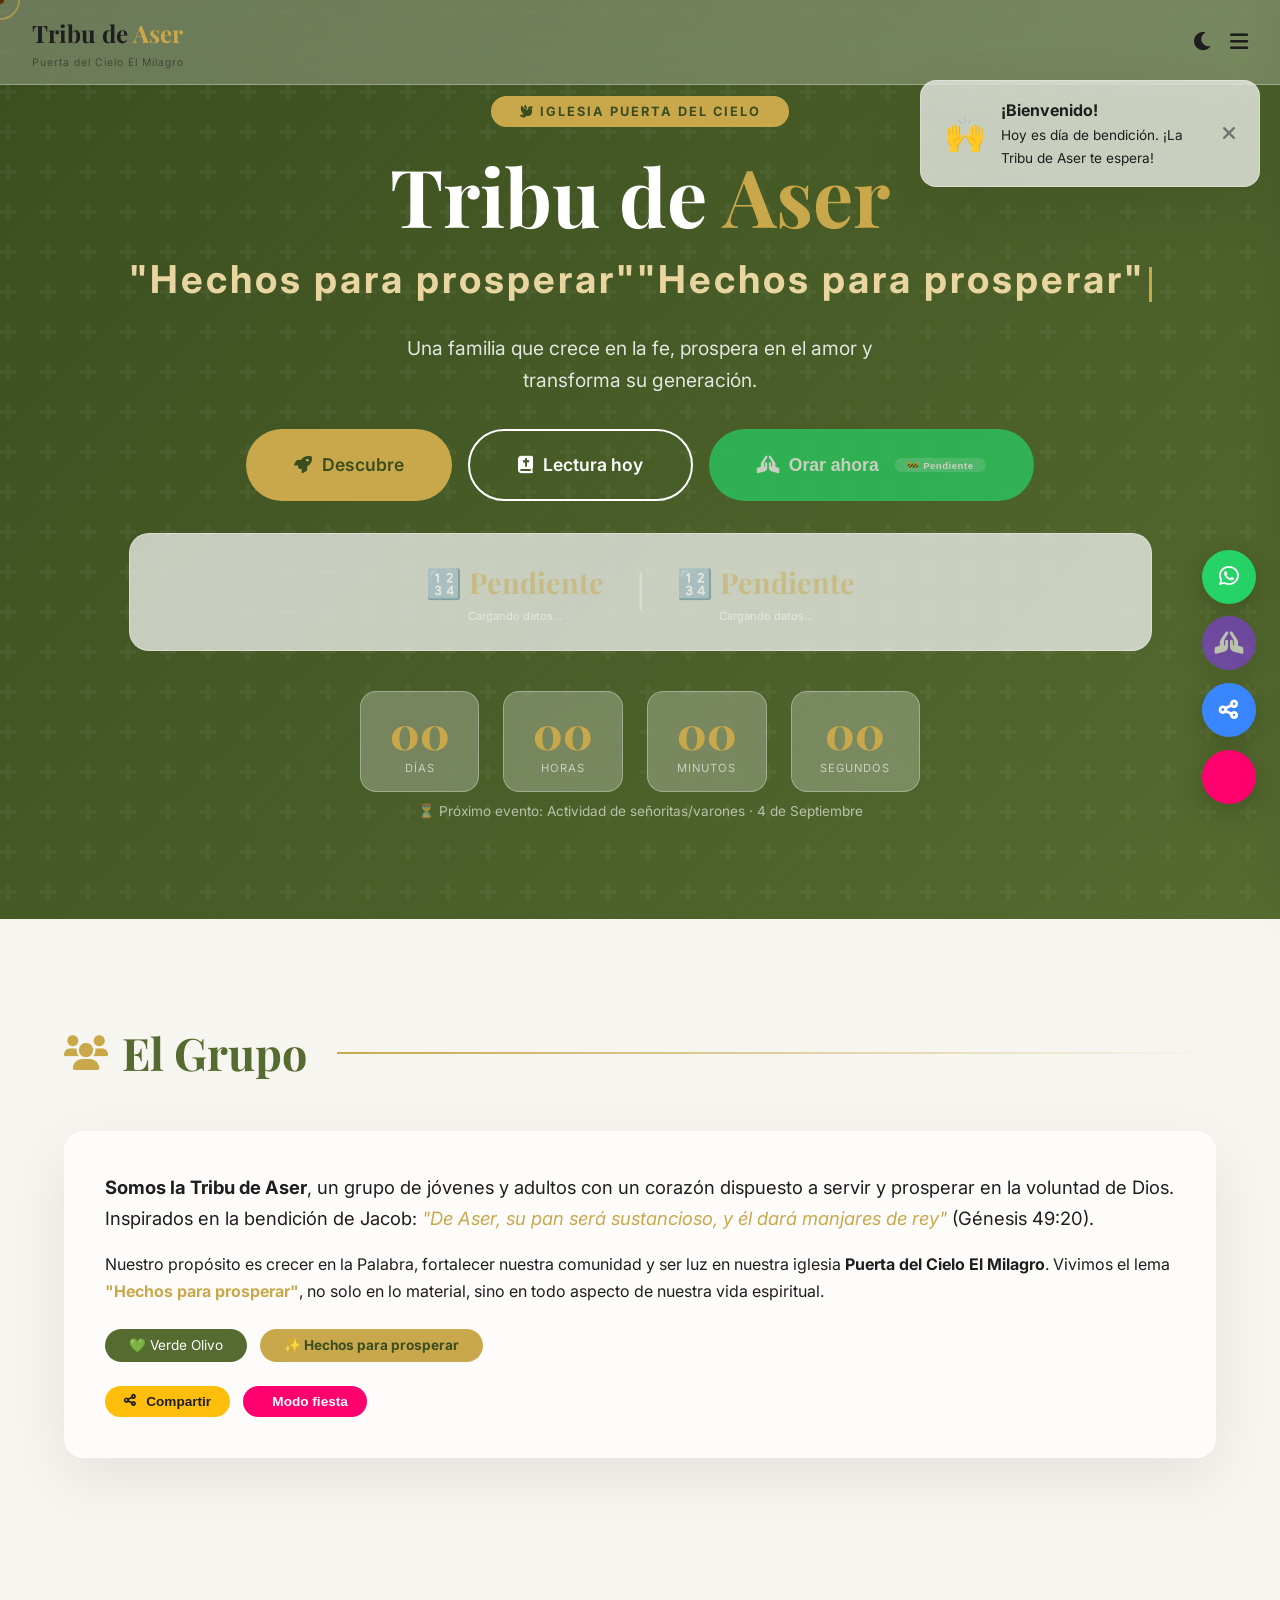
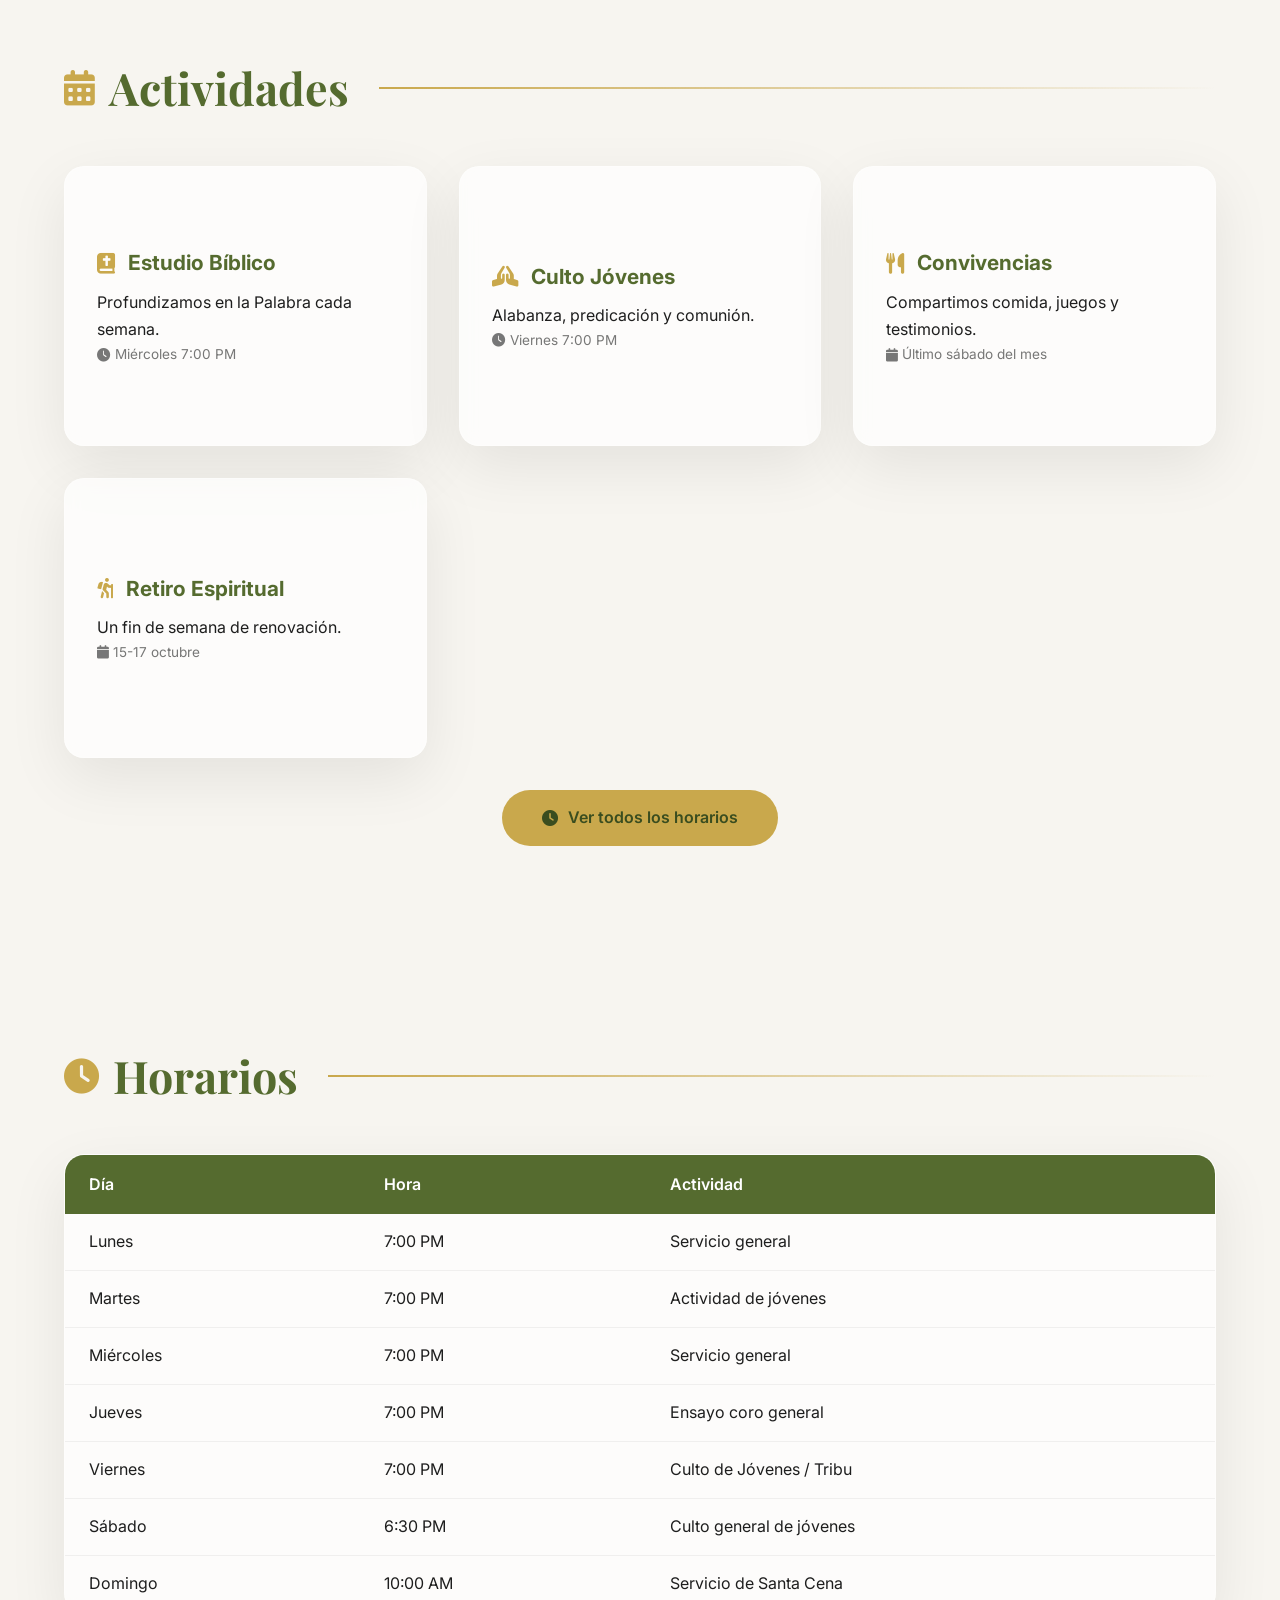
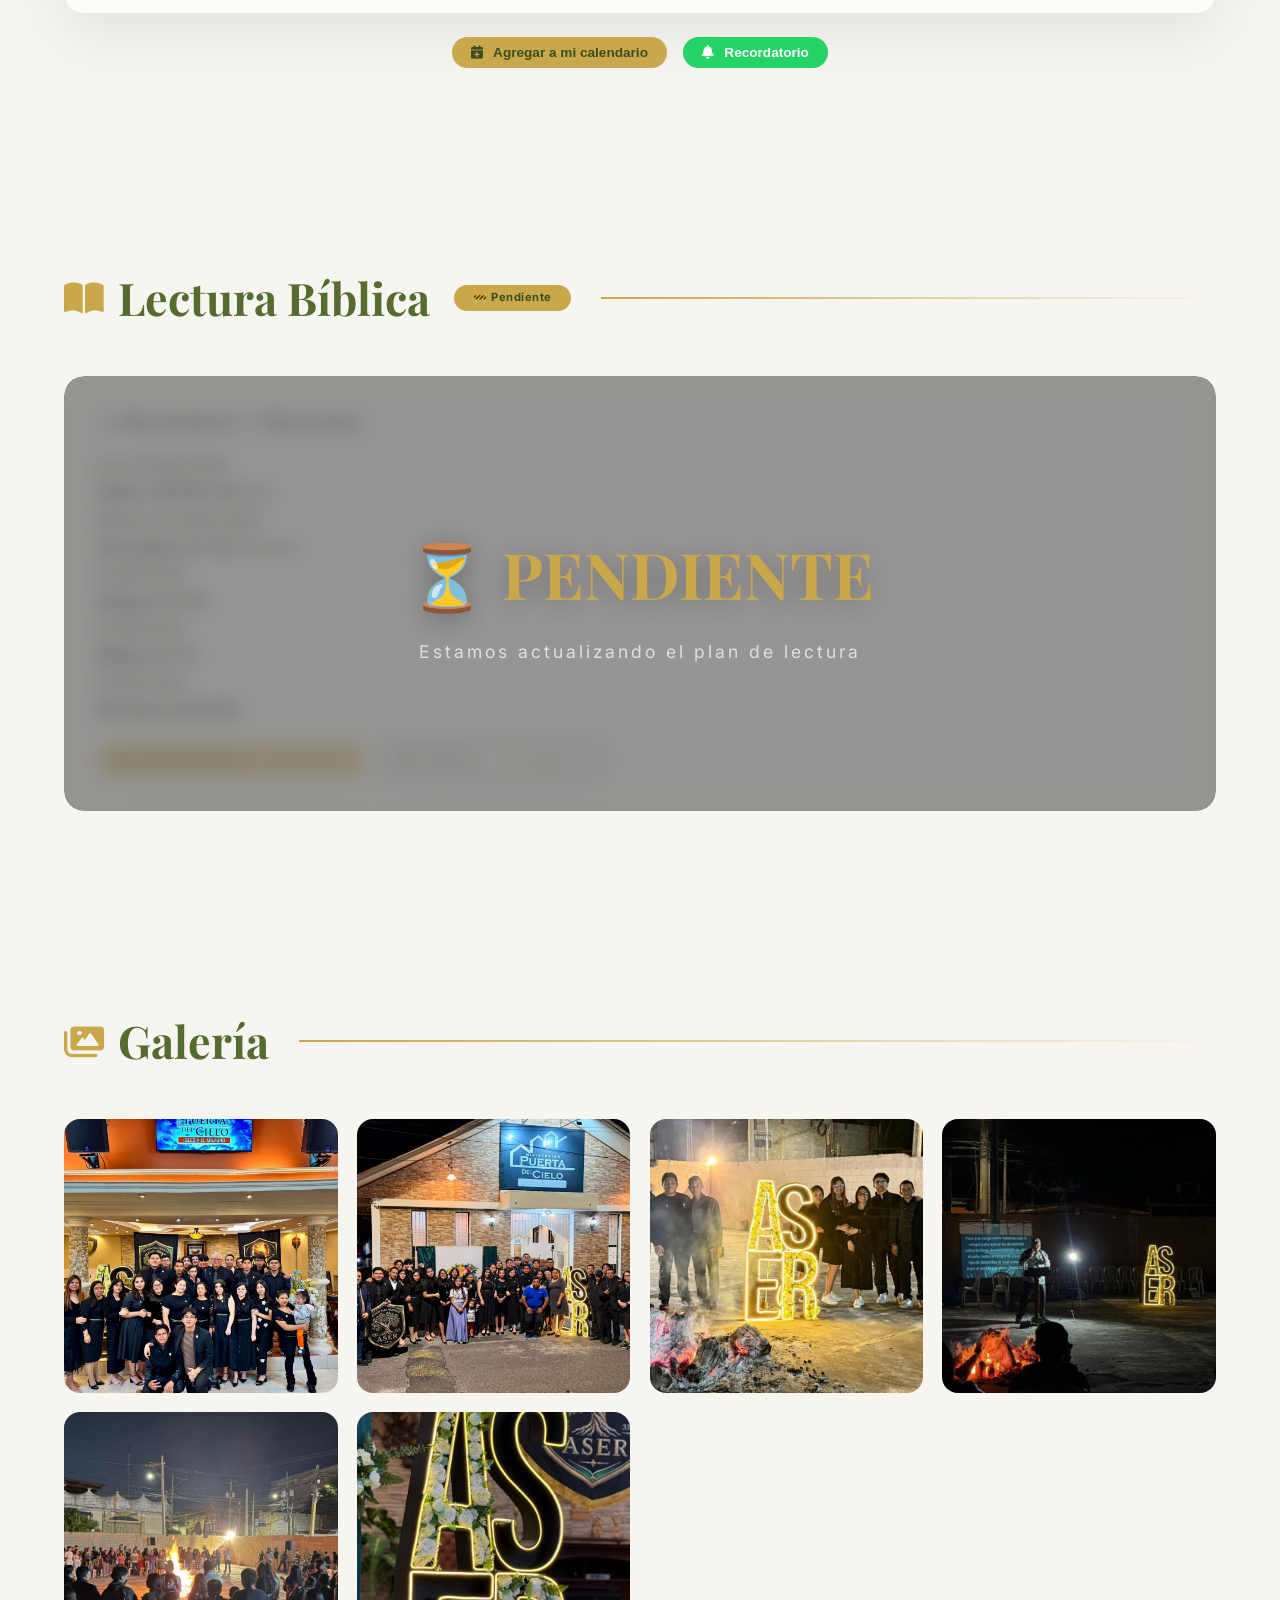
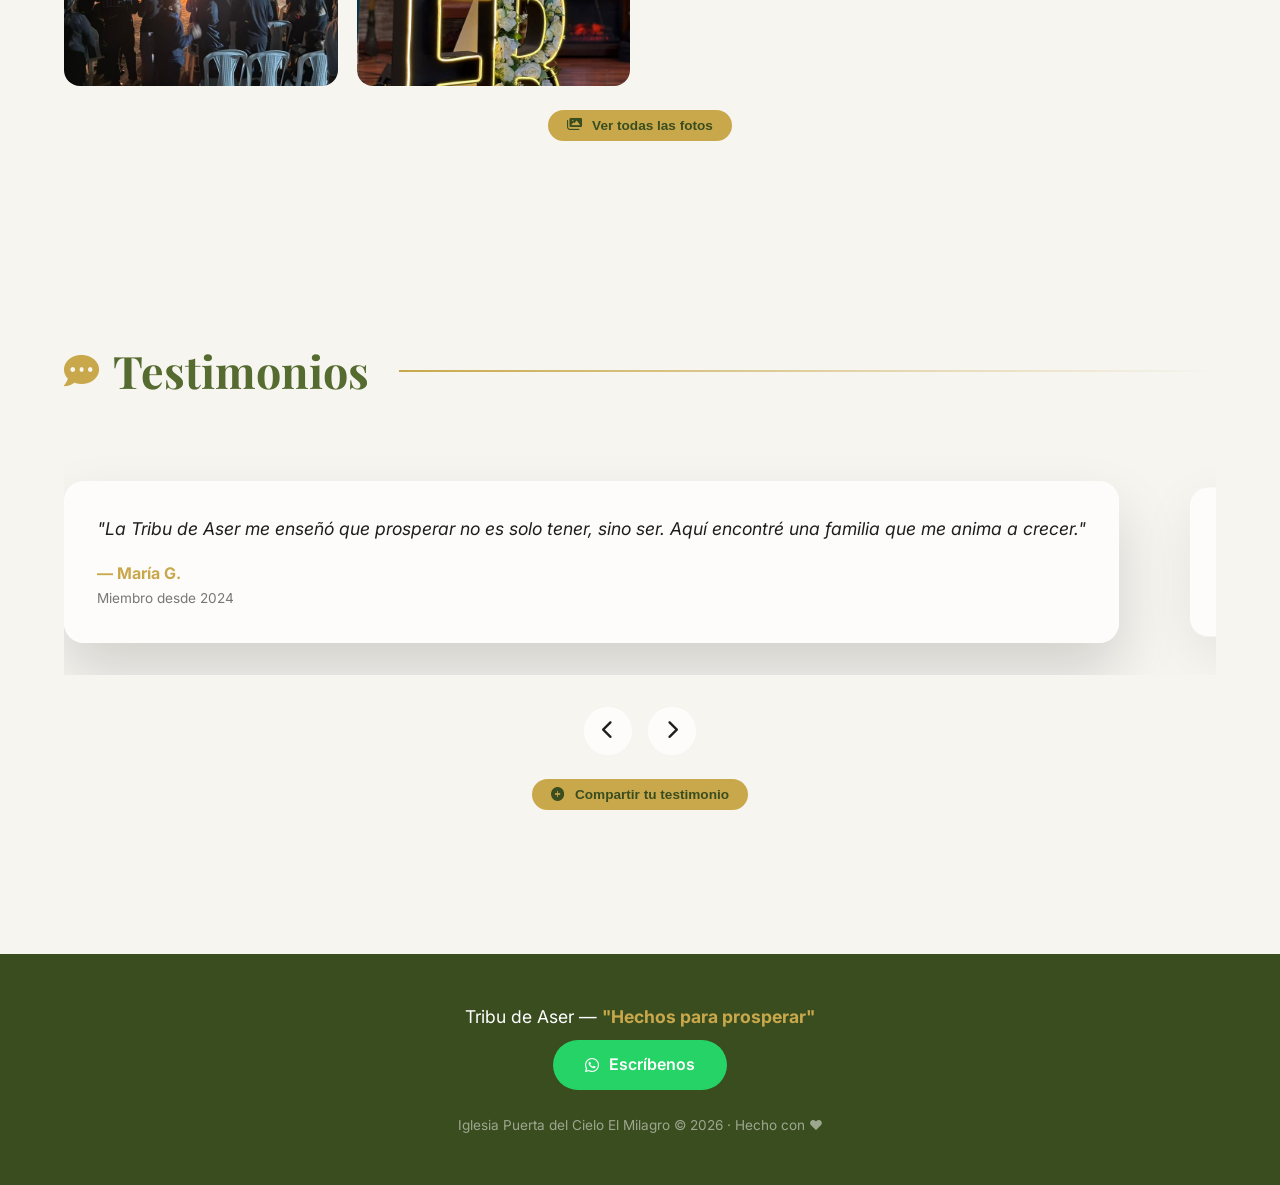
==== index.html @ caa930c4 "Add files via upload" ====
<!DOCTYPE html>
<html lang="es" data-theme="light">
<head>
    <meta charset="UTF-8" />
    <meta name="viewport" content="width=device-width, initial-scale=1.0" />
    <title>Tribu de Aser · Hechos para prosperar</title>
    <link href="https://fonts.googleapis.com/css2?family=Playfair+Display:ital,wght@0,700;1,700&family=Inter:wght@300;400;600;700;800&display=swap" rel="stylesheet" />
    <link rel="stylesheet" href="https://cdnjs.cloudflare.com/ajax/libs/font-awesome/6.0.0-beta3/css/all.min.css" />
    <style>
        /* ===== RESET & VARIABLES ===== */
        * {
            margin: 0;
            padding: 0;
            box-sizing: border-box;
        }

        :root {
            --verde: #556B2F;
            --verde-oscuro: #3a4d1f;
            --verde-claro: #7A9C4A;
            --dorado: #C9A84C;
            --dorado-claro: #e8d5a0;
            --fondo: #f7f5f0;
            --texto: #1e1e1e;
            --blanco: #ffffff;
            --card-bg: rgba(255, 255, 255, 0.7);
            --shadow: 0 20px 60px rgba(0, 0, 0, 0.08);
            --glass: rgba(255, 255, 255, 0.25);
            --border-glass: rgba(255, 255, 255, 0.3);
            --radius: 20px;
            --transition: 0.4s cubic-bezier(0.22, 1, 0.36, 1);
        }

        [data-theme="dark"] {
            --fondo: #0d0d0d;
            --texto: #eaeaea;
            --blanco: #1a1a1a;
            --card-bg: rgba(26, 26, 26, 0.85);
            --shadow: 0 20px 60px rgba(0, 0, 0, 0.6);
            --glass: rgba(255, 255, 255, 0.03);
            --border-glass: rgba(255, 255, 255, 0.06);
        }

        .fiesta {
            --verde: #FF006E;
            --verde-oscuro: #8338EC;
            --verde-claro: #3A86FF;
            --dorado: #FFBE0B;
            --dorado-claro: #FB5607;
            --fondo: #0a0a0a;
            --card-bg: rgba(255, 255, 255, 0.1);
            --glass: rgba(255, 255, 255, 0.05);
            --border-glass: rgba(255, 255, 255, 0.15);
        }
        .fiesta .hero {
            background: linear-gradient(135deg, #FF006E, #8338EC, #3A86FF, #FFBE0B);
            animation: fiestaBg 2s ease infinite alternate;
        }
        @keyframes fiestaBg {
            0% {
                background-position: 0% 50%;
            }
            100% {
                background-position: 100% 50%;
            }
        }

        html {
            scroll-behavior: smooth;
        }

        body {
            font-family: 'Inter', sans-serif;
            background: var(--fondo);
            color: var(--texto);
            line-height: 1.7;
            transition: background 0.4s, color 0.4s;
            overflow-x: hidden;
            cursor: none;
        }

        .cursor-dot {
            position: fixed;
            width: 8px;
            height: 8px;
            background: var(--dorado);
            border-radius: 50%;
            pointer-events: none;
            z-index: 9999;
            transition: transform 0.15s, width 0.3s, height 0.3s;
            transform: translate(-50%, -50%);
            mix-blend-mode: difference;
        }
        .cursor-ring {
            position: fixed;
            width: 40px;
            height: 40px;
            border: 2px solid var(--dorado);
            border-radius: 50%;
            pointer-events: none;
            z-index: 9998;
            transition: transform 0.25s, width 0.4s, height 0.4s, border-color 0.3s;
            transform: translate(-50%, -50%);
            opacity: 0.6;
        }
        .cursor-ring.hover {
            width: 70px;
            height: 70px;
            border-color: var(--dorado-claro);
            opacity: 0.3;
        }
        @media (max-width: 768px) {
            .cursor-dot,
            .cursor-ring {
                display: none;
            }
            body {
                cursor: auto;
            }
        }

        ::-webkit-scrollbar {
            width: 8px;
        }
        ::-webkit-scrollbar-track {
            background: var(--fondo);
        }
        ::-webkit-scrollbar-thumb {
            background: var(--dorado);
            border-radius: 10px;
        }

        #progress-bar {
            position: fixed;
            top: 0;
            left: 0;
            height: 3px;
            background: linear-gradient(to right, var(--dorado), var(--verde-claro));
            z-index: 10000;
            width: 0%;
            transition: width 0.1s;
        }

        #preloader {
            position: fixed;
            inset: 0;
            background: var(--verde-oscuro);
            display: flex;
            flex-direction: column;
            align-items: center;
            justify-content: center;
            z-index: 99999;
            transition: opacity 0.8s ease, visibility 0.8s ease;
            gap: 20px;
        }
        #preloader.hidden {
            opacity: 0;
            visibility: hidden;
            pointer-events: none;
        }
        .loader-ring {
            width: 60px;
            height: 60px;
            border-radius: 50%;
            border: 4px solid var(--dorado);
            border-top-color: transparent;
            animation: spin 0.9s linear infinite;
        }
        .loader-text {
            color: white;
            font-weight: 300;
            letter-spacing: 4px;
            font-size: 0.9rem;
            opacity: 0.7;
        }
        @keyframes spin {
            to {
                transform: rotate(360deg);
            }
        }

        #particles-interactive {
            position: fixed;
            top: 0;
            left: 0;
            width: 100%;
            height: 100%;
            pointer-events: none;
            z-index: 0;
        }

        header {
            position: fixed;
            top: 0;
            left: 0;
            width: 100%;
            padding: 0.8rem 2rem;
            display: flex;
            justify-content: space-between;
            align-items: center;
            z-index: 1000;
            background: var(--glass);
            backdrop-filter: blur(20px);
            -webkit-backdrop-filter: blur(20px);
            border-bottom: 1px solid var(--border-glass);
            transition: background 0.3s, backdrop-filter 0.3s;
        }
        header.scrolled {
            background: var(--card-bg);
            backdrop-filter: blur(30px);
        }
        header .logo {
            display: flex;
            align-items: center;
            gap: 10px;
        }
        header .logo h1 {
            font-family: 'Playfair Display', serif;
            font-size: 1.5rem;
            font-weight: 700;
        }
        header .logo h1 span {
            color: var(--dorado);
        }
        header .logo small {
            font-size: 0.65rem;
            opacity: 0.7;
            display: block;
            font-weight: 300;
            letter-spacing: 1px;
        }

        .header-actions {
            display: flex;
            align-items: center;
            gap: 1rem;
        }
        .header-actions button {
            background: none;
            border: none;
            font-size: 1.3rem;
            cursor: pointer;
            color: var(--texto);
            transition: 0.3s;
        }
        .header-actions button:hover {
            color: var(--dorado);
            transform: scale(1.1);
        }

        .menu-btn {
            font-size: 1.6rem;
            background: none;
            border: none;
            color: var(--texto);
            cursor: pointer;
            transition: 0.3s;
        }
        .menu-btn:hover {
            color: var(--dorado);
        }

        .offcanvas {
            position: fixed;
            top: 0;
            right: -380px;
            width: 340px;
            height: 100vh;
            background: var(--blanco);
            box-shadow: -20px 0 60px rgba(0, 0, 0, 0.15);
            padding: 2.5rem 2rem;
            transition: right 0.5s cubic-bezier(0.22, 1, 0.36, 1);
            z-index: 2000;
            display: flex;
            flex-direction: column;
            gap: 2rem;
        }
        .offcanvas.open {
            right: 0;
        }
        .offcanvas .close-btn {
            align-self: flex-end;
            background: none;
            border: none;
            font-size: 1.8rem;
            cursor: pointer;
            color: var(--texto);
            transition: 0.3s;
        }
        .offcanvas .close-btn:hover {
            transform: rotate(90deg);
            color: var(--dorado);
        }
        .offcanvas nav {
            display: flex;
            flex-direction: column;
            gap: 1.2rem;
        }
        .offcanvas nav a {
            font-size: 1.3rem;
            font-weight: 600;
            text-decoration: none;
            color: var(--texto);
            transition: 0.3s;
            padding: 0.4rem 0;
            border-bottom: 2px solid transparent;
        }
        .offcanvas nav a:hover {
            color: var(--dorado);
            transform: translateX(10px);
            border-bottom-color: var(--dorado);
        }
        .offcanvas .social-off {
            margin-top: auto;
            display: flex;
            gap: 1.2rem;
            font-size: 1.6rem;
        }
        .offcanvas .social-off a {
            color: var(--texto);
            transition: 0.3s;
        }
        .offcanvas .social-off a:hover {
            color: var(--dorado);
            transform: translateY(-4px);
        }
        .offcanvas .lema-off {
            font-family: 'Playfair Display', serif;
            font-size: 1.2rem;
            color: var(--dorado);
            font-style: italic;
        }

        .overlay {
            position: fixed;
            inset: 0;
            background: rgba(0, 0, 0, 0.5);
            backdrop-filter: blur(6px);
            z-index: 1500;
            opacity: 0;
            visibility: hidden;
            transition: 0.4s;
        }
        .overlay.active {
            opacity: 1;
            visibility: visible;
        }

        .hero {
            position: relative;
            min-height: 100vh;
            display: flex;
            align-items: center;
            justify-content: center;
            text-align: center;
            background: linear-gradient(135deg, var(--verde-oscuro) 0%, var(--verde) 100%);
            color: white;
            padding: 6rem 2rem 4rem;
            overflow: hidden;
            isolation: isolate;
        }
        .hero::before {
            content: '';
            position: absolute;
            inset: 0;
            background: url("data:image/svg+xml,%3Csvg width='80' height='80' viewBox='0 0 80 80' xmlns='http://www.w3.org/2000/svg'%3E%3Cg fill='none' fill-rule='evenodd'%3E%3Cg fill='%23ffffff' fill-opacity='0.04'%3E%3Cpath d='M50 50v-6h-4v6h-6v4h6v6h4v-6h6v-4h-6zm0-40V4h-4v6h-6v4h6v6h4v-6h6v-4h-6zM10 50v-6H6v6H0v4h6v6h4v-6h6v-4H10zM10 10V4H6v6H0v4h6v6h4v-6h6v-4H10z'/%3E%3C/g%3E%3C/g%3E%3C/svg%3E");
            z-index: 0;
            transform: translateY(0);
            transition: transform 0.1s;
        }
        .hero-content {
            position: relative;
            z-index: 2;
        }
        .hero-content .badge {
            display: inline-block;
            background: var(--dorado);
            color: var(--verde-oscuro);
            padding: 0.3rem 1.8rem;
            border-radius: 30px;
            font-weight: 700;
            font-size: 0.8rem;
            letter-spacing: 2px;
            text-transform: uppercase;
            margin-bottom: 1.5rem;
            animation: fadeDown 0.8s ease-out;
        }
        .hero-content h2 {
            font-family: 'Playfair Display', serif;
            font-size: 5rem;
            font-weight: 700;
            line-height: 1.1;
            animation: fadeUp 1s ease-out;
        }
        .hero-content h2 span {
            color: var(--dorado);
        }
        .hero-content .lema {
            font-size: 2.4rem;
            font-weight: 700;
            color: var(--dorado-claro);
            margin: 0.5rem 0 1.2rem;
            letter-spacing: 3px;
            min-height: 3.5rem;
        }
        .hero-content .typing-cursor {
            display: inline-block;
            width: 3px;
            height: 2.2rem;
            background: var(--dorado);
            margin-left: 4px;
            vertical-align: text-bottom;
            animation: blink 0.8s infinite;
        }
        @keyframes blink {
            0%,
            100% {
                opacity: 1;
            }
            50% {
                opacity: 0;
            }
        }
        .hero-content p {
            font-size: 1.2rem;
            max-width: 540px;
            margin: 0 auto 2rem;
            opacity: 0.85;
            animation: fadeUp 1.2s ease-out;
        }
        .hero-content .btn-group {
            display: flex;
            gap: 1rem;
            justify-content: center;
            flex-wrap: wrap;
            animation: fadeUp 1.4s ease-out;
        }

        .btn {
            padding: 0.9rem 2.5rem;
            border-radius: 50px;
            text-decoration: none;
            font-weight: 600;
            transition: var(--transition);
            display: inline-flex;
            align-items: center;
            gap: 10px;
            border: none;
            cursor: pointer;
            position: relative;
            overflow: hidden;
        }
        .btn::after {
            content: '';
            position: absolute;
            inset: 0;
            background: rgba(255, 255, 255, 0.15);
            transform: translateX(-100%);
            transition: 0.4s;
        }
        .btn:hover::after {
            transform: translateX(0);
        }
        .btn-primary {
            background: var(--dorado);
            color: var(--verde-oscuro);
        }
        .btn-primary:hover {
            transform: translateY(-4px) scale(1.02);
            box-shadow: 0 16px 40px rgba(201, 168, 76, 0.4);
        }
        .btn-outline {
            background: transparent;
            color: white;
            border: 2px solid white;
        }
        .btn-outline:hover {
            background: white;
            color: var(--verde-oscuro);
            transform: translateY(-4px) scale(1.02);
        }
        .btn-success {
            background: #25D366;
            color: white;
        }
        .btn-success:hover {
            transform: translateY(-4px) scale(1.02);
            box-shadow: 0 16px 40px rgba(37, 211, 102, 0.4);
        }
        .btn-warning {
            background: #FFBE0B;
            color: #1e1e1e;
        }
        .btn-warning:hover {
            transform: translateY(-4px) scale(1.02);
            box-shadow: 0 16px 40px rgba(255, 190, 11, 0.4);
        }
        .btn-pink {
            background: #FF006E;
            color: white;
        }
        .btn-pink:hover {
            transform: translateY(-4px) scale(1.02);
            box-shadow: 0 16px 40px rgba(255, 0, 110, 0.4);
        }
        .btn-glass {
            background: var(--glass);
            backdrop-filter: blur(8px);
            color: white;
            border: 1px solid var(--border-glass);
        }
        .btn-glass:hover {
            background: rgba(255, 255, 255, 0.2);
            transform: translateY(-4px) scale(1.02);
        }
        .btn-sm {
            padding: 0.5rem 1.2rem;
            font-size: 0.85rem;
        }
        .btn-lg {
            padding: 1.2rem 3rem;
            font-size: 1.1rem;
        }
        .btn-block {
            width: 100%;
            justify-content: center;
        }

        .counter-wrap {
            display: flex;
            justify-content: center;
            gap: 1.5rem;
            flex-wrap: wrap;
            margin-top: 2.5rem;
            animation: fadeUp 1.6s ease-out;
        }
        .counter-item {
            text-align: center;
            background: var(--glass);
            backdrop-filter: blur(12px);
            padding: 0.8rem 1.8rem;
            border-radius: 16px;
            min-width: 80px;
            border: 1px solid var(--border-glass);
        }
        .counter-item .num {
            font-size: 2.8rem;
            font-weight: 800;
            color: var(--dorado);
            font-family: 'Playfair Display', serif;
            line-height: 1.2;
        }
        .counter-item .label {
            font-size: 0.7rem;
            opacity: 0.6;
            text-transform: uppercase;
            letter-spacing: 1px;
        }

        @keyframes fadeUp {
            0% {
                opacity: 0;
                transform: translateY(40px);
            }
            100% {
                opacity: 1;
                transform: translateY(0);
            }
        }
        @keyframes fadeDown {
            0% {
                opacity: 0;
                transform: translateY(-30px);
            }
            100% {
                opacity: 1;
                transform: translateY(0);
            }
        }

        .container {
            max-width: 1200px;
            margin: 0 auto;
            padding: 2rem 1.5rem;
        }

        section {
            padding: 4rem 0;
            position: relative;
        }

        .section-title {
            font-family: 'Playfair Display', serif;
            font-size: 2.8rem;
            font-weight: 700;
            color: var(--verde);
            margin-bottom: 2.5rem;
            display: flex;
            align-items: center;
            gap: 14px;
            flex-wrap: wrap;
        }
        .section-title i {
            color: var(--dorado);
            font-size: 2.2rem;
        }
        .section-title::after {
            content: '';
            flex: 1;
            height: 2px;
            background: linear-gradient(to right, var(--dorado), transparent);
            margin-left: 1rem;
        }
        .section-title .badge-pendiente {
            background: var(--dorado);
            color: var(--verde-oscuro);
            padding: 0.2rem 1.2rem;
            border-radius: 30px;
            font-size: 0.7rem;
            font-weight: 700;
            margin-left: 10px;
            display: inline-block;
            font-family: 'Inter', sans-serif;
            letter-spacing: 0.5px;
        }

        .reveal {
            opacity: 0;
            transform: translateY(60px) scale(0.97);
            transition: opacity 0.9s ease, transform 0.9s ease;
        }
        .reveal.visible {
            opacity: 1;
            transform: translateY(0) scale(1);
        }

        .card-grid {
            display: grid;
            grid-template-columns: repeat(auto-fit, minmax(270px, 1fr));
            gap: 2rem;
        }
        .flip-card {
            perspective: 1000px;
            height: 280px;
        }
        .flip-card-inner {
            position: relative;
            width: 100%;
            height: 100%;
            transition: transform 0.8s cubic-bezier(0.22, 1, 0.36, 1);
            transform-style: preserve-3d;
        }
        .flip-card:hover .flip-card-inner {
            transform: rotateY(180deg);
        }
        .flip-card-front,
        .flip-card-back {
            position: absolute;
            inset: 0;
            border-radius: var(--radius);
            backface-visibility: hidden;
            padding: 2rem;
            display: flex;
            flex-direction: column;
            justify-content: center;
            background: var(--card-bg);
            backdrop-filter: blur(8px);
            border: 1px solid var(--border-glass);
            box-shadow: var(--shadow);
        }
        .flip-card-back {
            transform: rotateY(180deg);
            background: var(--verde);
            color: white;
        }
        .flip-card-back .tag {
            background: var(--dorado);
            color: var(--verde-oscuro);
            padding: 0.3rem 1.2rem;
            border-radius: 30px;
            font-size: 0.8rem;
            font-weight: 700;
            display: inline-block;
            margin-top: 0.8rem;
        }
        .flip-card-front h3 {
            color: var(--verde);
            font-size: 1.3rem;
            margin-bottom: 0.5rem;
        }
        .flip-card-front h3 i {
            color: var(--dorado);
            margin-right: 8px;
        }

        .table-wrap {
            background: var(--card-bg);
            backdrop-filter: blur(8px);
            border-radius: var(--radius);
            overflow: hidden;
            box-shadow: var(--shadow);
            border: 1px solid var(--border-glass);
        }
        .table-wrap table {
            width: 100%;
            border-collapse: collapse;
        }
        .table-wrap th {
            background: var(--verde);
            color: white;
            padding: 1rem 1.5rem;
            text-align: left;
            font-weight: 600;
        }
        .table-wrap td {
            padding: 0.9rem 1.5rem;
            border-bottom: 1px solid rgba(0, 0, 0, 0.05);
        }
        .table-wrap tr:last-child td {
            border-bottom: none;
        }
        .table-wrap tr:hover td {
            background: rgba(201, 168, 76, 0.08);
        }

        /* ===== LECTURA CON OVERLAY PENDIENTE ===== */
        .lectura-wrapper {
            position: relative;
            border-radius: var(--radius);
            overflow: hidden;
        }
        .lectura-wrapper .lectura-card {
            background: var(--card-bg);
            backdrop-filter: blur(8px);
            padding: 2rem;
            box-shadow: var(--shadow);
            border: 1px solid var(--border-glass);
            filter: blur(6px);
            opacity: 0.5;
            pointer-events: none;
            user-select: none;
        }
        .lectura-wrapper .overlay-pendiente {
            position: absolute;
            inset: 0;
            display: flex;
            flex-direction: column;
            align-items: center;
            justify-content: center;
            background: rgba(0, 0, 0, 0.4);
            backdrop-filter: blur(8px);
            border-radius: var(--radius);
            z-index: 10;
        }
        .lectura-wrapper .overlay-pendiente .pendiente-text {
            font-family: 'Playfair Display', serif;
            font-size: 4rem;
            font-weight: 700;
            color: var(--dorado);
            text-shadow: 0 4px 30px rgba(0, 0, 0, 0.3);
            animation: pulse 2s ease-in-out infinite;
        }
        .lectura-wrapper .overlay-pendiente .pendiente-sub {
            font-size: 1.1rem;
            color: white;
            opacity: 0.7;
            margin-top: 0.5rem;
            letter-spacing: 3px;
        }
        @keyframes pulse {
            0%,
            100% {
                transform: scale(1);
                opacity: 1;
            }
            50% {
                transform: scale(1.05);
                opacity: 0.8;
            }
        }

        .galeria-grid {
            display: grid;
            grid-template-columns: repeat(auto-fit, minmax(230px, 1fr));
            gap: 1.2rem;
        }
        .galeria-grid .g-item {
            border-radius: 16px;
            overflow: hidden;
            position: relative;
            aspect-ratio: 1 / 1;
            background: var(--verde-claro);
            transition: var(--transition);
            cursor: pointer;
        }
        .galeria-grid .g-item img {
            width: 100%;
            height: 100%;
            object-fit: cover;
            transition: 0.6s;
        }
        .galeria-grid .g-item:hover img {
            transform: scale(1.12);
        }
        .galeria-grid .g-item .overlay-img {
            position: absolute;
            inset: 0;
            background: linear-gradient(to top, rgba(0, 0, 0, 0.7) 0%, transparent 60%);
            opacity: 0;
            transition: 0.4s;
            display: flex;
            align-items: flex-end;
            padding: 1.5rem;
            color: white;
            font-weight: 600;
            font-size: 1.1rem;
        }
        .galeria-grid .g-item:hover .overlay-img {
            opacity: 1;
        }
        .galeria-grid .g-item .overlay-img i {
            margin-right: 8px;
        }

        .modal-galeria {
            position: fixed;
            inset: 0;
            background: rgba(0, 0, 0, 0.9);
            backdrop-filter: blur(20px);
            z-index: 5000;
            display: flex;
            align-items: center;
            justify-content: center;
            opacity: 0;
            visibility: hidden;
            transition: 0.4s;
            padding: 2rem;
        }
        .modal-galeria.active {
            opacity: 1;
            visibility: visible;
        }
        .modal-galeria img {
            max-width: 90%;
            max-height: 85vh;
            border-radius: 16px;
            box-shadow: 0 40px 80px rgba(0, 0, 0, 0.6);
            transform: scale(0.9);
            transition: 0.4s;
        }
        .modal-galeria.active img {
            transform: scale(1);
        }
        .modal-galeria .close-modal {
            position: absolute;
            top: 2rem;
            right: 2rem;
            font-size: 2.5rem;
            color: white;
            cursor: pointer;
            transition: 0.3s;
            background: none;
            border: none;
        }
        .modal-galeria .close-modal:hover {
            transform: rotate(90deg);
            color: var(--dorado);
        }

        .testimonios-wrapper {
            perspective: 1200px;
            overflow: hidden;
            padding: 2rem 0;
        }
        .testimonios-track {
            display: flex;
            gap: 2rem;
            transition: transform 0.8s cubic-bezier(0.22, 1, 0.36, 1);
            will-change: transform;
        }
        .testimonio-card {
            min-width: 320px;
            background: var(--card-bg);
            backdrop-filter: blur(8px);
            border-radius: var(--radius);
            padding: 2rem;
            box-shadow: var(--shadow);
            border: 1px solid var(--border-glass);
            transform: rotateY(0deg) scale(0.92);
            transition: var(--transition);
            flex-shrink: 0;
        }
        .testimonio-card.active {
            transform: rotateY(0deg) scale(1);
            box-shadow: 0 30px 60px rgba(0, 0, 0, 0.15);
        }
        .testimonio-card .quote {
            font-size: 1.1rem;
            font-style: italic;
            color: var(--texto);
        }
        .testimonio-card .author {
            margin-top: 1rem;
            font-weight: 700;
            color: var(--dorado);
        }
        .testimonio-card .role {
            font-size: 0.85rem;
            opacity: 0.6;
        }
        .testimonios-controls {
            display: flex;
            justify-content: center;
            gap: 1rem;
            margin-top: 2rem;
        }
        .testimonios-controls button {
            background: var(--card-bg);
            border: 1px solid var(--border-glass);
            border-radius: 50%;
            width: 48px;
            height: 48px;
            font-size: 1.2rem;
            cursor: pointer;
            transition: var(--transition);
            color: var(--texto);
        }
        .testimonios-controls button:hover {
            background: var(--dorado);
            color: var(--verde-oscuro);
            transform: scale(1.1);
        }

        .floating-buttons {
            position: fixed;
            right: 1.5rem;
            bottom: 6rem;
            display: flex;
            flex-direction: column;
            gap: 0.8rem;
            z-index: 900;
        }
        .floating-buttons .fb-btn {
            width: 54px;
            height: 54px;
            border-radius: 50%;
            border: none;
            font-size: 1.4rem;
            cursor: pointer;
            transition: var(--transition);
            box-shadow: 0 8px 30px rgba(0, 0, 0, 0.2);
            display: flex;
            align-items: center;
            justify-content: center;
            color: white;
            position: relative;
        }
        .floating-buttons .fb-btn:hover {
            transform: scale(1.12) translateX(-4px);
        }
        .floating-buttons .fb-btn .tooltip {
            position: absolute;
            right: 64px;
            background: var(--blanco);
            color: var(--texto);
            padding: 0.3rem 1rem;
            border-radius: 8px;
            font-size: 0.75rem;
            font-weight: 600;
            white-space: nowrap;
            opacity: 0;
            visibility: hidden;
            transition: 0.3s;
            box-shadow: var(--shadow);
        }
        .floating-buttons .fb-btn:hover .tooltip {
            opacity: 1;
            visibility: visible;
        }
        .fb-wa {
            background: #25D366;
        }
        .fb-orar {
            background: #8338EC;
            opacity: 0.6;
            cursor: not-allowed;
        }
        .fb-share {
            background: #3A86FF;
        }
        .fb-fiesta {
            background: #FF006E;
        }

        .btn-top {
            position: fixed;
            bottom: 1.5rem;
            right: 1.5rem;
            width: 54px;
            height: 54px;
            border-radius: 50%;
            background: var(--dorado);
            color: var(--verde-oscuro);
            border: none;
            font-size: 1.4rem;
            cursor: pointer;
            z-index: 900;
            box-shadow: 0 8px 30px rgba(201, 168, 76, 0.3);
            transition: var(--transition);
            opacity: 0;
            visibility: hidden;
            transform: translateY(20px);
        }
        .btn-top.visible {
            opacity: 1;
            visibility: visible;
            transform: translateY(0);
        }
        .btn-top:hover {
            transform: translateY(-6px) scale(1.05);
            box-shadow: 0 12px 40px rgba(201, 168, 76, 0.4);
        }

        .notification {
            position: fixed;
            top: 80px;
            right: 20px;
            background: var(--card-bg);
            backdrop-filter: blur(16px);
            border: 1px solid var(--border-glass);
            border-radius: 16px;
            padding: 1rem 1.5rem;
            box-shadow: var(--shadow);
            z-index: 5000;
            transform: translateX(120%);
            transition: transform 0.6s cubic-bezier(0.22, 1, 0.36, 1);
            max-width: 340px;
            display: flex;
            align-items: center;
            gap: 1rem;
        }
        .notification.show {
            transform: translateX(0);
        }
        .notification .notif-icon {
            font-size: 2rem;
        }
        .notification .notif-close {
            background: none;
            border: none;
            font-size: 1.2rem;
            cursor: pointer;
            color: var(--texto);
            opacity: 0.5;
            transition: 0.3s;
        }
        .notification .notif-close:hover {
            opacity: 1;
        }

        .member-counter {
            display: flex;
            align-items: center;
            justify-content: center;
            gap: 2rem;
            padding: 1.5rem;
            background: var(--card-bg);
            border-radius: var(--radius);
            border: 1px solid var(--border-glass);
            margin-top: 1.5rem;
        }
        .member-counter .number {
            font-family: 'Playfair Display', serif;
            font-size: 3.5rem;
            font-weight: 700;
            color: var(--dorado);
        }
        .member-counter .label {
            font-size: 1rem;
            opacity: 0.7;
        }
        .member-counter .number.pendiente {
            font-size: 1.8rem;
            opacity: 0.5;
        }
        .member-counter .label.pendiente {
            font-size: 0.7rem;
            opacity: 0.5;
        }

        /* ===== FOOTER SIMPLIFICADO ===== */
        footer {
            background: var(--verde-oscuro);
            color: white;
            text-align: center;
            padding: 3rem 1.5rem;
            margin-top: 3rem;
        }
        footer .footer-wa {
            display: inline-flex;
            align-items: center;
            gap: 10px;
            background: #25D366;
            color: white;
            padding: 0.7rem 2rem;
            border-radius: 50px;
            text-decoration: none;
            font-weight: 600;
            transition: var(--transition);
            margin-top: 0.5rem;
        }
        footer .footer-wa:hover {
            transform: translateY(-4px) scale(1.05);
            box-shadow: 0 12px 30px rgba(37, 211, 102, 0.4);
        }
        footer small {
            display: block;
            margin-top: 1.5rem;
            opacity: 0.5;
            font-size: 0.85rem;
        }

        .badge-pendiente-btn {
            background: rgba(255, 255, 255, 0.2);
            padding: 0.1rem 0.8rem;
            border-radius: 30px;
            font-size: 0.6rem;
            font-weight: 700;
            margin-left: 6px;
            display: inline-block;
            letter-spacing: 0.5px;
        }

        @media (max-width: 768px) {
            .hero-content h2 {
                font-size: 2.8rem;
            }
            .hero-content .lema {
                font-size: 1.6rem;
            }
            .section-title {
                font-size: 2rem;
            }
            .section-title::after {
                display: none;
            }
            .section-title .badge-pendiente {
                font-size: 0.6rem;
                padding: 0.1rem 0.8rem;
                margin-left: 6px;
            }
            header {
                padding: 0.6rem 1rem;
            }
            .offcanvas {
                width: 300px;
                right: -300px;
            }
            .counter-item .num {
                font-size: 2rem;
            }
            .galeria-grid {
                grid-template-columns: repeat(auto-fit, minmax(150px, 1fr));
            }
            .testimonio-card {
                min-width: 260px;
            }
            .floating-buttons {
                right: 0.8rem;
                bottom: 5rem;
            }
            .floating-buttons .fb-btn {
                width: 44px;
                height: 44px;
                font-size: 1.1rem;
            }
            .btn-top {
                bottom: 1rem;
                right: 1rem;
                width: 48px;
                height: 48px;
                font-size: 1.2rem;
            }
            .modal-galeria img {
                max-width: 95%;
            }
            .member-counter .number {
                font-size: 2.5rem;
            }
            .member-counter .number.pendiente {
                font-size: 1.4rem;
            }
            .notification {
                top: 70px;
                right: 10px;
                left: 10px;
                max-width: none;
                font-size: 0.9rem;
            }
            .btn-lg {
                padding: 0.8rem 1.5rem;
                font-size: 0.9rem;
            }
            .btn .badge-pendiente-btn {
                font-size: 0.5rem;
                padding: 0.05rem 0.5rem;
            }
            .lectura-wrapper .overlay-pendiente .pendiente-text {
                font-size: 2.5rem;
            }
            .lectura-wrapper .overlay-pendiente .pendiente-sub {
                font-size: 0.9rem;
            }
        }
    </style>
</head>
<body>

    <!-- ===== PRELOADER ===== -->
    <div id="preloader">
        <div class="loader-ring"></div>
        <div class="loader-text">Cargando bendición...</div>
    </div>

    <!-- ===== PROGRESS BAR ===== -->
    <div id="progress-bar"></div>

    <!-- ===== NOTIFICACIÓN ===== -->
    <div class="notification" id="notification">
        <div class="notif-icon">🙌</div>
        <div>
            <strong>¡Bienvenido!</strong>
            <p style="font-size:0.85rem; margin:0;">Hoy es día de bendición. ¡La Tribu de Aser te espera!</p>
        </div>
        <button class="notif-close" id="notifClose"><i class="fas fa-times"></i></button>
    </div>

    <!-- ===== CURSOR ===== -->
    <div class="cursor-dot" id="cursorDot"></div>
    <div class="cursor-ring" id="cursorRing"></div>

    <!-- ===== PARTICULAS ===== -->
    <canvas id="particles-interactive"></canvas>

    <!-- ===== OVERLAY ===== -->
    <div class="overlay" id="overlay"></div>

    <!-- ===== OFF-CANVAS ===== -->
    <div class="offcanvas" id="offcanvas">
        <button class="close-btn" id="closeMenu"><i class="fas fa-times"></i></button>
        <nav>
            <a href="#grupo"><i class="fas fa-users"></i> El Grupo</a>
            <a href="#actividades"><i class="fas fa-calendar-alt"></i> Actividades</a>
            <a href="#horarios"><i class="fas fa-clock"></i> Horarios</a>
            <a href="#lectura"><i class="fas fa-book-open"></i> Lectura</a>
            <a href="#galeria"><i class="fas fa-images"></i> Galería</a>
            <a href="#testimonios"><i class="fas fa-comment-dots"></i> Testimonios</a>
            <!-- CONTACTO ELIMINADO -->
        </nav>
        <div class="lema-off">"Hechos para prosperar"</div>
        <div class="social-off">
            <a href="#"><i class="fab fa-whatsapp"></i></a>
            <!-- SOLO WHATSAPP EN OFF-CANVAS -->
        </div>
    </div>

    <!-- ===== HEADER ===== -->
    <header>
        <div class="logo">
            <div>
                <h1>Tribu de <span>Aser</span></h1>
                <small>Puerta del Cielo El Milagro</small>
            </div>
        </div>
        <div class="header-actions">
            <button id="themeToggle" aria-label="Cambiar tema"><i class="fas fa-moon"></i></button>
            <button class="menu-btn" id="openMenu"><i class="fas fa-bars"></i></button>
        </div>
    </header>

    <!-- ===== HERO ===== -->
    <section class="hero" id="inicio">
        <div class="hero-content">
            <div class="badge"><i class="fas fa-dove"></i> Iglesia Puerta del Cielo</div>
            <h2>Tribu de <span>Aser</span></h2>
            <div class="lema" id="typingText">"Hechos para prosperar"<span class="typing-cursor"></span></div>
            <p>Una familia que crece en la fe, prospera en el amor y transforma su generación.</p>
            <div class="btn-group">
                <a href="#actividades" class="btn btn-primary btn-lg"><i class="fas fa-rocket"></i> Descubre</a>
                <a href="#lectura" class="btn btn-outline btn-lg"><i class="fas fa-bible"></i> Lectura hoy</a>
                <button class="btn btn-success btn-lg" id="btnOrar" style="opacity:0.7; cursor:not-allowed;">
                    <i class="fas fa-hands-praying"></i> Orar ahora
                    <span class="badge-pendiente-btn">🚧 Pendiente</span>
                </button>
            </div>

            <div class="member-counter" style="margin-top:2rem;">
                <div>
                    <div class="number pendiente" id="memberCount">🔢 Pendiente</div>
                    <div class="label pendiente">Cargando datos...</div>
                </div>
                <div style="font-size:2rem; opacity:0.3;">|</div>
                <div>
                    <div class="number pendiente" id="prayerCount">🔢 Pendiente</div>
                    <div class="label pendiente">Cargando datos...</div>
                </div>
            </div>

            <div class="counter-wrap">
                <div class="counter-item"><div class="num" id="dias">00</div><div class="label">Días</div></div>
                <div class="counter-item"><div class="num" id="horas">00</div><div class="label">Horas</div></div>
                <div class="counter-item"><div class="num" id="minutos">00</div><div class="label">Minutos</div></div>
                <div class="counter-item"><div class="num" id="segundos">00</div><div class="label">Segundos</div></div>
            </div>
            <p style="font-size:0.85rem; opacity:0.6; margin-top:0.5rem;">⏳ Próximo evento: Actividad de señoritas/varones · 4 de Septiembre</p>
        </div>
    </section>

    <!-- ===== EL GRUPO ===== -->
    <div class="container" id="grupo">
        <section class="reveal">
            <h2 class="section-title"><i class="fas fa-users"></i> El Grupo</h2>
            <div style="background:var(--card-bg); backdrop-filter:blur(8px); border-radius:var(--radius); padding:2.5rem; box-shadow:var(--shadow); border:1px solid var(--border-glass);">
                <p style="font-size:1.15rem;"><strong>Somos la Tribu de Aser</strong>, un grupo de jóvenes y adultos con un corazón dispuesto a servir y prosperar en la voluntad de Dios. Inspirados en la bendición de Jacob: <em style="color:var(--dorado);">"De Aser, su pan será sustancioso, y él dará manjares de rey"</em> (Génesis 49:20).</p>
                <p style="margin-top:1rem;">Nuestro propósito es crecer en la Palabra, fortalecer nuestra comunidad y ser luz en nuestra iglesia <strong>Puerta del Cielo El Milagro</strong>. Vivimos el lema <strong style="color:var(--dorado);">"Hechos para prosperar"</strong>, no solo en lo material, sino en todo aspecto de nuestra vida espiritual.</p>
                <div style="margin-top:1.5rem; display:flex; gap:0.8rem; flex-wrap:wrap;">
                    <span style="background:var(--verde); color:white; padding:0.3rem 1.5rem; border-radius:30px; font-size:0.85rem;">💚 Verde Olivo</span>
                    <span style="background:var(--dorado); color:var(--verde-oscuro); padding:0.3rem 1.5rem; border-radius:30px; font-size:0.85rem; font-weight:700;">✨ Hechos para prosperar</span>
                </div>
                <div style="margin-top:1.5rem; display:flex; gap:0.8rem; flex-wrap:wrap;">
                    <button class="btn btn-warning btn-sm" id="btnCompartir"><i class="fas fa-share-alt"></i> Compartir</button>
                    <button class="btn btn-pink btn-sm" id="btnFiesta"><i class="fas fa-party-horn"></i> Modo fiesta</button>
                </div>
            </div>
        </section>
    </div>

    <!-- ===== ACTIVIDADES ===== -->
    <div class="container" id="actividades">
        <section class="reveal">
            <h2 class="section-title"><i class="fas fa-calendar-alt"></i> Actividades</h2>
            <div class="card-grid">
                <div class="flip-card">
                    <div class="flip-card-inner">
                        <div class="flip-card-front">
                            <h3><i class="fas fa-bible"></i> Estudio Bíblico</h3>
                            <p>Profundizamos en la Palabra cada semana.</p>
                            <span style="font-size:0.85rem; opacity:0.6;"><i class="fas fa-clock"></i> Miércoles 7:00 PM</span>
                        </div>
                        <div class="flip-card-back">
                            <h3>📖 Efesios</h3>
                            <p>Actualmente estudiando el libro de Efesios. ¡Únete!</p>
                            <span class="tag"><i class="fas fa-users"></i> +12 miembros</span>
                        </div>
                    </div>
                </div>

                <div class="flip-card">
                    <div class="flip-card-inner">
                        <div class="flip-card-front">
                            <h3><i class="fas fa-hands-praying"></i> Culto Jóvenes</h3>
                            <p>Alabanza, predicación y comunión.</p>
                            <span style="font-size:0.85rem; opacity:0.6;"><i class="fas fa-clock"></i> Viernes 7:00 PM</span>
                        </div>
                        <div class="flip-card-back">
                            <h3>🎵 Alabanza</h3>
                            <p>Un espacio para encontrarnos con Dios.</p>
                            <span class="tag"><i class="fas fa-music"></i> Banda en vivo</span>
                        </div>
                    </div>
                </div>

                <div class="flip-card">
                    <div class="flip-card-inner">
                        <div class="flip-card-front">
                            <h3><i class="fas fa-utensils"></i> Convivencias</h3>
                            <p>Compartimos comida, juegos y testimonios.</p>
                            <span style="font-size:0.85rem; opacity:0.6;"><i class="fas fa-calendar"></i> Último sábado del mes</span>
                        </div>
                        <div class="flip-card-back">
                            <h3>🍽️ Compartir</h3>
                            <p>Fortalecemos la amistad y la comunidad.</p>
                            <span class="tag"><i class="fas fa-heart"></i> Todos son bienvenidos</span>
                        </div>
                    </div>
                </div>

                <div class="flip-card">
                    <div class="flip-card-inner">
                        <div class="flip-card-front">
                            <h3><i class="fas fa-hiking"></i> Retiro Espiritual</h3>
                            <p>Un fin de semana de renovación.</p>
                            <span style="font-size:0.85rem; opacity:0.6;"><i class="fas fa-calendar"></i> 15-17 octubre</span>
                        </div>
                        <div class="flip-card-back">
                            <h3>⛰️ Renovación</h3>
                            <p>Ayuno, oración y crecimiento espiritual.</p>
                            <span class="tag"><i class="fas fa-fire"></i> ¡No faltes!</span>
                        </div>
                    </div>
                </div>
            </div>
            <div style="text-align:center; margin-top:2rem;">
                <a href="#horarios" class="btn btn-primary"><i class="fas fa-clock"></i> Ver todos los horarios</a>
            </div>
        </section>
    </div>

    <!-- ===== HORARIOS ===== -->
    <div class="container" id="horarios">
        <section class="reveal">
            <h2 class="section-title"><i class="fas fa-clock"></i> Horarios</h2>
            <div class="table-wrap">
                <table>
                    <thead><tr><th>Día</th><th>Hora</th><th>Actividad</th></tr></thead>
                    <tbody>
                        <tr><td>Lunes</td><td>7:00 PM</td><td>Servicio general</td></tr>
                        <tr><td>Martes</td><td>7:00 PM</td><td>Actividad de jóvenes</td></tr>
                        <tr><td>Miércoles</td><td>7:00 PM</td><td>Servicio general</td></tr>
                        <tr><td>Jueves</td><td>7:00 PM</td><td>Ensayo coro general</td></tr>
                        <tr><td>Viernes</td><td>7:00 PM</td><td>Culto de Jóvenes / Tribu</td></tr>
                        <tr><td>Sábado</td><td>6:30 PM</td><td>Culto general de jóvenes</td></tr>
                        <tr><td>Domingo</td><td>10:00 AM</td><td>Servicio de Santa Cena</td></tr>
                    </tbody>
                </table>
            </div>
            <div style="margin-top:1.5rem; display:flex; gap:1rem; flex-wrap:wrap; justify-content:center;">
                <button class="btn btn-primary btn-sm" id="btnAgregarCalendario"><i class="fas fa-calendar-plus"></i> Agregar a mi calendario</button>
                <button class="btn btn-success btn-sm" id="btnRecordatorio"><i class="fas fa-bell"></i> Recordatorio</button>
            </div>
        </section>
    </div>

    <!-- ===== LECTURA BÍBLICA CON OVERLAY PENDIENTE ===== -->
    <div class="container" id="lectura">
        <section class="reveal">
            <h2 class="section-title">
                <i class="fas fa-book-open"></i> Lectura Bíblica
                <span class="badge-pendiente">🚧 Pendiente</span>
            </h2>
            <div class="lectura-wrapper">
                <div class="lectura-card">
                    <p style="margin-bottom:1rem;"><strong>📖 Plan de lectura — Tribu de Aser</strong></p>
                    <div class="lectura-item">
                        <span><span class="dia">Hoy (11/08/2026)</span><br> <strong>Salmo 119:105-112</strong></span>
                        <span class="estado">Hoy</span>
                    </div>
                    <div class="lectura-item">
                        <span><span class="dia">Mañana (12/08/2026)</span><br> <strong>Proverbios 3:1-12</strong></span>
                        <span class="estado mañana">Próximo</span>
                    </div>
                    <div class="lectura-item">
                        <span><span class="dia">13/08/2026</span><br> <strong>Efesios 4:1-16</strong></span>
                    </div>
                    <div class="lectura-item">
                        <span><span class="dia">14/08/2026</span><br> <strong>Mateo 5:1-12</strong></span>
                    </div>
                    <div class="lectura-item">
                        <span><span class="dia">15/08/2026</span><br> <strong>Romanos 8:28-39</strong></span>
                    </div>
                    <div style="margin-top:1.2rem; display:flex; gap:0.8rem; flex-wrap:wrap;">
                        <button class="btn btn-primary btn-sm" style="opacity:0.6; cursor:not-allowed;">
                            <i class="fas fa-download"></i> Descargar plan 
                            <span class="badge-pendiente-btn">🚧 Pendiente</span>
                        </button>
                        <button class="btn btn-outline btn-sm" style="border-color:var(--texto); color:var(--texto); opacity:0.6; cursor:not-allowed;">
                            <i class="fas fa-print"></i> Imprimir 
                            <span class="badge-pendiente-btn">🚧 Pendiente</span>
                        </button>
                    </div>
                </div>
                <!-- OVERLAY PENDIENTE -->
                <div class="overlay-pendiente">
                    <div class="pendiente-text">⏳ PENDIENTE</div>
                    <div class="pendiente-sub">Estamos actualizando el plan de lectura</div>
                </div>
            </div>
        </section>
    </div>

    <!-- ===== GALERÍA ===== -->
    <div class="container" id="galeria">
        <section class="reveal">
            <h2 class="section-title"><i class="fas fa-images"></i> Galería</h2>
            <div class="galeria-grid" id="galeriaGrid">
                <div class="g-item" data-caption="ASER"><img src="ASER1.jpeg" alt="ASER" /><div class="overlay-img"><i class="fas fa-expand"></i>ASER</div></div>
                <div class="g-item" data-caption="ASER"><img src="ASER2.jpeg" alt="ASER" /><div class="overlay-img"><i class="fas fa-expand"></i>Aser</div></div>
                <div class="g-item" data-caption="ASER Familiar"><img src="ASER3.jpeg" alt="ASER" /><div class="overlay-img"><i class="fas fa-expand"></i>Aser</div></div>
                <div class="g-item" data-caption="ASER"><img src="ASER4.jpeg" alt="ASER" /><div class="overlay-img"><i class="fas fa-expand"></i>ASER</div></div>
                <div class="g-item" data-caption="ASER"><img src="ASER5.jpeg" alt="ASER" /><div class="overlay-img"><i class="fas fa-expand"></i> ASER</div></div>
                <div class="g-item" data-caption="ASER"><img src="ASER6.jpeg" alt="ASER" /><div class="overlay-img"><i class="fas fa-expand"></i> ASER</div></div>
            </div>
            <div style="margin-top:1.5rem; text-align:center;">
                <button class="btn btn-primary btn-sm" id="btnVerTodo"><i class="fas fa-images"></i> Ver todas las fotos</button>
            </div>
        </section>
    </div>

    <!-- ===== MODAL GALERÍA ===== -->
    <div class="modal-galeria" id="modalGaleria">
        <button class="close-modal" id="closeModal"><i class="fas fa-times"></i></button>
        <img id="modalImg" src="" alt="Imagen ampliada" />
    </div>

    <!-- ===== TESTIMONIOS ===== -->
    <div class="container" id="testimonios">
        <section class="reveal">
            <h2 class="section-title"><i class="fas fa-comment-dots"></i> Testimonios</h2>
            <div class="testimonios-wrapper">
                <div class="testimonios-track" id="testimoniosTrack">
                    <div class="testimonio-card active">
                        <div class="quote">"La Tribu de Aser me enseñó que prosperar no es solo tener, sino ser. Aquí encontré una familia que me anima a crecer."</div>
                        <div class="author">— María G.</div>
                        <div class="role">Miembro desde 2024</div>
                    </div>
                    <div class="testimonio-card">
                        <div class="quote">"Nunca había experimentado un grupo tan unido. El estudio bíblico y las oraciones han transformado mi vida."</div>
                        <div class="author">— Carlos R.</div>
                        <div class="role">Líder de alabanza</div>
                    </div>
                    <div class="testimonio-card">
                        <div class="quote">"Llegué buscando un lugar y encontré un propósito. La Tribu de Aser es mi hogar espiritual."</div>
                        <div class="author">— Laura M.</div>
                        <div class="role">Coordinadora de eventos</div>
                    </div>
                    <div class="testimonio-card">
                        <div class="quote">"Cada actividad nos llena de energía y fe. Somos una tribu que realmente prospera en el amor de Dios."</div>
                        <div class="author">— David P.</div>
                        <div class="role">Pastor juvenil</div>
                    </div>
                </div>
            </div>
            <div class="testimonios-controls">
                <button id="testPrev"><i class="fas fa-chevron-left"></i></button>
                <button id="testNext"><i class="fas fa-chevron-right"></i></button>
            </div>
            <div style="text-align:center; margin-top:1.5rem;">
                <button class="btn btn-primary btn-sm" id="btnTestimonio"><i class="fas fa-plus-circle"></i> Compartir tu testimonio</button>
            </div>
        </section>
    </div>

    <!-- ===== BOTONES FLOTANTES ===== -->
    <div class="floating-buttons">
        <button class="fb-btn fb-wa" id="fbWa">
            <i class="fab fa-whatsapp"></i>
            <span class="tooltip">WhatsApp</span>
        </button>
        <button class="fb-btn fb-orar" id="fbOrar" style="opacity:0.6; cursor:not-allowed;">
            <i class="fas fa-hands-praying"></i>
            <span class="tooltip">🚧 Pendiente</span>
        </button>
        <button class="fb-btn fb-share" id="fbShare">
            <i class="fas fa-share-alt"></i>
            <span class="tooltip">Compartir</span>
        </button>
        <button class="fb-btn fb-fiesta" id="fbFiesta">
            <i class="fas fa-party-horn"></i>
            <span class="tooltip">Modo fiesta</span>
        </button>
    </div>

    <!-- ===== BOTÓN SUBIR ===== -->
    <button class="btn-top" id="btnTop"><i class="fas fa-arrow-up"></i></button>

    <!-- ===== FOOTER SIMPLIFICADO ===== -->
    <footer>
        <p style="font-size:1.1rem;">Tribu de Aser — <strong style="color:var(--dorado);">"Hechos para prosperar"</strong></p>
        <a href="https://wa.me/50259231912" class="footer-wa" target="_blank">
            <i class="fab fa-whatsapp"></i> Escríbenos
        </a>
        <small>Iglesia Puerta del Cielo El Milagro &copy; 2026 · Hecho con ❤️</small>
    </footer>

    <!-- ===== SCRIPTS ===== -->
    <script>
        // ===== PRELOADER =====
        document.addEventListener('DOMContentLoaded', function() {
            setTimeout(function() {
                document.getElementById('preloader').classList.add('hidden');
            }, 1500);

            setTimeout(function() {
                document.getElementById('notification').classList.add('show');
            }, 2500);
        });

        // ===== NOTIFICACIÓN =====
        document.getElementById('notifClose').addEventListener('click', function() {
            document.getElementById('notification').classList.remove('show');
        });

        // ===== PARTICULAS =====
        (function interactiveParticles() {
            const canvas = document.getElementById('particles-interactive');
            const ctx = canvas.getContext('2d');
            let w, h;
            const particles = [];
            const count = 70;
            let mouseX = -9999,
                mouseY = -9999;

            function resize() {
                w = window.innerWidth;
                h = window.innerHeight;
                canvas.width = w;
                canvas.height = h;
            }
            resize();
            window.addEventListener('resize', resize);

            document.addEventListener('mousemove', function(e) {
                mouseX = e.clientX;
                mouseY = e.clientY;
            });

            class Particle {
                constructor() {
                    this.x = Math.random() * w;
                    this.y = Math.random() * h;
                    this.size = Math.random() * 2.5 + 1;
                    this.speedX = (Math.random() - 0.5) * 0.6;
                    this.speedY = (Math.random() - 0.5) * 0.6;
                    this.opacity = Math.random() * 0.5 + 0.15;
                    const colors = ['#556B2F', '#7A9C4A', '#C9A84C', '#e8d5a0'];
                    this.color = colors[Math.floor(Math.random() * colors.length)];
                }
                update() {
                    const dx = mouseX - this.x;
                    const dy = mouseY - this.y;
                    const dist = Math.sqrt(dx * dx + dy * dy);
                    if (dist < 200 && dist > 10) {
                        const force = 0.02;
                        this.speedX += dx / dist * force;
                        this.speedY += dy / dist * force;
                    }
                    const maxSpeed = 1.2;
                    const spd = Math.sqrt(this.speedX * this.speedX + this.speedY * this.speedY);
                    if (spd > maxSpeed) {
                        this.speedX = (this.speedX / spd) * maxSpeed;
                        this.speedY = (this.speedY / spd) * maxSpeed;
                    }
                    this.x += this.speedX;
                    this.y += this.speedY;
                    if (this.x < 0 || this.x > w) this.speedX *= -1;
                    if (this.y < 0 || this.y > h) this.speedY *= -1;
                }
                draw() {
                    ctx.beginPath();
                    ctx.arc(this.x, this.y, this.size, 0, Math.PI * 2);
                    ctx.fillStyle = this.color;
                    ctx.globalAlpha = this.opacity;
                    ctx.fill();
                    ctx.globalAlpha = 1;
                }
            }

            for (let i = 0; i < count; i++) {
                particles.push(new Particle());
            }

            function animate() {
                ctx.clearRect(0, 0, w, h);
                particles.forEach(p => {
                    p.update();
                    p.draw();
                });
                for (let i = 0; i < particles.length; i++) {
                    for (let j = i + 1; j < particles.length; j++) {
                        const dx = particles[i].x - particles[j].x;
                        const dy = particles[i].y - particles[j].y;
                        const dist = Math.sqrt(dx * dx + dy * dy);
                        if (dist < 150) {
                            ctx.beginPath();
                            ctx.moveTo(particles[i].x, particles[i].y);
                            ctx.lineTo(particles[j].x, particles[j].y);
                            ctx.strokeStyle = '#C9A84C';
                            ctx.globalAlpha = 0.08 * (1 - dist / 150);
                            ctx.lineWidth = 0.5;
                            ctx.stroke();
                            ctx.globalAlpha = 1;
                        }
                    }
                }
                requestAnimationFrame(animate);
            }
            animate();
        })();

        // ===== TYPING =====
        (function typing() {
            const text = '"Hechos para prosperar"';
            const el = document.getElementById('typingText');
            let index = 0;
            const cursor = el.querySelector('.typing-cursor');

            function type() {
                if (index < text.length) {
                    const char = text.charAt(index);
                    const span = document.createElement('span');
                    span.textContent = char;
                    el.insertBefore(span, cursor);
                    index++;
                    setTimeout(type, 60 + Math.random() * 40);
                } else {
                    cursor.style.animation = 'blink 0.8s infinite';
                }
            }
            setTimeout(type, 1000);
        })();

        // ===== CURSOR =====
        (function customCursor() {
            const dot = document.getElementById('cursorDot');
            const ring = document.getElementById('cursorRing');
            let mouseX = 0,
                mouseY = 0;
            let ringX = 0,
                ringY = 0;

            document.addEventListener('mousemove', function(e) {
                mouseX = e.clientX;
                mouseY = e.clientY;
                dot.style.left = mouseX + 'px';
                dot.style.top = mouseY + 'px';
            });

            function animateRing() {
                ringX += (mouseX - ringX) * 0.12;
                ringY += (mouseY - ringY) * 0.12;
                ring.style.left = ringX + 'px';
                ring.style.top = ringY + 'px';
                requestAnimationFrame(animateRing);
            }
            animateRing();

            const interactives = document.querySelectorAll('a, button, .btn, .flip-card, .g-item, .lectura-item');
            interactives.forEach(el => {
                el.addEventListener('mouseenter', () => ring.classList.add('hover'));
                el.addEventListener('mouseleave', () => ring.classList.remove('hover'));
            });
        })();

        // ===== PROGRESS BAR =====
        window.addEventListener('scroll', function() {
            const scrollTop = window.scrollY;
            const docHeight = document.documentElement.scrollHeight - window.innerHeight;
            const progress = (scrollTop / docHeight) * 100;
            document.getElementById('progress-bar').style.width = progress + '%';

            const header = document.querySelector('header');
            if (scrollTop > 100) {
                header.classList.add('scrolled');
            } else {
                header.classList.remove('scrolled');
            }

            const btnTop = document.getElementById('btnTop');
            if (scrollTop > 500) {
                btnTop.classList.add('visible');
            } else {
                btnTop.classList.remove('visible');
            }
        });

        // ===== BOTÓN SUBIR =====
        document.getElementById('btnTop').addEventListener('click', function() {
            window.scrollTo({ top: 0, behavior: 'smooth' });
        });

        // ===== OFF-CANVAS =====
        const openBtn = document.getElementById('openMenu');
        const closeBtn = document.getElementById('closeMenu');
        const offcanvas = document.getElementById('offcanvas');
        const overlay = document.getElementById('overlay');

        function openMenu() {
            offcanvas.classList.add('open');
            overlay.classList.add('active');
            document.body.style.overflow = 'hidden';
        }

        function closeMenu() {
            offcanvas.classList.remove('open');
            overlay.classList.remove('active');
            document.body.style.overflow = '';
        }
        openBtn.addEventListener('click', openMenu);
        closeBtn.addEventListener('click', closeMenu);
        overlay.addEventListener('click', closeMenu);
        document.querySelectorAll('.offcanvas nav a').forEach(link => {
            link.addEventListener('click', closeMenu);
        });

        // ===== DARK MODE =====
        const themeToggle = document.getElementById('themeToggle');
        const html = document.documentElement;
        themeToggle.addEventListener('click', () => {
            const current = html.getAttribute('data-theme');
            const next = current === 'dark' ? 'light' : 'dark';
            html.setAttribute('data-theme', next);
            themeToggle.innerHTML = next === 'dark' ? '<i class="fas fa-sun"></i>' : '<i class="fas fa-moon"></i>';
        });

        // ===== CONTADOR =====
        function updateCountdown() {
            const target = new Date('2026-09-04T18:30:00').getTime();
            const now = new Date().getTime();
            const diff = Math.max(0, target - now);
            const d = Math.floor(diff / (1000 * 60 * 60 * 24));
            const h = Math.floor((diff % (1000 * 60 * 60 * 24)) / (1000 * 60 * 60));
            const m = Math.floor((diff % (1000 * 60 * 60)) / (1000 * 60));
            const s = Math.floor((diff % (1000 * 60)) / 1000);
            document.getElementById('dias').textContent = String(d).padStart(2, '0');
            document.getElementById('horas').textContent = String(h).padStart(2, '0');
            document.getElementById('minutos').textContent = String(m).padStart(2, '0');
            document.getElementById('segundos').textContent = String(s).padStart(2, '0');
        }
        updateCountdown();
        setInterval(updateCountdown, 1000);

        // ===== REVEAL =====
        const revealEls = document.querySelectorAll('.reveal');
        const observer = new IntersectionObserver((entries) => {
            entries.forEach(entry => {
                if (entry.isIntersecting) {
                    entry.target.classList.add('visible');
                }
            });
        }, { threshold: 0.12, rootMargin: '0px 0px -40px 0px' });
        revealEls.forEach(el => observer.observe(el));

        // ===== GALERÍA MODAL =====
        const modal = document.getElementById('modalGaleria');
        const modalImg = document.getElementById('modalImg');
        const closeModal = document.getElementById('closeModal');

        document.querySelectorAll('.g-item').forEach(item => {
            item.addEventListener('click', function() {
                const img = this.querySelector('img');
                modalImg.src = img.src;
                modalImg.alt = img.alt;
                modal.classList.add('active');
                document.body.style.overflow = 'hidden';
            });
        });

        closeModal.addEventListener('click', function() {
            modal.classList.remove('active');
            document.body.style.overflow = '';
        });
        modal.addEventListener('click', function(e) {
            if (e.target === this) {
                modal.classList.remove('active');
                document.body.style.overflow = '';
            }
        });

        // ===== TESTIMONIOS =====
        (function testimonialCarousel() {
            const track = document.getElementById('testimoniosTrack');
            const cards = track.querySelectorAll('.testimonio-card');
            let currentIndex = 0;
            const total = cards.length;

            function updateCarousel(index) {
                const offset = -index * (cards[0].offsetWidth + 32);
                track.style.transform = `translateX(${offset}px)`;
                cards.forEach((card, i) => {
                    card.classList.toggle('active', i === index);
                });
            }

            document.getElementById('testNext').addEventListener('click', function() {
                currentIndex = (currentIndex + 1) % total;
                updateCarousel(currentIndex);
            });

            document.getElementById('testPrev').addEventListener('click', function() {
                currentIndex = (currentIndex - 1 + total) % total;
                updateCarousel(currentIndex);
            });

            let autoPlay = setInterval(() => {
                currentIndex = (currentIndex + 1) % total;
                updateCarousel(currentIndex);
            }, 5000);

            document.querySelector('.testimonios-controls').addEventListener('mouseenter', () => {
                clearInterval(autoPlay);
            });
            document.querySelector('.testimonios-controls').addEventListener('mouseleave', () => {
                autoPlay = setInterval(() => {
                    currentIndex = (currentIndex + 1) % total;
                    updateCarousel(currentIndex);
                }, 5000);
            });

            window.addEventListener('resize', () => {
                updateCarousel(currentIndex);
            });
            updateCarousel(0);
        })();

        // ===== BOTONES ESPECIALES =====

        // Botón Orar (deshabilitado - pendiente)
        document.getElementById('btnOrar').addEventListener('click', function(e) {
            e.preventDefault();
            alert('🚧 Esta función está en desarrollo. Pronto podrás enviar tus peticiones de oración. ¡Gracias por tu paciencia! 🙏');
        });

        document.getElementById('fbOrar').addEventListener('click', function() {
            alert('🚧 Esta función está en desarrollo. Pronto podrás enviar tus peticiones de oración. ¡Gracias por tu paciencia! 🙏');
        });

        // WhatsApp
        document.getElementById('fbWa').addEventListener('click', function() {
            window.open('https://wa.me/50259231912', '_blank');
        });

        // Asistencia
        document.getElementById('btnAsistencia').addEventListener('click', function() {
            alert('✅ ¡Asistencia registrada! Dios te bendiga.');
        });

        document.getElementById('btnAsistenciaActividad').addEventListener('click', function() {
            alert('✅ ¡Asistencia registrada! Nos vemos en la actividad.');
        });

        // Compartir
        document.getElementById('btnCompartir').addEventListener('click', function() {
            if (navigator.share) {
                navigator.share({
                    title: 'Tribu de Aser - Hechos para prosperar',
                    text: 'Visita la página de la Tribu de Aser 🙌',
                    url: window.location.href
                }).catch(() => {});
            } else {
                navigator.clipboard.writeText(window.location.href);
                alert('📋 Enlace copiado al portapapeles');
            }
        });

        document.getElementById('fbShare').addEventListener('click', function() {
            if (navigator.share) {
                navigator.share({
                    title: 'Tribu de Aser - Hechos para prosperar',
                    text: 'Visita la página de la Tribu de Aser 🙌',
                    url: window.location.href
                }).catch(() => {});
            } else {
                navigator.clipboard.writeText(window.location.href);
                alert('📋 Enlace copiado al portapapeles');
            }
        });

        // Modo fiesta
        let fiestaActive = false;
        document.getElementById('btnFiesta').addEventListener('click', function() {
            document.documentElement.classList.toggle('fiesta');
            fiestaActive = !fiestaActive;
            this.innerHTML = fiestaActive ? '<i class="fas fa-stop"></i> Modo normal' :
                '<i class="fas fa-party-horn"></i> Modo fiesta';
            if (fiestaActive) {
                alert('🎉 ¡MODO FIESTA ACTIVADO! Colores locos y bendiciones.');
            } else {
                alert('✨ Modo normal restaurado.');
            }
        });

        document.getElementById('fbFiesta').addEventListener('click', function() {
            document.documentElement.classList.toggle('fiesta');
            fiestaActive = !fiestaActive;
            if (fiestaActive) {
                alert('🎉 ¡MODO FIESTA ACTIVADO!');
            }
        });

        // Recordatorio
        document.getElementById('btnRecordatorio').addEventListener('click', function() {
            alert('🔔 Te recordaremos 1 hora antes de las actividades. (Próximamente)');
        });

        // Agregar a calendario
        document.getElementById('btnAgregarCalendario').addEventListener('click', function() {
            const event = {
                title: 'Tribu de Aser - Culto',
                start: '2026-08-14T19:00:00',
                end: '2026-08-14T21:00:00'
            };
            const url =
                `https://www.google.com/calendar/render?action=TEMPLATE&text=${encodeURIComponent(event.title)}&dates=${event.start.replace(/[-:]/g, '')}/${event.end.replace(/[-:]/g, '')}`;
            window.open(url, '_blank');
        });

        // Ver todas las fotos
        document.getElementById('btnVerTodo').addEventListener('click', function() {
            document.querySelector('.galeria-grid').scrollIntoView({ behavior: 'smooth' });
            document.querySelector('.galeria-grid').style.animation = 'none';
            setTimeout(() => {
                document.querySelector('.galeria-grid').style.animation = '';
            }, 10);
        });

        // Compartir testimonio
        document.getElementById('btnTestimonio').addEventListener('click', function() {
            const msg = encodeURIComponent(
                'Quiero compartir mi testimonio con la Tribu de Aser 🙌\n\nMi nombre: \nMi testimonio: \n\n"Hechos para prosperar"');
            window.open(`https://wa.me/50259231912?text=${msg}`, '_blank');
        });

        // QR
        document.getElementById('btnQR').addEventListener('click', function() {
            alert(
                '📱 Escanea este código QR para acceder a la página:\n\n(Próximamente generarás un QR real. Por ahora, visita: ' +
                window.location.href + ')');
        });

        // ===== EFECTO DE PARTÍCULAS AL HACER CLIC =====
        document.addEventListener('click', function(e) {
            const colors = ['#C9A84C', '#e8d5a0', '#556B2F', '#7A9C4A', '#FFBE0B', '#FF006E', '#8338EC'];
            for (let i = 0; i < 12; i++) {
                const particle = document.createElement('div');
                particle.style.cssText = `
                            position: fixed;
                            left: ${e.clientX}px;
                            top: ${e.clientY}px;
                            width: ${Math.random() * 8 + 4}px;
                            height: ${Math.random() * 8 + 4}px;
                            background: ${colors[Math.floor(Math.random() * colors.length)]};
                            border-radius: 50%;
                            pointer-events: none;
                            z-index: 9999;
                            transform: translate(-50%, -50%);
                            animation: particleBurst ${Math.random() * 0.6 + 0.4}s ease-out forwards;
                            --tx: ${(Math.random() - 0.5) * 200}px;
                            --ty: ${(Math.random() - 0.5) * 200 - 50}px;
                        `;
                document.body.appendChild(particle);
                setTimeout(() => particle.remove(), 1000);
            }
        });

        const styleSheet = document.createElement("style");
        styleSheet.textContent = `
                    @keyframes particleBurst {
                        0% { opacity: 1; transform: translate(-50%, -50%) scale(1); }
                        100% { opacity: 0; transform: translate(calc(-50% + var(--tx)), calc(-50% + var(--ty))) scale(0); }
                    }
                `;
        document.head.appendChild(styleSheet);
    </script>

</body>
</html>
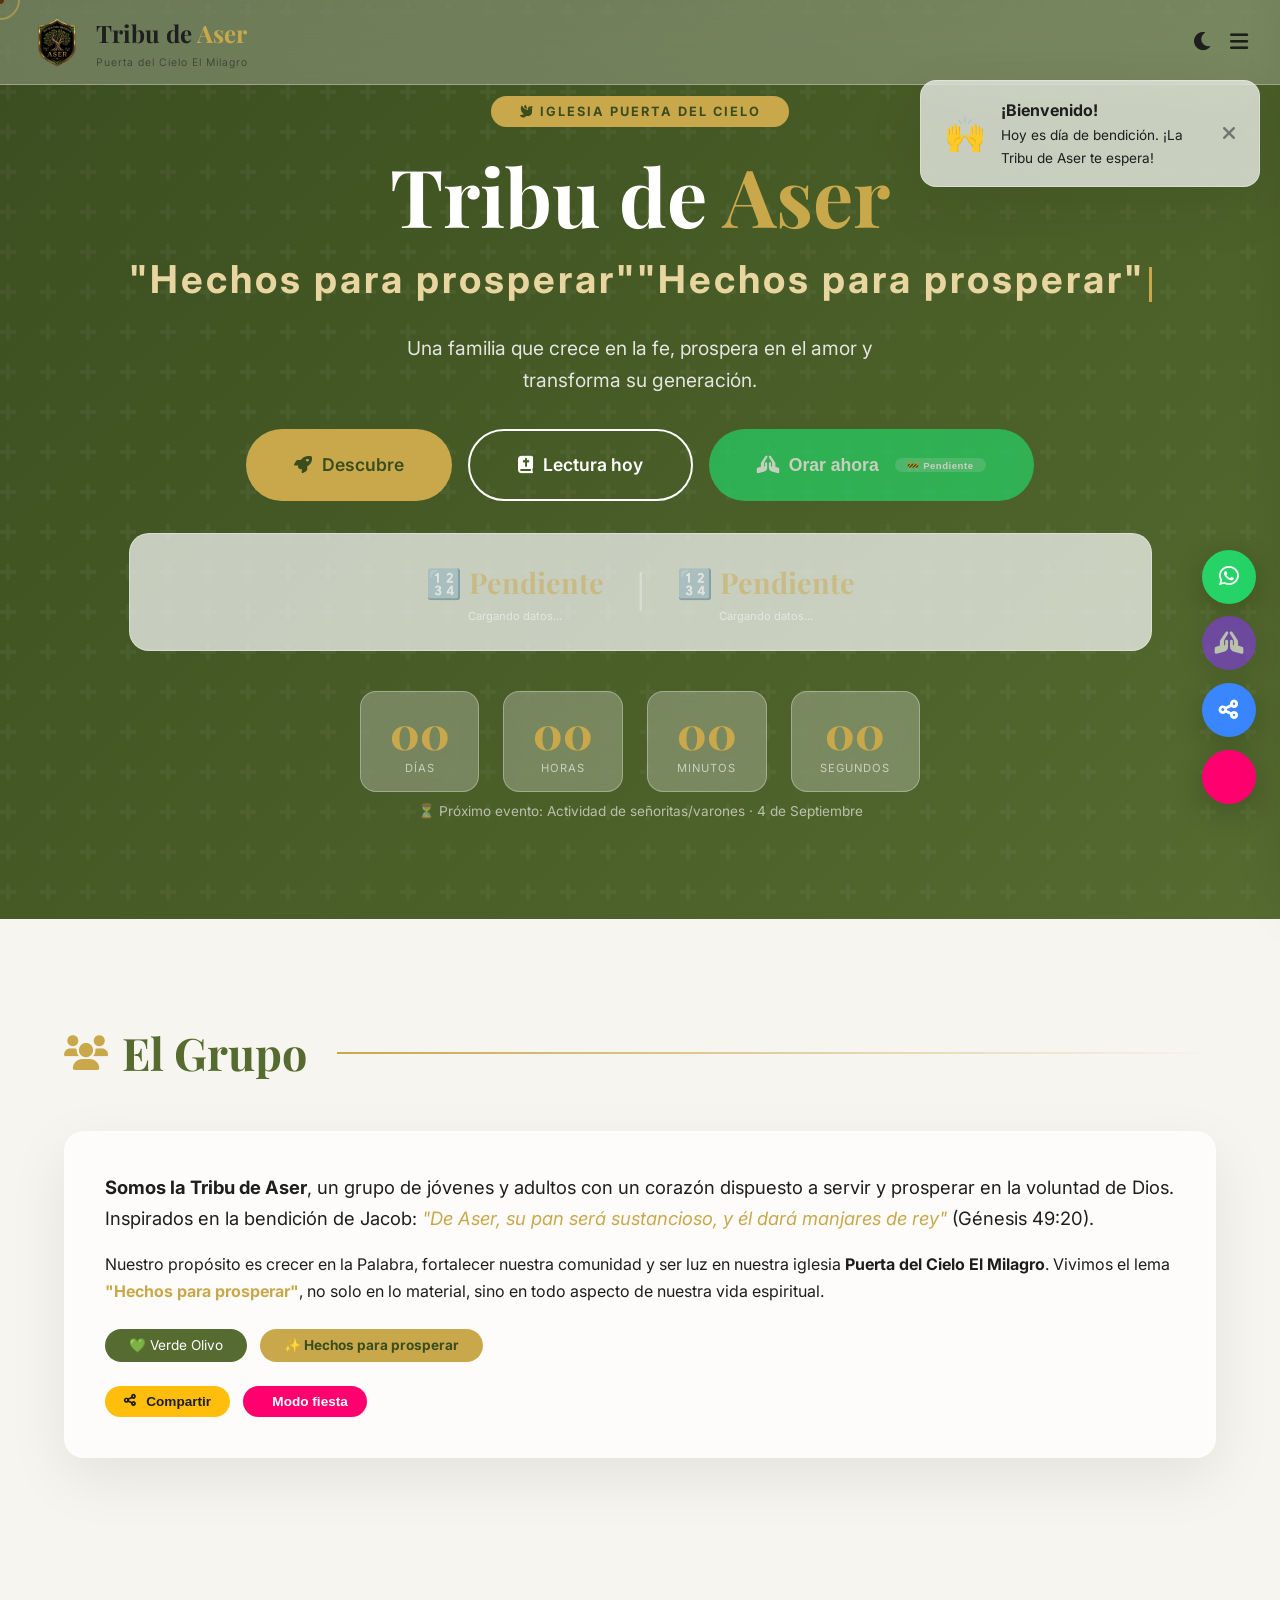
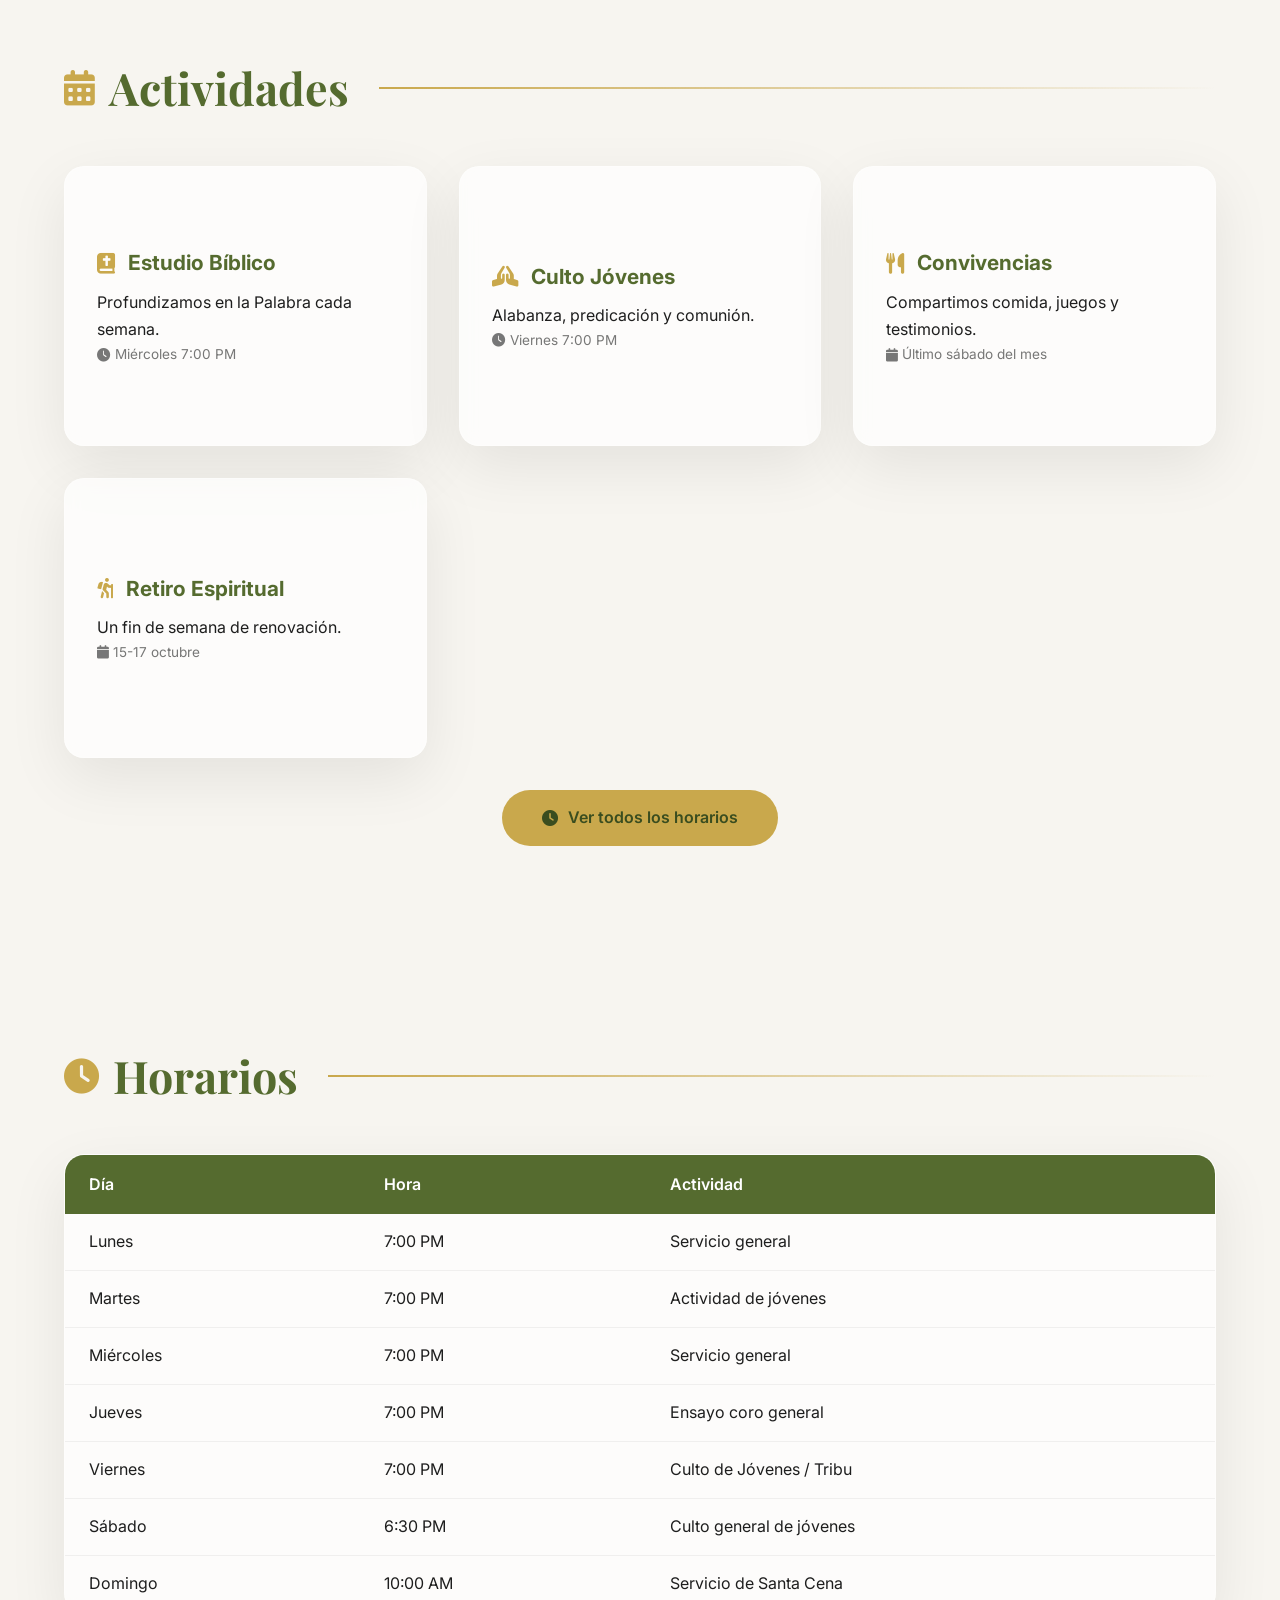
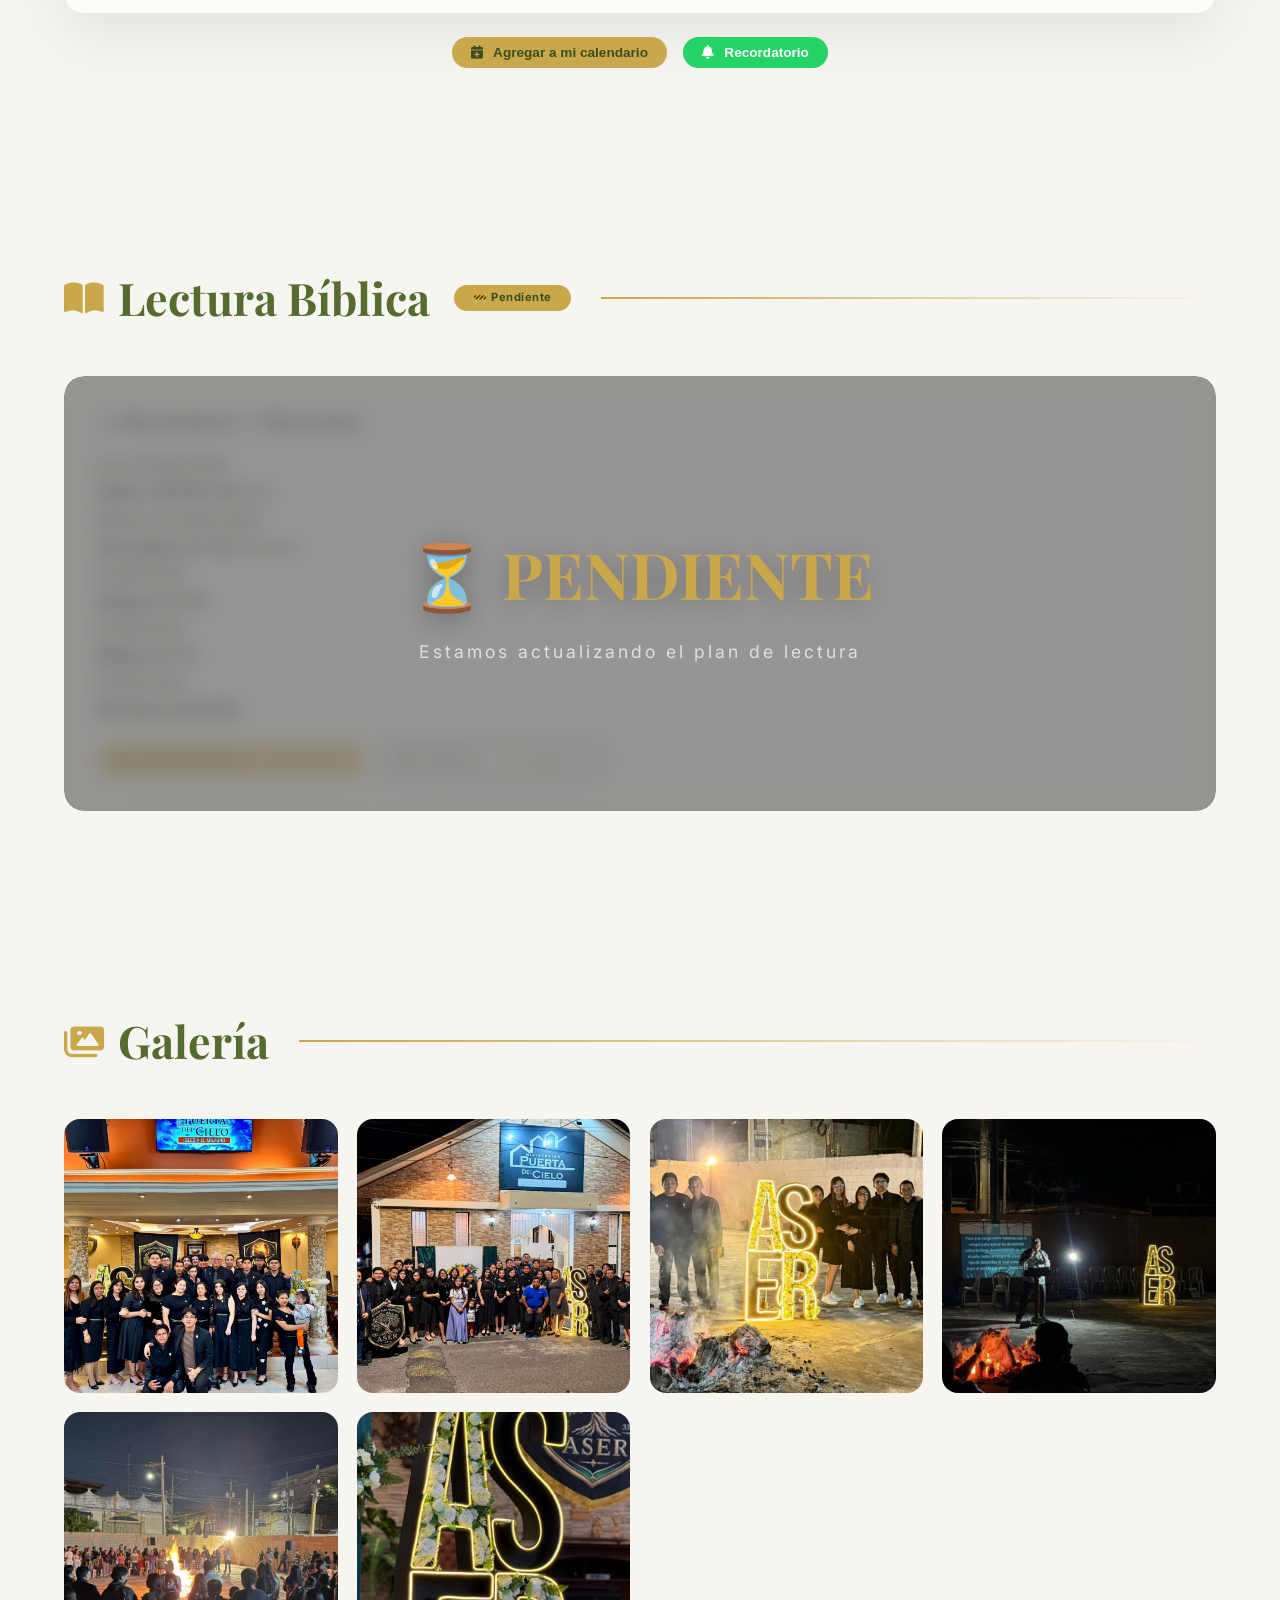
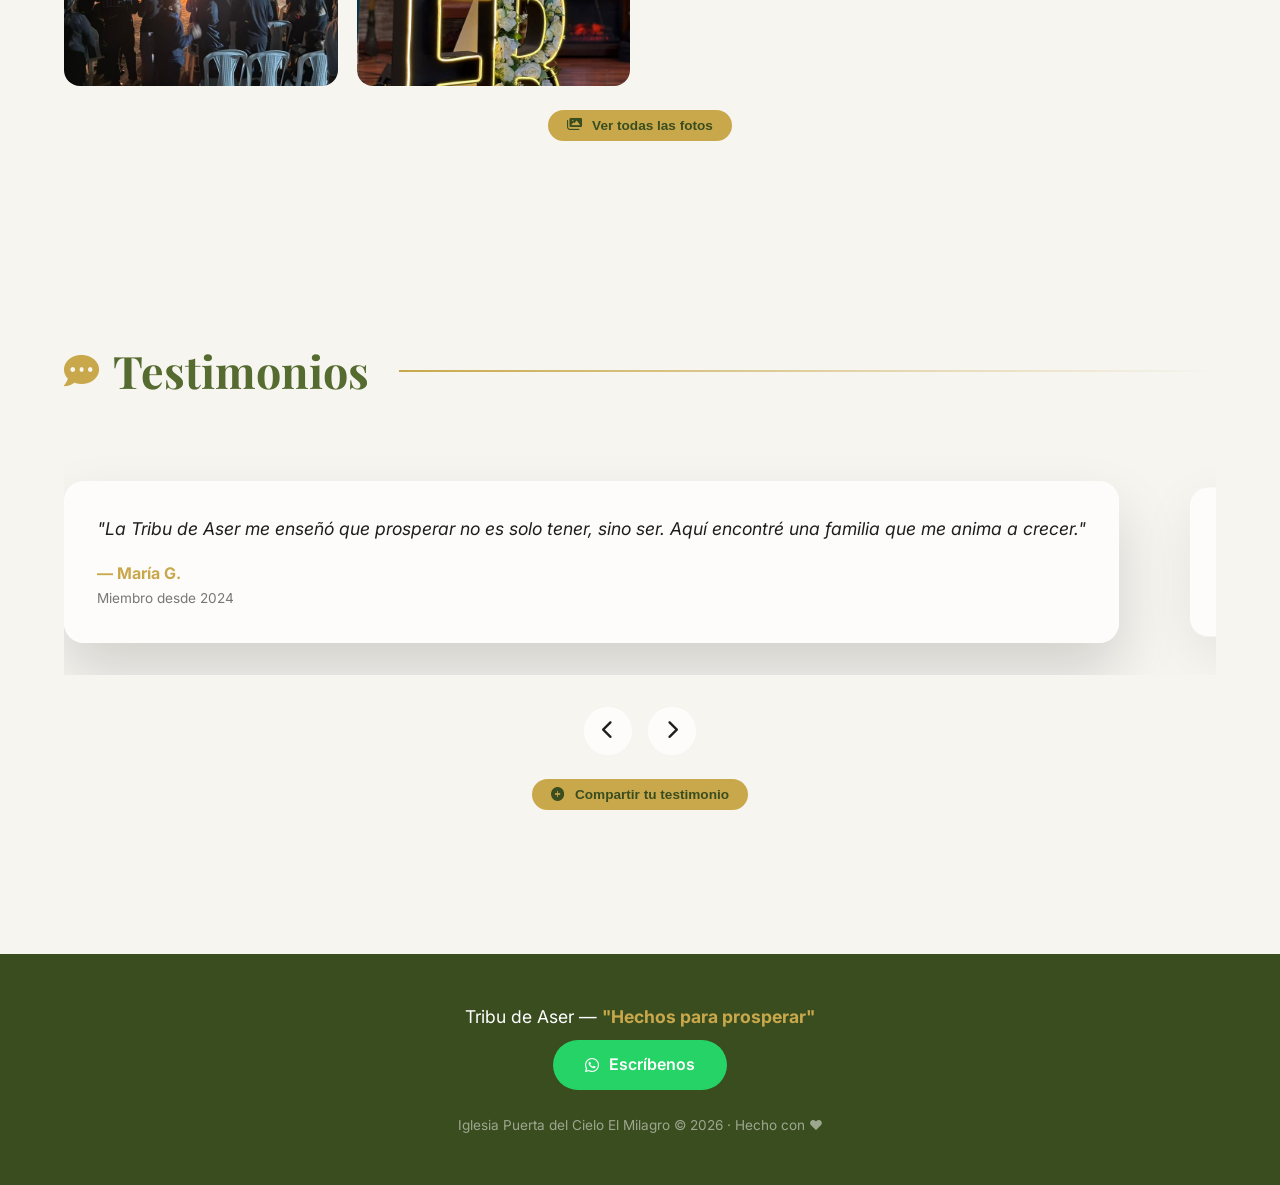
==== commit 18dfadbd: "Update logo ASER" ====
--- a/index.html
+++ b/index.html
@@ -1265,18 +1265,22 @@
     </div>
 
     <!-- ===== HEADER ===== -->
-    <header>
-        <div class="logo">
+<header>
+    <div class="logo">
+        <div style="display:flex; align-items:center; gap:14px;">
+            <!-- LOGO -->
+            <img src="LogoAser.PNG" alt="Logo Tribu de Aser" style="height:50px; width:auto; object-fit:contain;" />
             <div>
                 <h1>Tribu de <span>Aser</span></h1>
                 <small>Puerta del Cielo El Milagro</small>
             </div>
         </div>
-        <div class="header-actions">
-            <button id="themeToggle" aria-label="Cambiar tema"><i class="fas fa-moon"></i></button>
-            <button class="menu-btn" id="openMenu"><i class="fas fa-bars"></i></button>
-        </div>
-    </header>
+    </div>
+    <div class="header-actions">
+        <button id="themeToggle"><i class="fas fa-moon"></i></button>
+        <button class="menu-btn" id="openMenu"><i class="fas fa-bars"></i></button>
+    </div>
+</header>
 
     <!-- ===== HERO ===== -->
     <section class="hero" id="inicio">
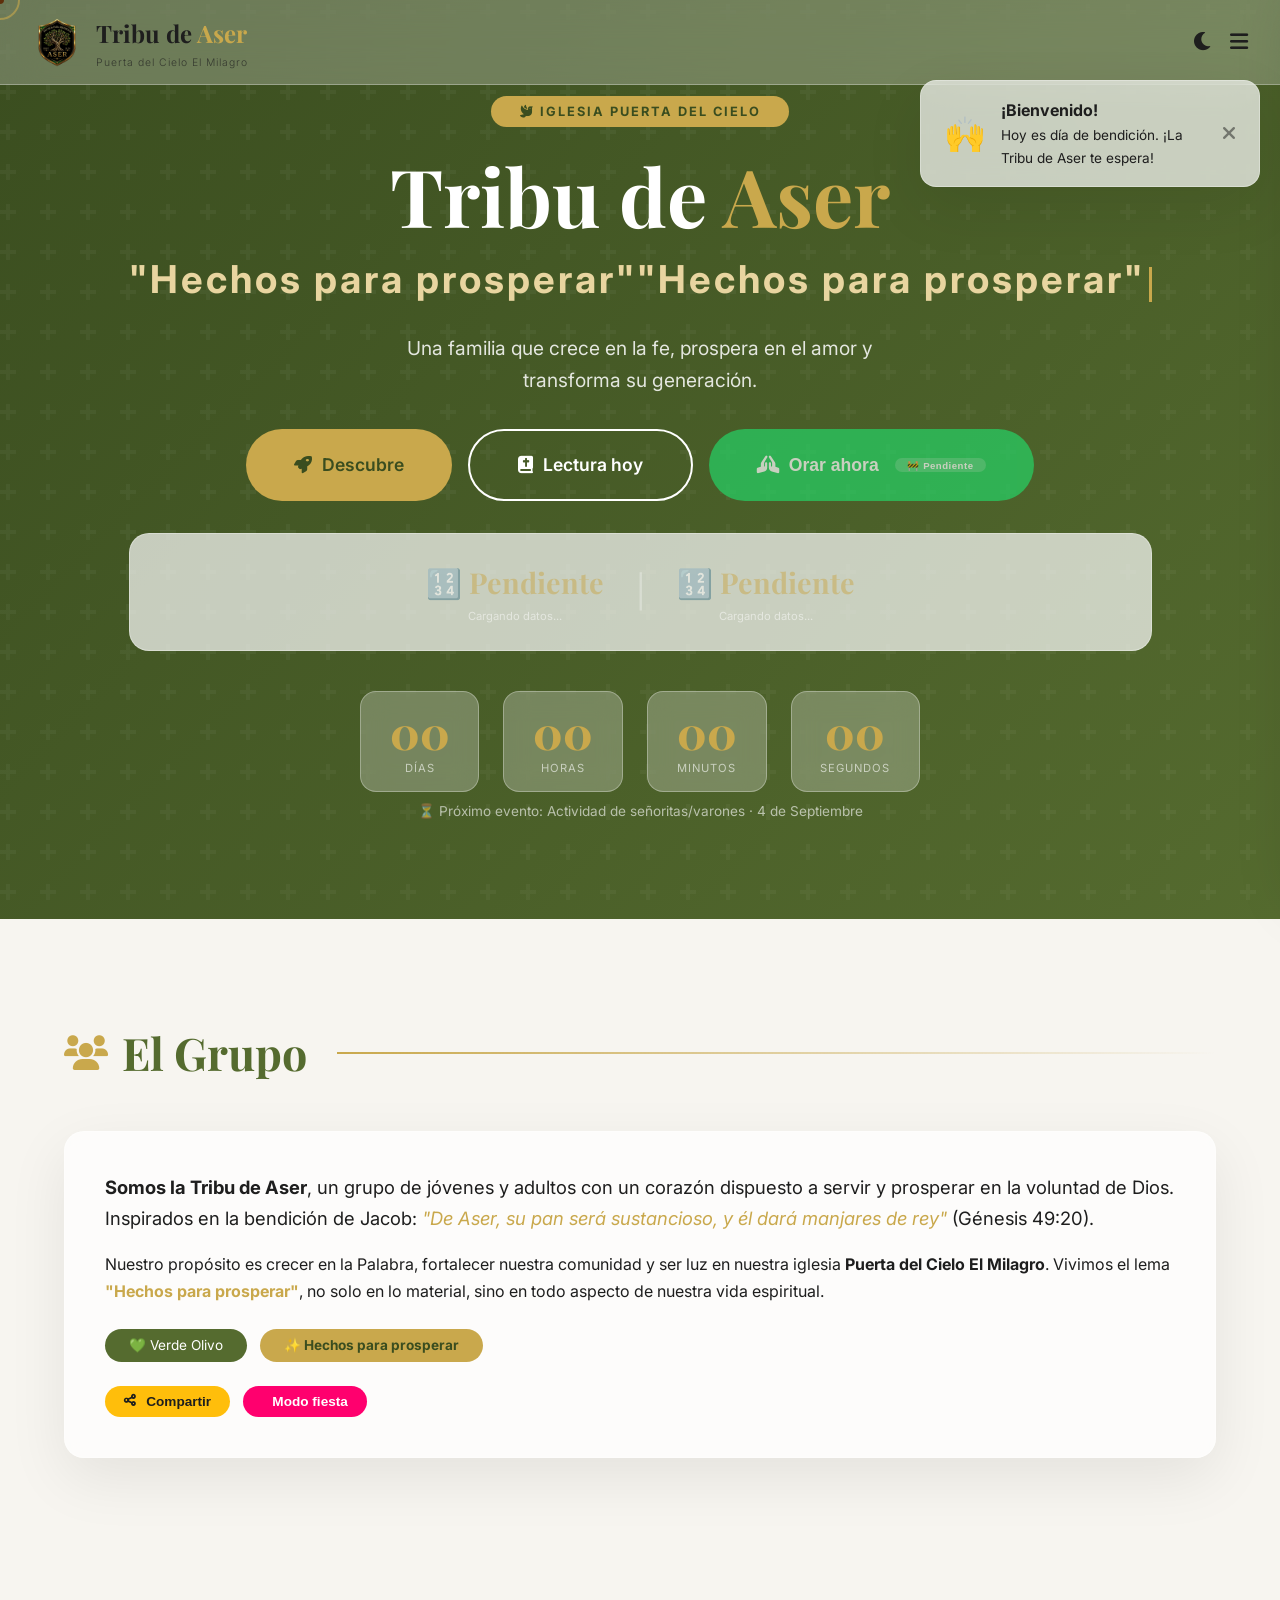
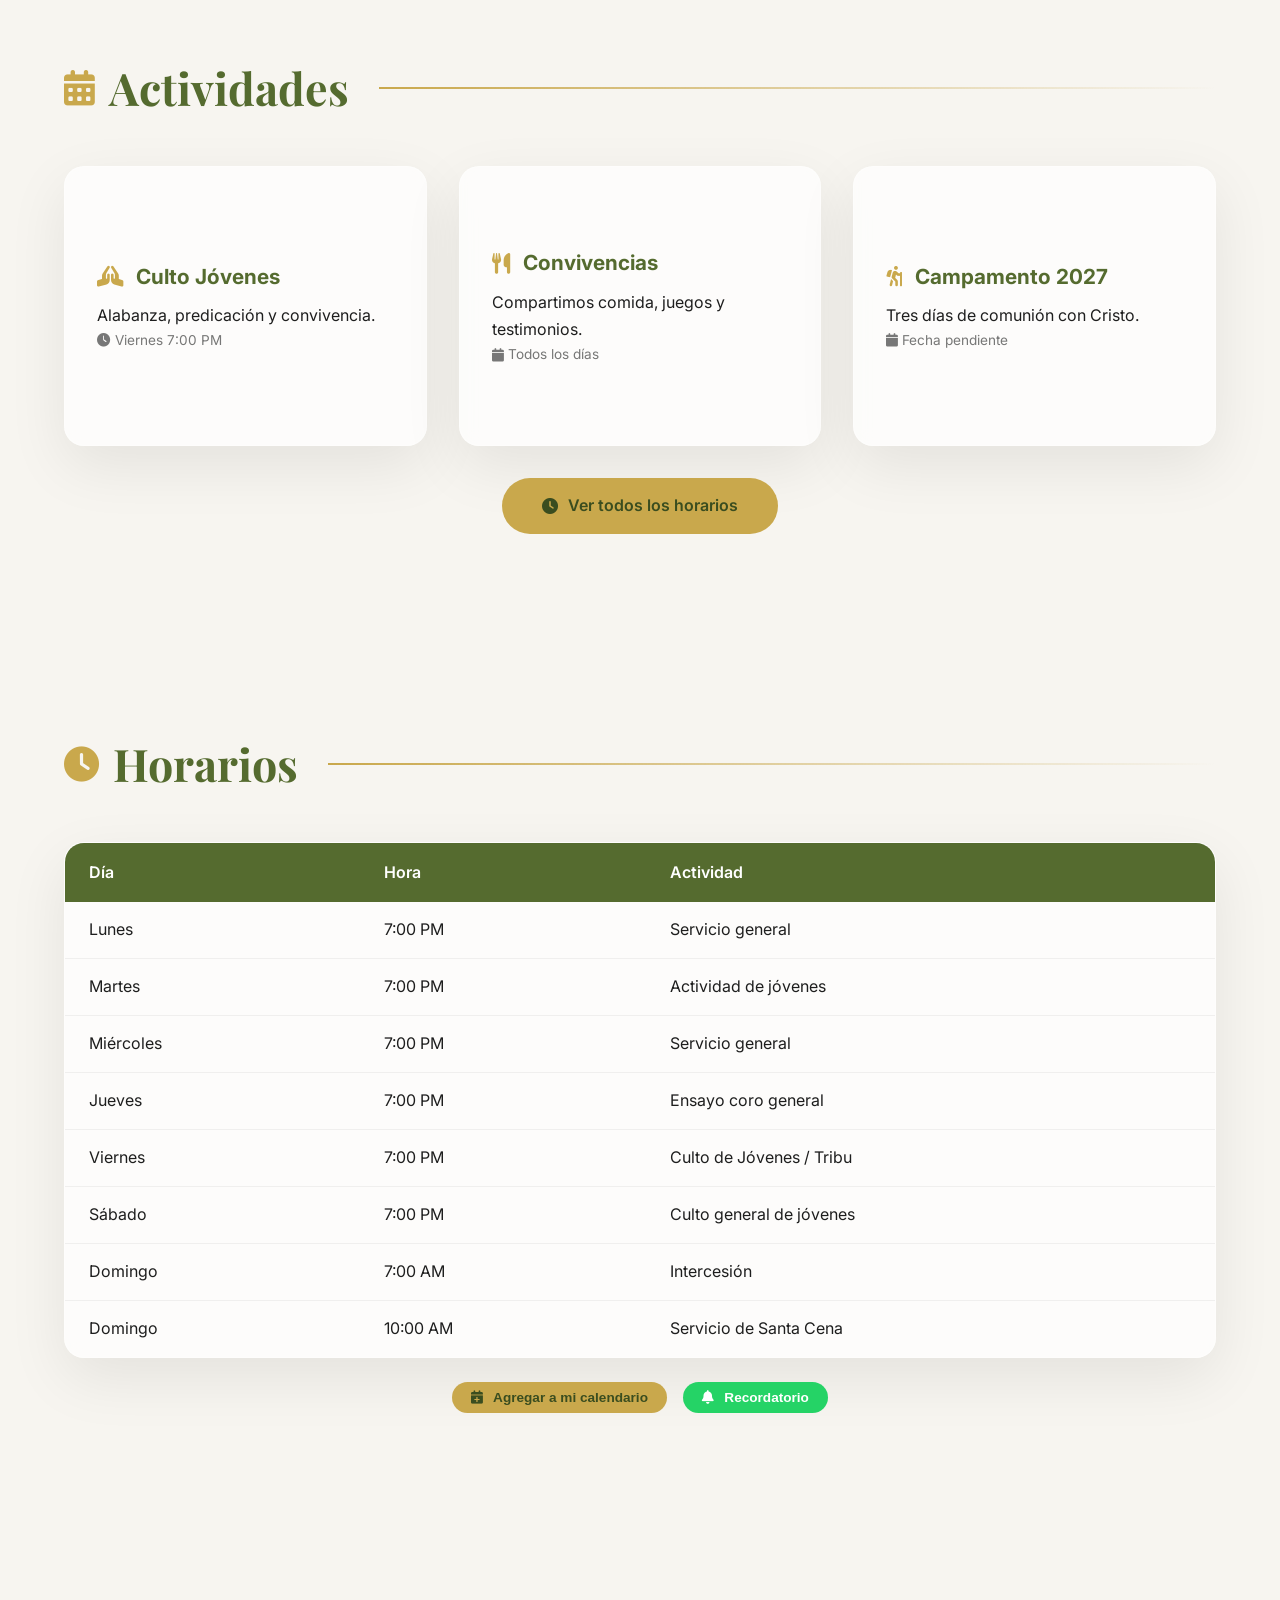
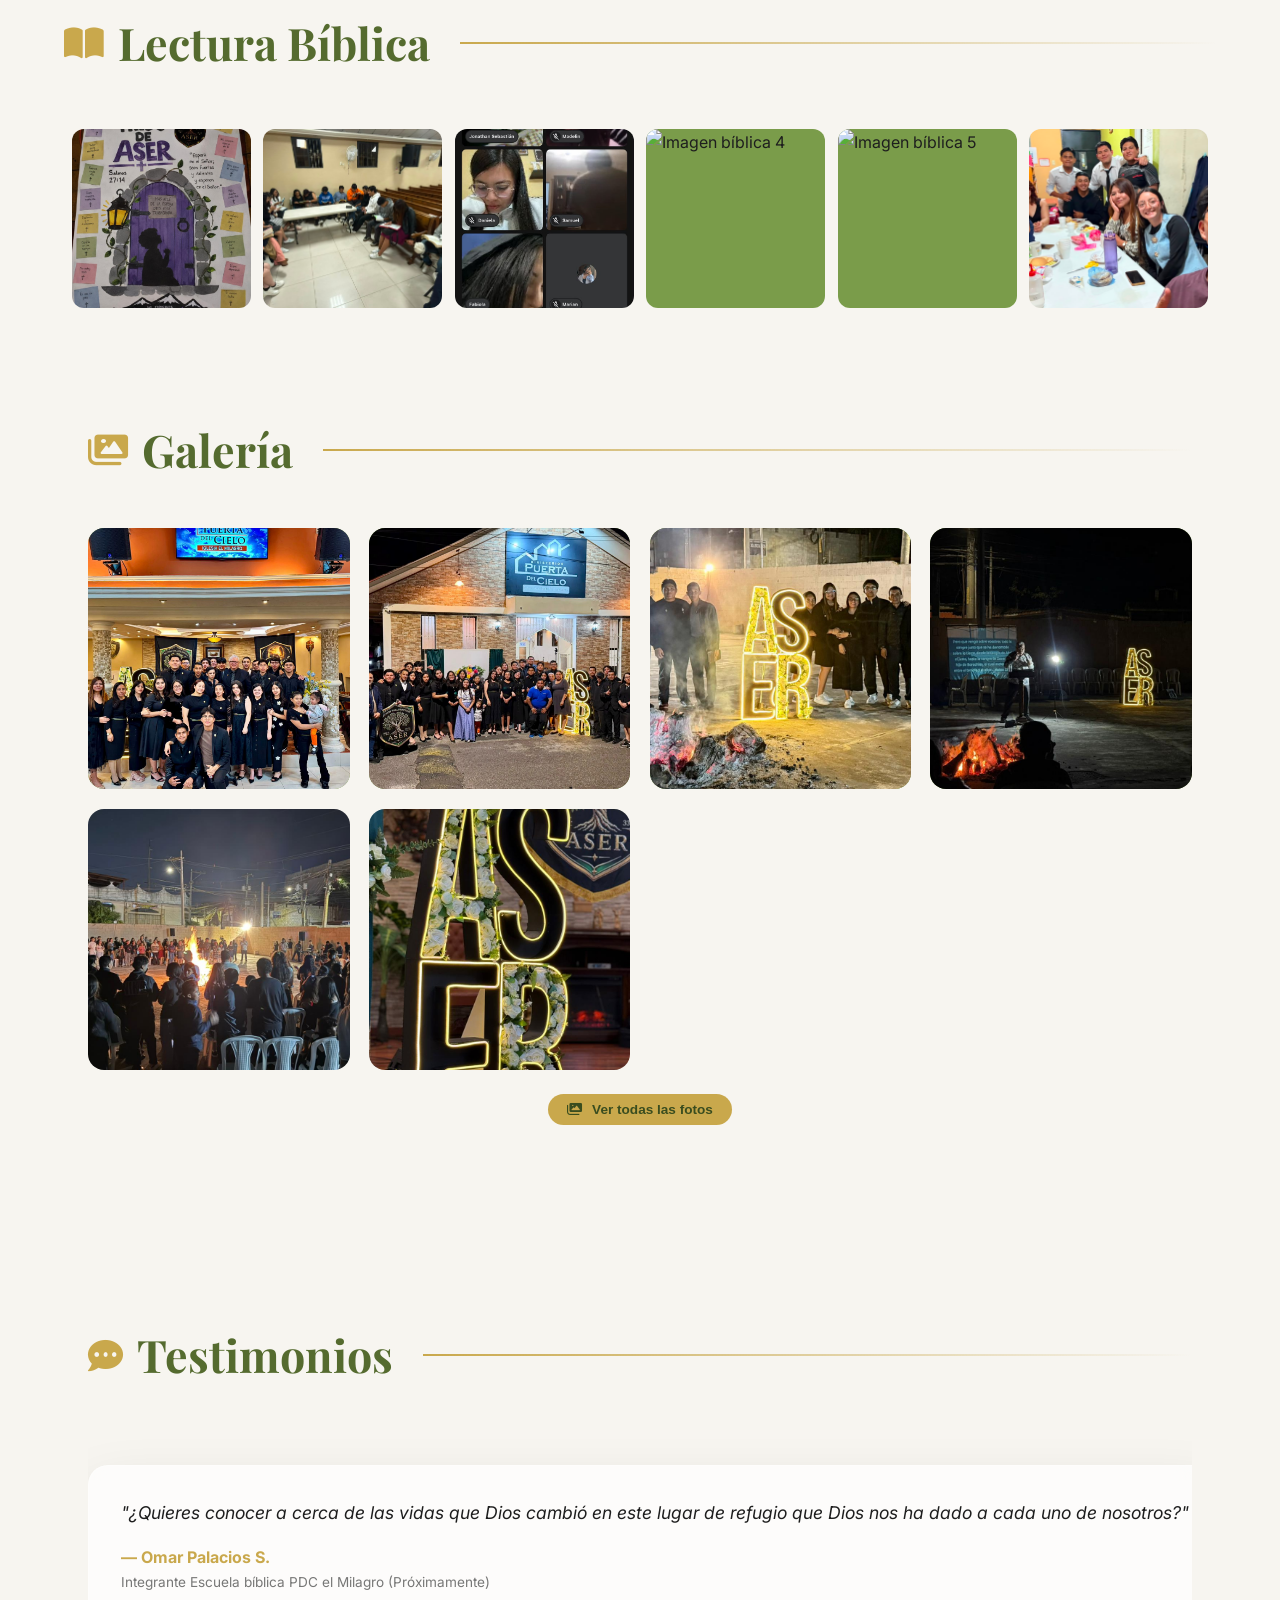
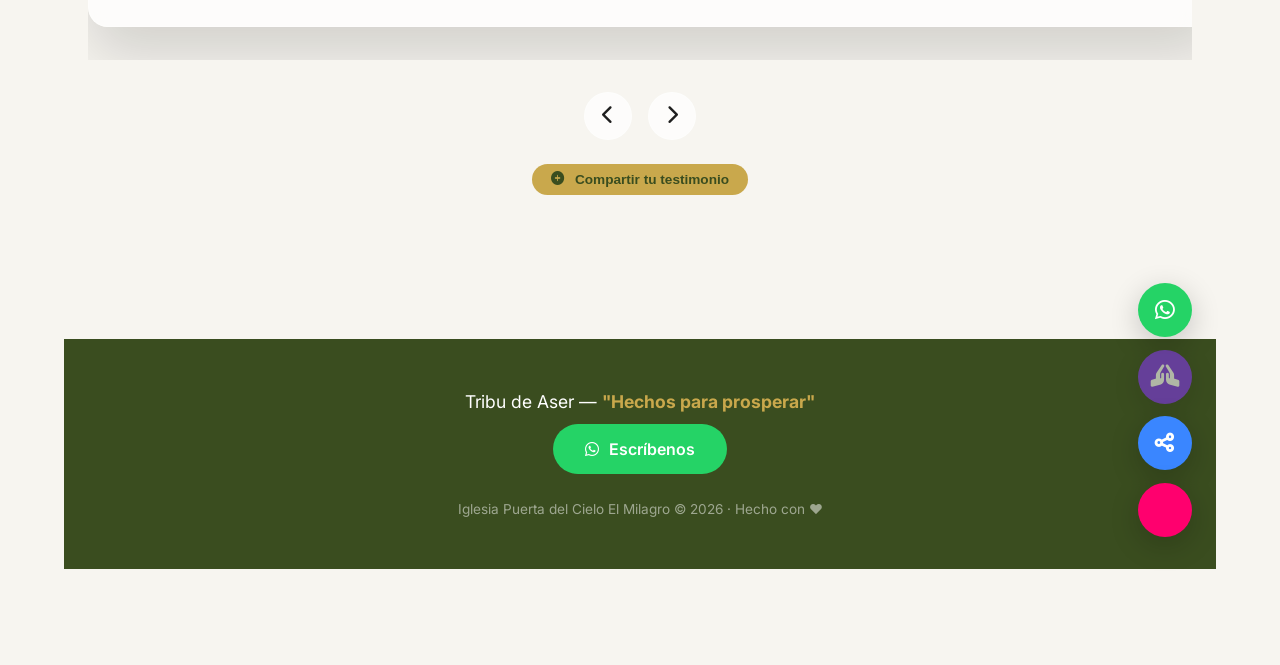
==== commit d69dda61: "Add files via upload" ====
--- a/index.html
+++ b/index.html
@@ -1347,29 +1347,14 @@
                 <div class="flip-card">
                     <div class="flip-card-inner">
                         <div class="flip-card-front">
-                            <h3><i class="fas fa-bible"></i> Estudio Bíblico</h3>
-                            <p>Profundizamos en la Palabra cada semana.</p>
-                            <span style="font-size:0.85rem; opacity:0.6;"><i class="fas fa-clock"></i> Miércoles 7:00 PM</span>
-                        </div>
-                        <div class="flip-card-back">
-                            <h3>📖 Efesios</h3>
-                            <p>Actualmente estudiando el libro de Efesios. ¡Únete!</p>
-                            <span class="tag"><i class="fas fa-users"></i> +12 miembros</span>
-                        </div>
-                    </div>
-                </div>
-
-                <div class="flip-card">
-                    <div class="flip-card-inner">
-                        <div class="flip-card-front">
                             <h3><i class="fas fa-hands-praying"></i> Culto Jóvenes</h3>
-                            <p>Alabanza, predicación y comunión.</p>
+                            <p>Alabanza, predicación y convivencia.</p>
                             <span style="font-size:0.85rem; opacity:0.6;"><i class="fas fa-clock"></i> Viernes 7:00 PM</span>
                         </div>
                         <div class="flip-card-back">
                             <h3>🎵 Alabanza</h3>
                             <p>Un espacio para encontrarnos con Dios.</p>
-                            <span class="tag"><i class="fas fa-music"></i> Banda en vivo</span>
+                            <span class="tag"><i class="fas fa-music"></i> Un espacio para entrar en la presencia de Dios</span>
                         </div>
                     </div>
                 </div>
@@ -1379,7 +1364,7 @@
                         <div class="flip-card-front">
                             <h3><i class="fas fa-utensils"></i> Convivencias</h3>
                             <p>Compartimos comida, juegos y testimonios.</p>
-                            <span style="font-size:0.85rem; opacity:0.6;"><i class="fas fa-calendar"></i> Último sábado del mes</span>
+                            <span style="font-size:0.85rem; opacity:0.6;"><i class="fas fa-calendar"></i> Todos los días</span>
                         </div>
                         <div class="flip-card-back">
                             <h3>🍽️ Compartir</h3>
@@ -1392,13 +1377,13 @@
                 <div class="flip-card">
                     <div class="flip-card-inner">
                         <div class="flip-card-front">
-                            <h3><i class="fas fa-hiking"></i> Retiro Espiritual</h3>
-                            <p>Un fin de semana de renovación.</p>
-                            <span style="font-size:0.85rem; opacity:0.6;"><i class="fas fa-calendar"></i> 15-17 octubre</span>
+                            <h3><i class="fas fa-hiking"></i> Campamento 2027</h3>
+                            <p>Tres días de comunión con Cristo.</p>
+                            <span style="font-size:0.85rem; opacity:0.6;"><i class="fas fa-calendar"></i> Fecha pendiente</span>
                         </div>
                         <div class="flip-card-back">
                             <h3>⛰️ Renovación</h3>
-                            <p>Ayuno, oración y crecimiento espiritual.</p>
+                            <p>Actividades, convivencia y recreación.</p>
                             <span class="tag"><i class="fas fa-fire"></i> ¡No faltes!</span>
                         </div>
                     </div>
@@ -1423,7 +1408,8 @@
                         <tr><td>Miércoles</td><td>7:00 PM</td><td>Servicio general</td></tr>
                         <tr><td>Jueves</td><td>7:00 PM</td><td>Ensayo coro general</td></tr>
                         <tr><td>Viernes</td><td>7:00 PM</td><td>Culto de Jóvenes / Tribu</td></tr>
-                        <tr><td>Sábado</td><td>6:30 PM</td><td>Culto general de jóvenes</td></tr>
+                        <tr><td>Sábado</td><td>7:00 PM</td><td>Culto general de jóvenes</td></tr>
+                        <tr><td>Domingo</td><td>7:00 AM</td><td>Intercesión</td></tr>
                         <tr><td>Domingo</td><td>10:00 AM</td><td>Servicio de Santa Cena</td></tr>
                     </tbody>
                 </table>
@@ -1434,54 +1420,50 @@
             </div>
         </section>
     </div>
-
-    <!-- ===== LECTURA BÍBLICA CON OVERLAY PENDIENTE ===== -->
-    <div class="container" id="lectura">
-        <section class="reveal">
-            <h2 class="section-title">
-                <i class="fas fa-book-open"></i> Lectura Bíblica
-                <span class="badge-pendiente">🚧 Pendiente</span>
-            </h2>
-            <div class="lectura-wrapper">
-                <div class="lectura-card">
-                    <p style="margin-bottom:1rem;"><strong>📖 Plan de lectura — Tribu de Aser</strong></p>
-                    <div class="lectura-item">
-                        <span><span class="dia">Hoy (11/08/2026)</span><br> <strong>Salmo 119:105-112</strong></span>
-                        <span class="estado">Hoy</span>
+<!-- ===== LECTURA BÍBLICA CON OVERLAY PENDIENTE ===== -->
+<div class="container" id="lectura">
+    <section class="reveal">
+        <h2 class="section-title">
+            <i class="fas fa-book-open"></i> Lectura Bíblica
+        </h2>
+        <div class="lectura-wrapper">
+            <!-- ===== GALERÍA DE IMÁGENES ===== -->
+            <div class="lectura-card" style="padding:0.5rem; background:transparent; backdrop-filter:none; border:none; box-shadow:none; filter:none; opacity:1;">
+                <div class="galeria-grid" style="grid-template-columns: repeat(auto-fit, minmax(150px, 1fr)); gap:0.8rem;">
+                    
+                    <!-- IMAGEN 1 -->
+                    <div class="g-item" style="aspect-ratio:1/1; border-radius:12px; overflow:hidden;">
+                        <img src="LecturaASER1.jpeg" alt="Imagen bíblica 1" style="width:100%; height:100%; object-fit:cover;" />
                     </div>
-                    <div class="lectura-item">
-                        <span><span class="dia">Mañana (12/08/2026)</span><br> <strong>Proverbios 3:1-12</strong></span>
-                        <span class="estado mañana">Próximo</span>
+                    
+                    <!-- IMAGEN 2 -->
+                    <div class="g-item" style="aspect-ratio:1/1; border-radius:12px; overflow:hidden;">
+                        <img src="LecturaASER2.jpeg" alt="Imagen bíblica 2" style="width:100%; height:100%; object-fit:cover;" />
                     </div>
-                    <div class="lectura-item">
-                        <span><span class="dia">13/08/2026</span><br> <strong>Efesios 4:1-16</strong></span>
+                    
+                    <!-- IMAGEN 3 -->
+                    <div class="g-item" style="aspect-ratio:1/1; border-radius:12px; overflow:hidden;">
+                        <img src="LecturaASER3.jpeg" alt="Imagen bíblica 3" style="width:100%; height:100%; object-fit:cover;" />
                     </div>
-                    <div class="lectura-item">
-                        <span><span class="dia">14/08/2026</span><br> <strong>Mateo 5:1-12</strong></span>
+                    
+                    <!-- IMAGEN 4 -->
+                    <div class="g-item" style="aspect-ratio:1/1; border-radius:12px; overflow:hidden;">
+                        <img src="LecturaASER4.jpeg" alt="Imagen bíblica 4" style="width:100%; height:100%; object-fit:cover;" />
                     </div>
-                    <div class="lectura-item">
-                        <span><span class="dia">15/08/2026</span><br> <strong>Romanos 8:28-39</strong></span>
+                    
+                    <!-- IMAGEN 5 -->
+                    <div class="g-item" style="aspect-ratio:1/1; border-radius:12px; overflow:hidden;">
+                        <img src="LecturaASER5.jpeg" alt="Imagen bíblica 5" style="width:100%; height:100%; object-fit:cover;" />
                     </div>
-                    <div style="margin-top:1.2rem; display:flex; gap:0.8rem; flex-wrap:wrap;">
-                        <button class="btn btn-primary btn-sm" style="opacity:0.6; cursor:not-allowed;">
-                            <i class="fas fa-download"></i> Descargar plan 
-                            <span class="badge-pendiente-btn">🚧 Pendiente</span>
-                        </button>
-                        <button class="btn btn-outline btn-sm" style="border-color:var(--texto); color:var(--texto); opacity:0.6; cursor:not-allowed;">
-                            <i class="fas fa-print"></i> Imprimir 
-                            <span class="badge-pendiente-btn">🚧 Pendiente</span>
-                        </button>
+                    
+                    <!-- IMAGEN 6 -->
+                    <div class="g-item" style="aspect-ratio:1/1; border-radius:12px; overflow:hidden;">
+                        <img src="LecturaASER6.jpeg" alt="Imagen bíblica 6" style="width:100%; height:100%; object-fit:cover;" />
                     </div>
-                </div>
-                <!-- OVERLAY PENDIENTE -->
-                <div class="overlay-pendiente">
-                    <div class="pendiente-text">⏳ PENDIENTE</div>
-                    <div class="pendiente-sub">Estamos actualizando el plan de lectura</div>
+                    
                 </div>
             </div>
-        </section>
-    </div>
-
+</div>
     <!-- ===== GALERÍA ===== -->
     <div class="container" id="galeria">
         <section class="reveal">
@@ -1506,43 +1488,35 @@
         <img id="modalImg" src="" alt="Imagen ampliada" />
     </div>
 
-    <!-- ===== TESTIMONIOS ===== -->
-    <div class="container" id="testimonios">
-        <section class="reveal">
-            <h2 class="section-title"><i class="fas fa-comment-dots"></i> Testimonios</h2>
-            <div class="testimonios-wrapper">
-                <div class="testimonios-track" id="testimoniosTrack">
-                    <div class="testimonio-card active">
-                        <div class="quote">"La Tribu de Aser me enseñó que prosperar no es solo tener, sino ser. Aquí encontré una familia que me anima a crecer."</div>
-                        <div class="author">— María G.</div>
-                        <div class="role">Miembro desde 2024</div>
+<!-- ===== TESTIMONIOS ===== -->
+<div class="container" id="testimonios">
+    <section class="reveal">
+        <h2 class="section-title"><i class="fas fa-comment-dots"></i> Testimonios</h2>
+        <div class="testimonios-wrapper">
+            <div class="testimonios-track" id="testimoniosTrack">
+
+                <!-- TESTIMONIO 1: OMAR (largo) -->
+                <div class="testimonio-card active">
+                    <div class="quote">
+                        "¿Quieres conocer a cerca de las vidas que Dios cambió en este lugar de refugio que Dios nos ha dado a cada uno de nosotros?"
                     </div>
-                    <div class="testimonio-card">
-                        <div class="quote">"Nunca había experimentado un grupo tan unido. El estudio bíblico y las oraciones han transformado mi vida."</div>
-                        <div class="author">— Carlos R.</div>
-                        <div class="role">Líder de alabanza</div>
-                    </div>
-                    <div class="testimonio-card">
-                        <div class="quote">"Llegué buscando un lugar y encontré un propósito. La Tribu de Aser es mi hogar espiritual."</div>
-                        <div class="author">— Laura M.</div>
-                        <div class="role">Coordinadora de eventos</div>
-                    </div>
-                    <div class="testimonio-card">
-                        <div class="quote">"Cada actividad nos llena de energía y fe. Somos una tribu que realmente prospera en el amor de Dios."</div>
-                        <div class="author">— David P.</div>
-                        <div class="role">Pastor juvenil</div>
-                    </div>
+                    <div class="author">— Omar Palacios S.</div>
+                    <div class="role">Integrante Escuela bíblica PDC el Milagro (Próximamente) </div>
                 </div>
+
             </div>
-            <div class="testimonios-controls">
-                <button id="testPrev"><i class="fas fa-chevron-left"></i></button>
-                <button id="testNext"><i class="fas fa-chevron-right"></i></button>
-            </div>
-            <div style="text-align:center; margin-top:1.5rem;">
-                <button class="btn btn-primary btn-sm" id="btnTestimonio"><i class="fas fa-plus-circle"></i> Compartir tu testimonio</button>
-            </div>
-        </section>
-    </div>
+        </div>
+
+        <div class="testimonios-controls">
+            <button id="testPrev"><i class="fas fa-chevron-left"></i></button>
+            <button id="testNext"><i class="fas fa-chevron-right"></i></button>
+        </div>
+
+        <div style="text-align:center; margin-top:1.5rem;">
+            <button class="btn btn-primary btn-sm" id="btnTestimonio"><i class="fas fa-plus-circle"></i> Compartir tu testimonio</button>
+        </div>
+    </section>
+</div>
 
     <!-- ===== BOTONES FLOTANTES ===== -->
     <div class="floating-buttons">
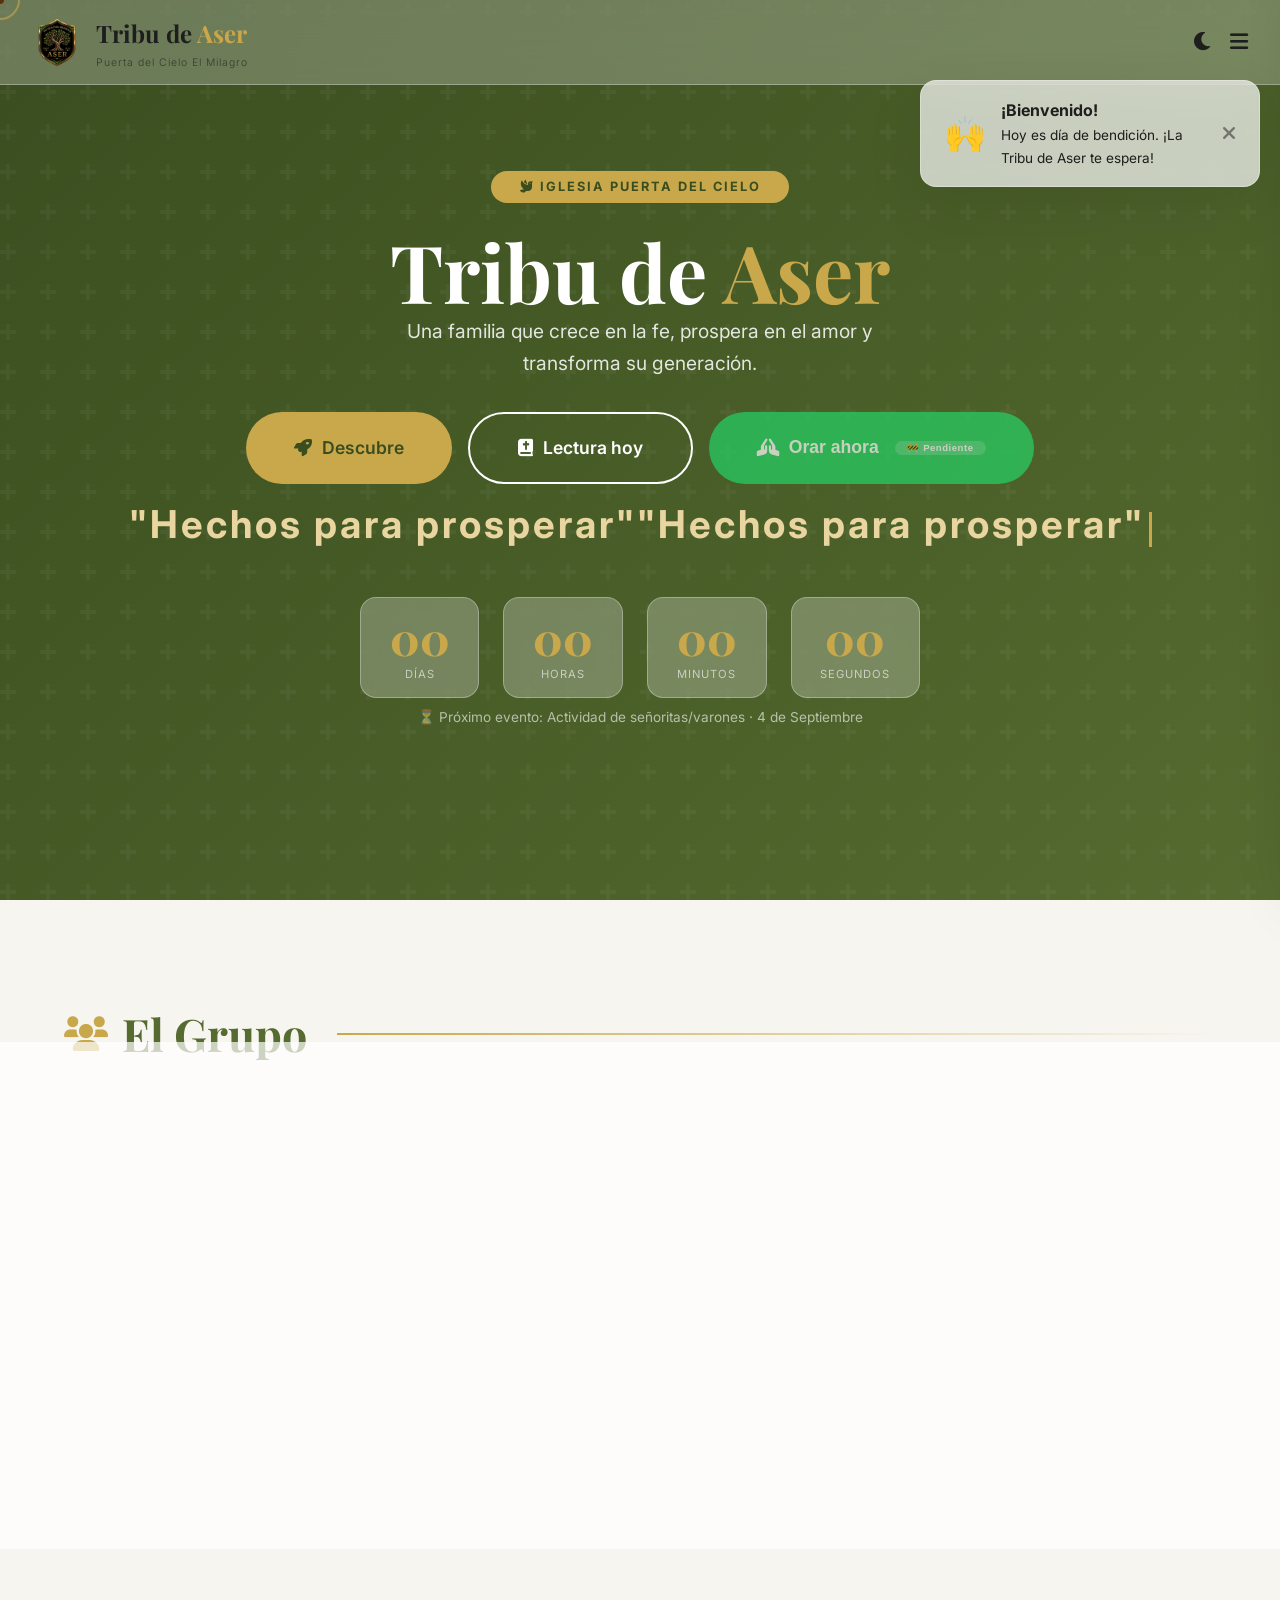
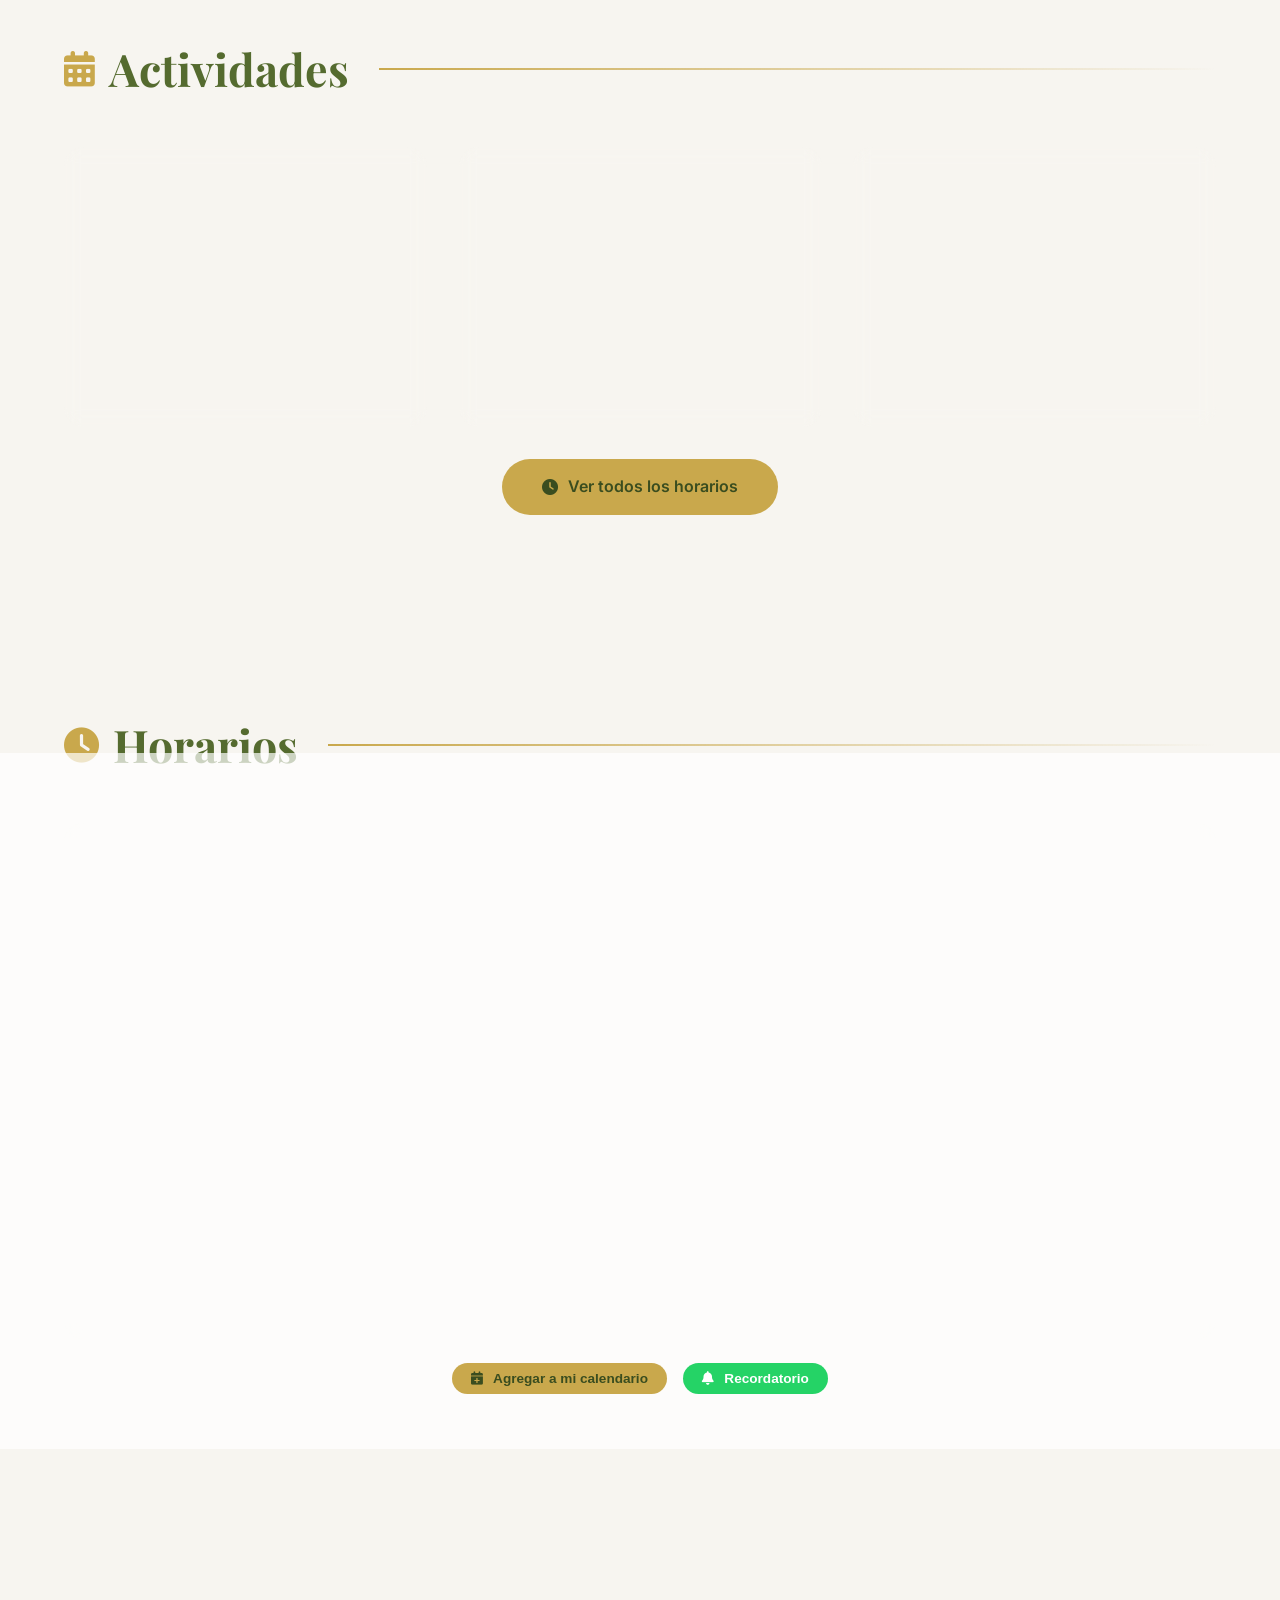
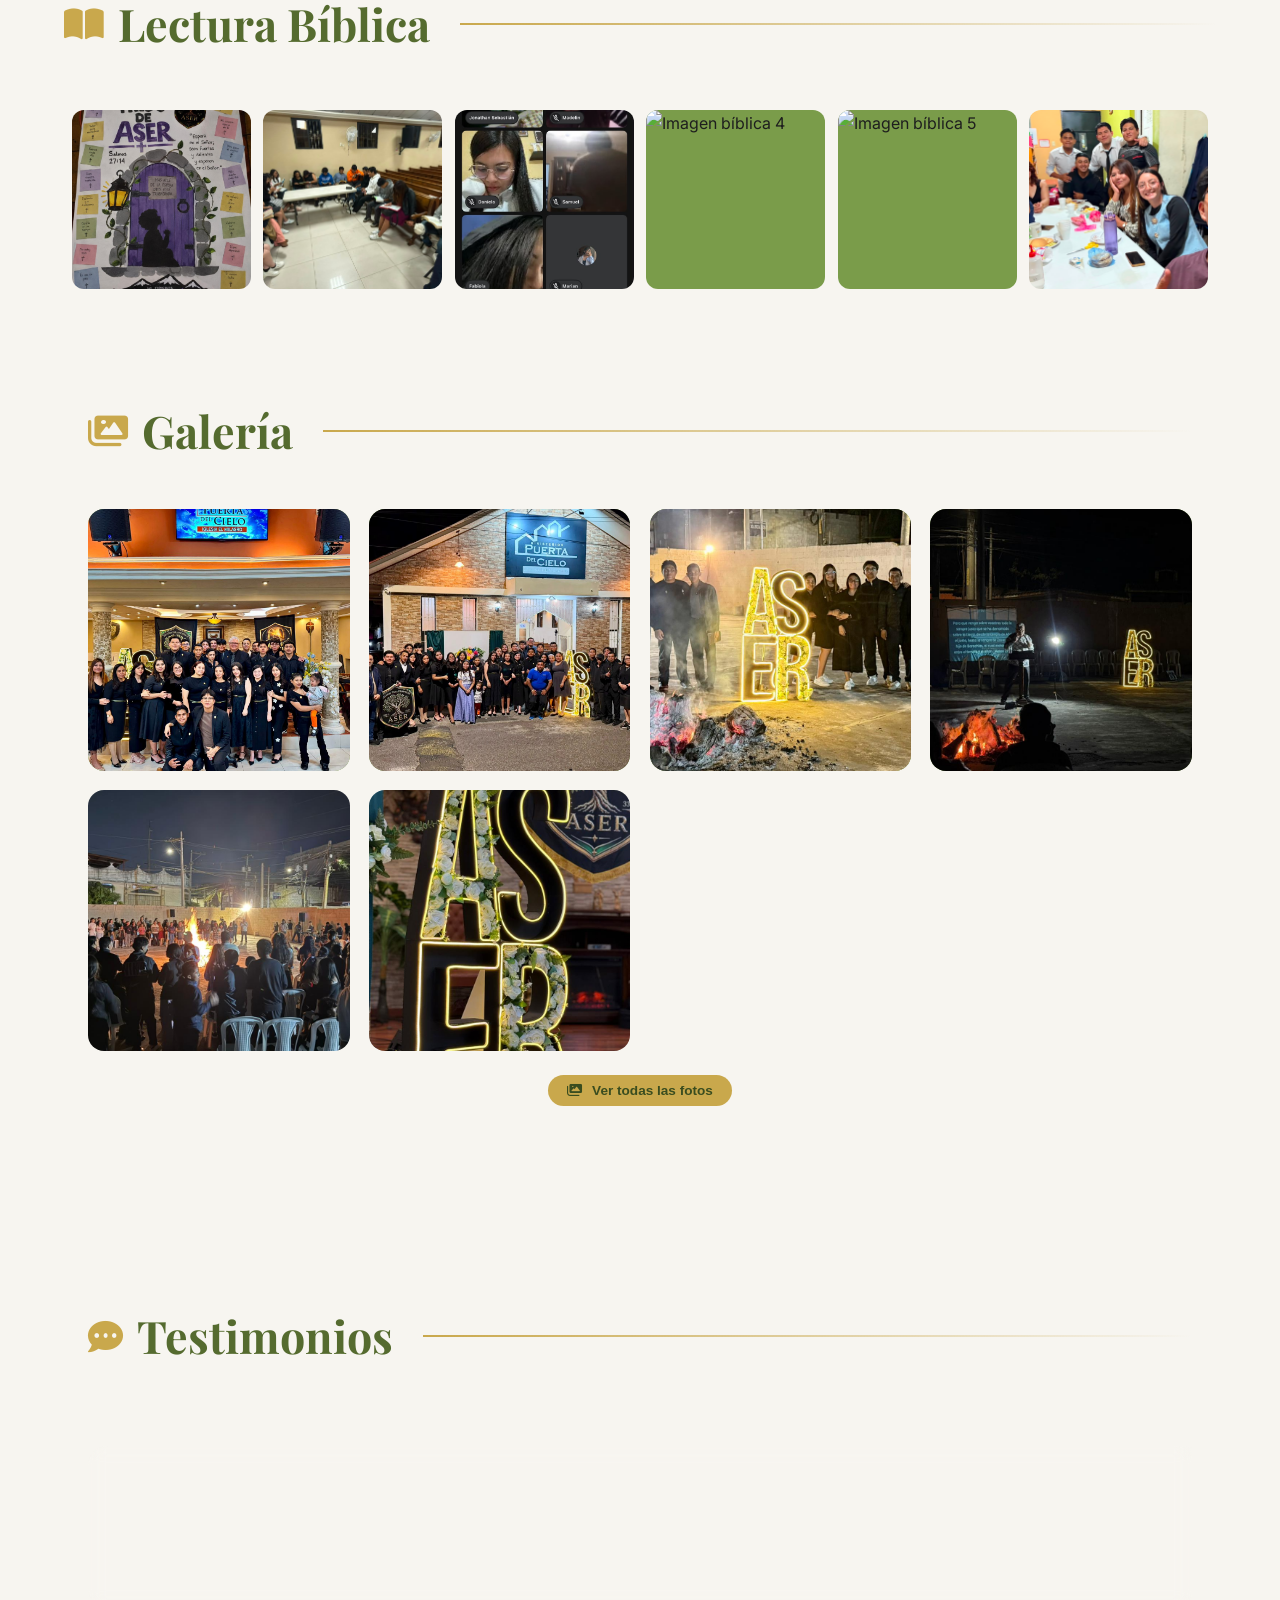
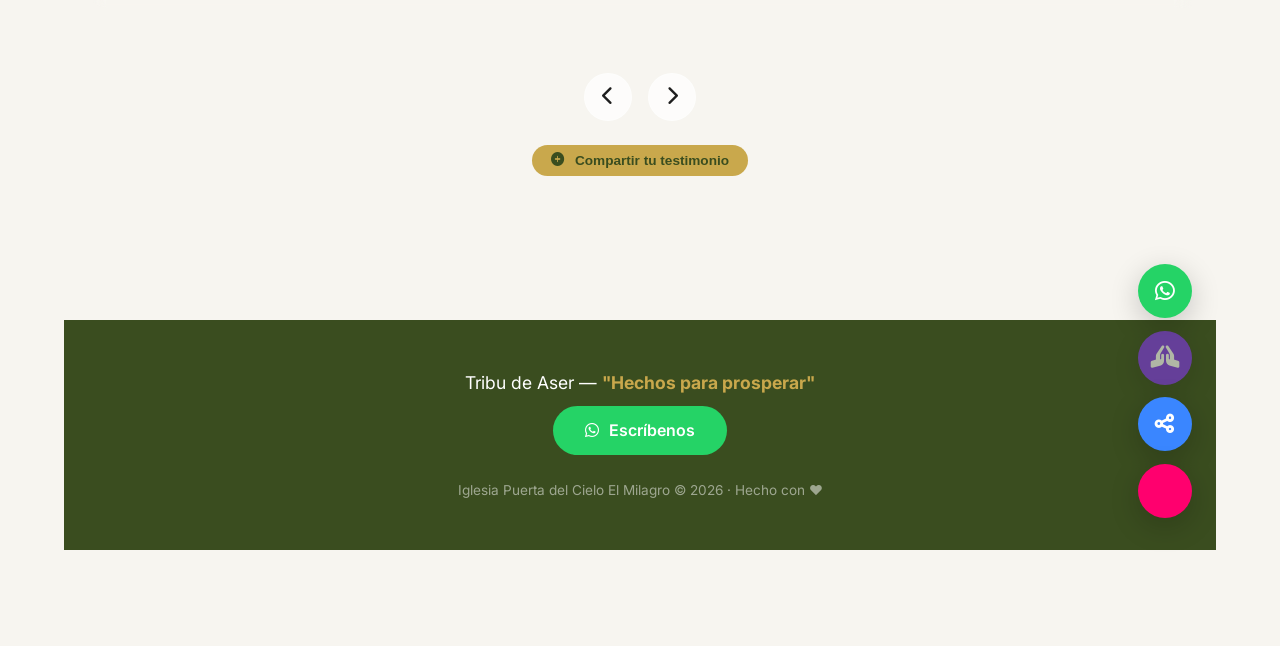
==== commit b4d646b7: "Add files via upload" ====
--- a/index.html
+++ b/index.html
@@ -1287,7 +1287,6 @@
         <div class="hero-content">
             <div class="badge"><i class="fas fa-dove"></i> Iglesia Puerta del Cielo</div>
             <h2>Tribu de <span>Aser</span></h2>
-            <div class="lema" id="typingText">"Hechos para prosperar"<span class="typing-cursor"></span></div>
             <p>Una familia que crece en la fe, prospera en el amor y transforma su generación.</p>
             <div class="btn-group">
                 <a href="#actividades" class="btn btn-primary btn-lg"><i class="fas fa-rocket"></i> Descubre</a>
@@ -1298,17 +1297,8 @@
                 </button>
             </div>
 
-            <div class="member-counter" style="margin-top:2rem;">
-                <div>
-                    <div class="number pendiente" id="memberCount">🔢 Pendiente</div>
-                    <div class="label pendiente">Cargando datos...</div>
-                </div>
-                <div style="font-size:2rem; opacity:0.3;">|</div>
-                <div>
-                    <div class="number pendiente" id="prayerCount">🔢 Pendiente</div>
-                    <div class="label pendiente">Cargando datos...</div>
-                </div>
-            </div>
+<div class="lema" id="typingText">"Hechos para prosperar"<span class="typing-cursor"></span></div>
+
 
             <div class="counter-wrap">
                 <div class="counter-item"><div class="num" id="dias">00</div><div class="label">Días</div></div>
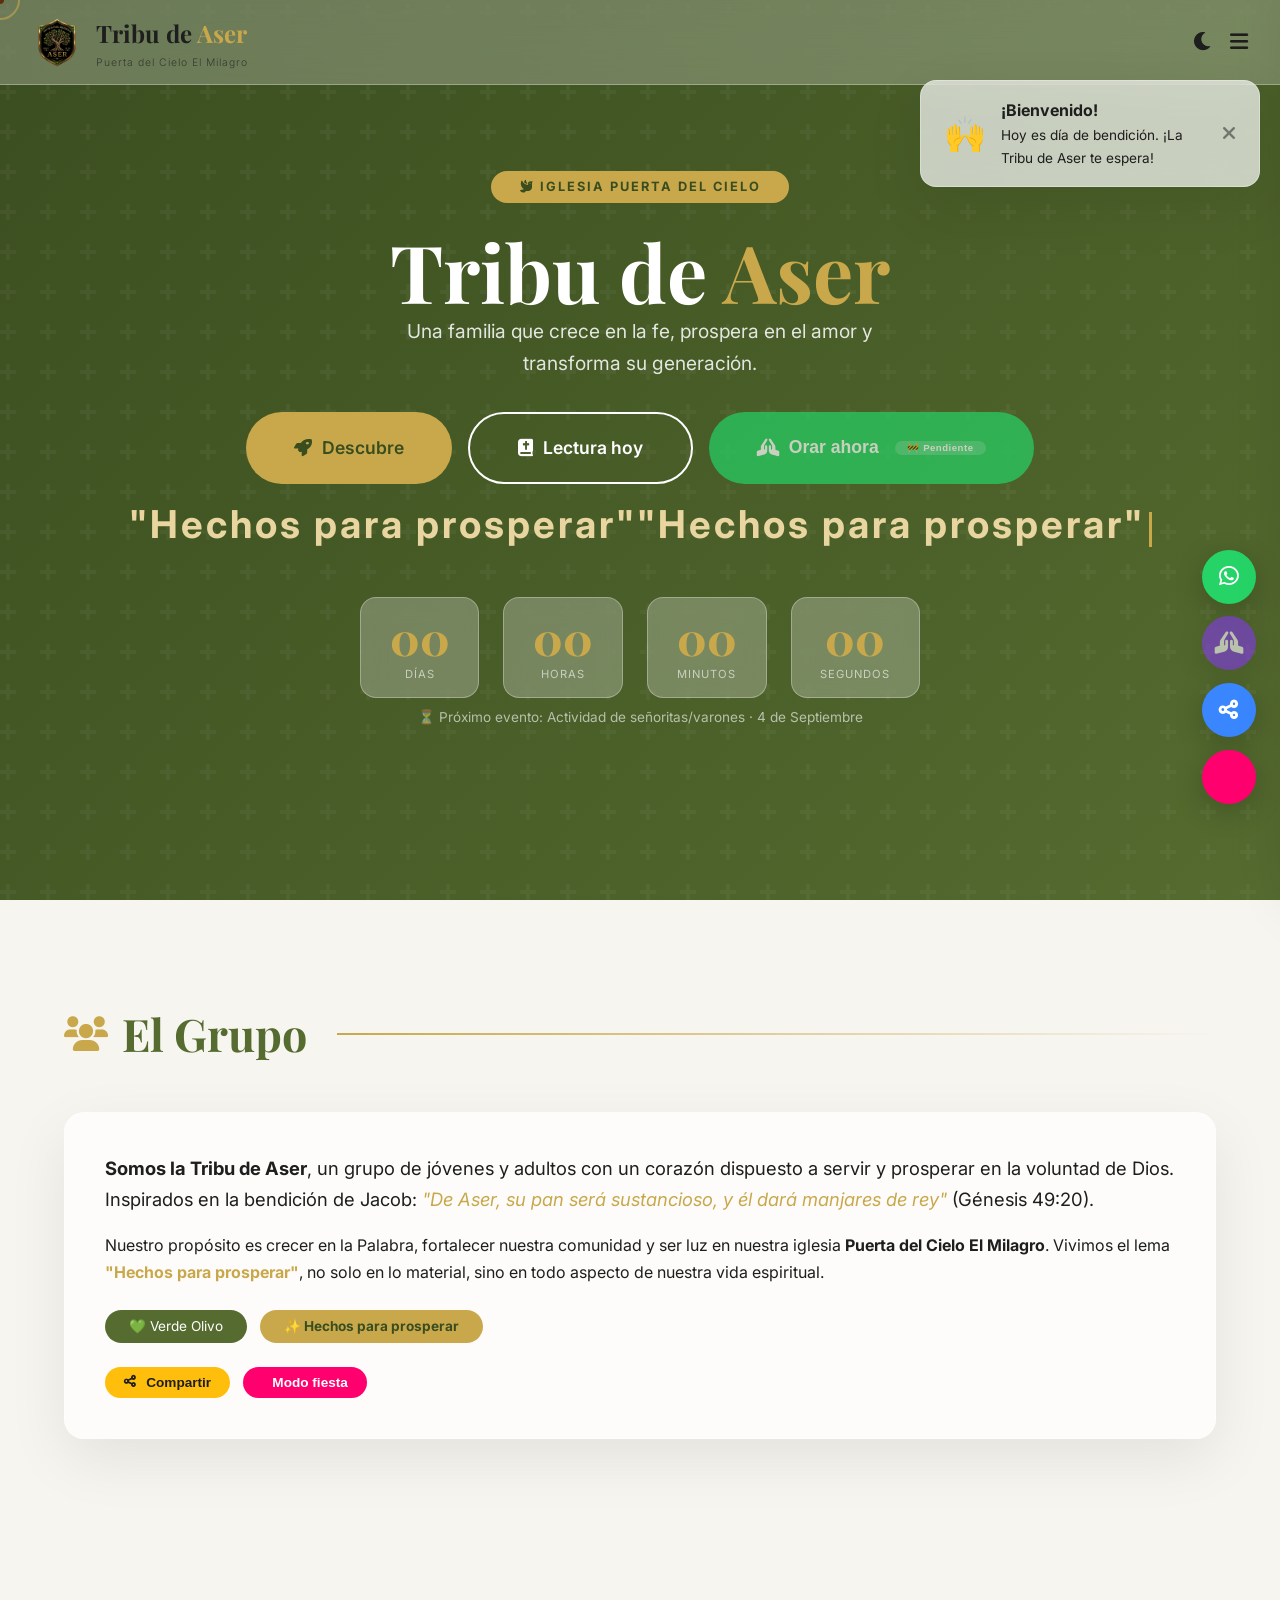
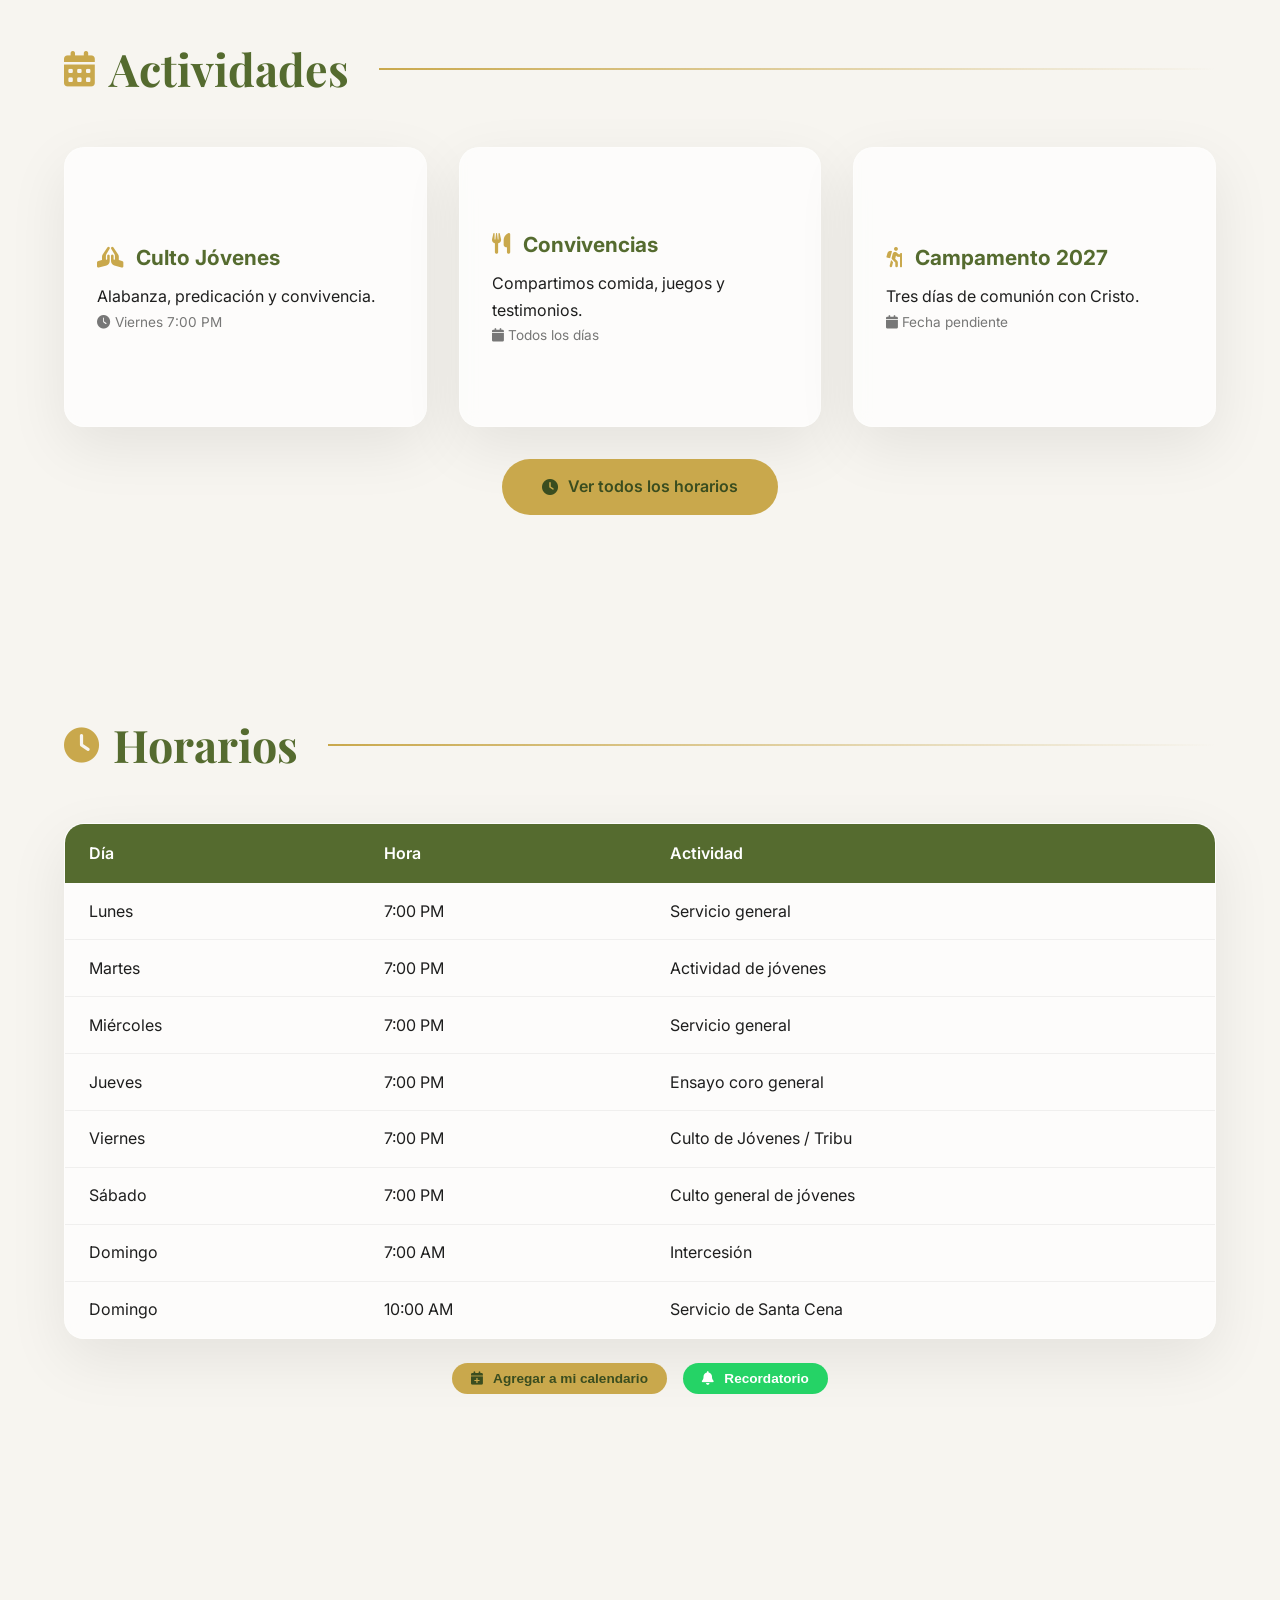
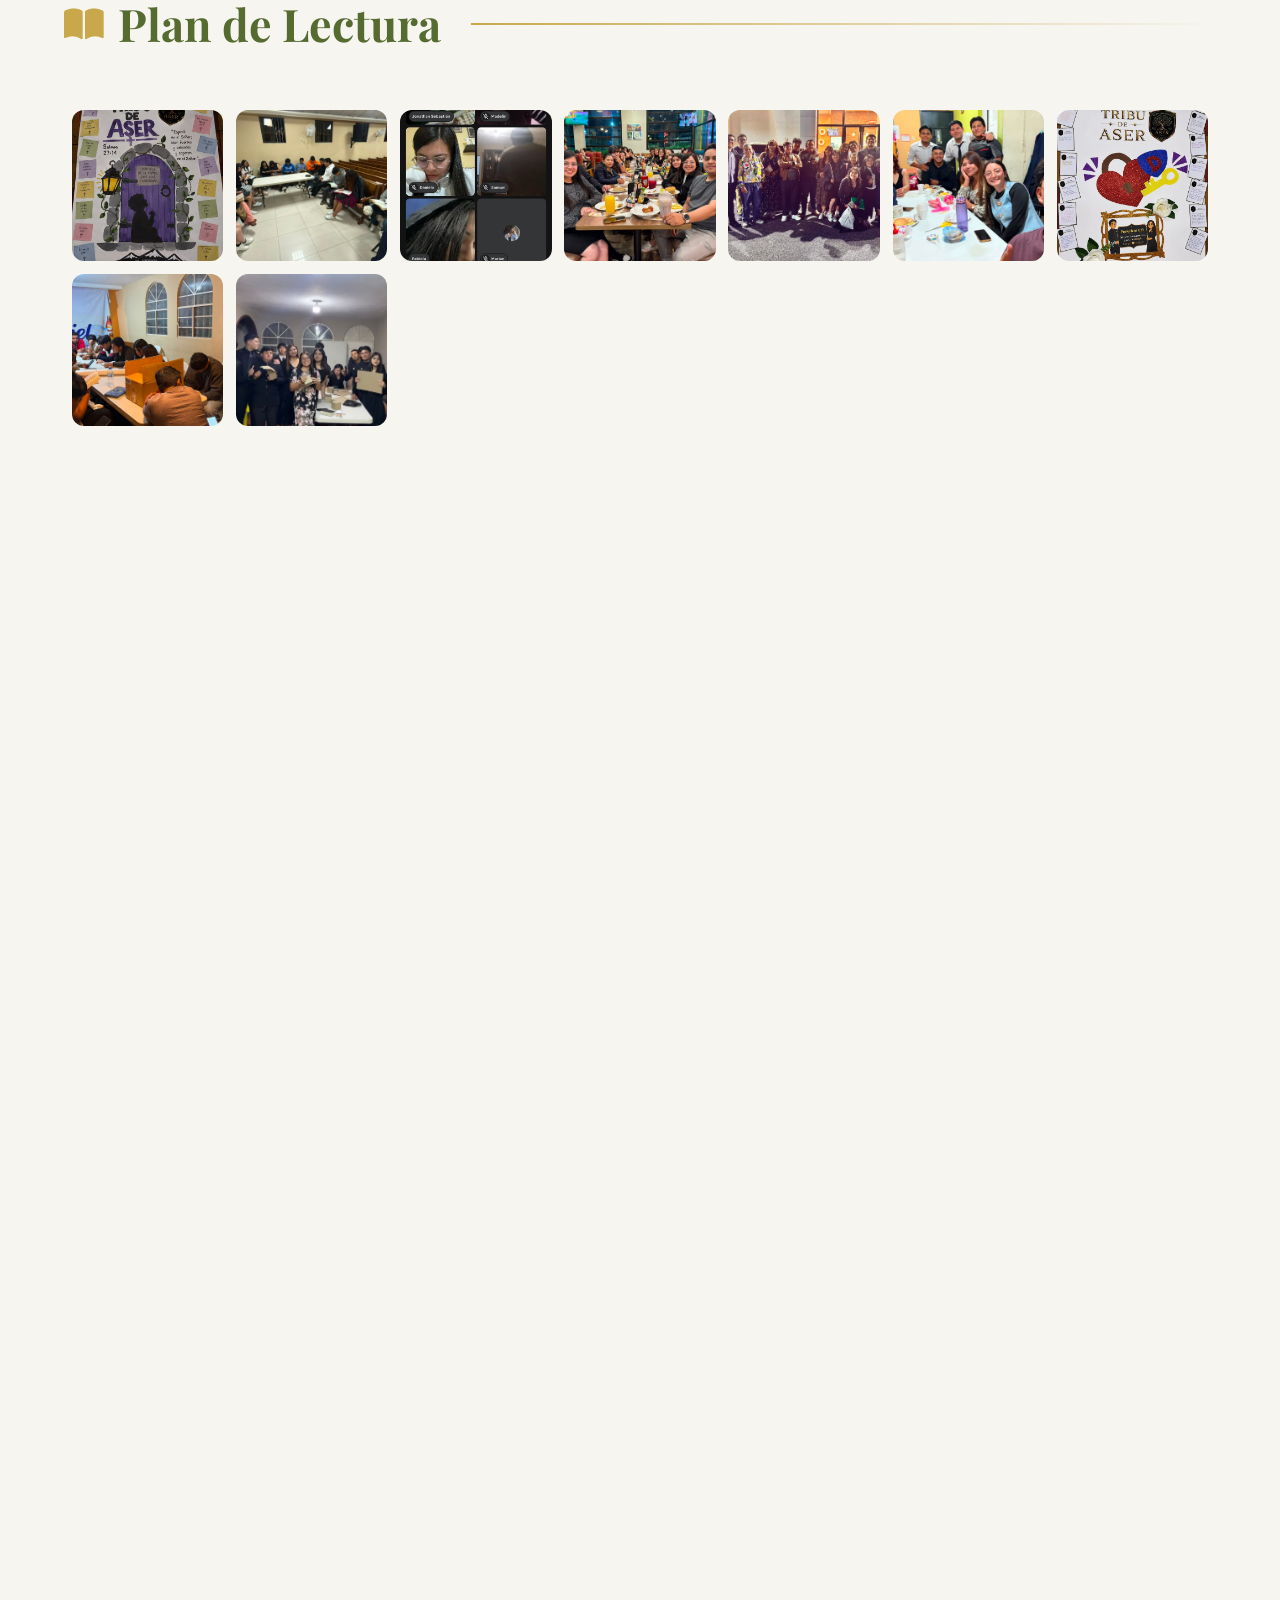
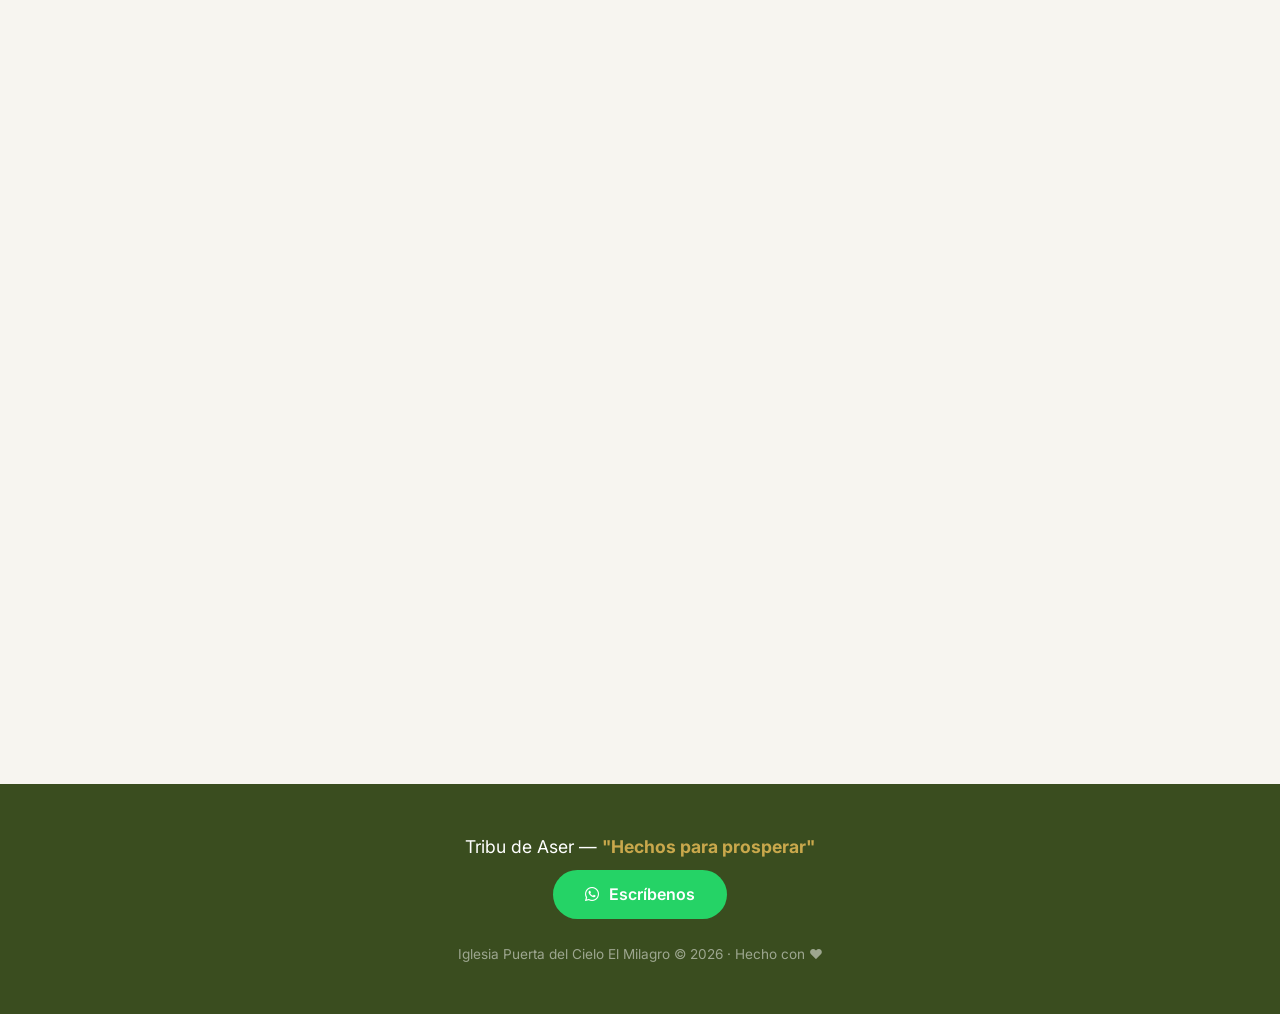
==== commit 79dd1a46: "Add files via upload" ====
--- a/index.html
+++ b/index.html
@@ -57,12 +57,8 @@
             animation: fiestaBg 2s ease infinite alternate;
         }
         @keyframes fiestaBg {
-            0% {
-                background-position: 0% 50%;
-            }
-            100% {
-                background-position: 100% 50%;
-            }
+            0% { background-position: 0% 50%; }
+            100% { background-position: 100% 50%; }
         }
 
         html {
@@ -110,25 +106,15 @@
             opacity: 0.3;
         }
         @media (max-width: 768px) {
-            .cursor-dot,
-            .cursor-ring {
+            .cursor-dot, .cursor-ring {
                 display: none;
             }
-            body {
-                cursor: auto;
-            }
-        }
-
-        ::-webkit-scrollbar {
-            width: 8px;
-        }
-        ::-webkit-scrollbar-track {
-            background: var(--fondo);
-        }
-        ::-webkit-scrollbar-thumb {
-            background: var(--dorado);
-            border-radius: 10px;
-        }
+            body { cursor: auto; }
+        }
+
+        ::-webkit-scrollbar { width: 8px; }
+        ::-webkit-scrollbar-track { background: var(--fondo); }
+        ::-webkit-scrollbar-thumb { background: var(--dorado); border-radius: 10px; }
 
         #progress-bar {
             position: fixed;
@@ -174,9 +160,7 @@
             opacity: 0.7;
         }
         @keyframes spin {
-            to {
-                transform: rotate(360deg);
-            }
+            to { transform: rotate(360deg); }
         }
 
         #particles-interactive {
@@ -214,6 +198,11 @@
             align-items: center;
             gap: 10px;
         }
+        header .logo img {
+            height: 50px;
+            width: auto;
+            object-fit: contain;
+        }
         header .logo h1 {
             font-family: 'Playfair Display', serif;
             font-size: 1.5rem;
@@ -275,9 +264,7 @@
             flex-direction: column;
             gap: 2rem;
         }
-        .offcanvas.open {
-            right: 0;
-        }
+        .offcanvas.open { right: 0; }
         .offcanvas .close-btn {
             align-self: flex-end;
             background: none;
@@ -413,13 +400,8 @@
             animation: blink 0.8s infinite;
         }
         @keyframes blink {
-            0%,
-            100% {
-                opacity: 1;
-            }
-            50% {
-                opacity: 0;
-            }
+            0%, 100% { opacity: 1; }
+            50% { opacity: 0; }
         }
         .hero-content p {
             font-size: 1.2rem;
@@ -558,24 +540,12 @@
         }
 
         @keyframes fadeUp {
-            0% {
-                opacity: 0;
-                transform: translateY(40px);
-            }
-            100% {
-                opacity: 1;
-                transform: translateY(0);
-            }
+            0% { opacity: 0; transform: translateY(40px); }
+            100% { opacity: 1; transform: translateY(0); }
         }
         @keyframes fadeDown {
-            0% {
-                opacity: 0;
-                transform: translateY(-30px);
-            }
-            100% {
-                opacity: 1;
-                transform: translateY(0);
-            }
+            0% { opacity: 0; transform: translateY(-30px); }
+            100% { opacity: 1; transform: translateY(0); }
         }
 
         .container {
@@ -653,8 +623,7 @@
         .flip-card:hover .flip-card-inner {
             transform: rotateY(180deg);
         }
-        .flip-card-front,
-        .flip-card-back {
+        .flip-card-front, .flip-card-back {
             position: absolute;
             inset: 0;
             border-radius: var(--radius);
@@ -768,15 +737,8 @@
             letter-spacing: 3px;
         }
         @keyframes pulse {
-            0%,
-            100% {
-                transform: scale(1);
-                opacity: 1;
-            }
-            50% {
-                transform: scale(1.05);
-                opacity: 0.8;
-            }
+            0%, 100% { transform: scale(1); opacity: 1; }
+            50% { transform: scale(1.05); opacity: 0.8; }
         }
 
         .galeria-grid {
@@ -867,47 +829,91 @@
             color: var(--dorado);
         }
 
+        /* ===== TESTIMONIOS CORREGIDOS ===== */
         .testimonios-wrapper {
             perspective: 1200px;
             overflow: hidden;
             padding: 2rem 0;
-        }
+            position: relative;
+        }
+
         .testimonios-track {
             display: flex;
             gap: 2rem;
             transition: transform 0.8s cubic-bezier(0.22, 1, 0.36, 1);
             will-change: transform;
-        }
+            align-items: stretch;
+        }
+
         .testimonio-card {
             min-width: 320px;
+            max-width: 420px;
+            min-height: 320px;
+            max-height: 420px;
             background: var(--card-bg);
             backdrop-filter: blur(8px);
             border-radius: var(--radius);
-            padding: 2rem;
+            padding: 2rem 1.8rem;
             box-shadow: var(--shadow);
             border: 1px solid var(--border-glass);
             transform: rotateY(0deg) scale(0.92);
             transition: var(--transition);
             flex-shrink: 0;
-        }
+            display: flex;
+            flex-direction: column;
+            flex: 1;
+            overflow: hidden;
+        }
+
         .testimonio-card.active {
             transform: rotateY(0deg) scale(1);
             box-shadow: 0 30px 60px rgba(0, 0, 0, 0.15);
         }
+
         .testimonio-card .quote {
-            font-size: 1.1rem;
+            font-size: 0.9rem;
+            line-height: 1.7;
+            flex: 1;
+            overflow-y: auto;
+            max-height: 200px;
+            min-height: 80px;
+            padding-right: 12px;
+            scrollbar-width: thin;
+            color: var(--texto);
             font-style: italic;
-            color: var(--texto);
-        }
+            text-align: left;
+            word-wrap: break-word;
+        }
+
+        .testimonio-card .quote::-webkit-scrollbar {
+            width: 5px;
+        }
+        .testimonio-card .quote::-webkit-scrollbar-track {
+            background: rgba(0, 0, 0, 0.05);
+            border-radius: 10px;
+        }
+        .testimonio-card .quote::-webkit-scrollbar-thumb {
+            background: var(--dorado);
+            border-radius: 10px;
+        }
+
         .testimonio-card .author {
             margin-top: 1rem;
             font-weight: 700;
             color: var(--dorado);
-        }
+            font-size: 1rem;
+            flex-shrink: 0;
+            padding-top: 0.8rem;
+            border-top: 2px solid rgba(201, 168, 76, 0.2);
+        }
+
         .testimonio-card .role {
-            font-size: 0.85rem;
+            font-size: 0.8rem;
             opacity: 0.6;
-        }
+            flex-shrink: 0;
+            margin-top: 2px;
+        }
+
         .testimonios-controls {
             display: flex;
             justify-content: center;
@@ -977,20 +983,14 @@
             opacity: 1;
             visibility: visible;
         }
-        .fb-wa {
-            background: #25D366;
-        }
+        .fb-wa { background: #25D366; }
         .fb-orar {
             background: #8338EC;
             opacity: 0.6;
             cursor: not-allowed;
         }
-        .fb-share {
-            background: #3A86FF;
-        }
-        .fb-fiesta {
-            background: #FF006E;
-        }
+        .fb-share { background: #3A86FF; }
+        .fb-fiesta { background: #FF006E; }
 
         .btn-top {
             position: fixed;
@@ -1088,7 +1088,6 @@
             opacity: 0.5;
         }
 
-        /* ===== FOOTER SIMPLIFICADO ===== */
         footer {
             background: var(--verde-oscuro);
             color: white;
@@ -1132,64 +1131,53 @@
         }
 
         @media (max-width: 768px) {
-            .hero-content h2 {
-                font-size: 2.8rem;
-            }
-            .hero-content .lema {
-                font-size: 1.6rem;
-            }
-            .section-title {
-                font-size: 2rem;
-            }
-            .section-title::after {
-                display: none;
-            }
+            .hero-content h2 { font-size: 2.8rem; }
+            .hero-content .lema { font-size: 1.6rem; }
+            .section-title { font-size: 2rem; }
+            .section-title::after { display: none; }
             .section-title .badge-pendiente {
                 font-size: 0.6rem;
                 padding: 0.1rem 0.8rem;
                 margin-left: 6px;
             }
-            header {
-                padding: 0.6rem 1rem;
-            }
-            .offcanvas {
-                width: 300px;
-                right: -300px;
-            }
-            .counter-item .num {
-                font-size: 2rem;
-            }
-            .galeria-grid {
-                grid-template-columns: repeat(auto-fit, minmax(150px, 1fr));
-            }
+            header { padding: 0.6rem 1rem; }
+            header .logo img { height: 38px; }
+            header .logo h1 { font-size: 1.2rem; }
+            header .logo small { font-size: 0.55rem; }
+            .offcanvas { width: 300px; right: -300px; }
+            .counter-item .num { font-size: 2rem; }
+            .galeria-grid { grid-template-columns: repeat(auto-fit, minmax(150px, 1fr)); }
+            
+            /* Testimonios responsive */
+            .testimonios-track { gap: 1rem; }
             .testimonio-card {
                 min-width: 260px;
-            }
-            .floating-buttons {
-                right: 0.8rem;
-                bottom: 5rem;
-            }
-            .floating-buttons .fb-btn {
-                width: 44px;
-                height: 44px;
-                font-size: 1.1rem;
-            }
-            .btn-top {
-                bottom: 1rem;
-                right: 1rem;
-                width: 48px;
-                height: 48px;
-                font-size: 1.2rem;
-            }
-            .modal-galeria img {
-                max-width: 95%;
-            }
-            .member-counter .number {
-                font-size: 2.5rem;
-            }
-            .member-counter .number.pendiente {
-                font-size: 1.4rem;
-            }
+                max-width: 300px;
+                min-height: 280px;
+                max-height: 380px;
+                padding: 1.5rem 1.2rem;
+            }
+            .testimonio-card .quote {
+                font-size: 0.85rem;
+                line-height: 1.6;
+                max-height: 160px;
+                min-height: 60px;
+                padding-right: 8px;
+            }
+            .testimonio-card .author { font-size: 0.9rem; padding-top: 0.6rem; }
+            .testimonio-card .role { font-size: 0.7rem; }
+            .testimonios-controls button {
+                width: 40px;
+                height: 40px;
+                font-size: 1rem;
+            }
+            
+            .floating-buttons { right: 0.8rem; bottom: 5rem; }
+            .floating-buttons .fb-btn { width: 44px; height: 44px; font-size: 1.1rem; }
+            .btn-top { bottom: 1rem; right: 1rem; width: 48px; height: 48px; font-size: 1.2rem; }
+            .modal-galeria img { max-width: 95%; }
+            .member-counter .number { font-size: 2.5rem; }
+            .member-counter .number.pendiente { font-size: 1.4rem; }
             .notification {
                 top: 70px;
                 right: 10px;
@@ -1197,19 +1185,22 @@
                 max-width: none;
                 font-size: 0.9rem;
             }
-            .btn-lg {
-                padding: 0.8rem 1.5rem;
+            .btn-lg { padding: 0.8rem 1.5rem; font-size: 0.9rem; }
+            .btn .badge-pendiente-btn { font-size: 0.5rem; padding: 0.05rem 0.5rem; }
+            .lectura-wrapper .overlay-pendiente .pendiente-text { font-size: 2.5rem; }
+            .lectura-wrapper .overlay-pendiente .pendiente-sub { font-size: 0.9rem; }
+        }
+
+        @media (min-width: 769px) and (max-width: 1024px) {
+            .testimonio-card {
+                min-width: 280px;
+                max-width: 360px;
+                min-height: 300px;
+                max-height: 400px;
+            }
+            .testimonio-card .quote {
                 font-size: 0.9rem;
-            }
-            .btn .badge-pendiente-btn {
-                font-size: 0.5rem;
-                padding: 0.05rem 0.5rem;
-            }
-            .lectura-wrapper .overlay-pendiente .pendiente-text {
-                font-size: 2.5rem;
-            }
-            .lectura-wrapper .overlay-pendiente .pendiente-sub {
-                font-size: 0.9rem;
+                max-height: 180px;
             }
         }
     </style>
@@ -1255,32 +1246,29 @@
             <a href="#lectura"><i class="fas fa-book-open"></i> Lectura</a>
             <a href="#galeria"><i class="fas fa-images"></i> Galería</a>
             <a href="#testimonios"><i class="fas fa-comment-dots"></i> Testimonios</a>
-            <!-- CONTACTO ELIMINADO -->
         </nav>
         <div class="lema-off">"Hechos para prosperar"</div>
         <div class="social-off">
             <a href="#"><i class="fab fa-whatsapp"></i></a>
-            <!-- SOLO WHATSAPP EN OFF-CANVAS -->
         </div>
     </div>
 
     <!-- ===== HEADER ===== -->
-<header>
-    <div class="logo">
-        <div style="display:flex; align-items:center; gap:14px;">
-            <!-- LOGO -->
-            <img src="LogoAser.PNG" alt="Logo Tribu de Aser" style="height:50px; width:auto; object-fit:contain;" />
-            <div>
-                <h1>Tribu de <span>Aser</span></h1>
-                <small>Puerta del Cielo El Milagro</small>
+    <header>
+        <div class="logo">
+            <div style="display:flex; align-items:center; gap:14px;">
+                <img src="LogoAser.PNG" alt="Logo Tribu de Aser" style="height:50px; width:auto; object-fit:contain;" />
+                <div>
+                    <h1>Tribu de <span>Aser</span></h1>
+                    <small>Puerta del Cielo El Milagro</small>
+                </div>
             </div>
         </div>
-    </div>
-    <div class="header-actions">
-        <button id="themeToggle"><i class="fas fa-moon"></i></button>
-        <button class="menu-btn" id="openMenu"><i class="fas fa-bars"></i></button>
-    </div>
-</header>
+        <div class="header-actions">
+            <button id="themeToggle"><i class="fas fa-moon"></i></button>
+            <button class="menu-btn" id="openMenu"><i class="fas fa-bars"></i></button>
+        </div>
+    </header>
 
     <!-- ===== HERO ===== -->
     <section class="hero" id="inicio">
@@ -1297,8 +1285,7 @@
                 </button>
             </div>
 
-<div class="lema" id="typingText">"Hechos para prosperar"<span class="typing-cursor"></span></div>
-
+            <div class="lema" id="typingText">"Hechos para prosperar"<span class="typing-cursor"></span></div>
 
             <div class="counter-wrap">
                 <div class="counter-item"><div class="num" id="dias">00</div><div class="label">Días</div></div>
@@ -1410,50 +1397,59 @@
             </div>
         </section>
     </div>
-<!-- ===== LECTURA BÍBLICA CON OVERLAY PENDIENTE ===== -->
+
+<!-- ===== LECTURA BÍBLICA ===== -->
 <div class="container" id="lectura">
     <section class="reveal">
         <h2 class="section-title">
-            <i class="fas fa-book-open"></i> Lectura Bíblica
+            <i class="fas fa-book-open"></i> Plan de Lectura
         </h2>
         <div class="lectura-wrapper">
-            <!-- ===== GALERÍA DE IMÁGENES ===== -->
             <div class="lectura-card" style="padding:0.5rem; background:transparent; backdrop-filter:none; border:none; box-shadow:none; filter:none; opacity:1;">
                 <div class="galeria-grid" style="grid-template-columns: repeat(auto-fit, minmax(150px, 1fr)); gap:0.8rem;">
                     
-                    <!-- IMAGEN 1 -->
                     <div class="g-item" style="aspect-ratio:1/1; border-radius:12px; overflow:hidden;">
                         <img src="LecturaASER1.jpeg" alt="Imagen bíblica 1" style="width:100%; height:100%; object-fit:cover;" />
                     </div>
                     
-                    <!-- IMAGEN 2 -->
                     <div class="g-item" style="aspect-ratio:1/1; border-radius:12px; overflow:hidden;">
                         <img src="LecturaASER2.jpeg" alt="Imagen bíblica 2" style="width:100%; height:100%; object-fit:cover;" />
                     </div>
                     
-                    <!-- IMAGEN 3 -->
                     <div class="g-item" style="aspect-ratio:1/1; border-radius:12px; overflow:hidden;">
                         <img src="LecturaASER3.jpeg" alt="Imagen bíblica 3" style="width:100%; height:100%; object-fit:cover;" />
                     </div>
                     
-                    <!-- IMAGEN 4 -->
                     <div class="g-item" style="aspect-ratio:1/1; border-radius:12px; overflow:hidden;">
                         <img src="LecturaASER4.jpeg" alt="Imagen bíblica 4" style="width:100%; height:100%; object-fit:cover;" />
                     </div>
                     
-                    <!-- IMAGEN 5 -->
                     <div class="g-item" style="aspect-ratio:1/1; border-radius:12px; overflow:hidden;">
                         <img src="LecturaASER5.jpeg" alt="Imagen bíblica 5" style="width:100%; height:100%; object-fit:cover;" />
                     </div>
                     
-                    <!-- IMAGEN 6 -->
                     <div class="g-item" style="aspect-ratio:1/1; border-radius:12px; overflow:hidden;">
                         <img src="LecturaASER6.jpeg" alt="Imagen bíblica 6" style="width:100%; height:100%; object-fit:cover;" />
+                    </div>
+
+                    <div class="g-item" style="aspect-ratio:1/1; border-radius:12px; overflow:hidden;">
+                        <img src="LecturaASER7.jpeg" alt="Imagen bíblica 7" style="width:100%; height:100%; object-fit:cover;" />
+                    </div>
+
+                    <div class="g-item" style="aspect-ratio:1/1; border-radius:12px; overflow:hidden;">
+                        <img src="LecturaASER8.jpeg" alt="Imagen bíblica 8" style="width:100%; height:100%; object-fit:cover;" />
+                    </div>
+
+                    <div class="g-item" style="aspect-ratio:1/1; border-radius:12px; overflow:hidden;">
+                        <img src="LecturaASER9.jpeg" alt="Imagen bíblica 9" style="width:100%; height:100%; object-fit:cover;" />
                     </div>
                     
                 </div>
             </div>
+        </div>
+    </section>
 </div>
+
     <!-- ===== GALERÍA ===== -->
     <div class="container" id="galeria">
         <section class="reveal">
@@ -1478,35 +1474,259 @@
         <img id="modalImg" src="" alt="Imagen ampliada" />
     </div>
 
-<!-- ===== TESTIMONIOS ===== -->
-<div class="container" id="testimonios">
-    <section class="reveal">
-        <h2 class="section-title"><i class="fas fa-comment-dots"></i> Testimonios</h2>
-        <div class="testimonios-wrapper">
-            <div class="testimonios-track" id="testimoniosTrack">
-
-                <!-- TESTIMONIO 1: OMAR (largo) -->
-                <div class="testimonio-card active">
-                    <div class="quote">
-                        "¿Quieres conocer a cerca de las vidas que Dios cambió en este lugar de refugio que Dios nos ha dado a cada uno de nosotros?"
+    <!-- ===== TESTIMONIOS ===== -->
+    <div class="container" id="testimonios">
+        <section class="reveal">
+            <h2 class="section-title"><i class="fas fa-comment-dots"></i> Testimonios</h2>
+            <div class="testimonios-wrapper">
+                <div class="testimonios-track" id="testimoniosTrack">
+
+                    <div class="testimonio-card active">
+                        <div class="quote">
+                            “Cuando conocí a Dios fue por medio de una escuelita de vacaciones, y desde ahí Dios puso sus ojos en mí y comenzó a obrar en mi vida. Poco a poco, Dios se fue revelando y enseñándome más. Aproximadamente dos años después de estar en la iglesia, ya más sometido en el ministerio, comenzaron a levantarse pruebas en mi vida, y el diablo empezó a meter pensamientos en mi mente, los cuales hicieron que mi voluntad de seguir en los caminos de Dios se apagara. Pero Dios permitió que me fuera para mostrarme verdaderamente lo que era estar en el mundo sin Él. Poco a poco llegué a sentir lo mismo de antes: una extrema soledad por situaciones familiares y enfrentar la muerte. Después de un tiempo, Dios vino a mi vida nuevamente para recordarme que Él me había sacado de ese mundo y que podía hacerlo nuevamente. Fue un largo proceso, pero Dios lo hizo. Ahora le sirvo otra vez porque me demostró que con Él nada me falta, y Él es la vida eterna.”
+                        </div>
+                        <div class="author">— Omar Palacios S.</div>
+                        <div class="role">Integrante Escuela bíblica PDC el Milagro</div>
                     </div>
-                    <div class="author">— Omar Palacios S.</div>
-                    <div class="role">Integrante Escuela bíblica PDC el Milagro (Próximamente) </div>
+
+                    <div class="testimonio-card">
+                        <div class="quote">
+                            “De lo vil y menospreciado me rescató el Señor. Desde pequeño crecí en una iglesia cristiana evangélica y fui instruido en las cosas del Señor. Con el tiempo llegaron muchas situaciones y problemas a mi vida que dejaron vacíos en mi corazón. En vez de permitir que el Señor llenara ese vacío, yo buscaba amigos para distraerme y no pensar en esas cosas. Cuando estuve en la High School (básicos), empecé a juntarme con malas amistades. Primero eran risas y chistes, pero terminó siendo drogas y alcohol. A mí me gustaba mucho la escuela y la ciencia, y aprendí a cultivar marihuana. Ya cultivando, me empezaron a involucrar para sembrar para una pandilla. Empecé a distribuir en todos lados, en diferentes ciudades. Caí en el vicio, en la drogadicción, y me aparté de los caminos del Señor por no saber llenar el vacío que tenía en el corazón. Pasaron los años, entre la fama, la gloria, el dinero y la popularidad. Dios me hablaba constantemente; mis padres oraban por mi vida, pidiendo que el Señor tuviera misericordia. Dios me llamaba y me hablaba por medio de diferentes personas, pero yo no quise hacer caso. Un 24 de diciembre, mientras llovía y las carreteras estaban mojadas, me entró un espíritu de muerte: quería terminar con mi vida. Iba a más de 100 millas por hora cuando pasé sobre un charco de agua y perdí el control del volante. Empecé a dar vueltas sin parar. En medio de esas vueltas solo dije: “Señor, ten misericordia de mí.” Me estrellé y ese día sufrí una contusión y caí en coma. El Señor me había preservado la vida. Después de tantos llamados, Él volvió a llamarme con cuerdas de amor. Yo sabía que era hora de regresar a casa. Al poco tiempo Dios me dio el privilegio de regresar a Guatemala después de 13 años y enamorarme nuevamente del Señor. De lo vil y menospreciado nos ha sacado Dios. Le doy gracias a Dios por la misericordia que tuvo de mí: tengo cicatrices por todos lados, no tengo un diente… pero tengo vida, y vida en abundancia. Dios me llamó y ahora le sirvo con todo mi corazón y con profundo agradecimiento. Nunca pensé que el Señor me tomaría en cuenta. Su misericordia, su amor incondicional y ese hermoso sacrificio en la cruz del Calvario perdonaron todo mi pecado. Si siete veces cae el justo, siete veces lo levantará el Señor. Si hubiéremos pecado, abogado tenemos para con el Padre: a Jesucristo el justo. No importa cuántas veces falles; si estás alejado, no importa todo eso: el Señor te ama con amor eterno y te invita a regresar a casa."
+                        </div>
+                        <div class="author">— Samuel Macario G.</div>
+                        <div class="role">Integrante Escuela bíblica PDC el Milagro</div>
+                    </div>
+
+                    <div class="testimonio-card">
+                        <div class="quote">
+                            "Te quiero contar mi historia, y empieza así:
+
+A los 12 años, a esa edad, yo ya me empecé a juntar con personas que tenían vicios. Yo empecé probando un cigarro. Pasé un mes fumando a diario; la verdad, no me gustó. Al mes me encontré con una persona de estas con las que nos reuníamos. Venía fumando y le digo:
+
+—¿Qué fumas?
+
+Y me dice:
+
+—Marihuana.
+
+Yo, en mi curiosidad, le digo:
+
+—Dame.
+
+Y me dio. Me empezó a decir cómo debía fumar y, desde ese entonces, a mí me gustó fumar marihuana.
+
+Al pasar los días, empecé a tomar. Recuerdo que la primera vez que me puse bolo me tomé tres cervezas. Como no estaba acostumbrado a tener alcohol en mi cuerpo, con esas tres fueron más que suficientes para que yo perdiera el control. Y desde ese entonces, mi vida cambió y se empezó a llenar de vicios y vicios.
+
+Empecé a consumir cocaína y el famoso crack. Todas las tardes nos reuníamos en diferentes casas abandonadas para hacer relajo.
+
+Pasaron los años. Llegué a la edad de 19 años y yo traté de rehabilitarme buscando de Dios. Duré un período de un año sobrio, libre de todo, y al pasar ese tiempo volví a caer.
+
+Recuerdo que yo, sabiendo que hacía cosas malas, le dije a Dios en mis oraciones:
+
+“Señor, si al llegar a la edad de 20 años yo sigo pecando y no haciendo tu obra, recógeme, llévame contigo, porque yo ya no quiero pecar”.
+
+Pero como Dios es misericordioso, al llegar a los 20 años caí preso. No me morí. Dios me fue a guardar a ese lugar para hacer conciencia en mí y para que yo regresara a sus caminos.
+
+Recuerdo ese día, miércoles 25 de octubre del año 2017. El reloj marcaba las 5 de la tarde. Yo andaba con un grupo en zona 10 tomando. Recuerdo que salimos del lugar y dijimos:
+
+—¿Para dónde agarramos?
+
+—Vamos a zona 1 —dijeron.
+
+—Pidamos un carro que nos lleve.
+
+—No, dijeron, vámonos caminando.
+
+Y ahí veníamos, en todo el camino molestando, hasta que uno dijo:
+
+—¿Y si nos vamos asaltando a las personas?
+
+Y así veníamos. En un asalto que hicimos, no nos percatamos de que teníamos a unos policías atrás. Cuando nos dimos cuenta, ya era demasiado tarde. Yo estaba bien bolo, que ni tiempo me dio de reaccionar y tratar de huir.
+
+Cuando los policías me enchacharon, estábamos solos y poco a poco se empezaron a aglomerar las personas. Yo empecé a oír que la gente empezó a decir:
+
+—¡Hay que quemarlos! ¡Quemémoslos!
+
+Y en ese ratito vinieron a mi mente muchos recuerdos. Aquellos pensamientos: “Aquí me voy a quedar. Aquí me voy a morir”.
+
+Y aquel cargo de conciencia de por qué lo había hecho.
+
+En eso, entonces, escucho a uno de los policías, que era el comisario, que dijo:
+
+—Métanlos a la patrulla y llévenlos a Torre de Tribunales de una vez para que no tengamos problemas.
+
+Nos llevaron a zona 1. Me empezaron a tomar datos y nos ficharon. Esperamos turno para que el juez nos atendiera.
+
+Llegó el momento. Subimos y nos leyó el motivo de nuestra detención. En una oportunidad que tuve, intenté sobornarlo y me dijo:
+
+—Yo te dejaría ir, mijo, sin cobrarte nada, pero tenés parte pendiente y por ellos, que pusieron la denuncia, no puedo hacerlo.
+
+Subimos nuevamente a audiencia y ahí nos dijeron que íbamos para zona 18, al preventivo, que estaríamos ahí por tres meses y medio de investigación.
+
+Llegamos a ese lugar. Esperamos a que nos metieran a nuestro sector. Yo iba con aquel miedo, aquel temor de que me hicieran daño. Y dentro de mi mente le pedía perdón a Dios y, al mismo tiempo, le pedía que no me fuera a pasar nada.
+
+Llegué a mi sector. Me dicen:
+
+—¿Venís golpeado?
+
+Yo les digo:
+
+—Gracias a Dios, no.
+
+Y me dicen:
+
+—Pues aquí sí te vamos a golpear.
+
+Y gracias a Dios solo estaban bromeando, jajaja. ¡Qué alivio sentí!
+
+Cuando vi que no me preguntaron: “¿Vas a arreglar o vas a hacer talacha?”, les dije:
+
+—Voy a arreglar.
+
+Entonces:
+
+—Pasate para allá.
+
+Y ahí estaba. “Cuando paguen por vos, te llevamos con los demás”.
+
+Y así fue. Se pagó y ya estaba adentro con todos los demás.
+
+Yo entré en un estado de depresión. Me estaba enfermando. Me hice de amigos ahí adentro y uno me dice:
+
+—Dejá de pensar en las personas de allá afuera. Ellos llevan su vida normal. Allá afuera ellos están bien. Están tristes por vos, sí, pero están bien. Preocupate por vos, que estás aquí adentro. Si te ponés malo, ¿quién por vos aquí?
+
+Y así fue. Me acostumbré a la vida de ahí y fueron pasando los días.
+
+Ya se acercaba Navidad y me dicen:
+
+—Aquí se pone alegre esto.
+
+Yo no creía, hasta que llegó el 24. Eso era una fiesta. Estaba todo el lugar adornado. El dueño del sector mandó hacer carne asada para darnos de cenar y así la pasamos. Había música que hasta las 5 de la mañana fue quitada. Todos amanecimos ahí, vaya que vaya de molestar.
+
+Era mi primera Navidad y la pasé bolo y drogado. Y así fue el 31: igual, otra gran fiesta.
+
+Y así fue pasando el tiempo. Empecé a subir a audiencia y, conforme mi caso avanzaba, me sentenciaron a 7 años de prisión inconmutables.
+
+Pasaron los días y viví los momentos más feos de la cárcel: los famosos motines.
+
+Era un día de visita. Yo estaba entrando a mi sector cuando oí que pasaron gritando:
+
+—¡Vivos, porque reventó esto! ¡Hay motín!
+
+Me pongo los tenis y me acerco a la puerta. Empiezo a oír los disparos por aquí, por allá. Empiezo a oír que los presos a los que habían herido empiezan a gritar pidiendo ayuda.
+
+Duró como unas cuatro horas ese motín. Llegan los policías y empieza el intercambio de disparos hasta que lograron retomar el control.
+
+Es duro ver este tipo de cosas.
+
+A los días, me mandó a llamar mi licenciado y me dijo:
+
+—Es la última vez que te veo. ¿Qué querés que haga por vos?
+
+Yo le dije:
+
+—Pida mi traslado para Pavón.
+
+Y así fue.
+
+Yo oía que mucha gente decía, y me decían:
+
+“Allá en la granja la vida es mejor”.
+
+Y un 17 de julio del 2019 llegó mi traslado.
+
+Acababa de pasar la hora del desayuno. Era como a las 9:30. Llega un colaborador y me iba a llamar:
+
+—¡Garfield! Salí de donde estás.
+
+Y le digo:
+
+—¿Qué onda?
+
+Y me dijo:
+
+—Vos te llamás Ronaldo Martínez, ¿verdad?
+
+Yo le digo:
+
+—Sí.
+
+—Agarrá tus cosas. Vas de traslado.
+
+Yo estaba nervioso, pero a la misma vez con miedo otra vez, de nuevo a otro lugar.
+
+Me sacaron del preventivo y me llevaron a Pavón.
+
+Llegamos a este lugar. Estábamos en la dirección y, como a las 2 de la mañana, nos llevaron a nuestro sector. A mí me llevaron a las 4B.
+
+Entré. Me llevaron a presentarme con el dueño del sector. Solo dijo:
+
+—Llévalo allá atrás, que suba a la tarima. Deciles que le den un espacio ahí donde dormir.
+
+Llegué. Estaban unos despiertos todavía. Me acosté y me dijeron:
+
+—¿De dónde venís?
+
+Les digo:
+
+—Del preventivo.
+
+Me dicen:
+
+—¿Fumás?
+
+Y yo:
+
+—Sí.
+
+Y nos empezamos a drogar ahí.
+
+Al día siguiente me sacan a conocer. Ahí fui a recorrer todo. Ya me encontré con las personas que yo conocía. Ya llamé a mi familia y me logré comunicar con ellos.
+
+Pasaron los días. Viví varios motines ahí en ese penal, peleas, requisas, pero siempre Dios guardándome.
+
+Pasó el tiempo y, por buena conducta, obtuve la reducción de pena y salí a los 3 años y 8 meses.
+
+Recuerdo que fue un 25 de junio del 2021 que recobré mi libertad. A las 7 de la noche nos sacaron.
+
+Mi mente se había llenado de odio y rencor. Mis pensamientos eran salir y hacer lo malo, morir haciendo lo malo.
+
+Pero ese día que salí, al cruzar el primer portón y ver el cielo desde afuera, mi vida dio un giro de 360 grados. Todos esos pensamientos se me quitaron.
+
+Al día siguiente vi a mis hermanos. Fue una alegría poder verlos. Luego llegué a San Marcos con mis padres. Allá estuve un tiempo. Luego regresé al Milagro.
+
+Empecé a congregarme en la iglesia y mi vida ha sido diferente.
+
+El buscar de Dios me hizo ser diferente. Se fueron los vicios. Las cadenas que me tenían atado fueron rotas y yo fui libre del enemigo.
+
+Y hoy, a la fecha, puedo decir y confesar que he ganado la batalla, que ya no soy más un esclavo de Satanás."
+
+                        </div>
+                        <div class="author">— Ronaldo Martinez.</div>
+                        <div class="role">Diacono iglesia Puerta del Cielo El Milagro</div>
+                    </div>
+
+                    <div class="testimonio-card">
+                        <div class="quote">
+                            “Tuve un proceso muy difícil, crecí en un hogar cristiano pero en pandemia me aleje, tuve problemas en mi hogar, por problemas entre mis padres fue muy difícil el ver como mi familia se alejaba de Dios y todo cambia fue un golpe muy duro, mi corazón se lleno de reclamos hacia Dios, tenía un corazón muy duro y rencor en él, estaba amargada, regrese a los brazos de Dios gracias a una escuelita de vacaciones, después de años, hasta día de hoy Dios sigue moldeando mi corazón y trabajando en mi vida, gracias a él estoy bien y por su gracia es que hoy estoy sirviéndole con todo el corazón, es muy difícil vivir el proceso, no entendemos el propósito que él tiene para nuestra vida, cuando nos entregamos él hace cosas maravillosas en nuestra vida y entendí que no hay cosa mejor que estar con él. DIOS TE BENDIGA.”
+                        </div>
+                        <div class="author">— Melany Hernández</div>
+                        <div class="role">Integrante Sociedad de Jóvenes Jehová Jireh Puerta del Cielo el Milagro</div>
+                    </div>
+
                 </div>
-
             </div>
-        </div>
-
-        <div class="testimonios-controls">
-            <button id="testPrev"><i class="fas fa-chevron-left"></i></button>
-            <button id="testNext"><i class="fas fa-chevron-right"></i></button>
-        </div>
-
-        <div style="text-align:center; margin-top:1.5rem;">
-            <button class="btn btn-primary btn-sm" id="btnTestimonio"><i class="fas fa-plus-circle"></i> Compartir tu testimonio</button>
-        </div>
-    </section>
-</div>
+
+            <div class="testimonios-controls">
+                <button id="testPrev"><i class="fas fa-chevron-left"></i></button>
+                <button id="testNext"><i class="fas fa-chevron-right"></i></button>
+            </div>
+
+            <div style="text-align:center; margin-top:1.5rem;">
+                <button class="btn btn-primary btn-sm" id="btnTestimonio"><i class="fas fa-plus-circle"></i> Compartir tu testimonio</button>
+            </div>
+        </section>
+    </div>
 
     <!-- ===== BOTONES FLOTANTES ===== -->
     <div class="floating-buttons">
@@ -1531,7 +1751,7 @@
     <!-- ===== BOTÓN SUBIR ===== -->
     <button class="btn-top" id="btnTop"><i class="fas fa-arrow-up"></i></button>
 
-    <!-- ===== FOOTER SIMPLIFICADO ===== -->
+    <!-- ===== FOOTER ===== -->
     <footer>
         <p style="font-size:1.1rem;">Tribu de Aser — <strong style="color:var(--dorado);">"Hechos para prosperar"</strong></p>
         <a href="https://wa.me/50259231912" class="footer-wa" target="_blank">
@@ -1553,7 +1773,6 @@
             }, 2500);
         });
 
-        // ===== NOTIFICACIÓN =====
         document.getElementById('notifClose').addEventListener('click', function() {
             document.getElementById('notification').classList.remove('show');
         });
@@ -1565,8 +1784,7 @@
             let w, h;
             const particles = [];
             const count = 70;
-            let mouseX = -9999,
-                mouseY = -9999;
+            let mouseX = -9999, mouseY = -9999;
 
             function resize() {
                 w = window.innerWidth;
@@ -1681,10 +1899,8 @@
         (function customCursor() {
             const dot = document.getElementById('cursorDot');
             const ring = document.getElementById('cursorRing');
-            let mouseX = 0,
-                mouseY = 0;
-            let ringX = 0,
-                ringY = 0;
+            let mouseX = 0, mouseY = 0;
+            let ringX = 0, ringY = 0;
 
             document.addEventListener('mousemove', function(e) {
                 mouseX = e.clientX;
@@ -1702,7 +1918,7 @@
             }
             animateRing();
 
-            const interactives = document.querySelectorAll('a, button, .btn, .flip-card, .g-item, .lectura-item');
+            const interactives = document.querySelectorAll('a, button, .btn, .flip-card, .g-item');
             interactives.forEach(el => {
                 el.addEventListener('mouseenter', () => ring.classList.add('hover'));
                 el.addEventListener('mouseleave', () => ring.classList.remove('hover'));
@@ -1731,7 +1947,6 @@
             }
         });
 
-        // ===== BOTÓN SUBIR =====
         document.getElementById('btnTop').addEventListener('click', function() {
             window.scrollTo({ top: 0, behavior: 'smooth' });
         });
@@ -1824,7 +2039,7 @@
             }
         });
 
-        // ===== TESTIMONIOS =====
+        // ===== TESTIMONIOS CARRUSEL =====
         (function testimonialCarousel() {
             const track = document.getElementById('testimoniosTrack');
             const cards = track.querySelectorAll('.testimonio-card');
@@ -1872,7 +2087,6 @@
 
         // ===== BOTONES ESPECIALES =====
 
-        // Botón Orar (deshabilitado - pendiente)
         document.getElementById('btnOrar').addEventListener('click', function(e) {
             e.preventDefault();
             alert('🚧 Esta función está en desarrollo. Pronto podrás enviar tus peticiones de oración. ¡Gracias por tu paciencia! 🙏');
@@ -1882,21 +2096,10 @@
             alert('🚧 Esta función está en desarrollo. Pronto podrás enviar tus peticiones de oración. ¡Gracias por tu paciencia! 🙏');
         });
 
-        // WhatsApp
         document.getElementById('fbWa').addEventListener('click', function() {
             window.open('https://wa.me/50259231912', '_blank');
         });
 
-        // Asistencia
-        document.getElementById('btnAsistencia').addEventListener('click', function() {
-            alert('✅ ¡Asistencia registrada! Dios te bendiga.');
-        });
-
-        document.getElementById('btnAsistenciaActividad').addEventListener('click', function() {
-            alert('✅ ¡Asistencia registrada! Nos vemos en la actividad.');
-        });
-
-        // Compartir
         document.getElementById('btnCompartir').addEventListener('click', function() {
             if (navigator.share) {
                 navigator.share({
@@ -1923,7 +2126,6 @@
             }
         });
 
-        // Modo fiesta
         let fiestaActive = false;
         document.getElementById('btnFiesta').addEventListener('click', function() {
             document.documentElement.classList.toggle('fiesta');
@@ -1945,44 +2147,27 @@
             }
         });
 
-        // Recordatorio
         document.getElementById('btnRecordatorio').addEventListener('click', function() {
             alert('🔔 Te recordaremos 1 hora antes de las actividades. (Próximamente)');
         });
 
-        // Agregar a calendario
         document.getElementById('btnAgregarCalendario').addEventListener('click', function() {
             const event = {
                 title: 'Tribu de Aser - Culto',
-                start: '2026-08-14T19:00:00',
-                end: '2026-08-14T21:00:00'
+                start: '2026-09-04T19:00:00',
+                end: '2026-09-04T21:00:00'
             };
-            const url =
-                `https://www.google.com/calendar/render?action=TEMPLATE&text=${encodeURIComponent(event.title)}&dates=${event.start.replace(/[-:]/g, '')}/${event.end.replace(/[-:]/g, '')}`;
+            const url = `https://www.google.com/calendar/render?action=TEMPLATE&text=${encodeURIComponent(event.title)}&dates=${event.start.replace(/[-:]/g, '')}/${event.end.replace(/[-:]/g, '')}`;
             window.open(url, '_blank');
         });
 
-        // Ver todas las fotos
         document.getElementById('btnVerTodo').addEventListener('click', function() {
             document.querySelector('.galeria-grid').scrollIntoView({ behavior: 'smooth' });
-            document.querySelector('.galeria-grid').style.animation = 'none';
-            setTimeout(() => {
-                document.querySelector('.galeria-grid').style.animation = '';
-            }, 10);
         });
 
-        // Compartir testimonio
         document.getElementById('btnTestimonio').addEventListener('click', function() {
-            const msg = encodeURIComponent(
-                'Quiero compartir mi testimonio con la Tribu de Aser 🙌\n\nMi nombre: \nMi testimonio: \n\n"Hechos para prosperar"');
+            const msg = encodeURIComponent('Quiero compartir mi testimonio con la Tribu de Aser 🙌\n\nMi nombre: \nMi testimonio: \n\n"Hechos para prosperar"');
             window.open(`https://wa.me/50259231912?text=${msg}`, '_blank');
-        });
-
-        // QR
-        document.getElementById('btnQR').addEventListener('click', function() {
-            alert(
-                '📱 Escanea este código QR para acceder a la página:\n\n(Próximamente generarás un QR real. Por ahora, visita: ' +
-                window.location.href + ')');
         });
 
         // ===== EFECTO DE PARTÍCULAS AL HACER CLIC =====
@@ -1991,20 +2176,20 @@
             for (let i = 0; i < 12; i++) {
                 const particle = document.createElement('div');
                 particle.style.cssText = `
-                            position: fixed;
-                            left: ${e.clientX}px;
-                            top: ${e.clientY}px;
-                            width: ${Math.random() * 8 + 4}px;
-                            height: ${Math.random() * 8 + 4}px;
-                            background: ${colors[Math.floor(Math.random() * colors.length)]};
-                            border-radius: 50%;
-                            pointer-events: none;
-                            z-index: 9999;
-                            transform: translate(-50%, -50%);
-                            animation: particleBurst ${Math.random() * 0.6 + 0.4}s ease-out forwards;
-                            --tx: ${(Math.random() - 0.5) * 200}px;
-                            --ty: ${(Math.random() - 0.5) * 200 - 50}px;
-                        `;
+                    position: fixed;
+                    left: ${e.clientX}px;
+                    top: ${e.clientY}px;
+                    width: ${Math.random() * 8 + 4}px;
+                    height: ${Math.random() * 8 + 4}px;
+                    background: ${colors[Math.floor(Math.random() * colors.length)]};
+                    border-radius: 50%;
+                    pointer-events: none;
+                    z-index: 9999;
+                    transform: translate(-50%, -50%);
+                    animation: particleBurst ${Math.random() * 0.6 + 0.4}s ease-out forwards;
+                    --tx: ${(Math.random() - 0.5) * 200}px;
+                    --ty: ${(Math.random() - 0.5) * 200 - 50}px;
+                `;
                 document.body.appendChild(particle);
                 setTimeout(() => particle.remove(), 1000);
             }
@@ -2012,11 +2197,11 @@
 
         const styleSheet = document.createElement("style");
         styleSheet.textContent = `
-                    @keyframes particleBurst {
-                        0% { opacity: 1; transform: translate(-50%, -50%) scale(1); }
-                        100% { opacity: 0; transform: translate(calc(-50% + var(--tx)), calc(-50% + var(--ty))) scale(0); }
-                    }
-                `;
+            @keyframes particleBurst {
+                0% { opacity: 1; transform: translate(-50%, -50%) scale(1); }
+                100% { opacity: 0; transform: translate(calc(-50% + var(--tx)), calc(-50% + var(--ty))) scale(0); }
+            }
+        `;
         document.head.appendChild(styleSheet);
     </script>
 
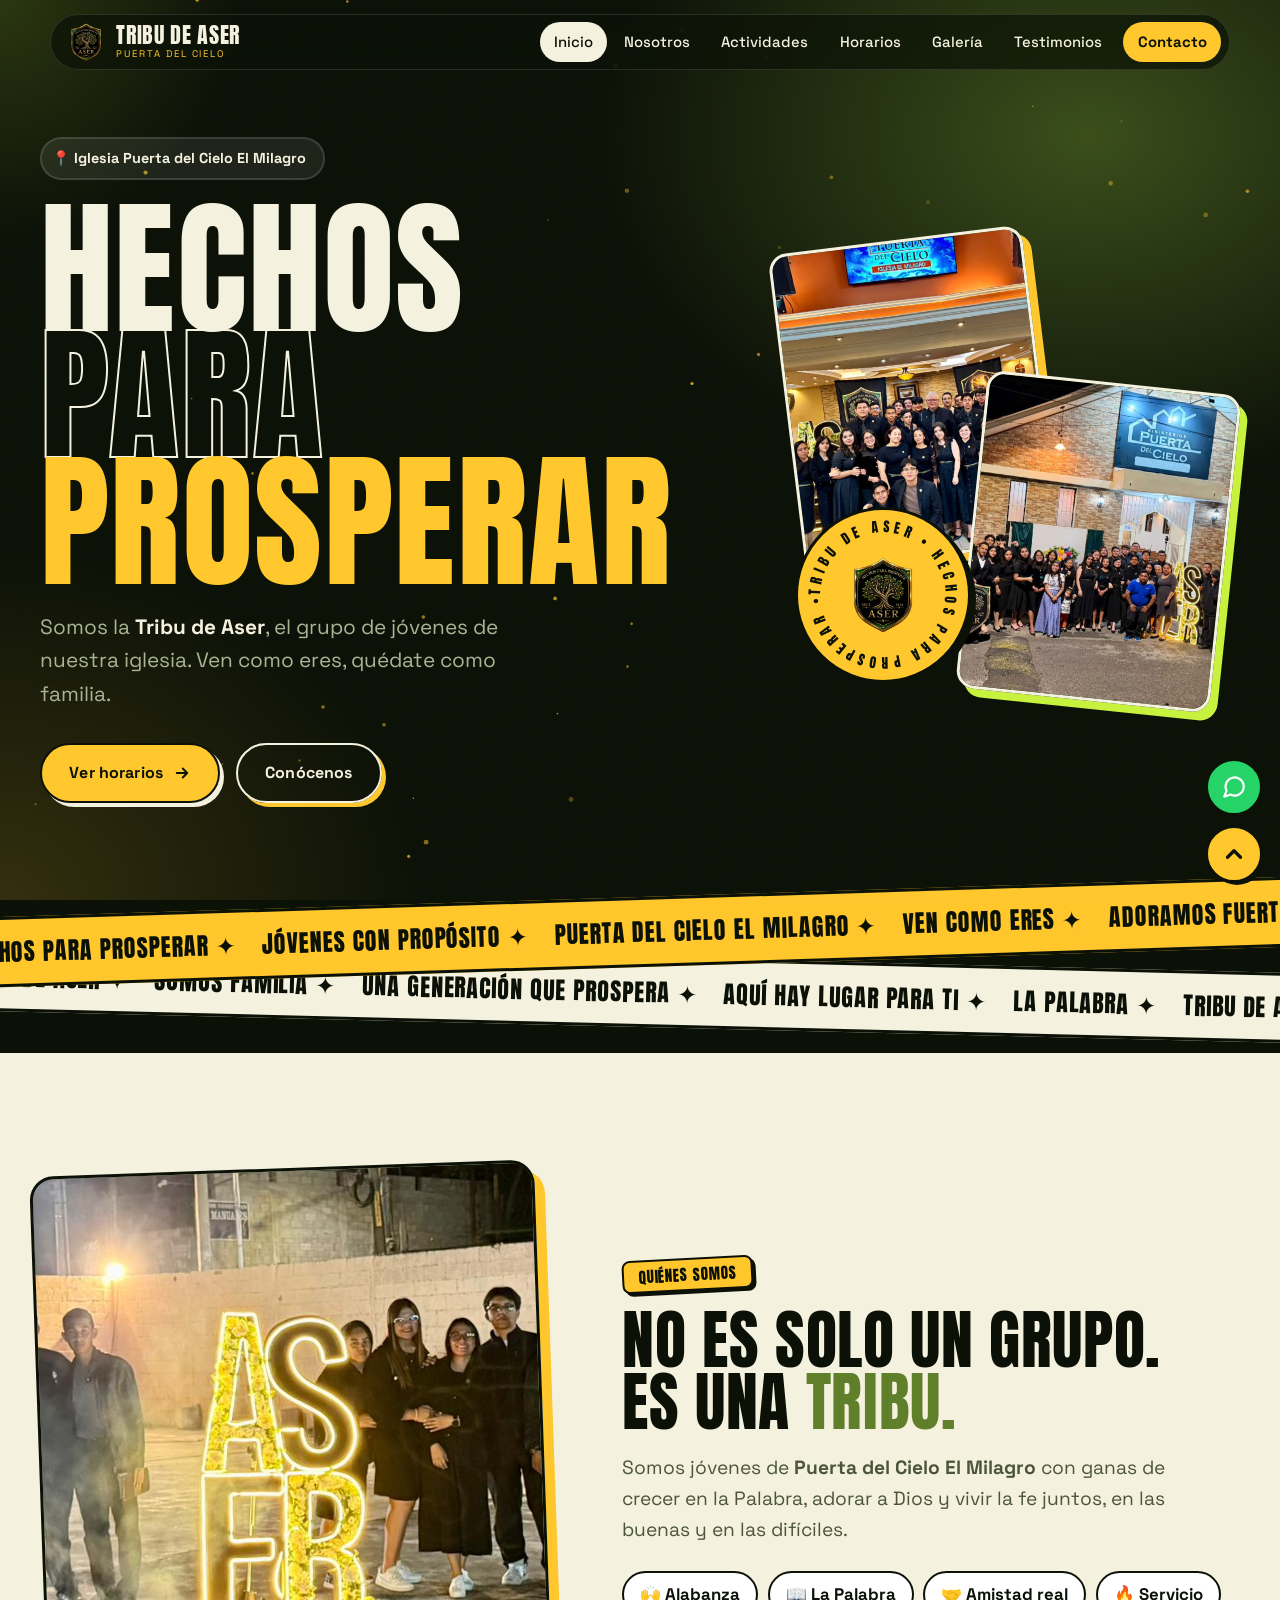
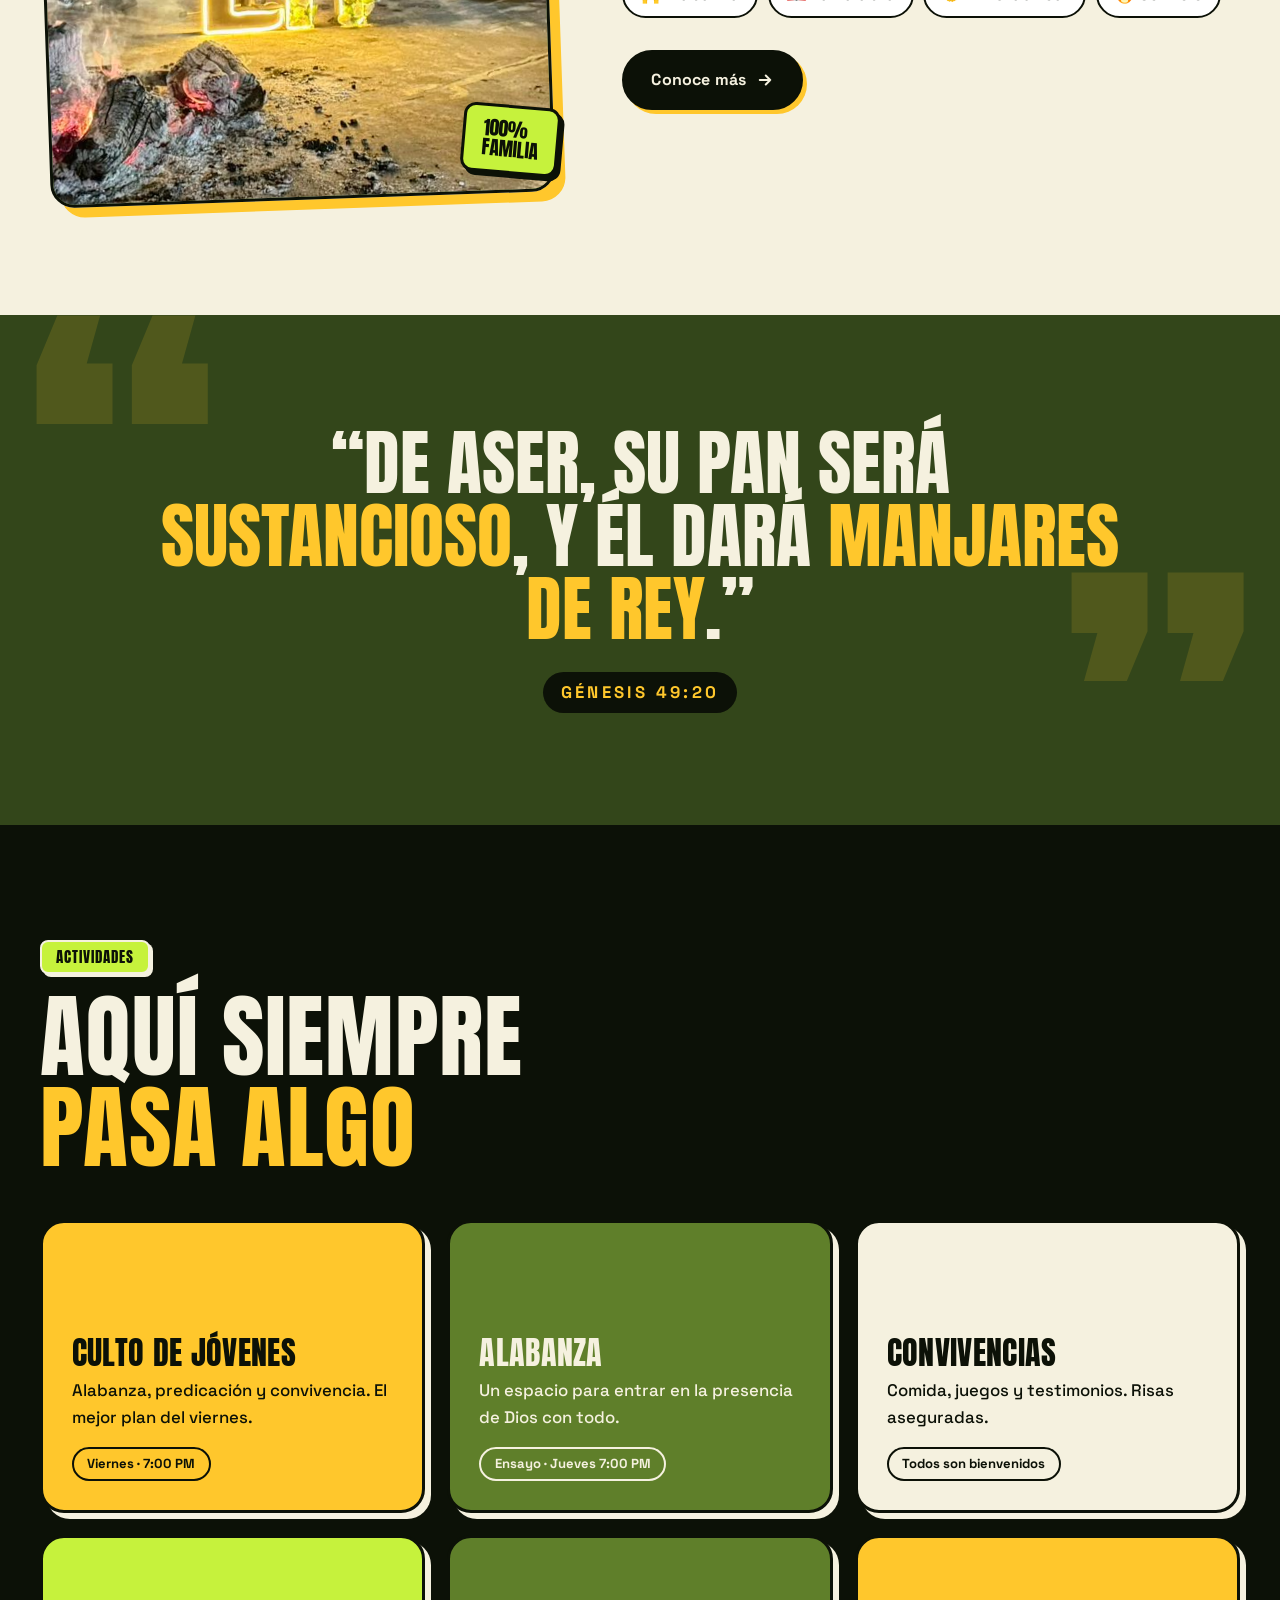
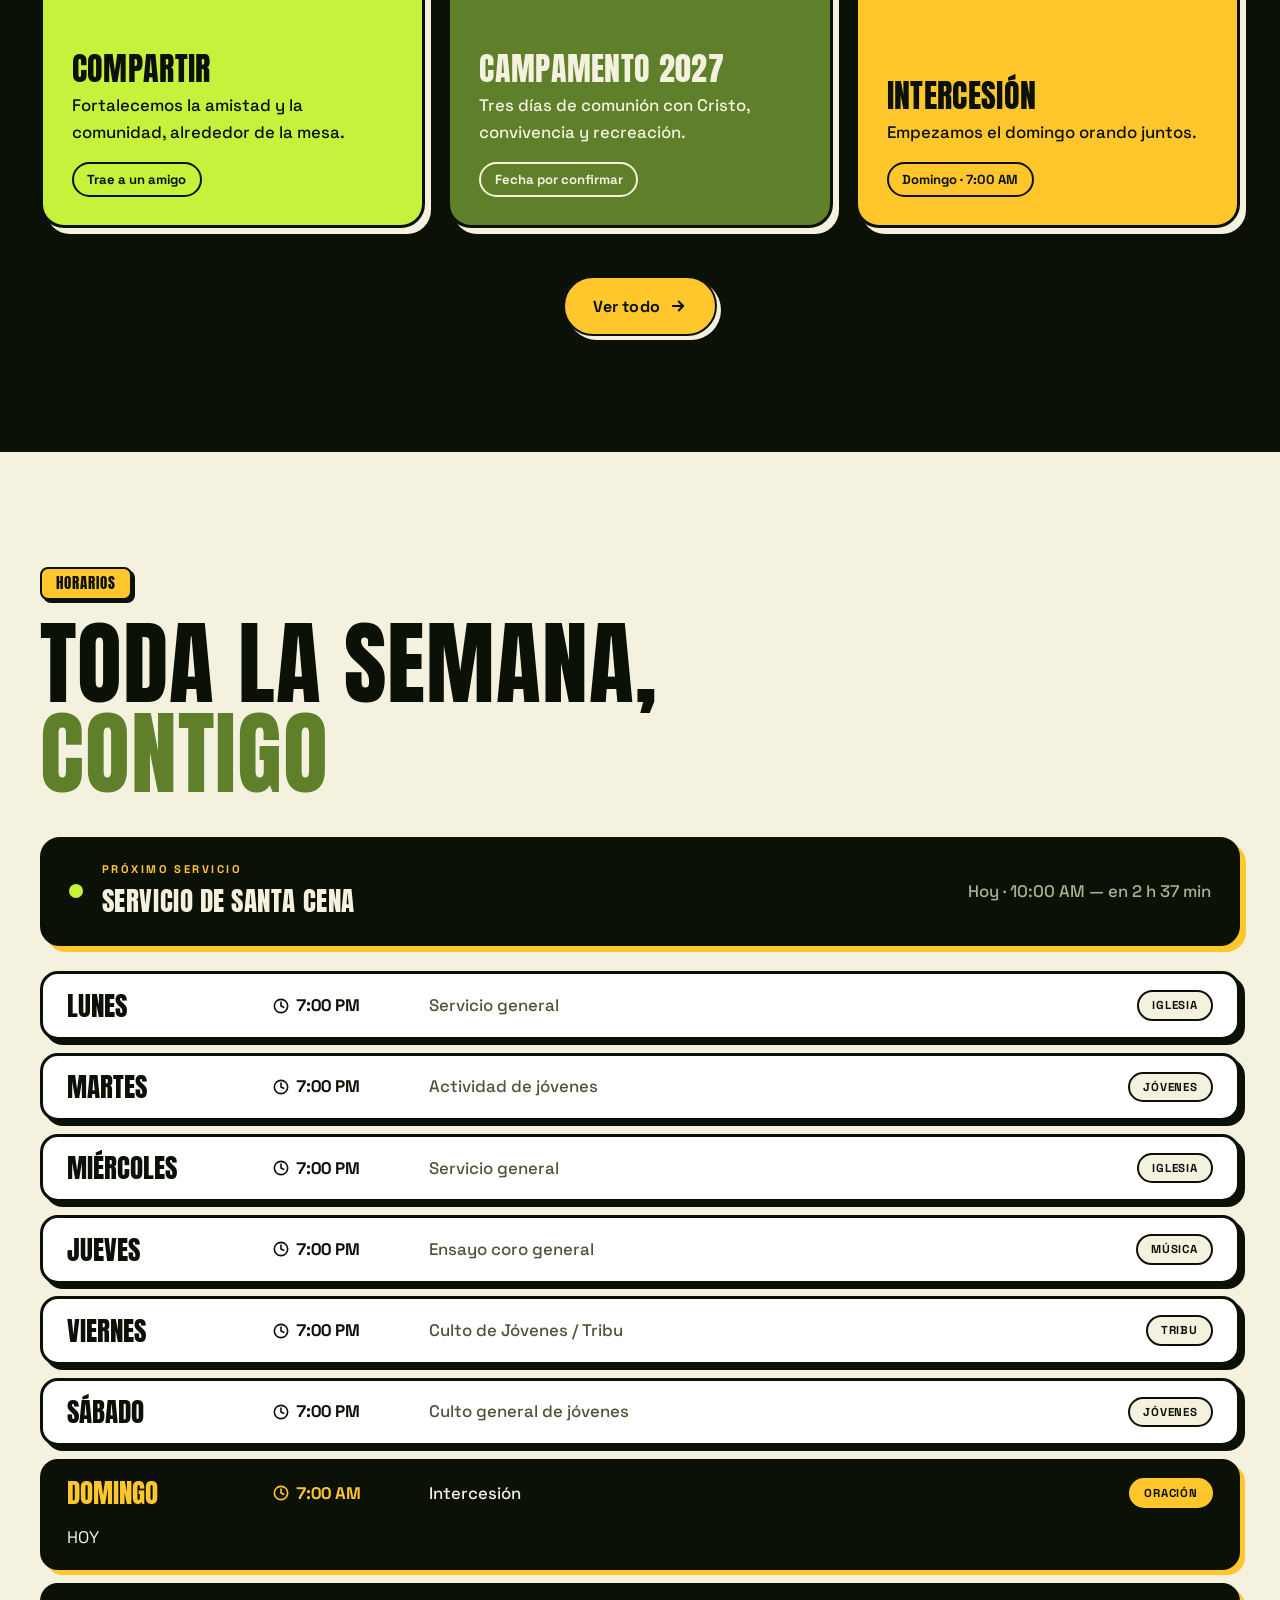
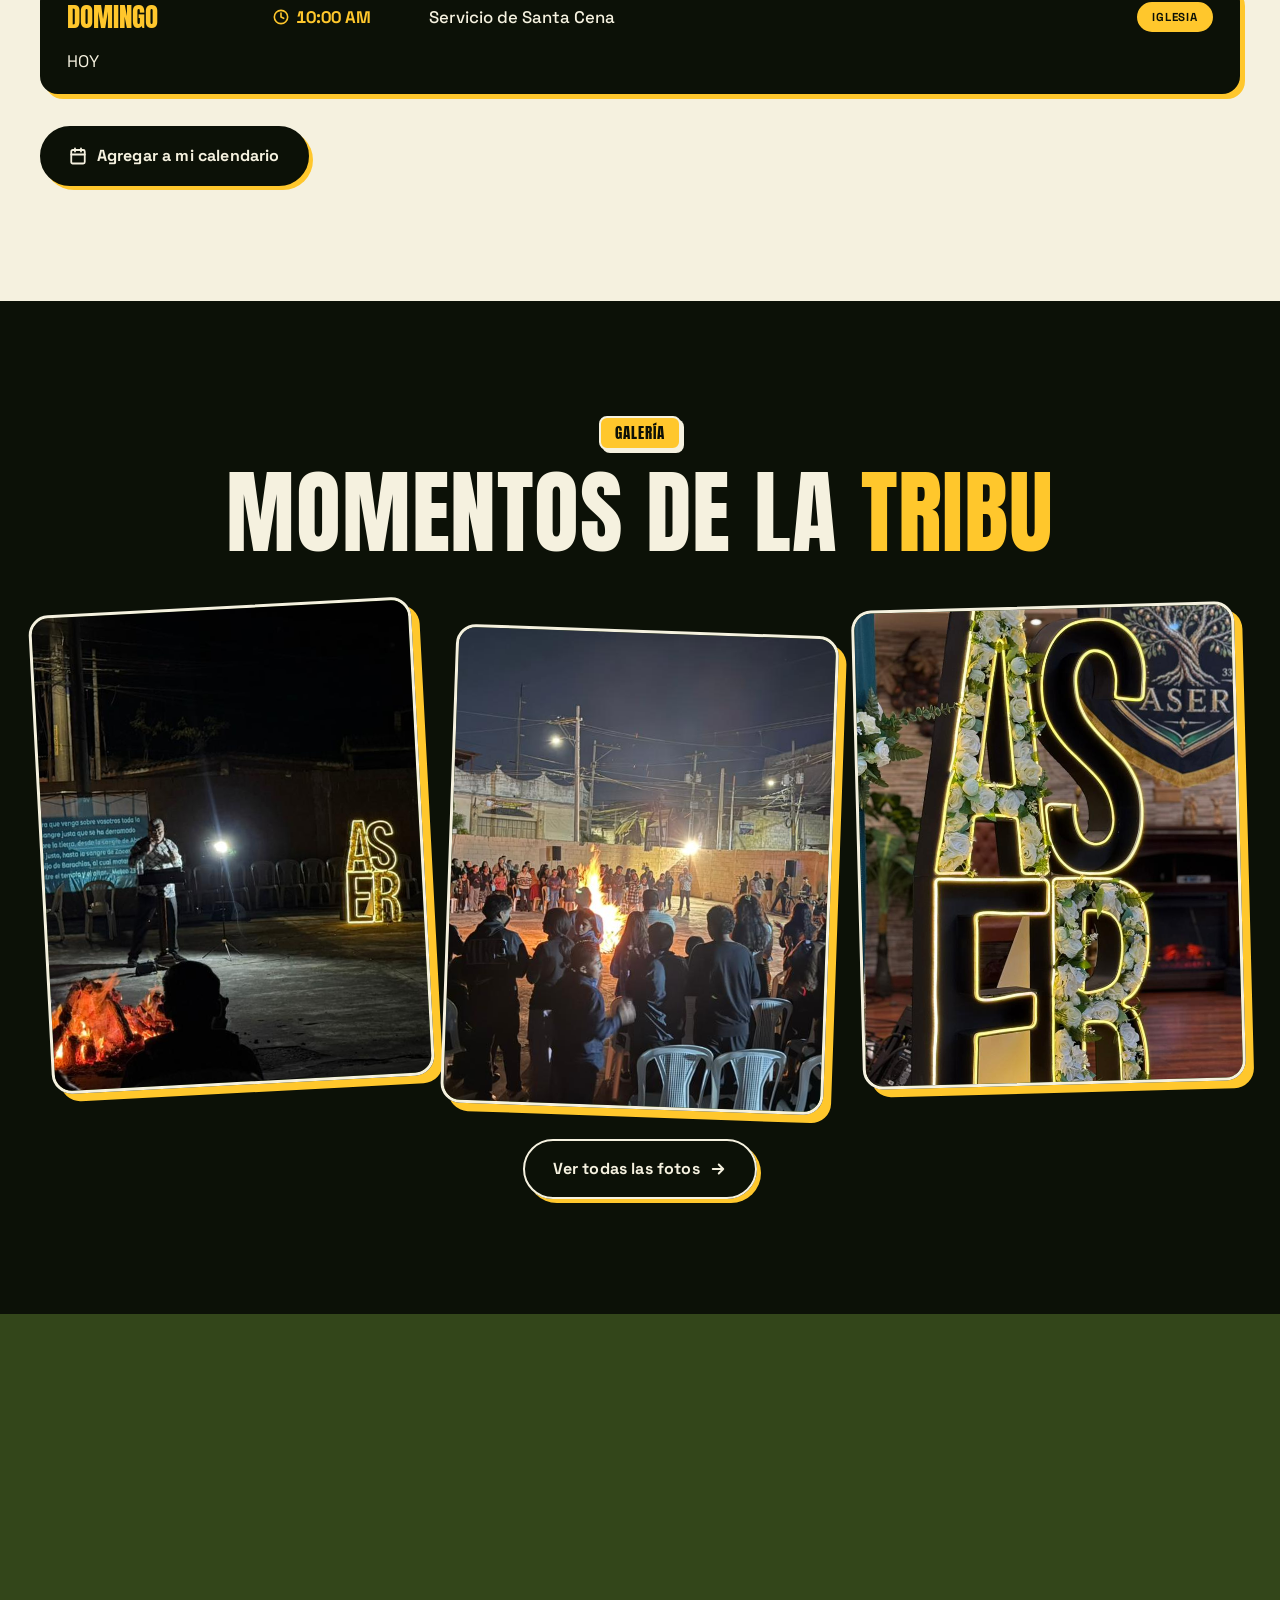
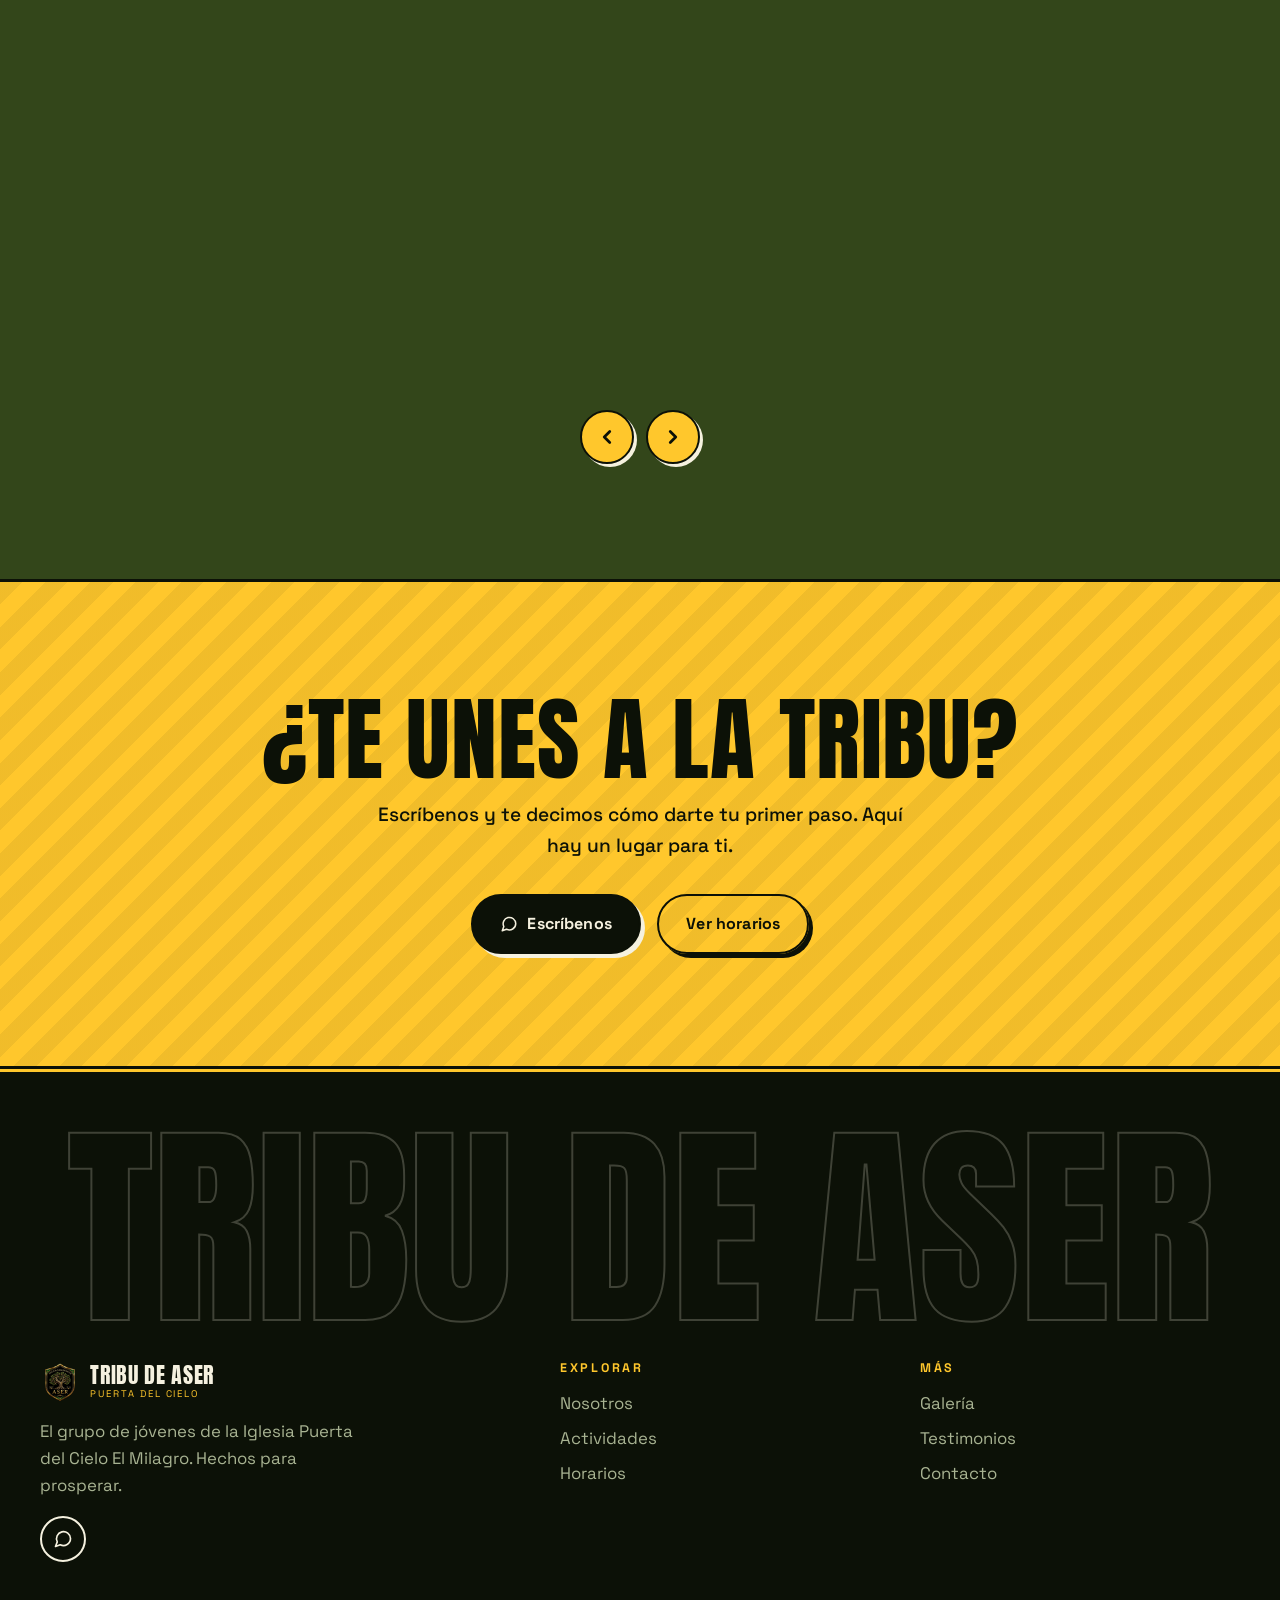
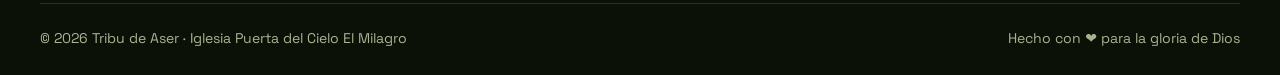
==== commit 10b5a9ea: "Add files via upload" ====
--- a/index.html
+++ b/index.html
@@ -1,2209 +1,206 @@
-<!DOCTYPE html>
-<html lang="es" data-theme="light">
-<head>
-    <meta charset="UTF-8" />
-    <meta name="viewport" content="width=device-width, initial-scale=1.0" />
-    <title>Tribu de Aser · Hechos para prosperar</title>
-    <link href="https://fonts.googleapis.com/css2?family=Playfair+Display:ital,wght@0,700;1,700&family=Inter:wght@300;400;600;700;800&display=swap" rel="stylesheet" />
-    <link rel="stylesheet" href="https://cdnjs.cloudflare.com/ajax/libs/font-awesome/6.0.0-beta3/css/all.min.css" />
-    <style>
-        /* ===== RESET & VARIABLES ===== */
-        * {
-            margin: 0;
-            padding: 0;
-            box-sizing: border-box;
-        }
-
-        :root {
-            --verde: #556B2F;
-            --verde-oscuro: #3a4d1f;
-            --verde-claro: #7A9C4A;
-            --dorado: #C9A84C;
-            --dorado-claro: #e8d5a0;
-            --fondo: #f7f5f0;
-            --texto: #1e1e1e;
-            --blanco: #ffffff;
-            --card-bg: rgba(255, 255, 255, 0.7);
-            --shadow: 0 20px 60px rgba(0, 0, 0, 0.08);
-            --glass: rgba(255, 255, 255, 0.25);
-            --border-glass: rgba(255, 255, 255, 0.3);
-            --radius: 20px;
-            --transition: 0.4s cubic-bezier(0.22, 1, 0.36, 1);
-        }
-
-        [data-theme="dark"] {
-            --fondo: #0d0d0d;
-            --texto: #eaeaea;
-            --blanco: #1a1a1a;
-            --card-bg: rgba(26, 26, 26, 0.85);
-            --shadow: 0 20px 60px rgba(0, 0, 0, 0.6);
-            --glass: rgba(255, 255, 255, 0.03);
-            --border-glass: rgba(255, 255, 255, 0.06);
-        }
-
-        .fiesta {
-            --verde: #FF006E;
-            --verde-oscuro: #8338EC;
-            --verde-claro: #3A86FF;
-            --dorado: #FFBE0B;
-            --dorado-claro: #FB5607;
-            --fondo: #0a0a0a;
-            --card-bg: rgba(255, 255, 255, 0.1);
-            --glass: rgba(255, 255, 255, 0.05);
-            --border-glass: rgba(255, 255, 255, 0.15);
-        }
-        .fiesta .hero {
-            background: linear-gradient(135deg, #FF006E, #8338EC, #3A86FF, #FFBE0B);
-            animation: fiestaBg 2s ease infinite alternate;
-        }
-        @keyframes fiestaBg {
-            0% { background-position: 0% 50%; }
-            100% { background-position: 100% 50%; }
-        }
-
-        html {
-            scroll-behavior: smooth;
-        }
-
-        body {
-            font-family: 'Inter', sans-serif;
-            background: var(--fondo);
-            color: var(--texto);
-            line-height: 1.7;
-            transition: background 0.4s, color 0.4s;
-            overflow-x: hidden;
-            cursor: none;
-        }
-
-        .cursor-dot {
-            position: fixed;
-            width: 8px;
-            height: 8px;
-            background: var(--dorado);
-            border-radius: 50%;
-            pointer-events: none;
-            z-index: 9999;
-            transition: transform 0.15s, width 0.3s, height 0.3s;
-            transform: translate(-50%, -50%);
-            mix-blend-mode: difference;
-        }
-        .cursor-ring {
-            position: fixed;
-            width: 40px;
-            height: 40px;
-            border: 2px solid var(--dorado);
-            border-radius: 50%;
-            pointer-events: none;
-            z-index: 9998;
-            transition: transform 0.25s, width 0.4s, height 0.4s, border-color 0.3s;
-            transform: translate(-50%, -50%);
-            opacity: 0.6;
-        }
-        .cursor-ring.hover {
-            width: 70px;
-            height: 70px;
-            border-color: var(--dorado-claro);
-            opacity: 0.3;
-        }
-        @media (max-width: 768px) {
-            .cursor-dot, .cursor-ring {
-                display: none;
-            }
-            body { cursor: auto; }
-        }
-
-        ::-webkit-scrollbar { width: 8px; }
-        ::-webkit-scrollbar-track { background: var(--fondo); }
-        ::-webkit-scrollbar-thumb { background: var(--dorado); border-radius: 10px; }
-
-        #progress-bar {
-            position: fixed;
-            top: 0;
-            left: 0;
-            height: 3px;
-            background: linear-gradient(to right, var(--dorado), var(--verde-claro));
-            z-index: 10000;
-            width: 0%;
-            transition: width 0.1s;
-        }
-
-        #preloader {
-            position: fixed;
-            inset: 0;
-            background: var(--verde-oscuro);
-            display: flex;
-            flex-direction: column;
-            align-items: center;
-            justify-content: center;
-            z-index: 99999;
-            transition: opacity 0.8s ease, visibility 0.8s ease;
-            gap: 20px;
-        }
-        #preloader.hidden {
-            opacity: 0;
-            visibility: hidden;
-            pointer-events: none;
-        }
-        .loader-ring {
-            width: 60px;
-            height: 60px;
-            border-radius: 50%;
-            border: 4px solid var(--dorado);
-            border-top-color: transparent;
-            animation: spin 0.9s linear infinite;
-        }
-        .loader-text {
-            color: white;
-            font-weight: 300;
-            letter-spacing: 4px;
-            font-size: 0.9rem;
-            opacity: 0.7;
-        }
-        @keyframes spin {
-            to { transform: rotate(360deg); }
-        }
-
-        #particles-interactive {
-            position: fixed;
-            top: 0;
-            left: 0;
-            width: 100%;
-            height: 100%;
-            pointer-events: none;
-            z-index: 0;
-        }
-
-        header {
-            position: fixed;
-            top: 0;
-            left: 0;
-            width: 100%;
-            padding: 0.8rem 2rem;
-            display: flex;
-            justify-content: space-between;
-            align-items: center;
-            z-index: 1000;
-            background: var(--glass);
-            backdrop-filter: blur(20px);
-            -webkit-backdrop-filter: blur(20px);
-            border-bottom: 1px solid var(--border-glass);
-            transition: background 0.3s, backdrop-filter 0.3s;
-        }
-        header.scrolled {
-            background: var(--card-bg);
-            backdrop-filter: blur(30px);
-        }
-        header .logo {
-            display: flex;
-            align-items: center;
-            gap: 10px;
-        }
-        header .logo img {
-            height: 50px;
-            width: auto;
-            object-fit: contain;
-        }
-        header .logo h1 {
-            font-family: 'Playfair Display', serif;
-            font-size: 1.5rem;
-            font-weight: 700;
-        }
-        header .logo h1 span {
-            color: var(--dorado);
-        }
-        header .logo small {
-            font-size: 0.65rem;
-            opacity: 0.7;
-            display: block;
-            font-weight: 300;
-            letter-spacing: 1px;
-        }
-
-        .header-actions {
-            display: flex;
-            align-items: center;
-            gap: 1rem;
-        }
-        .header-actions button {
-            background: none;
-            border: none;
-            font-size: 1.3rem;
-            cursor: pointer;
-            color: var(--texto);
-            transition: 0.3s;
-        }
-        .header-actions button:hover {
-            color: var(--dorado);
-            transform: scale(1.1);
-        }
-
-        .menu-btn {
-            font-size: 1.6rem;
-            background: none;
-            border: none;
-            color: var(--texto);
-            cursor: pointer;
-            transition: 0.3s;
-        }
-        .menu-btn:hover {
-            color: var(--dorado);
-        }
-
-        .offcanvas {
-            position: fixed;
-            top: 0;
-            right: -380px;
-            width: 340px;
-            height: 100vh;
-            background: var(--blanco);
-            box-shadow: -20px 0 60px rgba(0, 0, 0, 0.15);
-            padding: 2.5rem 2rem;
-            transition: right 0.5s cubic-bezier(0.22, 1, 0.36, 1);
-            z-index: 2000;
-            display: flex;
-            flex-direction: column;
-            gap: 2rem;
-        }
-        .offcanvas.open { right: 0; }
-        .offcanvas .close-btn {
-            align-self: flex-end;
-            background: none;
-            border: none;
-            font-size: 1.8rem;
-            cursor: pointer;
-            color: var(--texto);
-            transition: 0.3s;
-        }
-        .offcanvas .close-btn:hover {
-            transform: rotate(90deg);
-            color: var(--dorado);
-        }
-        .offcanvas nav {
-            display: flex;
-            flex-direction: column;
-            gap: 1.2rem;
-        }
-        .offcanvas nav a {
-            font-size: 1.3rem;
-            font-weight: 600;
-            text-decoration: none;
-            color: var(--texto);
-            transition: 0.3s;
-            padding: 0.4rem 0;
-            border-bottom: 2px solid transparent;
-        }
-        .offcanvas nav a:hover {
-            color: var(--dorado);
-            transform: translateX(10px);
-            border-bottom-color: var(--dorado);
-        }
-        .offcanvas .social-off {
-            margin-top: auto;
-            display: flex;
-            gap: 1.2rem;
-            font-size: 1.6rem;
-        }
-        .offcanvas .social-off a {
-            color: var(--texto);
-            transition: 0.3s;
-        }
-        .offcanvas .social-off a:hover {
-            color: var(--dorado);
-            transform: translateY(-4px);
-        }
-        .offcanvas .lema-off {
-            font-family: 'Playfair Display', serif;
-            font-size: 1.2rem;
-            color: var(--dorado);
-            font-style: italic;
-        }
-
-        .overlay {
-            position: fixed;
-            inset: 0;
-            background: rgba(0, 0, 0, 0.5);
-            backdrop-filter: blur(6px);
-            z-index: 1500;
-            opacity: 0;
-            visibility: hidden;
-            transition: 0.4s;
-        }
-        .overlay.active {
-            opacity: 1;
-            visibility: visible;
-        }
-
-        .hero {
-            position: relative;
-            min-height: 100vh;
-            display: flex;
-            align-items: center;
-            justify-content: center;
-            text-align: center;
-            background: linear-gradient(135deg, var(--verde-oscuro) 0%, var(--verde) 100%);
-            color: white;
-            padding: 6rem 2rem 4rem;
-            overflow: hidden;
-            isolation: isolate;
-        }
-        .hero::before {
-            content: '';
-            position: absolute;
-            inset: 0;
-            background: url("data:image/svg+xml,%3Csvg width='80' height='80' viewBox='0 0 80 80' xmlns='http://www.w3.org/2000/svg'%3E%3Cg fill='none' fill-rule='evenodd'%3E%3Cg fill='%23ffffff' fill-opacity='0.04'%3E%3Cpath d='M50 50v-6h-4v6h-6v4h6v6h4v-6h6v-4h-6zm0-40V4h-4v6h-6v4h6v6h4v-6h6v-4h-6zM10 50v-6H6v6H0v4h6v6h4v-6h6v-4H10zM10 10V4H6v6H0v4h6v6h4v-6h6v-4H10z'/%3E%3C/g%3E%3C/g%3E%3C/svg%3E");
-            z-index: 0;
-            transform: translateY(0);
-            transition: transform 0.1s;
-        }
-        .hero-content {
-            position: relative;
-            z-index: 2;
-        }
-        .hero-content .badge {
-            display: inline-block;
-            background: var(--dorado);
-            color: var(--verde-oscuro);
-            padding: 0.3rem 1.8rem;
-            border-radius: 30px;
-            font-weight: 700;
-            font-size: 0.8rem;
-            letter-spacing: 2px;
-            text-transform: uppercase;
-            margin-bottom: 1.5rem;
-            animation: fadeDown 0.8s ease-out;
-        }
-        .hero-content h2 {
-            font-family: 'Playfair Display', serif;
-            font-size: 5rem;
-            font-weight: 700;
-            line-height: 1.1;
-            animation: fadeUp 1s ease-out;
-        }
-        .hero-content h2 span {
-            color: var(--dorado);
-        }
-        .hero-content .lema {
-            font-size: 2.4rem;
-            font-weight: 700;
-            color: var(--dorado-claro);
-            margin: 0.5rem 0 1.2rem;
-            letter-spacing: 3px;
-            min-height: 3.5rem;
-        }
-        .hero-content .typing-cursor {
-            display: inline-block;
-            width: 3px;
-            height: 2.2rem;
-            background: var(--dorado);
-            margin-left: 4px;
-            vertical-align: text-bottom;
-            animation: blink 0.8s infinite;
-        }
-        @keyframes blink {
-            0%, 100% { opacity: 1; }
-            50% { opacity: 0; }
-        }
-        .hero-content p {
-            font-size: 1.2rem;
-            max-width: 540px;
-            margin: 0 auto 2rem;
-            opacity: 0.85;
-            animation: fadeUp 1.2s ease-out;
-        }
-        .hero-content .btn-group {
-            display: flex;
-            gap: 1rem;
-            justify-content: center;
-            flex-wrap: wrap;
-            animation: fadeUp 1.4s ease-out;
-        }
-
-        .btn {
-            padding: 0.9rem 2.5rem;
-            border-radius: 50px;
-            text-decoration: none;
-            font-weight: 600;
-            transition: var(--transition);
-            display: inline-flex;
-            align-items: center;
-            gap: 10px;
-            border: none;
-            cursor: pointer;
-            position: relative;
-            overflow: hidden;
-        }
-        .btn::after {
-            content: '';
-            position: absolute;
-            inset: 0;
-            background: rgba(255, 255, 255, 0.15);
-            transform: translateX(-100%);
-            transition: 0.4s;
-        }
-        .btn:hover::after {
-            transform: translateX(0);
-        }
-        .btn-primary {
-            background: var(--dorado);
-            color: var(--verde-oscuro);
-        }
-        .btn-primary:hover {
-            transform: translateY(-4px) scale(1.02);
-            box-shadow: 0 16px 40px rgba(201, 168, 76, 0.4);
-        }
-        .btn-outline {
-            background: transparent;
-            color: white;
-            border: 2px solid white;
-        }
-        .btn-outline:hover {
-            background: white;
-            color: var(--verde-oscuro);
-            transform: translateY(-4px) scale(1.02);
-        }
-        .btn-success {
-            background: #25D366;
-            color: white;
-        }
-        .btn-success:hover {
-            transform: translateY(-4px) scale(1.02);
-            box-shadow: 0 16px 40px rgba(37, 211, 102, 0.4);
-        }
-        .btn-warning {
-            background: #FFBE0B;
-            color: #1e1e1e;
-        }
-        .btn-warning:hover {
-            transform: translateY(-4px) scale(1.02);
-            box-shadow: 0 16px 40px rgba(255, 190, 11, 0.4);
-        }
-        .btn-pink {
-            background: #FF006E;
-            color: white;
-        }
-        .btn-pink:hover {
-            transform: translateY(-4px) scale(1.02);
-            box-shadow: 0 16px 40px rgba(255, 0, 110, 0.4);
-        }
-        .btn-glass {
-            background: var(--glass);
-            backdrop-filter: blur(8px);
-            color: white;
-            border: 1px solid var(--border-glass);
-        }
-        .btn-glass:hover {
-            background: rgba(255, 255, 255, 0.2);
-            transform: translateY(-4px) scale(1.02);
-        }
-        .btn-sm {
-            padding: 0.5rem 1.2rem;
-            font-size: 0.85rem;
-        }
-        .btn-lg {
-            padding: 1.2rem 3rem;
-            font-size: 1.1rem;
-        }
-        .btn-block {
-            width: 100%;
-            justify-content: center;
-        }
-
-        .counter-wrap {
-            display: flex;
-            justify-content: center;
-            gap: 1.5rem;
-            flex-wrap: wrap;
-            margin-top: 2.5rem;
-            animation: fadeUp 1.6s ease-out;
-        }
-        .counter-item {
-            text-align: center;
-            background: var(--glass);
-            backdrop-filter: blur(12px);
-            padding: 0.8rem 1.8rem;
-            border-radius: 16px;
-            min-width: 80px;
-            border: 1px solid var(--border-glass);
-        }
-        .counter-item .num {
-            font-size: 2.8rem;
-            font-weight: 800;
-            color: var(--dorado);
-            font-family: 'Playfair Display', serif;
-            line-height: 1.2;
-        }
-        .counter-item .label {
-            font-size: 0.7rem;
-            opacity: 0.6;
-            text-transform: uppercase;
-            letter-spacing: 1px;
-        }
-
-        @keyframes fadeUp {
-            0% { opacity: 0; transform: translateY(40px); }
-            100% { opacity: 1; transform: translateY(0); }
-        }
-        @keyframes fadeDown {
-            0% { opacity: 0; transform: translateY(-30px); }
-            100% { opacity: 1; transform: translateY(0); }
-        }
-
-        .container {
-            max-width: 1200px;
-            margin: 0 auto;
-            padding: 2rem 1.5rem;
-        }
-
-        section {
-            padding: 4rem 0;
-            position: relative;
-        }
-
-        .section-title {
-            font-family: 'Playfair Display', serif;
-            font-size: 2.8rem;
-            font-weight: 700;
-            color: var(--verde);
-            margin-bottom: 2.5rem;
-            display: flex;
-            align-items: center;
-            gap: 14px;
-            flex-wrap: wrap;
-        }
-        .section-title i {
-            color: var(--dorado);
-            font-size: 2.2rem;
-        }
-        .section-title::after {
-            content: '';
-            flex: 1;
-            height: 2px;
-            background: linear-gradient(to right, var(--dorado), transparent);
-            margin-left: 1rem;
-        }
-        .section-title .badge-pendiente {
-            background: var(--dorado);
-            color: var(--verde-oscuro);
-            padding: 0.2rem 1.2rem;
-            border-radius: 30px;
-            font-size: 0.7rem;
-            font-weight: 700;
-            margin-left: 10px;
-            display: inline-block;
-            font-family: 'Inter', sans-serif;
-            letter-spacing: 0.5px;
-        }
-
-        .reveal {
-            opacity: 0;
-            transform: translateY(60px) scale(0.97);
-            transition: opacity 0.9s ease, transform 0.9s ease;
-        }
-        .reveal.visible {
-            opacity: 1;
-            transform: translateY(0) scale(1);
-        }
-
-        .card-grid {
-            display: grid;
-            grid-template-columns: repeat(auto-fit, minmax(270px, 1fr));
-            gap: 2rem;
-        }
-        .flip-card {
-            perspective: 1000px;
-            height: 280px;
-        }
-        .flip-card-inner {
-            position: relative;
-            width: 100%;
-            height: 100%;
-            transition: transform 0.8s cubic-bezier(0.22, 1, 0.36, 1);
-            transform-style: preserve-3d;
-        }
-        .flip-card:hover .flip-card-inner {
-            transform: rotateY(180deg);
-        }
-        .flip-card-front, .flip-card-back {
-            position: absolute;
-            inset: 0;
-            border-radius: var(--radius);
-            backface-visibility: hidden;
-            padding: 2rem;
-            display: flex;
-            flex-direction: column;
-            justify-content: center;
-            background: var(--card-bg);
-            backdrop-filter: blur(8px);
-            border: 1px solid var(--border-glass);
-            box-shadow: var(--shadow);
-        }
-        .flip-card-back {
-            transform: rotateY(180deg);
-            background: var(--verde);
-            color: white;
-        }
-        .flip-card-back .tag {
-            background: var(--dorado);
-            color: var(--verde-oscuro);
-            padding: 0.3rem 1.2rem;
-            border-radius: 30px;
-            font-size: 0.8rem;
-            font-weight: 700;
-            display: inline-block;
-            margin-top: 0.8rem;
-        }
-        .flip-card-front h3 {
-            color: var(--verde);
-            font-size: 1.3rem;
-            margin-bottom: 0.5rem;
-        }
-        .flip-card-front h3 i {
-            color: var(--dorado);
-            margin-right: 8px;
-        }
-
-        .table-wrap {
-            background: var(--card-bg);
-            backdrop-filter: blur(8px);
-            border-radius: var(--radius);
-            overflow: hidden;
-            box-shadow: var(--shadow);
-            border: 1px solid var(--border-glass);
-        }
-        .table-wrap table {
-            width: 100%;
-            border-collapse: collapse;
-        }
-        .table-wrap th {
-            background: var(--verde);
-            color: white;
-            padding: 1rem 1.5rem;
-            text-align: left;
-            font-weight: 600;
-        }
-        .table-wrap td {
-            padding: 0.9rem 1.5rem;
-            border-bottom: 1px solid rgba(0, 0, 0, 0.05);
-        }
-        .table-wrap tr:last-child td {
-            border-bottom: none;
-        }
-        .table-wrap tr:hover td {
-            background: rgba(201, 168, 76, 0.08);
-        }
-
-        /* ===== LECTURA CON OVERLAY PENDIENTE ===== */
-        .lectura-wrapper {
-            position: relative;
-            border-radius: var(--radius);
-            overflow: hidden;
-        }
-        .lectura-wrapper .lectura-card {
-            background: var(--card-bg);
-            backdrop-filter: blur(8px);
-            padding: 2rem;
-            box-shadow: var(--shadow);
-            border: 1px solid var(--border-glass);
-            filter: blur(6px);
-            opacity: 0.5;
-            pointer-events: none;
-            user-select: none;
-        }
-        .lectura-wrapper .overlay-pendiente {
-            position: absolute;
-            inset: 0;
-            display: flex;
-            flex-direction: column;
-            align-items: center;
-            justify-content: center;
-            background: rgba(0, 0, 0, 0.4);
-            backdrop-filter: blur(8px);
-            border-radius: var(--radius);
-            z-index: 10;
-        }
-        .lectura-wrapper .overlay-pendiente .pendiente-text {
-            font-family: 'Playfair Display', serif;
-            font-size: 4rem;
-            font-weight: 700;
-            color: var(--dorado);
-            text-shadow: 0 4px 30px rgba(0, 0, 0, 0.3);
-            animation: pulse 2s ease-in-out infinite;
-        }
-        .lectura-wrapper .overlay-pendiente .pendiente-sub {
-            font-size: 1.1rem;
-            color: white;
-            opacity: 0.7;
-            margin-top: 0.5rem;
-            letter-spacing: 3px;
-        }
-        @keyframes pulse {
-            0%, 100% { transform: scale(1); opacity: 1; }
-            50% { transform: scale(1.05); opacity: 0.8; }
-        }
-
-        .galeria-grid {
-            display: grid;
-            grid-template-columns: repeat(auto-fit, minmax(230px, 1fr));
-            gap: 1.2rem;
-        }
-        .galeria-grid .g-item {
-            border-radius: 16px;
-            overflow: hidden;
-            position: relative;
-            aspect-ratio: 1 / 1;
-            background: var(--verde-claro);
-            transition: var(--transition);
-            cursor: pointer;
-        }
-        .galeria-grid .g-item img {
-            width: 100%;
-            height: 100%;
-            object-fit: cover;
-            transition: 0.6s;
-        }
-        .galeria-grid .g-item:hover img {
-            transform: scale(1.12);
-        }
-        .galeria-grid .g-item .overlay-img {
-            position: absolute;
-            inset: 0;
-            background: linear-gradient(to top, rgba(0, 0, 0, 0.7) 0%, transparent 60%);
-            opacity: 0;
-            transition: 0.4s;
-            display: flex;
-            align-items: flex-end;
-            padding: 1.5rem;
-            color: white;
-            font-weight: 600;
-            font-size: 1.1rem;
-        }
-        .galeria-grid .g-item:hover .overlay-img {
-            opacity: 1;
-        }
-        .galeria-grid .g-item .overlay-img i {
-            margin-right: 8px;
-        }
-
-        .modal-galeria {
-            position: fixed;
-            inset: 0;
-            background: rgba(0, 0, 0, 0.9);
-            backdrop-filter: blur(20px);
-            z-index: 5000;
-            display: flex;
-            align-items: center;
-            justify-content: center;
-            opacity: 0;
-            visibility: hidden;
-            transition: 0.4s;
-            padding: 2rem;
-        }
-        .modal-galeria.active {
-            opacity: 1;
-            visibility: visible;
-        }
-        .modal-galeria img {
-            max-width: 90%;
-            max-height: 85vh;
-            border-radius: 16px;
-            box-shadow: 0 40px 80px rgba(0, 0, 0, 0.6);
-            transform: scale(0.9);
-            transition: 0.4s;
-        }
-        .modal-galeria.active img {
-            transform: scale(1);
-        }
-        .modal-galeria .close-modal {
-            position: absolute;
-            top: 2rem;
-            right: 2rem;
-            font-size: 2.5rem;
-            color: white;
-            cursor: pointer;
-            transition: 0.3s;
-            background: none;
-            border: none;
-        }
-        .modal-galeria .close-modal:hover {
-            transform: rotate(90deg);
-            color: var(--dorado);
-        }
-
-        /* ===== TESTIMONIOS CORREGIDOS ===== */
-        .testimonios-wrapper {
-            perspective: 1200px;
-            overflow: hidden;
-            padding: 2rem 0;
-            position: relative;
-        }
-
-        .testimonios-track {
-            display: flex;
-            gap: 2rem;
-            transition: transform 0.8s cubic-bezier(0.22, 1, 0.36, 1);
-            will-change: transform;
-            align-items: stretch;
-        }
-
-        .testimonio-card {
-            min-width: 320px;
-            max-width: 420px;
-            min-height: 320px;
-            max-height: 420px;
-            background: var(--card-bg);
-            backdrop-filter: blur(8px);
-            border-radius: var(--radius);
-            padding: 2rem 1.8rem;
-            box-shadow: var(--shadow);
-            border: 1px solid var(--border-glass);
-            transform: rotateY(0deg) scale(0.92);
-            transition: var(--transition);
-            flex-shrink: 0;
-            display: flex;
-            flex-direction: column;
-            flex: 1;
-            overflow: hidden;
-        }
-
-        .testimonio-card.active {
-            transform: rotateY(0deg) scale(1);
-            box-shadow: 0 30px 60px rgba(0, 0, 0, 0.15);
-        }
-
-        .testimonio-card .quote {
-            font-size: 0.9rem;
-            line-height: 1.7;
-            flex: 1;
-            overflow-y: auto;
-            max-height: 200px;
-            min-height: 80px;
-            padding-right: 12px;
-            scrollbar-width: thin;
-            color: var(--texto);
-            font-style: italic;
-            text-align: left;
-            word-wrap: break-word;
-        }
-
-        .testimonio-card .quote::-webkit-scrollbar {
-            width: 5px;
-        }
-        .testimonio-card .quote::-webkit-scrollbar-track {
-            background: rgba(0, 0, 0, 0.05);
-            border-radius: 10px;
-        }
-        .testimonio-card .quote::-webkit-scrollbar-thumb {
-            background: var(--dorado);
-            border-radius: 10px;
-        }
-
-        .testimonio-card .author {
-            margin-top: 1rem;
-            font-weight: 700;
-            color: var(--dorado);
-            font-size: 1rem;
-            flex-shrink: 0;
-            padding-top: 0.8rem;
-            border-top: 2px solid rgba(201, 168, 76, 0.2);
-        }
-
-        .testimonio-card .role {
-            font-size: 0.8rem;
-            opacity: 0.6;
-            flex-shrink: 0;
-            margin-top: 2px;
-        }
-
-        .testimonios-controls {
-            display: flex;
-            justify-content: center;
-            gap: 1rem;
-            margin-top: 2rem;
-        }
-        .testimonios-controls button {
-            background: var(--card-bg);
-            border: 1px solid var(--border-glass);
-            border-radius: 50%;
-            width: 48px;
-            height: 48px;
-            font-size: 1.2rem;
-            cursor: pointer;
-            transition: var(--transition);
-            color: var(--texto);
-        }
-        .testimonios-controls button:hover {
-            background: var(--dorado);
-            color: var(--verde-oscuro);
-            transform: scale(1.1);
-        }
-
-        .floating-buttons {
-            position: fixed;
-            right: 1.5rem;
-            bottom: 6rem;
-            display: flex;
-            flex-direction: column;
-            gap: 0.8rem;
-            z-index: 900;
-        }
-        .floating-buttons .fb-btn {
-            width: 54px;
-            height: 54px;
-            border-radius: 50%;
-            border: none;
-            font-size: 1.4rem;
-            cursor: pointer;
-            transition: var(--transition);
-            box-shadow: 0 8px 30px rgba(0, 0, 0, 0.2);
-            display: flex;
-            align-items: center;
-            justify-content: center;
-            color: white;
-            position: relative;
-        }
-        .floating-buttons .fb-btn:hover {
-            transform: scale(1.12) translateX(-4px);
-        }
-        .floating-buttons .fb-btn .tooltip {
-            position: absolute;
-            right: 64px;
-            background: var(--blanco);
-            color: var(--texto);
-            padding: 0.3rem 1rem;
-            border-radius: 8px;
-            font-size: 0.75rem;
-            font-weight: 600;
-            white-space: nowrap;
-            opacity: 0;
-            visibility: hidden;
-            transition: 0.3s;
-            box-shadow: var(--shadow);
-        }
-        .floating-buttons .fb-btn:hover .tooltip {
-            opacity: 1;
-            visibility: visible;
-        }
-        .fb-wa { background: #25D366; }
-        .fb-orar {
-            background: #8338EC;
-            opacity: 0.6;
-            cursor: not-allowed;
-        }
-        .fb-share { background: #3A86FF; }
-        .fb-fiesta { background: #FF006E; }
-
-        .btn-top {
-            position: fixed;
-            bottom: 1.5rem;
-            right: 1.5rem;
-            width: 54px;
-            height: 54px;
-            border-radius: 50%;
-            background: var(--dorado);
-            color: var(--verde-oscuro);
-            border: none;
-            font-size: 1.4rem;
-            cursor: pointer;
-            z-index: 900;
-            box-shadow: 0 8px 30px rgba(201, 168, 76, 0.3);
-            transition: var(--transition);
-            opacity: 0;
-            visibility: hidden;
-            transform: translateY(20px);
-        }
-        .btn-top.visible {
-            opacity: 1;
-            visibility: visible;
-            transform: translateY(0);
-        }
-        .btn-top:hover {
-            transform: translateY(-6px) scale(1.05);
-            box-shadow: 0 12px 40px rgba(201, 168, 76, 0.4);
-        }
-
-        .notification {
-            position: fixed;
-            top: 80px;
-            right: 20px;
-            background: var(--card-bg);
-            backdrop-filter: blur(16px);
-            border: 1px solid var(--border-glass);
-            border-radius: 16px;
-            padding: 1rem 1.5rem;
-            box-shadow: var(--shadow);
-            z-index: 5000;
-            transform: translateX(120%);
-            transition: transform 0.6s cubic-bezier(0.22, 1, 0.36, 1);
-            max-width: 340px;
-            display: flex;
-            align-items: center;
-            gap: 1rem;
-        }
-        .notification.show {
-            transform: translateX(0);
-        }
-        .notification .notif-icon {
-            font-size: 2rem;
-        }
-        .notification .notif-close {
-            background: none;
-            border: none;
-            font-size: 1.2rem;
-            cursor: pointer;
-            color: var(--texto);
-            opacity: 0.5;
-            transition: 0.3s;
-        }
-        .notification .notif-close:hover {
-            opacity: 1;
-        }
-
-        .member-counter {
-            display: flex;
-            align-items: center;
-            justify-content: center;
-            gap: 2rem;
-            padding: 1.5rem;
-            background: var(--card-bg);
-            border-radius: var(--radius);
-            border: 1px solid var(--border-glass);
-            margin-top: 1.5rem;
-        }
-        .member-counter .number {
-            font-family: 'Playfair Display', serif;
-            font-size: 3.5rem;
-            font-weight: 700;
-            color: var(--dorado);
-        }
-        .member-counter .label {
-            font-size: 1rem;
-            opacity: 0.7;
-        }
-        .member-counter .number.pendiente {
-            font-size: 1.8rem;
-            opacity: 0.5;
-        }
-        .member-counter .label.pendiente {
-            font-size: 0.7rem;
-            opacity: 0.5;
-        }
-
-        footer {
-            background: var(--verde-oscuro);
-            color: white;
-            text-align: center;
-            padding: 3rem 1.5rem;
-            margin-top: 3rem;
-        }
-        footer .footer-wa {
-            display: inline-flex;
-            align-items: center;
-            gap: 10px;
-            background: #25D366;
-            color: white;
-            padding: 0.7rem 2rem;
-            border-radius: 50px;
-            text-decoration: none;
-            font-weight: 600;
-            transition: var(--transition);
-            margin-top: 0.5rem;
-        }
-        footer .footer-wa:hover {
-            transform: translateY(-4px) scale(1.05);
-            box-shadow: 0 12px 30px rgba(37, 211, 102, 0.4);
-        }
-        footer small {
-            display: block;
-            margin-top: 1.5rem;
-            opacity: 0.5;
-            font-size: 0.85rem;
-        }
-
-        .badge-pendiente-btn {
-            background: rgba(255, 255, 255, 0.2);
-            padding: 0.1rem 0.8rem;
-            border-radius: 30px;
-            font-size: 0.6rem;
-            font-weight: 700;
-            margin-left: 6px;
-            display: inline-block;
-            letter-spacing: 0.5px;
-        }
-
-        @media (max-width: 768px) {
-            .hero-content h2 { font-size: 2.8rem; }
-            .hero-content .lema { font-size: 1.6rem; }
-            .section-title { font-size: 2rem; }
-            .section-title::after { display: none; }
-            .section-title .badge-pendiente {
-                font-size: 0.6rem;
-                padding: 0.1rem 0.8rem;
-                margin-left: 6px;
-            }
-            header { padding: 0.6rem 1rem; }
-            header .logo img { height: 38px; }
-            header .logo h1 { font-size: 1.2rem; }
-            header .logo small { font-size: 0.55rem; }
-            .offcanvas { width: 300px; right: -300px; }
-            .counter-item .num { font-size: 2rem; }
-            .galeria-grid { grid-template-columns: repeat(auto-fit, minmax(150px, 1fr)); }
-            
-            /* Testimonios responsive */
-            .testimonios-track { gap: 1rem; }
-            .testimonio-card {
-                min-width: 260px;
-                max-width: 300px;
-                min-height: 280px;
-                max-height: 380px;
-                padding: 1.5rem 1.2rem;
-            }
-            .testimonio-card .quote {
-                font-size: 0.85rem;
-                line-height: 1.6;
-                max-height: 160px;
-                min-height: 60px;
-                padding-right: 8px;
-            }
-            .testimonio-card .author { font-size: 0.9rem; padding-top: 0.6rem; }
-            .testimonio-card .role { font-size: 0.7rem; }
-            .testimonios-controls button {
-                width: 40px;
-                height: 40px;
-                font-size: 1rem;
-            }
-            
-            .floating-buttons { right: 0.8rem; bottom: 5rem; }
-            .floating-buttons .fb-btn { width: 44px; height: 44px; font-size: 1.1rem; }
-            .btn-top { bottom: 1rem; right: 1rem; width: 48px; height: 48px; font-size: 1.2rem; }
-            .modal-galeria img { max-width: 95%; }
-            .member-counter .number { font-size: 2.5rem; }
-            .member-counter .number.pendiente { font-size: 1.4rem; }
-            .notification {
-                top: 70px;
-                right: 10px;
-                left: 10px;
-                max-width: none;
-                font-size: 0.9rem;
-            }
-            .btn-lg { padding: 0.8rem 1.5rem; font-size: 0.9rem; }
-            .btn .badge-pendiente-btn { font-size: 0.5rem; padding: 0.05rem 0.5rem; }
-            .lectura-wrapper .overlay-pendiente .pendiente-text { font-size: 2.5rem; }
-            .lectura-wrapper .overlay-pendiente .pendiente-sub { font-size: 0.9rem; }
-        }
-
-        @media (min-width: 769px) and (max-width: 1024px) {
-            .testimonio-card {
-                min-width: 280px;
-                max-width: 360px;
-                min-height: 300px;
-                max-height: 400px;
-            }
-            .testimonio-card .quote {
-                font-size: 0.9rem;
-                max-height: 180px;
-            }
-        }
-    </style>
-</head>
-<body>
-
-    <!-- ===== PRELOADER ===== -->
-    <div id="preloader">
-        <div class="loader-ring"></div>
-        <div class="loader-text">Cargando bendición...</div>
-    </div>
-
-    <!-- ===== PROGRESS BAR ===== -->
-    <div id="progress-bar"></div>
-
-    <!-- ===== NOTIFICACIÓN ===== -->
-    <div class="notification" id="notification">
-        <div class="notif-icon">🙌</div>
-        <div>
-            <strong>¡Bienvenido!</strong>
-            <p style="font-size:0.85rem; margin:0;">Hoy es día de bendición. ¡La Tribu de Aser te espera!</p>
-        </div>
-        <button class="notif-close" id="notifClose"><i class="fas fa-times"></i></button>
-    </div>
-
-    <!-- ===== CURSOR ===== -->
-    <div class="cursor-dot" id="cursorDot"></div>
-    <div class="cursor-ring" id="cursorRing"></div>
-
-    <!-- ===== PARTICULAS ===== -->
-    <canvas id="particles-interactive"></canvas>
-
-    <!-- ===== OVERLAY ===== -->
-    <div class="overlay" id="overlay"></div>
-
-    <!-- ===== OFF-CANVAS ===== -->
-    <div class="offcanvas" id="offcanvas">
-        <button class="close-btn" id="closeMenu"><i class="fas fa-times"></i></button>
-        <nav>
-            <a href="#grupo"><i class="fas fa-users"></i> El Grupo</a>
-            <a href="#actividades"><i class="fas fa-calendar-alt"></i> Actividades</a>
-            <a href="#horarios"><i class="fas fa-clock"></i> Horarios</a>
-            <a href="#lectura"><i class="fas fa-book-open"></i> Lectura</a>
-            <a href="#galeria"><i class="fas fa-images"></i> Galería</a>
-            <a href="#testimonios"><i class="fas fa-comment-dots"></i> Testimonios</a>
-        </nav>
-        <div class="lema-off">"Hechos para prosperar"</div>
-        <div class="social-off">
-            <a href="#"><i class="fab fa-whatsapp"></i></a>
-        </div>
-    </div>
-
-    <!-- ===== HEADER ===== -->
-    <header>
-        <div class="logo">
-            <div style="display:flex; align-items:center; gap:14px;">
-                <img src="LogoAser.PNG" alt="Logo Tribu de Aser" style="height:50px; width:auto; object-fit:contain;" />
-                <div>
-                    <h1>Tribu de <span>Aser</span></h1>
-                    <small>Puerta del Cielo El Milagro</small>
-                </div>
-            </div>
-        </div>
-        <div class="header-actions">
-            <button id="themeToggle"><i class="fas fa-moon"></i></button>
-            <button class="menu-btn" id="openMenu"><i class="fas fa-bars"></i></button>
-        </div>
-    </header>
-
-    <!-- ===== HERO ===== -->
-    <section class="hero" id="inicio">
-        <div class="hero-content">
-            <div class="badge"><i class="fas fa-dove"></i> Iglesia Puerta del Cielo</div>
-            <h2>Tribu de <span>Aser</span></h2>
-            <p>Una familia que crece en la fe, prospera en el amor y transforma su generación.</p>
-            <div class="btn-group">
-                <a href="#actividades" class="btn btn-primary btn-lg"><i class="fas fa-rocket"></i> Descubre</a>
-                <a href="#lectura" class="btn btn-outline btn-lg"><i class="fas fa-bible"></i> Lectura hoy</a>
-                <button class="btn btn-success btn-lg" id="btnOrar" style="opacity:0.7; cursor:not-allowed;">
-                    <i class="fas fa-hands-praying"></i> Orar ahora
-                    <span class="badge-pendiente-btn">🚧 Pendiente</span>
-                </button>
-            </div>
-
-            <div class="lema" id="typingText">"Hechos para prosperar"<span class="typing-cursor"></span></div>
-
-            <div class="counter-wrap">
-                <div class="counter-item"><div class="num" id="dias">00</div><div class="label">Días</div></div>
-                <div class="counter-item"><div class="num" id="horas">00</div><div class="label">Horas</div></div>
-                <div class="counter-item"><div class="num" id="minutos">00</div><div class="label">Minutos</div></div>
-                <div class="counter-item"><div class="num" id="segundos">00</div><div class="label">Segundos</div></div>
-            </div>
-            <p style="font-size:0.85rem; opacity:0.6; margin-top:0.5rem;">⏳ Próximo evento: Actividad de señoritas/varones · 4 de Septiembre</p>
-        </div>
-    </section>
-
-    <!-- ===== EL GRUPO ===== -->
-    <div class="container" id="grupo">
-        <section class="reveal">
-            <h2 class="section-title"><i class="fas fa-users"></i> El Grupo</h2>
-            <div style="background:var(--card-bg); backdrop-filter:blur(8px); border-radius:var(--radius); padding:2.5rem; box-shadow:var(--shadow); border:1px solid var(--border-glass);">
-                <p style="font-size:1.15rem;"><strong>Somos la Tribu de Aser</strong>, un grupo de jóvenes y adultos con un corazón dispuesto a servir y prosperar en la voluntad de Dios. Inspirados en la bendición de Jacob: <em style="color:var(--dorado);">"De Aser, su pan será sustancioso, y él dará manjares de rey"</em> (Génesis 49:20).</p>
-                <p style="margin-top:1rem;">Nuestro propósito es crecer en la Palabra, fortalecer nuestra comunidad y ser luz en nuestra iglesia <strong>Puerta del Cielo El Milagro</strong>. Vivimos el lema <strong style="color:var(--dorado);">"Hechos para prosperar"</strong>, no solo en lo material, sino en todo aspecto de nuestra vida espiritual.</p>
-                <div style="margin-top:1.5rem; display:flex; gap:0.8rem; flex-wrap:wrap;">
-                    <span style="background:var(--verde); color:white; padding:0.3rem 1.5rem; border-radius:30px; font-size:0.85rem;">💚 Verde Olivo</span>
-                    <span style="background:var(--dorado); color:var(--verde-oscuro); padding:0.3rem 1.5rem; border-radius:30px; font-size:0.85rem; font-weight:700;">✨ Hechos para prosperar</span>
-                </div>
-                <div style="margin-top:1.5rem; display:flex; gap:0.8rem; flex-wrap:wrap;">
-                    <button class="btn btn-warning btn-sm" id="btnCompartir"><i class="fas fa-share-alt"></i> Compartir</button>
-                    <button class="btn btn-pink btn-sm" id="btnFiesta"><i class="fas fa-party-horn"></i> Modo fiesta</button>
-                </div>
-            </div>
-        </section>
-    </div>
-
-    <!-- ===== ACTIVIDADES ===== -->
-    <div class="container" id="actividades">
-        <section class="reveal">
-            <h2 class="section-title"><i class="fas fa-calendar-alt"></i> Actividades</h2>
-            <div class="card-grid">
-                <div class="flip-card">
-                    <div class="flip-card-inner">
-                        <div class="flip-card-front">
-                            <h3><i class="fas fa-hands-praying"></i> Culto Jóvenes</h3>
-                            <p>Alabanza, predicación y convivencia.</p>
-                            <span style="font-size:0.85rem; opacity:0.6;"><i class="fas fa-clock"></i> Viernes 7:00 PM</span>
-                        </div>
-                        <div class="flip-card-back">
-                            <h3>🎵 Alabanza</h3>
-                            <p>Un espacio para encontrarnos con Dios.</p>
-                            <span class="tag"><i class="fas fa-music"></i> Un espacio para entrar en la presencia de Dios</span>
-                        </div>
-                    </div>
-                </div>
-
-                <div class="flip-card">
-                    <div class="flip-card-inner">
-                        <div class="flip-card-front">
-                            <h3><i class="fas fa-utensils"></i> Convivencias</h3>
-                            <p>Compartimos comida, juegos y testimonios.</p>
-                            <span style="font-size:0.85rem; opacity:0.6;"><i class="fas fa-calendar"></i> Todos los días</span>
-                        </div>
-                        <div class="flip-card-back">
-                            <h3>🍽️ Compartir</h3>
-                            <p>Fortalecemos la amistad y la comunidad.</p>
-                            <span class="tag"><i class="fas fa-heart"></i> Todos son bienvenidos</span>
-                        </div>
-                    </div>
-                </div>
-
-                <div class="flip-card">
-                    <div class="flip-card-inner">
-                        <div class="flip-card-front">
-                            <h3><i class="fas fa-hiking"></i> Campamento 2027</h3>
-                            <p>Tres días de comunión con Cristo.</p>
-                            <span style="font-size:0.85rem; opacity:0.6;"><i class="fas fa-calendar"></i> Fecha pendiente</span>
-                        </div>
-                        <div class="flip-card-back">
-                            <h3>⛰️ Renovación</h3>
-                            <p>Actividades, convivencia y recreación.</p>
-                            <span class="tag"><i class="fas fa-fire"></i> ¡No faltes!</span>
-                        </div>
-                    </div>
-                </div>
-            </div>
-            <div style="text-align:center; margin-top:2rem;">
-                <a href="#horarios" class="btn btn-primary"><i class="fas fa-clock"></i> Ver todos los horarios</a>
-            </div>
-        </section>
-    </div>
-
-    <!-- ===== HORARIOS ===== -->
-    <div class="container" id="horarios">
-        <section class="reveal">
-            <h2 class="section-title"><i class="fas fa-clock"></i> Horarios</h2>
-            <div class="table-wrap">
-                <table>
-                    <thead><tr><th>Día</th><th>Hora</th><th>Actividad</th></tr></thead>
-                    <tbody>
-                        <tr><td>Lunes</td><td>7:00 PM</td><td>Servicio general</td></tr>
-                        <tr><td>Martes</td><td>7:00 PM</td><td>Actividad de jóvenes</td></tr>
-                        <tr><td>Miércoles</td><td>7:00 PM</td><td>Servicio general</td></tr>
-                        <tr><td>Jueves</td><td>7:00 PM</td><td>Ensayo coro general</td></tr>
-                        <tr><td>Viernes</td><td>7:00 PM</td><td>Culto de Jóvenes / Tribu</td></tr>
-                        <tr><td>Sábado</td><td>7:00 PM</td><td>Culto general de jóvenes</td></tr>
-                        <tr><td>Domingo</td><td>7:00 AM</td><td>Intercesión</td></tr>
-                        <tr><td>Domingo</td><td>10:00 AM</td><td>Servicio de Santa Cena</td></tr>
-                    </tbody>
-                </table>
-            </div>
-            <div style="margin-top:1.5rem; display:flex; gap:1rem; flex-wrap:wrap; justify-content:center;">
-                <button class="btn btn-primary btn-sm" id="btnAgregarCalendario"><i class="fas fa-calendar-plus"></i> Agregar a mi calendario</button>
-                <button class="btn btn-success btn-sm" id="btnRecordatorio"><i class="fas fa-bell"></i> Recordatorio</button>
-            </div>
-        </section>
-    </div>
-
-<!-- ===== LECTURA BÍBLICA ===== -->
-<div class="container" id="lectura">
-    <section class="reveal">
-        <h2 class="section-title">
-            <i class="fas fa-book-open"></i> Plan de Lectura
-        </h2>
-        <div class="lectura-wrapper">
-            <div class="lectura-card" style="padding:0.5rem; background:transparent; backdrop-filter:none; border:none; box-shadow:none; filter:none; opacity:1;">
-                <div class="galeria-grid" style="grid-template-columns: repeat(auto-fit, minmax(150px, 1fr)); gap:0.8rem;">
-                    
-                    <div class="g-item" style="aspect-ratio:1/1; border-radius:12px; overflow:hidden;">
-                        <img src="LecturaASER1.jpeg" alt="Imagen bíblica 1" style="width:100%; height:100%; object-fit:cover;" />
-                    </div>
-                    
-                    <div class="g-item" style="aspect-ratio:1/1; border-radius:12px; overflow:hidden;">
-                        <img src="LecturaASER2.jpeg" alt="Imagen bíblica 2" style="width:100%; height:100%; object-fit:cover;" />
-                    </div>
-                    
-                    <div class="g-item" style="aspect-ratio:1/1; border-radius:12px; overflow:hidden;">
-                        <img src="LecturaASER3.jpeg" alt="Imagen bíblica 3" style="width:100%; height:100%; object-fit:cover;" />
-                    </div>
-                    
-                    <div class="g-item" style="aspect-ratio:1/1; border-radius:12px; overflow:hidden;">
-                        <img src="LecturaASER4.jpeg" alt="Imagen bíblica 4" style="width:100%; height:100%; object-fit:cover;" />
-                    </div>
-                    
-                    <div class="g-item" style="aspect-ratio:1/1; border-radius:12px; overflow:hidden;">
-                        <img src="LecturaASER5.jpeg" alt="Imagen bíblica 5" style="width:100%; height:100%; object-fit:cover;" />
-                    </div>
-                    
-                    <div class="g-item" style="aspect-ratio:1/1; border-radius:12px; overflow:hidden;">
-                        <img src="LecturaASER6.jpeg" alt="Imagen bíblica 6" style="width:100%; height:100%; object-fit:cover;" />
-                    </div>
-
-                    <div class="g-item" style="aspect-ratio:1/1; border-radius:12px; overflow:hidden;">
-                        <img src="LecturaASER7.jpeg" alt="Imagen bíblica 7" style="width:100%; height:100%; object-fit:cover;" />
-                    </div>
-
-                    <div class="g-item" style="aspect-ratio:1/1; border-radius:12px; overflow:hidden;">
-                        <img src="LecturaASER8.jpeg" alt="Imagen bíblica 8" style="width:100%; height:100%; object-fit:cover;" />
-                    </div>
-
-                    <div class="g-item" style="aspect-ratio:1/1; border-radius:12px; overflow:hidden;">
-                        <img src="LecturaASER9.jpeg" alt="Imagen bíblica 9" style="width:100%; height:100%; object-fit:cover;" />
-                    </div>
-                    
-                </div>
-            </div>
-        </div>
-    </section>
-</div>
-
-    <!-- ===== GALERÍA ===== -->
-    <div class="container" id="galeria">
-        <section class="reveal">
-            <h2 class="section-title"><i class="fas fa-images"></i> Galería</h2>
-            <div class="galeria-grid" id="galeriaGrid">
-                <div class="g-item" data-caption="ASER"><img src="ASER1.jpeg" alt="ASER" /><div class="overlay-img"><i class="fas fa-expand"></i>ASER</div></div>
-                <div class="g-item" data-caption="ASER"><img src="ASER2.jpeg" alt="ASER" /><div class="overlay-img"><i class="fas fa-expand"></i>Aser</div></div>
-                <div class="g-item" data-caption="ASER Familiar"><img src="ASER3.jpeg" alt="ASER" /><div class="overlay-img"><i class="fas fa-expand"></i>Aser</div></div>
-                <div class="g-item" data-caption="ASER"><img src="ASER4.jpeg" alt="ASER" /><div class="overlay-img"><i class="fas fa-expand"></i>ASER</div></div>
-                <div class="g-item" data-caption="ASER"><img src="ASER5.jpeg" alt="ASER" /><div class="overlay-img"><i class="fas fa-expand"></i> ASER</div></div>
-                <div class="g-item" data-caption="ASER"><img src="ASER6.jpeg" alt="ASER" /><div class="overlay-img"><i class="fas fa-expand"></i> ASER</div></div>
-            </div>
-            <div style="margin-top:1.5rem; text-align:center;">
-                <button class="btn btn-primary btn-sm" id="btnVerTodo"><i class="fas fa-images"></i> Ver todas las fotos</button>
-            </div>
-        </section>
-    </div>
-
-    <!-- ===== MODAL GALERÍA ===== -->
-    <div class="modal-galeria" id="modalGaleria">
-        <button class="close-modal" id="closeModal"><i class="fas fa-times"></i></button>
-        <img id="modalImg" src="" alt="Imagen ampliada" />
-    </div>
-
-    <!-- ===== TESTIMONIOS ===== -->
-    <div class="container" id="testimonios">
-        <section class="reveal">
-            <h2 class="section-title"><i class="fas fa-comment-dots"></i> Testimonios</h2>
-            <div class="testimonios-wrapper">
-                <div class="testimonios-track" id="testimoniosTrack">
-
-                    <div class="testimonio-card active">
-                        <div class="quote">
-                            “Cuando conocí a Dios fue por medio de una escuelita de vacaciones, y desde ahí Dios puso sus ojos en mí y comenzó a obrar en mi vida. Poco a poco, Dios se fue revelando y enseñándome más. Aproximadamente dos años después de estar en la iglesia, ya más sometido en el ministerio, comenzaron a levantarse pruebas en mi vida, y el diablo empezó a meter pensamientos en mi mente, los cuales hicieron que mi voluntad de seguir en los caminos de Dios se apagara. Pero Dios permitió que me fuera para mostrarme verdaderamente lo que era estar en el mundo sin Él. Poco a poco llegué a sentir lo mismo de antes: una extrema soledad por situaciones familiares y enfrentar la muerte. Después de un tiempo, Dios vino a mi vida nuevamente para recordarme que Él me había sacado de ese mundo y que podía hacerlo nuevamente. Fue un largo proceso, pero Dios lo hizo. Ahora le sirvo otra vez porque me demostró que con Él nada me falta, y Él es la vida eterna.”
-                        </div>
-                        <div class="author">— Omar Palacios S.</div>
-                        <div class="role">Integrante Escuela bíblica PDC el Milagro</div>
-                    </div>
-
-                    <div class="testimonio-card">
-                        <div class="quote">
-                            “De lo vil y menospreciado me rescató el Señor. Desde pequeño crecí en una iglesia cristiana evangélica y fui instruido en las cosas del Señor. Con el tiempo llegaron muchas situaciones y problemas a mi vida que dejaron vacíos en mi corazón. En vez de permitir que el Señor llenara ese vacío, yo buscaba amigos para distraerme y no pensar en esas cosas. Cuando estuve en la High School (básicos), empecé a juntarme con malas amistades. Primero eran risas y chistes, pero terminó siendo drogas y alcohol. A mí me gustaba mucho la escuela y la ciencia, y aprendí a cultivar marihuana. Ya cultivando, me empezaron a involucrar para sembrar para una pandilla. Empecé a distribuir en todos lados, en diferentes ciudades. Caí en el vicio, en la drogadicción, y me aparté de los caminos del Señor por no saber llenar el vacío que tenía en el corazón. Pasaron los años, entre la fama, la gloria, el dinero y la popularidad. Dios me hablaba constantemente; mis padres oraban por mi vida, pidiendo que el Señor tuviera misericordia. Dios me llamaba y me hablaba por medio de diferentes personas, pero yo no quise hacer caso. Un 24 de diciembre, mientras llovía y las carreteras estaban mojadas, me entró un espíritu de muerte: quería terminar con mi vida. Iba a más de 100 millas por hora cuando pasé sobre un charco de agua y perdí el control del volante. Empecé a dar vueltas sin parar. En medio de esas vueltas solo dije: “Señor, ten misericordia de mí.” Me estrellé y ese día sufrí una contusión y caí en coma. El Señor me había preservado la vida. Después de tantos llamados, Él volvió a llamarme con cuerdas de amor. Yo sabía que era hora de regresar a casa. Al poco tiempo Dios me dio el privilegio de regresar a Guatemala después de 13 años y enamorarme nuevamente del Señor. De lo vil y menospreciado nos ha sacado Dios. Le doy gracias a Dios por la misericordia que tuvo de mí: tengo cicatrices por todos lados, no tengo un diente… pero tengo vida, y vida en abundancia. Dios me llamó y ahora le sirvo con todo mi corazón y con profundo agradecimiento. Nunca pensé que el Señor me tomaría en cuenta. Su misericordia, su amor incondicional y ese hermoso sacrificio en la cruz del Calvario perdonaron todo mi pecado. Si siete veces cae el justo, siete veces lo levantará el Señor. Si hubiéremos pecado, abogado tenemos para con el Padre: a Jesucristo el justo. No importa cuántas veces falles; si estás alejado, no importa todo eso: el Señor te ama con amor eterno y te invita a regresar a casa."
-                        </div>
-                        <div class="author">— Samuel Macario G.</div>
-                        <div class="role">Integrante Escuela bíblica PDC el Milagro</div>
-                    </div>
-
-                    <div class="testimonio-card">
-                        <div class="quote">
-                            "Te quiero contar mi historia, y empieza así:
-
-A los 12 años, a esa edad, yo ya me empecé a juntar con personas que tenían vicios. Yo empecé probando un cigarro. Pasé un mes fumando a diario; la verdad, no me gustó. Al mes me encontré con una persona de estas con las que nos reuníamos. Venía fumando y le digo:
-
-—¿Qué fumas?
-
-Y me dice:
-
-—Marihuana.
-
-Yo, en mi curiosidad, le digo:
-
-—Dame.
-
-Y me dio. Me empezó a decir cómo debía fumar y, desde ese entonces, a mí me gustó fumar marihuana.
-
-Al pasar los días, empecé a tomar. Recuerdo que la primera vez que me puse bolo me tomé tres cervezas. Como no estaba acostumbrado a tener alcohol en mi cuerpo, con esas tres fueron más que suficientes para que yo perdiera el control. Y desde ese entonces, mi vida cambió y se empezó a llenar de vicios y vicios.
-
-Empecé a consumir cocaína y el famoso crack. Todas las tardes nos reuníamos en diferentes casas abandonadas para hacer relajo.
-
-Pasaron los años. Llegué a la edad de 19 años y yo traté de rehabilitarme buscando de Dios. Duré un período de un año sobrio, libre de todo, y al pasar ese tiempo volví a caer.
-
-Recuerdo que yo, sabiendo que hacía cosas malas, le dije a Dios en mis oraciones:
-
-“Señor, si al llegar a la edad de 20 años yo sigo pecando y no haciendo tu obra, recógeme, llévame contigo, porque yo ya no quiero pecar”.
-
-Pero como Dios es misericordioso, al llegar a los 20 años caí preso. No me morí. Dios me fue a guardar a ese lugar para hacer conciencia en mí y para que yo regresara a sus caminos.
-
-Recuerdo ese día, miércoles 25 de octubre del año 2017. El reloj marcaba las 5 de la tarde. Yo andaba con un grupo en zona 10 tomando. Recuerdo que salimos del lugar y dijimos:
-
-—¿Para dónde agarramos?
-
-—Vamos a zona 1 —dijeron.
-
-—Pidamos un carro que nos lleve.
-
-—No, dijeron, vámonos caminando.
-
-Y ahí veníamos, en todo el camino molestando, hasta que uno dijo:
-
-—¿Y si nos vamos asaltando a las personas?
-
-Y así veníamos. En un asalto que hicimos, no nos percatamos de que teníamos a unos policías atrás. Cuando nos dimos cuenta, ya era demasiado tarde. Yo estaba bien bolo, que ni tiempo me dio de reaccionar y tratar de huir.
-
-Cuando los policías me enchacharon, estábamos solos y poco a poco se empezaron a aglomerar las personas. Yo empecé a oír que la gente empezó a decir:
-
-—¡Hay que quemarlos! ¡Quemémoslos!
-
-Y en ese ratito vinieron a mi mente muchos recuerdos. Aquellos pensamientos: “Aquí me voy a quedar. Aquí me voy a morir”.
-
-Y aquel cargo de conciencia de por qué lo había hecho.
-
-En eso, entonces, escucho a uno de los policías, que era el comisario, que dijo:
-
-—Métanlos a la patrulla y llévenlos a Torre de Tribunales de una vez para que no tengamos problemas.
-
-Nos llevaron a zona 1. Me empezaron a tomar datos y nos ficharon. Esperamos turno para que el juez nos atendiera.
-
-Llegó el momento. Subimos y nos leyó el motivo de nuestra detención. En una oportunidad que tuve, intenté sobornarlo y me dijo:
-
-—Yo te dejaría ir, mijo, sin cobrarte nada, pero tenés parte pendiente y por ellos, que pusieron la denuncia, no puedo hacerlo.
-
-Subimos nuevamente a audiencia y ahí nos dijeron que íbamos para zona 18, al preventivo, que estaríamos ahí por tres meses y medio de investigación.
-
-Llegamos a ese lugar. Esperamos a que nos metieran a nuestro sector. Yo iba con aquel miedo, aquel temor de que me hicieran daño. Y dentro de mi mente le pedía perdón a Dios y, al mismo tiempo, le pedía que no me fuera a pasar nada.
-
-Llegué a mi sector. Me dicen:
-
-—¿Venís golpeado?
-
-Yo les digo:
-
-—Gracias a Dios, no.
-
-Y me dicen:
-
-—Pues aquí sí te vamos a golpear.
-
-Y gracias a Dios solo estaban bromeando, jajaja. ¡Qué alivio sentí!
-
-Cuando vi que no me preguntaron: “¿Vas a arreglar o vas a hacer talacha?”, les dije:
-
-—Voy a arreglar.
-
-Entonces:
-
-—Pasate para allá.
-
-Y ahí estaba. “Cuando paguen por vos, te llevamos con los demás”.
-
-Y así fue. Se pagó y ya estaba adentro con todos los demás.
-
-Yo entré en un estado de depresión. Me estaba enfermando. Me hice de amigos ahí adentro y uno me dice:
-
-—Dejá de pensar en las personas de allá afuera. Ellos llevan su vida normal. Allá afuera ellos están bien. Están tristes por vos, sí, pero están bien. Preocupate por vos, que estás aquí adentro. Si te ponés malo, ¿quién por vos aquí?
-
-Y así fue. Me acostumbré a la vida de ahí y fueron pasando los días.
-
-Ya se acercaba Navidad y me dicen:
-
-—Aquí se pone alegre esto.
-
-Yo no creía, hasta que llegó el 24. Eso era una fiesta. Estaba todo el lugar adornado. El dueño del sector mandó hacer carne asada para darnos de cenar y así la pasamos. Había música que hasta las 5 de la mañana fue quitada. Todos amanecimos ahí, vaya que vaya de molestar.
-
-Era mi primera Navidad y la pasé bolo y drogado. Y así fue el 31: igual, otra gran fiesta.
-
-Y así fue pasando el tiempo. Empecé a subir a audiencia y, conforme mi caso avanzaba, me sentenciaron a 7 años de prisión inconmutables.
-
-Pasaron los días y viví los momentos más feos de la cárcel: los famosos motines.
-
-Era un día de visita. Yo estaba entrando a mi sector cuando oí que pasaron gritando:
-
-—¡Vivos, porque reventó esto! ¡Hay motín!
-
-Me pongo los tenis y me acerco a la puerta. Empiezo a oír los disparos por aquí, por allá. Empiezo a oír que los presos a los que habían herido empiezan a gritar pidiendo ayuda.
-
-Duró como unas cuatro horas ese motín. Llegan los policías y empieza el intercambio de disparos hasta que lograron retomar el control.
-
-Es duro ver este tipo de cosas.
-
-A los días, me mandó a llamar mi licenciado y me dijo:
-
-—Es la última vez que te veo. ¿Qué querés que haga por vos?
-
-Yo le dije:
-
-—Pida mi traslado para Pavón.
-
-Y así fue.
-
-Yo oía que mucha gente decía, y me decían:
-
-“Allá en la granja la vida es mejor”.
-
-Y un 17 de julio del 2019 llegó mi traslado.
-
-Acababa de pasar la hora del desayuno. Era como a las 9:30. Llega un colaborador y me iba a llamar:
-
-—¡Garfield! Salí de donde estás.
-
-Y le digo:
-
-—¿Qué onda?
-
-Y me dijo:
-
-—Vos te llamás Ronaldo Martínez, ¿verdad?
-
-Yo le digo:
-
-—Sí.
-
-—Agarrá tus cosas. Vas de traslado.
-
-Yo estaba nervioso, pero a la misma vez con miedo otra vez, de nuevo a otro lugar.
-
-Me sacaron del preventivo y me llevaron a Pavón.
-
-Llegamos a este lugar. Estábamos en la dirección y, como a las 2 de la mañana, nos llevaron a nuestro sector. A mí me llevaron a las 4B.
-
-Entré. Me llevaron a presentarme con el dueño del sector. Solo dijo:
-
-—Llévalo allá atrás, que suba a la tarima. Deciles que le den un espacio ahí donde dormir.
-
-Llegué. Estaban unos despiertos todavía. Me acosté y me dijeron:
-
-—¿De dónde venís?
-
-Les digo:
-
-—Del preventivo.
-
-Me dicen:
-
-—¿Fumás?
-
-Y yo:
-
-—Sí.
-
-Y nos empezamos a drogar ahí.
-
-Al día siguiente me sacan a conocer. Ahí fui a recorrer todo. Ya me encontré con las personas que yo conocía. Ya llamé a mi familia y me logré comunicar con ellos.
-
-Pasaron los días. Viví varios motines ahí en ese penal, peleas, requisas, pero siempre Dios guardándome.
-
-Pasó el tiempo y, por buena conducta, obtuve la reducción de pena y salí a los 3 años y 8 meses.
-
-Recuerdo que fue un 25 de junio del 2021 que recobré mi libertad. A las 7 de la noche nos sacaron.
-
-Mi mente se había llenado de odio y rencor. Mis pensamientos eran salir y hacer lo malo, morir haciendo lo malo.
-
-Pero ese día que salí, al cruzar el primer portón y ver el cielo desde afuera, mi vida dio un giro de 360 grados. Todos esos pensamientos se me quitaron.
-
-Al día siguiente vi a mis hermanos. Fue una alegría poder verlos. Luego llegué a San Marcos con mis padres. Allá estuve un tiempo. Luego regresé al Milagro.
-
-Empecé a congregarme en la iglesia y mi vida ha sido diferente.
-
-El buscar de Dios me hizo ser diferente. Se fueron los vicios. Las cadenas que me tenían atado fueron rotas y yo fui libre del enemigo.
-
-Y hoy, a la fecha, puedo decir y confesar que he ganado la batalla, que ya no soy más un esclavo de Satanás."
-
-                        </div>
-                        <div class="author">— Ronaldo Martinez.</div>
-                        <div class="role">Diacono iglesia Puerta del Cielo El Milagro</div>
-                    </div>
-
-                    <div class="testimonio-card">
-                        <div class="quote">
-                            “Tuve un proceso muy difícil, crecí en un hogar cristiano pero en pandemia me aleje, tuve problemas en mi hogar, por problemas entre mis padres fue muy difícil el ver como mi familia se alejaba de Dios y todo cambia fue un golpe muy duro, mi corazón se lleno de reclamos hacia Dios, tenía un corazón muy duro y rencor en él, estaba amargada, regrese a los brazos de Dios gracias a una escuelita de vacaciones, después de años, hasta día de hoy Dios sigue moldeando mi corazón y trabajando en mi vida, gracias a él estoy bien y por su gracia es que hoy estoy sirviéndole con todo el corazón, es muy difícil vivir el proceso, no entendemos el propósito que él tiene para nuestra vida, cuando nos entregamos él hace cosas maravillosas en nuestra vida y entendí que no hay cosa mejor que estar con él. DIOS TE BENDIGA.”
-                        </div>
-                        <div class="author">— Melany Hernández</div>
-                        <div class="role">Integrante Sociedad de Jóvenes Jehová Jireh Puerta del Cielo el Milagro</div>
-                    </div>
-
-                </div>
-            </div>
-
-            <div class="testimonios-controls">
-                <button id="testPrev"><i class="fas fa-chevron-left"></i></button>
-                <button id="testNext"><i class="fas fa-chevron-right"></i></button>
-            </div>
-
-            <div style="text-align:center; margin-top:1.5rem;">
-                <button class="btn btn-primary btn-sm" id="btnTestimonio"><i class="fas fa-plus-circle"></i> Compartir tu testimonio</button>
-            </div>
-        </section>
-    </div>
-
-    <!-- ===== BOTONES FLOTANTES ===== -->
-    <div class="floating-buttons">
-        <button class="fb-btn fb-wa" id="fbWa">
-            <i class="fab fa-whatsapp"></i>
-            <span class="tooltip">WhatsApp</span>
-        </button>
-        <button class="fb-btn fb-orar" id="fbOrar" style="opacity:0.6; cursor:not-allowed;">
-            <i class="fas fa-hands-praying"></i>
-            <span class="tooltip">🚧 Pendiente</span>
-        </button>
-        <button class="fb-btn fb-share" id="fbShare">
-            <i class="fas fa-share-alt"></i>
-            <span class="tooltip">Compartir</span>
-        </button>
-        <button class="fb-btn fb-fiesta" id="fbFiesta">
-            <i class="fas fa-party-horn"></i>
-            <span class="tooltip">Modo fiesta</span>
-        </button>
-    </div>
-
-    <!-- ===== BOTÓN SUBIR ===== -->
-    <button class="btn-top" id="btnTop"><i class="fas fa-arrow-up"></i></button>
-
-    <!-- ===== FOOTER ===== -->
-    <footer>
-        <p style="font-size:1.1rem;">Tribu de Aser — <strong style="color:var(--dorado);">"Hechos para prosperar"</strong></p>
-        <a href="https://wa.me/50259231912" class="footer-wa" target="_blank">
-            <i class="fab fa-whatsapp"></i> Escríbenos
-        </a>
-        <small>Iglesia Puerta del Cielo El Milagro &copy; 2026 · Hecho con ❤️</small>
-    </footer>
-
-    <!-- ===== SCRIPTS ===== -->
-    <script>
-        // ===== PRELOADER =====
-        document.addEventListener('DOMContentLoaded', function() {
-            setTimeout(function() {
-                document.getElementById('preloader').classList.add('hidden');
-            }, 1500);
-
-            setTimeout(function() {
-                document.getElementById('notification').classList.add('show');
-            }, 2500);
-        });
-
-        document.getElementById('notifClose').addEventListener('click', function() {
-            document.getElementById('notification').classList.remove('show');
-        });
-
-        // ===== PARTICULAS =====
-        (function interactiveParticles() {
-            const canvas = document.getElementById('particles-interactive');
-            const ctx = canvas.getContext('2d');
-            let w, h;
-            const particles = [];
-            const count = 70;
-            let mouseX = -9999, mouseY = -9999;
-
-            function resize() {
-                w = window.innerWidth;
-                h = window.innerHeight;
-                canvas.width = w;
-                canvas.height = h;
-            }
-            resize();
-            window.addEventListener('resize', resize);
-
-            document.addEventListener('mousemove', function(e) {
-                mouseX = e.clientX;
-                mouseY = e.clientY;
-            });
-
-            class Particle {
-                constructor() {
-                    this.x = Math.random() * w;
-                    this.y = Math.random() * h;
-                    this.size = Math.random() * 2.5 + 1;
-                    this.speedX = (Math.random() - 0.5) * 0.6;
-                    this.speedY = (Math.random() - 0.5) * 0.6;
-                    this.opacity = Math.random() * 0.5 + 0.15;
-                    const colors = ['#556B2F', '#7A9C4A', '#C9A84C', '#e8d5a0'];
-                    this.color = colors[Math.floor(Math.random() * colors.length)];
-                }
-                update() {
-                    const dx = mouseX - this.x;
-                    const dy = mouseY - this.y;
-                    const dist = Math.sqrt(dx * dx + dy * dy);
-                    if (dist < 200 && dist > 10) {
-                        const force = 0.02;
-                        this.speedX += dx / dist * force;
-                        this.speedY += dy / dist * force;
-                    }
-                    const maxSpeed = 1.2;
-                    const spd = Math.sqrt(this.speedX * this.speedX + this.speedY * this.speedY);
-                    if (spd > maxSpeed) {
-                        this.speedX = (this.speedX / spd) * maxSpeed;
-                        this.speedY = (this.speedY / spd) * maxSpeed;
-                    }
-                    this.x += this.speedX;
-                    this.y += this.speedY;
-                    if (this.x < 0 || this.x > w) this.speedX *= -1;
-                    if (this.y < 0 || this.y > h) this.speedY *= -1;
-                }
-                draw() {
-                    ctx.beginPath();
-                    ctx.arc(this.x, this.y, this.size, 0, Math.PI * 2);
-                    ctx.fillStyle = this.color;
-                    ctx.globalAlpha = this.opacity;
-                    ctx.fill();
-                    ctx.globalAlpha = 1;
-                }
-            }
-
-            for (let i = 0; i < count; i++) {
-                particles.push(new Particle());
-            }
-
-            function animate() {
-                ctx.clearRect(0, 0, w, h);
-                particles.forEach(p => {
-                    p.update();
-                    p.draw();
-                });
-                for (let i = 0; i < particles.length; i++) {
-                    for (let j = i + 1; j < particles.length; j++) {
-                        const dx = particles[i].x - particles[j].x;
-                        const dy = particles[i].y - particles[j].y;
-                        const dist = Math.sqrt(dx * dx + dy * dy);
-                        if (dist < 150) {
-                            ctx.beginPath();
-                            ctx.moveTo(particles[i].x, particles[i].y);
-                            ctx.lineTo(particles[j].x, particles[j].y);
-                            ctx.strokeStyle = '#C9A84C';
-                            ctx.globalAlpha = 0.08 * (1 - dist / 150);
-                            ctx.lineWidth = 0.5;
-                            ctx.stroke();
-                            ctx.globalAlpha = 1;
-                        }
-                    }
-                }
-                requestAnimationFrame(animate);
-            }
-            animate();
-        })();
-
-        // ===== TYPING =====
-        (function typing() {
-            const text = '"Hechos para prosperar"';
-            const el = document.getElementById('typingText');
-            let index = 0;
-            const cursor = el.querySelector('.typing-cursor');
-
-            function type() {
-                if (index < text.length) {
-                    const char = text.charAt(index);
-                    const span = document.createElement('span');
-                    span.textContent = char;
-                    el.insertBefore(span, cursor);
-                    index++;
-                    setTimeout(type, 60 + Math.random() * 40);
-                } else {
-                    cursor.style.animation = 'blink 0.8s infinite';
-                }
-            }
-            setTimeout(type, 1000);
-        })();
-
-        // ===== CURSOR =====
-        (function customCursor() {
-            const dot = document.getElementById('cursorDot');
-            const ring = document.getElementById('cursorRing');
-            let mouseX = 0, mouseY = 0;
-            let ringX = 0, ringY = 0;
-
-            document.addEventListener('mousemove', function(e) {
-                mouseX = e.clientX;
-                mouseY = e.clientY;
-                dot.style.left = mouseX + 'px';
-                dot.style.top = mouseY + 'px';
-            });
-
-            function animateRing() {
-                ringX += (mouseX - ringX) * 0.12;
-                ringY += (mouseY - ringY) * 0.12;
-                ring.style.left = ringX + 'px';
-                ring.style.top = ringY + 'px';
-                requestAnimationFrame(animateRing);
-            }
-            animateRing();
-
-            const interactives = document.querySelectorAll('a, button, .btn, .flip-card, .g-item');
-            interactives.forEach(el => {
-                el.addEventListener('mouseenter', () => ring.classList.add('hover'));
-                el.addEventListener('mouseleave', () => ring.classList.remove('hover'));
-            });
-        })();
-
-        // ===== PROGRESS BAR =====
-        window.addEventListener('scroll', function() {
-            const scrollTop = window.scrollY;
-            const docHeight = document.documentElement.scrollHeight - window.innerHeight;
-            const progress = (scrollTop / docHeight) * 100;
-            document.getElementById('progress-bar').style.width = progress + '%';
-
-            const header = document.querySelector('header');
-            if (scrollTop > 100) {
-                header.classList.add('scrolled');
-            } else {
-                header.classList.remove('scrolled');
-            }
-
-            const btnTop = document.getElementById('btnTop');
-            if (scrollTop > 500) {
-                btnTop.classList.add('visible');
-            } else {
-                btnTop.classList.remove('visible');
-            }
-        });
-
-        document.getElementById('btnTop').addEventListener('click', function() {
-            window.scrollTo({ top: 0, behavior: 'smooth' });
-        });
-
-        // ===== OFF-CANVAS =====
-        const openBtn = document.getElementById('openMenu');
-        const closeBtn = document.getElementById('closeMenu');
-        const offcanvas = document.getElementById('offcanvas');
-        const overlay = document.getElementById('overlay');
-
-        function openMenu() {
-            offcanvas.classList.add('open');
-            overlay.classList.add('active');
-            document.body.style.overflow = 'hidden';
-        }
-
-        function closeMenu() {
-            offcanvas.classList.remove('open');
-            overlay.classList.remove('active');
-            document.body.style.overflow = '';
-        }
-        openBtn.addEventListener('click', openMenu);
-        closeBtn.addEventListener('click', closeMenu);
-        overlay.addEventListener('click', closeMenu);
-        document.querySelectorAll('.offcanvas nav a').forEach(link => {
-            link.addEventListener('click', closeMenu);
-        });
-
-        // ===== DARK MODE =====
-        const themeToggle = document.getElementById('themeToggle');
-        const html = document.documentElement;
-        themeToggle.addEventListener('click', () => {
-            const current = html.getAttribute('data-theme');
-            const next = current === 'dark' ? 'light' : 'dark';
-            html.setAttribute('data-theme', next);
-            themeToggle.innerHTML = next === 'dark' ? '<i class="fas fa-sun"></i>' : '<i class="fas fa-moon"></i>';
-        });
-
-        // ===== CONTADOR =====
-        function updateCountdown() {
-            const target = new Date('2026-09-04T18:30:00').getTime();
-            const now = new Date().getTime();
-            const diff = Math.max(0, target - now);
-            const d = Math.floor(diff / (1000 * 60 * 60 * 24));
-            const h = Math.floor((diff % (1000 * 60 * 60 * 24)) / (1000 * 60 * 60));
-            const m = Math.floor((diff % (1000 * 60 * 60)) / (1000 * 60));
-            const s = Math.floor((diff % (1000 * 60)) / 1000);
-            document.getElementById('dias').textContent = String(d).padStart(2, '0');
-            document.getElementById('horas').textContent = String(h).padStart(2, '0');
-            document.getElementById('minutos').textContent = String(m).padStart(2, '0');
-            document.getElementById('segundos').textContent = String(s).padStart(2, '0');
-        }
-        updateCountdown();
-        setInterval(updateCountdown, 1000);
-
-        // ===== REVEAL =====
-        const revealEls = document.querySelectorAll('.reveal');
-        const observer = new IntersectionObserver((entries) => {
-            entries.forEach(entry => {
-                if (entry.isIntersecting) {
-                    entry.target.classList.add('visible');
-                }
-            });
-        }, { threshold: 0.12, rootMargin: '0px 0px -40px 0px' });
-        revealEls.forEach(el => observer.observe(el));
-
-        // ===== GALERÍA MODAL =====
-        const modal = document.getElementById('modalGaleria');
-        const modalImg = document.getElementById('modalImg');
-        const closeModal = document.getElementById('closeModal');
-
-        document.querySelectorAll('.g-item').forEach(item => {
-            item.addEventListener('click', function() {
-                const img = this.querySelector('img');
-                modalImg.src = img.src;
-                modalImg.alt = img.alt;
-                modal.classList.add('active');
-                document.body.style.overflow = 'hidden';
-            });
-        });
-
-        closeModal.addEventListener('click', function() {
-            modal.classList.remove('active');
-            document.body.style.overflow = '';
-        });
-        modal.addEventListener('click', function(e) {
-            if (e.target === this) {
-                modal.classList.remove('active');
-                document.body.style.overflow = '';
-            }
-        });
-
-        // ===== TESTIMONIOS CARRUSEL =====
-        (function testimonialCarousel() {
-            const track = document.getElementById('testimoniosTrack');
-            const cards = track.querySelectorAll('.testimonio-card');
-            let currentIndex = 0;
-            const total = cards.length;
-
-            function updateCarousel(index) {
-                const offset = -index * (cards[0].offsetWidth + 32);
-                track.style.transform = `translateX(${offset}px)`;
-                cards.forEach((card, i) => {
-                    card.classList.toggle('active', i === index);
-                });
-            }
-
-            document.getElementById('testNext').addEventListener('click', function() {
-                currentIndex = (currentIndex + 1) % total;
-                updateCarousel(currentIndex);
-            });
-
-            document.getElementById('testPrev').addEventListener('click', function() {
-                currentIndex = (currentIndex - 1 + total) % total;
-                updateCarousel(currentIndex);
-            });
-
-            let autoPlay = setInterval(() => {
-                currentIndex = (currentIndex + 1) % total;
-                updateCarousel(currentIndex);
-            }, 5000);
-
-            document.querySelector('.testimonios-controls').addEventListener('mouseenter', () => {
-                clearInterval(autoPlay);
-            });
-            document.querySelector('.testimonios-controls').addEventListener('mouseleave', () => {
-                autoPlay = setInterval(() => {
-                    currentIndex = (currentIndex + 1) % total;
-                    updateCarousel(currentIndex);
-                }, 5000);
-            });
-
-            window.addEventListener('resize', () => {
-                updateCarousel(currentIndex);
-            });
-            updateCarousel(0);
-        })();
-
-        // ===== BOTONES ESPECIALES =====
-
-        document.getElementById('btnOrar').addEventListener('click', function(e) {
-            e.preventDefault();
-            alert('🚧 Esta función está en desarrollo. Pronto podrás enviar tus peticiones de oración. ¡Gracias por tu paciencia! 🙏');
-        });
-
-        document.getElementById('fbOrar').addEventListener('click', function() {
-            alert('🚧 Esta función está en desarrollo. Pronto podrás enviar tus peticiones de oración. ¡Gracias por tu paciencia! 🙏');
-        });
-
-        document.getElementById('fbWa').addEventListener('click', function() {
-            window.open('https://wa.me/50259231912', '_blank');
-        });
-
-        document.getElementById('btnCompartir').addEventListener('click', function() {
-            if (navigator.share) {
-                navigator.share({
-                    title: 'Tribu de Aser - Hechos para prosperar',
-                    text: 'Visita la página de la Tribu de Aser 🙌',
-                    url: window.location.href
-                }).catch(() => {});
-            } else {
-                navigator.clipboard.writeText(window.location.href);
-                alert('📋 Enlace copiado al portapapeles');
-            }
-        });
-
-        document.getElementById('fbShare').addEventListener('click', function() {
-            if (navigator.share) {
-                navigator.share({
-                    title: 'Tribu de Aser - Hechos para prosperar',
-                    text: 'Visita la página de la Tribu de Aser 🙌',
-                    url: window.location.href
-                }).catch(() => {});
-            } else {
-                navigator.clipboard.writeText(window.location.href);
-                alert('📋 Enlace copiado al portapapeles');
-            }
-        });
-
-        let fiestaActive = false;
-        document.getElementById('btnFiesta').addEventListener('click', function() {
-            document.documentElement.classList.toggle('fiesta');
-            fiestaActive = !fiestaActive;
-            this.innerHTML = fiestaActive ? '<i class="fas fa-stop"></i> Modo normal' :
-                '<i class="fas fa-party-horn"></i> Modo fiesta';
-            if (fiestaActive) {
-                alert('🎉 ¡MODO FIESTA ACTIVADO! Colores locos y bendiciones.');
-            } else {
-                alert('✨ Modo normal restaurado.');
-            }
-        });
-
-        document.getElementById('fbFiesta').addEventListener('click', function() {
-            document.documentElement.classList.toggle('fiesta');
-            fiestaActive = !fiestaActive;
-            if (fiestaActive) {
-                alert('🎉 ¡MODO FIESTA ACTIVADO!');
-            }
-        });
-
-        document.getElementById('btnRecordatorio').addEventListener('click', function() {
-            alert('🔔 Te recordaremos 1 hora antes de las actividades. (Próximamente)');
-        });
-
-        document.getElementById('btnAgregarCalendario').addEventListener('click', function() {
-            const event = {
-                title: 'Tribu de Aser - Culto',
-                start: '2026-09-04T19:00:00',
-                end: '2026-09-04T21:00:00'
-            };
-            const url = `https://www.google.com/calendar/render?action=TEMPLATE&text=${encodeURIComponent(event.title)}&dates=${event.start.replace(/[-:]/g, '')}/${event.end.replace(/[-:]/g, '')}`;
-            window.open(url, '_blank');
-        });
-
-        document.getElementById('btnVerTodo').addEventListener('click', function() {
-            document.querySelector('.galeria-grid').scrollIntoView({ behavior: 'smooth' });
-        });
-
-        document.getElementById('btnTestimonio').addEventListener('click', function() {
-            const msg = encodeURIComponent('Quiero compartir mi testimonio con la Tribu de Aser 🙌\n\nMi nombre: \nMi testimonio: \n\n"Hechos para prosperar"');
-            window.open(`https://wa.me/50259231912?text=${msg}`, '_blank');
-        });
-
-        // ===== EFECTO DE PARTÍCULAS AL HACER CLIC =====
-        document.addEventListener('click', function(e) {
-            const colors = ['#C9A84C', '#e8d5a0', '#556B2F', '#7A9C4A', '#FFBE0B', '#FF006E', '#8338EC'];
-            for (let i = 0; i < 12; i++) {
-                const particle = document.createElement('div');
-                particle.style.cssText = `
-                    position: fixed;
-                    left: ${e.clientX}px;
-                    top: ${e.clientY}px;
-                    width: ${Math.random() * 8 + 4}px;
-                    height: ${Math.random() * 8 + 4}px;
-                    background: ${colors[Math.floor(Math.random() * colors.length)]};
-                    border-radius: 50%;
-                    pointer-events: none;
-                    z-index: 9999;
-                    transform: translate(-50%, -50%);
-                    animation: particleBurst ${Math.random() * 0.6 + 0.4}s ease-out forwards;
-                    --tx: ${(Math.random() - 0.5) * 200}px;
-                    --ty: ${(Math.random() - 0.5) * 200 - 50}px;
-                `;
-                document.body.appendChild(particle);
-                setTimeout(() => particle.remove(), 1000);
-            }
-        });
-
-        const styleSheet = document.createElement("style");
-        styleSheet.textContent = `
-            @keyframes particleBurst {
-                0% { opacity: 1; transform: translate(-50%, -50%) scale(1); }
-                100% { opacity: 0; transform: translate(calc(-50% + var(--tx)), calc(-50% + var(--ty))) scale(0); }
-            }
-        `;
-        document.head.appendChild(styleSheet);
-    </script>
-
-</body>
-</html>+<!DOCTYPE html>
+<html lang="es">
+<head>
+  <meta charset="UTF-8" />
+  <meta name="viewport" content="width=device-width, initial-scale=1.0" />
+  <title>Tribu de Aser · Hechos para prosperar</title>
+  <meta name="description" content="Tribu de Aser, el grupo de jóvenes de la Iglesia Puerta del Cielo El Milagro. Hechos para prosperar." />
+  <meta name="theme-color" content="#0c1107" />
+  <meta property="og:title" content="Tribu de Aser · Hechos para prosperar" />
+  <meta property="og:description" content="Tribu de Aser, el grupo de jóvenes de la Iglesia Puerta del Cielo El Milagro. Hechos para prosperar." />
+  <meta property="og:image" content="LogoAser.PNG" />
+  <link rel="icon" href="LogoAser.PNG" />
+  <link rel="preconnect" href="https://fonts.googleapis.com" />
+  <link rel="preconnect" href="https://fonts.gstatic.com" crossorigin />
+  <link href="https://fonts.googleapis.com/css2?family=Anton&family=Space+Grotesk:wght@400;500;700&display=swap" rel="stylesheet" />
+  <link rel="stylesheet" href="styles.css" />
+</head>
+<body>
+  <div class="preloader" aria-hidden="true"><div class="preloader__inner"><img class="preloader__logo" src="LogoAser.PNG" alt="" /><p>Cargando bendición…</p></div></div>
+  <div class="progress" aria-hidden="true"><i></i></div>
+  <header class="nav">
+    <div class="nav__inner">
+      <a class="brand" href="index.html" aria-label="Tribu de Aser, inicio"><img src="LogoAser.PNG" alt="Logo Tribu de Aser" /><span>Tribu de Aser<small>PUERTA DEL CIELO</small></span></a>
+      <nav class="nav__links" id="menu" aria-label="Principal">
+        <a href="index.html">Inicio</a><a href="nosotros.html">Nosotros</a><a href="actividades.html">Actividades</a><a href="horarios.html">Horarios</a><a href="galeria.html">Galería</a><a href="testimonios.html">Testimonios</a>
+        <a class="nav__cta" href="contacto.html">Contacto</a>
+      </nav>
+      <button class="nav__toggle" aria-label="Abrir menú" aria-expanded="false" aria-controls="menu"><span></span><span></span><span></span></button>
+    </div>
+  </header>
+  <main>
+    <section class="hero" id="inicio">
+      <div class="hero__glow" aria-hidden="true"></div>
+      <canvas id="particles" aria-hidden="true"></canvas>
+      <div class="container hero__grid">
+        <div>
+          <a class="hero__chip" href="#evento" data-ev-chip hidden><i>🔥</i><span data-chip-text>Culto especial</span></a>
+          <div class="hero__chip hero__chip--plain reveal" style="--d:.05s">📍 Iglesia Puerta del Cielo El Milagro</div>
+          <h1 class="hero__title"><span class="reveal">Hechos</span><span class="outline reveal" style="--d:.1s">para</span><span class="gold reveal" style="--d:.2s">prosperar</span></h1>
+          <p class="hero__lead reveal" style="--d:.3s">Somos la <b>Tribu de Aser</b>, el grupo de jóvenes de nuestra iglesia. Ven como eres, quédate como familia.</p>
+          <div class="btn-row reveal" style="--d:.4s"><a class="btn" href="horarios.html">Ver horarios <svg viewBox="0 0 24 24" fill="none" stroke="currentColor" stroke-width="2.6" stroke-linecap="round" stroke-linejoin="round" aria-hidden="true"><path d="M5 12h14M13 6l6 6-6 6"/></svg></a><a class="btn btn--ghost" href="nosotros.html">Conócenos</a></div>
+        </div>
+        <div class="hero__art reveal reveal--pop" style="--d:.25s">
+          <div class="photo photo--1"><img src="ASER1.jpeg" alt="Jóvenes de la Tribu de Aser" /></div>
+          <div class="photo photo--2"><img src="ASER2.jpeg" alt="Tribu de Aser en una actividad" /></div>
+          <div class="badge" title="¡Haz clic!">
+            <svg class="badge__ring" viewBox="0 0 200 200" aria-hidden="true"><defs><path id="circ" d="M100,100 m-78,0 a78,78 0 1,1 156,0 a78,78 0 1,1 -156,0"/></defs><text><textPath href="#circ" textLength="486">TRIBU DE ASER • HECHOS PARA PROSPERAR •</textPath></text></svg>
+            <img src="LogoAser.PNG" alt="Logo Tribu de Aser" />
+          </div>
+        </div>
+      </div>
+    </section>
+
+    <div class="tapes" aria-hidden="true">
+      <div class="tape"><div class="tape__track"><span>HECHOS PARA PROSPERAR ✦</span><span>JÓVENES CON PROPÓSITO ✦</span><span>PUERTA DEL CIELO EL MILAGRO ✦</span><span>VEN COMO ERES ✦</span><span>ADORAMOS FUERTE ✦</span><span>HECHOS PARA PROSPERAR ✦</span><span>JÓVENES CON PROPÓSITO ✦</span><span>PUERTA DEL CIELO EL MILAGRO ✦</span><span>VEN COMO ERES ✦</span><span>ADORAMOS FUERTE ✦</span><span>HECHOS PARA PROSPERAR ✦</span><span>JÓVENES CON PROPÓSITO ✦</span><span>PUERTA DEL CIELO EL MILAGRO ✦</span><span>VEN COMO ERES ✦</span><span>ADORAMOS FUERTE ✦</span><span>HECHOS PARA PROSPERAR ✦</span><span>JÓVENES CON PROPÓSITO ✦</span><span>PUERTA DEL CIELO EL MILAGRO ✦</span><span>VEN COMO ERES ✦</span><span>ADORAMOS FUERTE ✦</span></div></div>
+      <div class="tape tape--b"><div class="tape__track"><span>TRIBU DE ASER ✦</span><span>SOMOS FAMILIA ✦</span><span>UNA GENERACIÓN QUE PROSPERA ✦</span><span>AQUÍ HAY LUGAR PARA TI ✦</span><span>LA PALABRA ✦</span><span>TRIBU DE ASER ✦</span><span>SOMOS FAMILIA ✦</span><span>UNA GENERACIÓN QUE PROSPERA ✦</span><span>AQUÍ HAY LUGAR PARA TI ✦</span><span>LA PALABRA ✦</span><span>TRIBU DE ASER ✦</span><span>SOMOS FAMILIA ✦</span><span>UNA GENERACIÓN QUE PROSPERA ✦</span><span>AQUÍ HAY LUGAR PARA TI ✦</span><span>LA PALABRA ✦</span><span>TRIBU DE ASER ✦</span><span>SOMOS FAMILIA ✦</span><span>UNA GENERACIÓN QUE PROSPERA ✦</span><span>AQUÍ HAY LUGAR PARA TI ✦</span><span>LA PALABRA ✦</span></div></div>
+    </div>
+
+    <!-- EVENTO ESPECIAL: se configura en js/config.js (activo: true / false) -->
+    <section class="evento" id="evento" data-evento hidden>
+      <div class="container">
+        <div class="evento__card reveal reveal--pop">
+          <div class="evento__grid">
+            <div>
+              <span class="evento__tag"><span class="dot"></span><span data-ev-tag>Culto especial</span></span>
+              <h2 data-ev-title>Culto especial</h2>
+              <p class="evento__when" data-ev-when></p>
+              <p class="evento__desc" data-ev-desc></p>
+              <div class="btn-row">
+                <button class="btn btn--ink" type="button" data-ev-ics><svg viewBox="0 0 24 24" fill="none" stroke="currentColor" stroke-width="2.4" stroke-linecap="round" stroke-linejoin="round" aria-hidden="true"><rect x="3" y="4" width="18" height="18" rx="2"/><path d="M16 2v4M8 2v4M3 10h18"/></svg> Agregar al calendario</button>
+                <button class="btn btn--cream" type="button" data-ev-share><svg viewBox="0 0 24 24" fill="none" stroke="currentColor" stroke-width="2" stroke-linecap="round" stroke-linejoin="round" aria-hidden="true"><path d="M21 11.5a8.4 8.4 0 0 1-12.3 7.4L3 21l2.1-5.6A8.4 8.4 0 1 1 21 11.5z"/></svg> Invitar amigos</button>
+              </div>
+            </div>
+            <div>
+              <div class="count" data-ev-count>
+                <div><b data-d>00</b><span>Días</span></div><div><b data-h>00</b><span>Horas</span></div>
+                <div><b data-m>00</b><span>Min</span></div><div><b data-s>00</b><span>Seg</span></div>
+              </div>
+              <div class="evento__live" data-ev-live hidden></div>
+            </div>
+          </div>
+        </div>
+      </div>
+    </section>
+
+    <section class="section section--cream" id="grupo">
+      <div class="container split">
+        <div class="split__media reveal reveal--left">
+          <div class="frame"><img src="ASER3.jpeg" alt="Jóvenes de la Tribu de Aser" loading="lazy" /></div>
+          <div class="split__stamp">100%<br>familia</div>
+        </div>
+        <div class="reveal reveal--right">
+          <span class="sticker">Quiénes somos</span>
+          <h2 class="title title--md">No es solo un grupo.<br>Es una <span class="hl">tribu.</span></h2>
+          <p class="lead" style="margin-top:1.2rem">Somos jóvenes de <b>Puerta del Cielo El Milagro</b> con ganas de crecer en la Palabra, adorar a Dios y vivir la fe juntos, en las buenas y en las difíciles.</p>
+          <div class="pills"><span class="pill">🙌 Alabanza</span><span class="pill">📖 La Palabra</span><span class="pill">🤝 Amistad real</span><span class="pill">🔥 Servicio</span></div>
+          <a class="btn btn--dark" href="nosotros.html">Conoce más <svg viewBox="0 0 24 24" fill="none" stroke="currentColor" stroke-width="2.6" stroke-linecap="round" stroke-linejoin="round" aria-hidden="true"><path d="M5 12h14M13 6l6 6-6 6"/></svg></a>
+        </div>
+      </div>
+    </section>
+
+    <section class="verse">
+      <div class="container reveal">
+        <blockquote>“De Aser, su pan será <em>sustancioso</em>, y él dará <em>manjares de rey</em>.”</blockquote>
+        <cite>Génesis 49:20</cite>
+      </div>
+    </section>
+
+    <section class="section" id="actividades">
+      <div class="container">
+        <span class="sticker sticker--lime reveal">Actividades</span>
+        <h2 class="title reveal">Aquí siempre<br><span class="hl">pasa algo</span></h2>
+        <div class="tiles">
+          <article class="tile tile--gold reveal"><h3>Culto de jóvenes</h3><p>Alabanza, predicación y convivencia. El mejor plan del viernes.</p><span class="tile__meta">Viernes · 7:00 PM</span></article>
+          <article class="tile tile--olive reveal" style="--d:.08s"><h3>Alabanza</h3><p>Un espacio para entrar en la presencia de Dios con todo.</p><span class="tile__meta">Ensayo · Jueves 7:00 PM</span></article>
+          <article class="tile tile--cream reveal" style="--d:.16s"><h3>Convivencias</h3><p>Comida, juegos y testimonios. Risas aseguradas.</p><span class="tile__meta">Todos son bienvenidos</span></article>
+          <article class="tile tile--lime reveal"><h3>Compartir</h3><p>Fortalecemos la amistad y la comunidad, alrededor de la mesa.</p><span class="tile__meta">Trae a un amigo</span></article>
+          <article class="tile tile--olive reveal" style="--d:.08s"><h3>Campamento 2027</h3><p>Tres días de comunión con Cristo, convivencia y recreación.</p><span class="tile__meta">Fecha por confirmar</span></article>
+          <article class="tile tile--gold reveal" style="--d:.16s"><h3>Intercesión</h3><p>Empezamos el domingo orando juntos.</p><span class="tile__meta">Domingo · 7:00 AM</span></article>
+        </div>
+        <div class="center" style="margin-top:3rem"><a class="btn" href="actividades.html">Ver todo <svg viewBox="0 0 24 24" fill="none" stroke="currentColor" stroke-width="2.6" stroke-linecap="round" stroke-linejoin="round" aria-hidden="true"><path d="M5 12h14M13 6l6 6-6 6"/></svg></a></div>
+      </div>
+    </section>
+
+    <section class="section section--cream" id="horarios">
+      <div class="container">
+        <span class="sticker sticker--r reveal">Horarios</span>
+        <h2 class="title reveal" style="margin-bottom:2.4rem">Toda la semana,<br><span class="hl">contigo</span></h2>
+        <div class="reveal">
+      <div class="next-service" data-next-service><span class="live-dot"></span><div><small>Próximo servicio</small><strong data-ns-name>Cargando…</strong></div><span class="when" data-ns-when></span></div>
+      <div class="schedule">
+        <div class="row" data-day="1" data-time="19:00" data-name="Servicio general"><span class="row__day">Lunes</span><span class="row__time"><svg viewBox="0 0 24 24" fill="none" stroke="currentColor" stroke-width="2.4" stroke-linecap="round" stroke-linejoin="round" aria-hidden="true"><circle cx="12" cy="12" r="10"/><path d="M12 6v6l4 2"/></svg>7:00 PM</span><span class="row__name">Servicio general</span><span class="row__tag">Iglesia</span></div>
+        <div class="row" data-day="2" data-time="19:00" data-name="Actividad de jóvenes"><span class="row__day">Martes</span><span class="row__time"><svg viewBox="0 0 24 24" fill="none" stroke="currentColor" stroke-width="2.4" stroke-linecap="round" stroke-linejoin="round" aria-hidden="true"><circle cx="12" cy="12" r="10"/><path d="M12 6v6l4 2"/></svg>7:00 PM</span><span class="row__name">Actividad de jóvenes</span><span class="row__tag">Jóvenes</span></div>
+        <div class="row" data-day="3" data-time="19:00" data-name="Servicio general"><span class="row__day">Miércoles</span><span class="row__time"><svg viewBox="0 0 24 24" fill="none" stroke="currentColor" stroke-width="2.4" stroke-linecap="round" stroke-linejoin="round" aria-hidden="true"><circle cx="12" cy="12" r="10"/><path d="M12 6v6l4 2"/></svg>7:00 PM</span><span class="row__name">Servicio general</span><span class="row__tag">Iglesia</span></div>
+        <div class="row" data-day="4" data-time="19:00" data-name="Ensayo coro general"><span class="row__day">Jueves</span><span class="row__time"><svg viewBox="0 0 24 24" fill="none" stroke="currentColor" stroke-width="2.4" stroke-linecap="round" stroke-linejoin="round" aria-hidden="true"><circle cx="12" cy="12" r="10"/><path d="M12 6v6l4 2"/></svg>7:00 PM</span><span class="row__name">Ensayo coro general</span><span class="row__tag">Música</span></div>
+        <div class="row" data-day="5" data-time="19:00" data-name="Culto de Jóvenes / Tribu"><span class="row__day">Viernes</span><span class="row__time"><svg viewBox="0 0 24 24" fill="none" stroke="currentColor" stroke-width="2.4" stroke-linecap="round" stroke-linejoin="round" aria-hidden="true"><circle cx="12" cy="12" r="10"/><path d="M12 6v6l4 2"/></svg>7:00 PM</span><span class="row__name">Culto de Jóvenes / Tribu</span><span class="row__tag">Tribu</span></div>
+        <div class="row" data-day="6" data-time="19:00" data-name="Culto general de jóvenes"><span class="row__day">Sábado</span><span class="row__time"><svg viewBox="0 0 24 24" fill="none" stroke="currentColor" stroke-width="2.4" stroke-linecap="round" stroke-linejoin="round" aria-hidden="true"><circle cx="12" cy="12" r="10"/><path d="M12 6v6l4 2"/></svg>7:00 PM</span><span class="row__name">Culto general de jóvenes</span><span class="row__tag">Jóvenes</span></div>
+        <div class="row" data-day="0" data-time="07:00" data-name="Intercesión"><span class="row__day">Domingo</span><span class="row__time"><svg viewBox="0 0 24 24" fill="none" stroke="currentColor" stroke-width="2.4" stroke-linecap="round" stroke-linejoin="round" aria-hidden="true"><circle cx="12" cy="12" r="10"/><path d="M12 6v6l4 2"/></svg>7:00 AM</span><span class="row__name">Intercesión</span><span class="row__tag">Oración</span></div>
+        <div class="row" data-day="0" data-time="10:00" data-name="Servicio de Santa Cena"><span class="row__day">Domingo</span><span class="row__time"><svg viewBox="0 0 24 24" fill="none" stroke="currentColor" stroke-width="2.4" stroke-linecap="round" stroke-linejoin="round" aria-hidden="true"><circle cx="12" cy="12" r="10"/><path d="M12 6v6l4 2"/></svg>10:00 AM</span><span class="row__name">Servicio de Santa Cena</span><span class="row__tag">Iglesia</span></div>
+      </div>
+
+          <div class="cal-actions"><button class="btn btn--dark" type="button" data-ics-all><svg viewBox="0 0 24 24" fill="none" stroke="currentColor" stroke-width="2.4" stroke-linecap="round" stroke-linejoin="round" aria-hidden="true"><rect x="3" y="4" width="18" height="18" rx="2"/><path d="M16 2v4M8 2v4M3 10h18"/></svg> Agregar a mi calendario</button></div>
+        </div>
+      </div>
+    </section>
+
+    <section class="section" id="galeria">
+      <div class="container">
+        <div class="center">
+          <span class="sticker reveal">Galería</span>
+          <h2 class="title reveal">Momentos de la <span class="hl">tribu</span></h2>
+        </div>
+        <div class="strip">
+          <figure class="shot reveal" data-lightbox><img src="ASER4.jpeg" alt="Tribu de Aser, foto 1" loading="lazy" /></figure>
+          <figure class="shot reveal" style="--d:.1s" data-lightbox><img src="ASER5.jpeg" alt="Tribu de Aser, foto 2" loading="lazy" /></figure>
+          <figure class="shot reveal" style="--d:.2s" data-lightbox><img src="ASER6.jpeg" alt="Tribu de Aser, foto 3" loading="lazy" /></figure>
+        </div>
+        <div class="center" style="margin-top:3.4rem"><a class="btn btn--ghost" href="galeria.html">Ver todas las fotos <svg viewBox="0 0 24 24" fill="none" stroke="currentColor" stroke-width="2.6" stroke-linecap="round" stroke-linejoin="round" aria-hidden="true"><path d="M5 12h14M13 6l6 6-6 6"/></svg></a></div>
+      </div>
+    </section>
+
+    <section class="section section--olive" id="testimonios">
+      <div class="container">
+        <span class="sticker sticker--cream reveal">Testimonios</span>
+        <h2 class="title reveal">Historias <span class="hl" style="color:var(--gold)">reales</span></h2>
+        <div class="testi__track">
+          <blockquote class="quote reveal"><p>Cuando conocí a Dios fue por medio de una escuelita de vacaciones, y desde ahí Dios puso sus ojos en mí y comenzó a obrar en mi vida. […] Ahora le sirvo otra vez porque me demostró que con Él nada me falta, y Él es la vida eterna.</p><footer><span class="avatar">O</span><div><b>Omar Palacios S.</b><span>Integrante Escuela bíblica PDC El Milagro</span></div></footer></blockquote><blockquote class="quote reveal"><p>De lo vil y menospreciado me rescató el Señor. […] No importa cuántas veces falles; si estás alejado, no importa todo eso: el Señor te ama con amor eterno y te invita a regresar a casa.</p><footer><span class="avatar">S</span><div><b>Samuel Macario G.</b><span>Integrante Escuela bíblica PDC El Milagro</span></div></footer></blockquote><blockquote class="quote reveal"><p>Empecé a congregarme en la iglesia y mi vida ha sido diferente. El buscar de Dios me hizo ser diferente. Se fueron los vicios. Las cadenas que me tenían atado fueron rotas y yo fui libre del enemigo.</p><footer><span class="avatar">R</span><div><b>Ronaldo Martínez</b><span>Diácono, iglesia Puerta del Cielo El Milagro</span></div></footer></blockquote><blockquote class="quote reveal"><p>Hasta el día de hoy Dios sigue moldeando mi corazón y trabajando en mi vida. Cuando nos entregamos, Él hace cosas maravillosas, y entendí que no hay cosa mejor que estar con Él. Dios te bendiga.</p><footer><span class="avatar">M</span><div><b>Melany Hernández</b><span>Sociedad de Jóvenes Jehová Jireh</span></div></footer></blockquote>
+        </div>
+        <div class="testi__nav">
+          <button class="testi__prev" type="button" aria-label="Anterior"><svg viewBox="0 0 24 24" fill="none" stroke="currentColor" stroke-width="3" stroke-linecap="round" stroke-linejoin="round"><path d="m15 18-6-6 6-6"/></svg></button>
+          <button class="testi__next" type="button" aria-label="Siguiente"><svg viewBox="0 0 24 24" fill="none" stroke="currentColor" stroke-width="3" stroke-linecap="round" stroke-linejoin="round"><path d="m9 18 6-6-6-6"/></svg></button>
+        </div>
+      </div>
+    </section>
+
+    <section class="cta">
+      <div class="container">
+        <h2 class="title reveal">¿Te unes a la tribu?</h2>
+        <p class="reveal">Escríbenos y te decimos cómo darte tu primer paso. Aquí hay un lugar para ti.</p>
+        <div class="btn-row reveal"><a class="btn btn--dark" href="https://wa.me/50259231912" target="_blank" rel="noopener"><svg viewBox="0 0 24 24" fill="none" stroke="currentColor" stroke-width="2" stroke-linecap="round" stroke-linejoin="round" aria-hidden="true"><path d="M21 11.5a8.4 8.4 0 0 1-12.3 7.4L3 21l2.1-5.6A8.4 8.4 0 1 1 21 11.5z"/></svg> Escríbenos</a><a class="btn btn--ghost" href="horarios.html">Ver horarios</a></div>
+      </div>
+    </section>
+  </main>
+  <footer class="footer">
+    <div class="container">
+      <div class="footer__word" aria-hidden="true">Tribu de Aser</div>
+      <div class="footer__grid">
+        <div>
+          <a class="brand" href="index.html"><img src="LogoAser.PNG" alt="" /><span>Tribu de Aser<small>PUERTA DEL CIELO</small></span></a>
+          <p style="margin-top:1rem">El grupo de jóvenes de la Iglesia Puerta del Cielo El Milagro. Hechos para prosperar.</p>
+          <div class="social"><a href="https://wa.me/50259231912" target="_blank" rel="noopener" aria-label="WhatsApp"><svg viewBox="0 0 24 24" fill="none" stroke="currentColor" stroke-width="2" stroke-linecap="round" stroke-linejoin="round" aria-hidden="true"><path d="M21 11.5a8.4 8.4 0 0 1-12.3 7.4L3 21l2.1-5.6A8.4 8.4 0 1 1 21 11.5z"/></svg></a></div>
+        </div>
+        <div><h4>EXPLORAR</h4><ul><li><a href="nosotros.html">Nosotros</a></li><li><a href="actividades.html">Actividades</a></li><li><a href="horarios.html">Horarios</a></li></ul></div>
+        <div><h4>MÁS</h4><ul><li><a href="galeria.html">Galería</a></li><li><a href="testimonios.html">Testimonios</a></li><li><a href="contacto.html">Contacto</a></li></ul></div>
+      </div>
+      <div class="footer__bottom"><span>© <span data-year>2026</span> Tribu de Aser · Iglesia Puerta del Cielo El Milagro</span><span>Hecho con ❤️ para la gloria de Dios</span></div>
+    </div>
+  </footer>
+  <div class="fab">
+    <a class="wa" href="https://wa.me/50259231912" target="_blank" rel="noopener" aria-label="Escribir por WhatsApp"><svg viewBox="0 0 24 24" fill="none" stroke="currentColor" stroke-width="2" stroke-linecap="round" stroke-linejoin="round" aria-hidden="true"><path d="M21 11.5a8.4 8.4 0 0 1-12.3 7.4L3 21l2.1-5.6A8.4 8.4 0 1 1 21 11.5z"/></svg></a>
+    <button class="top" type="button" aria-label="Volver arriba"><svg viewBox="0 0 24 24" fill="none" stroke="currentColor" stroke-width="3" stroke-linecap="round" stroke-linejoin="round"><path d="m18 15-6-6-6 6"/></svg></button>
+  </div>
+  <script src="config.js"></script>
+  <script src="main.js"></script>
+</body>
+</html>
--- a/styles.css
+++ b/styles.css
@@ -0,0 +1,463 @@
+/* ==========================================================================
+   Tribu de Aser — Estilo juvenil
+   Verde olivo + dorado + crema. Tipografía grande, stickers, sombras duras.
+   ========================================================================== */
+
+:root {
+  --bg: #0c1107;
+  --bg-2: #121a0a;
+  --card: #18220e;
+  --line: rgba(255, 255, 255, .12);
+
+  --olive-900: #151d0c;
+  --olive-700: #33461a;
+  --olive-500: #5f7f2a;
+  --olive-300: #a9c26a;
+
+  --gold: #ffc72c;
+  --gold-deep: #e0a400;
+  --lime: #c6f23c;
+  --cream: #f5f1df;
+  --ink: #0c1107;
+  --muted: #a8b392;
+  --muted-ink: #4b5638;
+
+  --font-display: "Anton", Impact, "Arial Narrow Bold", sans-serif;
+  --font-body: "Space Grotesk", system-ui, -apple-system, "Segoe UI", Roboto, sans-serif;
+
+  --ease: cubic-bezier(.22, 1, .36, 1);
+  --pop: cubic-bezier(.34, 1.56, .64, 1);
+  --container: 1200px;
+}
+
+/* ---------- Base ---------- */
+*, *::before, *::after { box-sizing: border-box; }
+html { scroll-behavior: smooth; scroll-padding-top: 90px; -webkit-text-size-adjust: 100%; }
+body {
+  margin: 0; background: var(--bg); color: var(--cream);
+  font-family: var(--font-body); font-size: 1.05rem; line-height: 1.6;
+  -webkit-font-smoothing: antialiased; overflow-x: hidden;
+}
+img { max-width: 100%; display: block; }
+a { color: inherit; text-decoration: none; }
+button { font: inherit; cursor: pointer; color: inherit; }
+h1, h2, h3, h4 { margin: 0; font-family: var(--font-display); font-weight: 400; text-transform: uppercase; line-height: .98; letter-spacing: .01em; }
+p { margin: 0 0 1em; }
+ul { margin: 0; padding: 0; list-style: none; }
+::selection { background: var(--gold); color: var(--ink); }
+:focus-visible { outline: 3px solid var(--lime); outline-offset: 3px; border-radius: 6px; }
+[hidden] { display: none !important; }
+
+/* grano sutil sobre todo el sitio */
+body::after {
+  content: ""; position: fixed; inset: 0; pointer-events: none; z-index: 9000; opacity: .06; mix-blend-mode: overlay;
+  background-image: url("data:image/svg+xml,%3Csvg xmlns='http://www.w3.org/2000/svg' width='160' height='160'%3E%3Cfilter id='n'%3E%3CfeTurbulence type='fractalNoise' baseFrequency='.9' numOctaves='2' stitchTiles='stitch'/%3E%3C/filter%3E%3Crect width='100%25' height='100%25' filter='url(%23n)'/%3E%3C/svg%3E");
+}
+
+.container { width: min(var(--container), 100% - 2.5rem); margin-inline: auto; }
+.section { position: relative; padding: clamp(4.5rem, 9vw, 8rem) 0; }
+.section--cream { background: var(--cream); color: var(--ink); }
+.section--olive { background: var(--olive-700); color: var(--cream); }
+.section--dark2 { background: var(--bg-2); }
+.center { text-align: center; }
+
+/* ---------- Tipografía ---------- */
+.title { font-size: clamp(2.6rem, 7.2vw, 6rem); }
+.title--md { font-size: clamp(2.2rem, 5vw, 4rem); }
+.outline { color: transparent; -webkit-text-stroke: 2px currentColor; }
+.hl { color: var(--gold); }
+.section--cream .hl { color: var(--olive-500); }
+.lead { font-size: 1.2rem; color: var(--muted); max-width: 600px; }
+.section--cream .lead { color: var(--muted-ink); }
+.center .lead { margin-inline: auto; }
+
+.sticker {
+  display: inline-block; padding: .35rem .9rem; margin-bottom: 1.1rem;
+  background: var(--gold); color: var(--ink); border: 2px solid var(--ink); border-radius: 8px;
+  font-family: var(--font-display); text-transform: uppercase; letter-spacing: .06em; font-size: .95rem; line-height: 1.2;
+  transform: rotate(-3deg); box-shadow: 3px 3px 0 var(--ink);
+}
+.sticker--lime { background: var(--lime); }
+.sticker--cream { background: var(--cream); }
+.sticker--r { transform: rotate(2.5deg); }
+.dark-bg .sticker, .section:not(.section--cream) .sticker { border-color: var(--cream); box-shadow: 3px 3px 0 var(--cream); }
+
+/* ---------- Botones ---------- */
+.btn {
+  display: inline-flex; align-items: center; justify-content: center; gap: .6rem;
+  padding: .95rem 1.7rem; border-radius: 999px; border: 2px solid var(--ink);
+  background: var(--gold); color: var(--ink); font-weight: 700; font-size: 1rem; letter-spacing: .01em;
+  box-shadow: 4px 4px 0 var(--cream);
+  transition: transform .25s var(--pop), box-shadow .25s var(--pop), background .2s;
+}
+.btn:hover { transform: translate(-3px, -3px) rotate(-1deg); box-shadow: 7px 7px 0 var(--cream); }
+.btn:active { transform: translate(2px, 2px); box-shadow: 1px 1px 0 var(--cream); }
+.btn svg { width: 18px; height: 18px; flex: none; }
+.btn--lime { background: var(--lime); }
+.btn--ghost { background: transparent; color: var(--cream); border-color: var(--cream); box-shadow: 4px 4px 0 var(--gold); }
+.btn--ghost:hover { box-shadow: 7px 7px 0 var(--gold); }
+.btn--dark { background: var(--ink); color: var(--cream); border-color: var(--ink); box-shadow: 4px 4px 0 var(--gold); }
+.btn--dark:hover { box-shadow: 7px 7px 0 var(--gold); }
+.section--cream .btn { box-shadow: 4px 4px 0 var(--ink); }
+.section--cream .btn:hover { box-shadow: 7px 7px 0 var(--ink); }
+.section--cream .btn--ghost { color: var(--ink); border-color: var(--ink); background: transparent; }
+.section--cream .btn--dark { box-shadow: 4px 4px 0 var(--gold); }
+.btn-row { display: flex; flex-wrap: wrap; gap: 1rem; }
+
+/* ---------- Preloader ---------- */
+.preloader { position: fixed; inset: 0; z-index: 9999; display: grid; place-items: center; background: var(--gold); color: var(--ink); transition: transform .8s var(--ease), visibility .8s; }
+.preloader.done { transform: translateY(-100%); visibility: hidden; }
+.preloader__inner { text-align: center; }
+.preloader__logo { width: 96px; height: 96px; object-fit: contain; margin: 0 auto 1rem; animation: wobble 1s ease-in-out infinite; }
+.preloader p { font-family: var(--font-display); font-size: 1.6rem; text-transform: uppercase; letter-spacing: .08em; margin: 0; }
+@keyframes wobble { 0%, 100% { transform: rotate(-8deg) scale(1); } 50% { transform: rotate(8deg) scale(1.1); } }
+
+.progress { position: fixed; top: 0; left: 0; right: 0; height: 5px; z-index: 1100; pointer-events: none; }
+.progress i { display: block; width: 0; height: 100%; background: var(--lime); }
+
+/* ---------- Navegación ---------- */
+.nav { position: fixed; top: 14px; left: 0; right: 0; z-index: 1000; }
+.nav__inner {
+  position: relative; display: flex; align-items: center; justify-content: space-between; gap: 1rem;
+  width: min(1180px, 100% - 1.5rem); margin-inline: auto; padding: .5rem .55rem .5rem 1rem; border-radius: 999px;
+}
+.nav__inner::before {
+  content: ""; position: absolute; inset: 0; border-radius: inherit; z-index: -1;
+  background: rgba(12, 17, 7, .72); border: 1px solid var(--line);
+  backdrop-filter: blur(14px) saturate(1.3); -webkit-backdrop-filter: blur(14px) saturate(1.3);
+  transition: background .3s;
+}
+.nav.scrolled .nav__inner::before { background: rgba(12, 17, 7, .92); }
+.brand { display: flex; align-items: center; gap: .65rem; font-family: var(--font-display); text-transform: uppercase; font-size: 1.35rem; letter-spacing: .03em; line-height: 1; }
+.brand img { width: 40px; height: 40px; object-fit: contain; }
+.brand small { display: block; font-family: var(--font-body); font-size: .6rem; letter-spacing: .2em; color: var(--gold); margin-top: 3px; }
+.nav__links { display: flex; align-items: center; gap: .15rem; }
+.nav__links a { padding: .5rem .9rem; border-radius: 999px; font-weight: 500; font-size: .93rem; transition: background .2s, color .2s, transform .25s var(--pop); }
+.nav__links a:hover { background: rgba(255, 255, 255, .1); transform: translateY(-2px); }
+.nav__links a.active { background: var(--cream); color: var(--ink); }
+.nav__links a.nav__cta { background: var(--gold); color: var(--ink); font-weight: 700; margin-left: .3rem; }
+.nav__links a.nav__cta:hover { background: var(--lime); }
+.nav__toggle { display: none; width: 46px; height: 46px; border-radius: 50%; border: 0; background: var(--gold); position: relative; z-index: 1002; }
+.nav__toggle span { position: absolute; left: 13px; right: 13px; height: 3px; background: var(--ink); border-radius: 3px; transition: transform .35s var(--ease), opacity .2s, top .35s var(--ease); }
+.nav__toggle span:nth-child(1) { top: 16px; } .nav__toggle span:nth-child(2) { top: 22px; } .nav__toggle span:nth-child(3) { top: 28px; }
+.nav__toggle.open span:nth-child(1) { top: 22px; transform: rotate(45deg); }
+.nav__toggle.open span:nth-child(2) { opacity: 0; }
+.nav__toggle.open span:nth-child(3) { top: 22px; transform: rotate(-45deg); }
+
+@media (max-width: 1000px) {
+  .nav__toggle { display: block; }
+  .nav__links {
+    position: fixed; inset: 0; z-index: 1001; flex-direction: column; justify-content: center; gap: .3rem;
+    background: var(--gold); color: var(--ink);
+    clip-path: circle(0% at calc(100% - 45px) 40px); transition: clip-path .7s var(--ease); pointer-events: none;
+  }
+  .nav__links.open { clip-path: circle(150% at calc(100% - 45px) 40px); pointer-events: auto; }
+  .nav__links a { font-family: var(--font-display); text-transform: uppercase; font-size: 2.6rem; font-weight: 400; padding: .2rem 1rem; opacity: 0; transform: translateY(20px); }
+  .nav__links.open a { opacity: 1; transform: none; transition: opacity .5s, transform .5s var(--ease); }
+  .nav__links.open a:nth-child(2) { transition-delay: .06s; } .nav__links.open a:nth-child(3) { transition-delay: .1s; }
+  .nav__links.open a:nth-child(4) { transition-delay: .14s; } .nav__links.open a:nth-child(5) { transition-delay: .18s; }
+  .nav__links.open a:nth-child(6) { transition-delay: .22s; } .nav__links.open a:nth-child(7) { transition-delay: .26s; }
+  .nav__links a:hover { background: transparent; transform: none; color: var(--olive-700); }
+  .nav__links a.active, .nav__links a.nav__cta { background: var(--ink); color: var(--gold); margin: .5rem 0 0; }
+}
+
+/* ---------- Hero ---------- */
+.hero {
+  position: relative; min-height: 100svh; padding: 8.5rem 0 6rem; overflow: hidden; display: grid; align-items: center;
+  background:
+    radial-gradient(700px 500px at 85% 15%, rgba(95, 127, 42, .55), transparent 70%),
+    radial-gradient(600px 500px at 0% 100%, rgba(255, 199, 44, .16), transparent 70%), var(--bg);
+}
+.hero__glow { position: absolute; width: 520px; height: 520px; border-radius: 50%; pointer-events: none; left: 0; top: 0; background: radial-gradient(circle, rgba(198, 242, 60, .16), transparent 65%); transform: translate(-50%, -50%); transition: opacity .3s; z-index: 0; }
+#particles { position: absolute; inset: 0; width: 100%; height: 100%; pointer-events: none; }
+.hero__grid { position: relative; z-index: 2; display: grid; grid-template-columns: minmax(0, 1.2fr) minmax(300px, .8fr); gap: 2rem; align-items: center; }
+.hero__chip {
+  display: inline-flex; align-items: center; gap: .7rem; margin-bottom: 1.6rem; padding: .5rem 1.1rem .5rem .6rem; border-radius: 999px;
+  background: var(--lime); color: var(--ink); font-weight: 700; font-size: .9rem; border: 2px solid var(--ink); box-shadow: 4px 4px 0 var(--cream);
+  transition: transform .25s var(--pop);
+}
+.hero__chip:hover { transform: translate(-2px, -2px) rotate(-1.5deg); }
+.hero__chip i { font-style: normal; display: grid; place-items: center; width: 28px; height: 28px; border-radius: 50%; background: var(--ink); font-size: .9rem; animation: wiggle 1.6s ease-in-out infinite; }
+.hero__chip--plain { background: rgba(255, 255, 255, .08); color: var(--cream); border-color: var(--line); box-shadow: none; }
+@keyframes wiggle { 0%, 100% { transform: rotate(0); } 20% { transform: rotate(-14deg) scale(1.1); } 40% { transform: rotate(12deg) scale(1.1); } 60% { transform: rotate(-6deg); } }
+.hero__title { font-size: clamp(3.4rem, 11.5vw, 9.4rem); line-height: .86; margin-bottom: 1.6rem; }
+.hero__title span { display: block; }
+.hero__title .outline { -webkit-text-stroke: 2px var(--cream); }
+.hero__title .gold { color: var(--gold); }
+.hero__lead { font-size: clamp(1.05rem, 1.7vw, 1.3rem); color: var(--muted); max-width: 520px; margin-bottom: 2rem; }
+.hero__lead b { color: var(--cream); }
+
+.hero__art { position: relative; aspect-ratio: 1 / 1.05; width: 100%; max-width: 440px; justify-self: center; }
+.photo { position: absolute; width: 58%; aspect-ratio: 4 / 5; overflow: hidden; border: 3px solid var(--cream); border-radius: 18px; background: linear-gradient(135deg, var(--olive-700), var(--olive-500)); transition: transform .5s var(--pop); }
+.photo img { width: 100%; height: 100%; object-fit: cover; }
+.photo--1 { top: 0; left: 0; transform: rotate(-7deg); box-shadow: 8px 8px 0 var(--gold); }
+.photo--2 { bottom: 0; right: 0; transform: rotate(6deg); box-shadow: 8px 8px 0 var(--lime); z-index: 1; }
+.hero__art:hover .photo--1 { transform: rotate(-11deg) translate(-8px, -8px); }
+.hero__art:hover .photo--2 { transform: rotate(10deg) translate(8px, 8px); }
+.badge { position: absolute; z-index: 3; left: 2%; bottom: 4%; width: 40%; aspect-ratio: 1; border-radius: 50%; background: var(--gold); border: 3px solid var(--ink); box-shadow: 5px 5px 0 var(--ink); display: grid; place-items: center; cursor: pointer; }
+.badge__ring { position: absolute; inset: 3%; width: 94%; height: 94%; animation: spin 18s linear infinite; }
+.badge__ring text { font-family: var(--font-display); font-size: 17px; letter-spacing: 1px; fill: var(--ink); text-transform: uppercase; }
+.badge img { width: 46%; position: relative; }
+@keyframes spin { to { transform: rotate(360deg); } }
+
+@media (max-width: 900px) {
+  .hero { padding-top: 7.5rem; }
+  .hero__grid { grid-template-columns: 1fr; }
+  .hero__art { max-width: 340px; margin-top: 1rem; }
+}
+
+/* ---------- Cintas (marquee) ---------- */
+.tapes { position: relative; z-index: 3; margin-top: -2.6rem; padding: 2.4rem 0 1.6rem; }
+.tape { overflow: hidden; white-space: nowrap; padding: .8rem 0; border-block: 3px solid var(--ink); background: var(--gold); color: var(--ink); transform: rotate(-1.8deg); margin-inline: -3vw; }
+.tape--b { background: var(--cream); transform: rotate(1.4deg); margin-top: -.6rem; position: relative; z-index: -1; }
+.tape__track { display: inline-flex; animation: tape 28s linear infinite; font-family: var(--font-display); text-transform: uppercase; font-size: 1.5rem; letter-spacing: .04em; }
+.tape--b .tape__track { animation-direction: reverse; animation-duration: 36s; }
+.tape__track span { padding-right: 1.6rem; }
+@keyframes tape { to { transform: translateX(-50%); } }
+
+/* ---------- Evento (contador) ---------- */
+.evento { padding: clamp(3rem, 6vw, 5rem) 0 0; }
+.evento__card {
+  position: relative; overflow: hidden; border: 3px solid var(--ink); border-radius: 28px;
+  background: var(--gold); color: var(--ink); padding: clamp(1.8rem, 5vw, 3.6rem);
+  box-shadow: 10px 10px 0 var(--cream);
+}
+.evento__card::before { content: ""; position: absolute; inset: 0; background: repeating-linear-gradient(135deg, rgba(12, 17, 7, .05) 0 14px, transparent 14px 28px); pointer-events: none; }
+.evento__card > * { position: relative; }
+.evento__grid { display: grid; grid-template-columns: 1.05fr 1fr; gap: 2.5rem; align-items: center; }
+.evento__tag { display: inline-flex; align-items: center; gap: .5rem; padding: .35rem .9rem; border-radius: 999px; background: var(--ink); color: var(--gold); font-weight: 700; font-size: .85rem; letter-spacing: .12em; text-transform: uppercase; margin-bottom: 1rem; }
+.evento__tag .dot { width: 9px; height: 9px; border-radius: 50%; background: var(--lime); animation: ping 1.6s infinite; }
+@keyframes ping { 0% { box-shadow: 0 0 0 0 rgba(198, 242, 60, .8); } 80%, 100% { box-shadow: 0 0 0 12px rgba(198, 242, 60, 0); } }
+.evento h2 { font-size: clamp(2.6rem, 6.4vw, 5.4rem); margin-bottom: 1rem; }
+.evento__when { font-size: 1.15rem; font-weight: 700; margin-bottom: .4rem; }
+.evento__desc { font-weight: 500; max-width: 460px; }
+.count { display: grid; grid-template-columns: repeat(4, 1fr); gap: .7rem; }
+.count div { background: var(--ink); color: var(--gold); border-radius: 18px; padding: 1.1rem .3rem .8rem; text-align: center; box-shadow: 4px 4px 0 rgba(12, 17, 7, .35); }
+.count b { display: block; font-family: var(--font-display); font-weight: 400; font-size: clamp(2.4rem, 6vw, 4.4rem); line-height: 1; font-variant-numeric: tabular-nums; }
+.count span { font-size: .68rem; letter-spacing: .2em; text-transform: uppercase; color: var(--cream); font-weight: 700; }
+.evento__live { font-family: var(--font-display); text-transform: uppercase; font-size: clamp(2.2rem, 5vw, 4rem); line-height: 1; padding: 1.4rem; background: var(--ink); color: var(--lime); border-radius: 20px; text-align: center; animation: pulse 1.2s ease-in-out infinite; }
+@keyframes pulse { 50% { transform: scale(1.03); } }
+.evento .btn-row { margin-top: 1.6rem; }
+.evento .btn { box-shadow: 4px 4px 0 var(--ink); }
+.evento .btn:hover { box-shadow: 7px 7px 0 var(--ink); }
+.evento .btn--ink { background: var(--ink); color: var(--gold); }
+.evento .btn--cream { background: var(--cream); }
+@media (max-width: 860px) { .evento__grid { grid-template-columns: 1fr; } }
+
+/* ---------- Quiénes somos ---------- */
+.split { display: grid; grid-template-columns: .9fr 1.1fr; gap: clamp(2rem, 6vw, 5rem); align-items: center; }
+.split__media { position: relative; }
+.frame { position: relative; aspect-ratio: 4 / 5; overflow: hidden; border: 3px solid var(--ink); border-radius: 24px; background: linear-gradient(135deg, var(--olive-700), var(--olive-500)); box-shadow: 10px 10px 0 var(--gold); transform: rotate(-2deg); transition: transform .5s var(--pop); }
+.split__media:hover .frame { transform: rotate(1deg) scale(1.02); }
+.frame img { width: 100%; height: 100%; object-fit: cover; }
+.split__stamp { position: absolute; right: -14px; bottom: 26px; z-index: 2; padding: .7rem 1.1rem; background: var(--lime); color: var(--ink); border: 3px solid var(--ink); border-radius: 12px; font-family: var(--font-display); text-transform: uppercase; font-size: 1.2rem; transform: rotate(5deg); box-shadow: 4px 4px 0 var(--ink); line-height: 1.05; }
+.pills { display: flex; flex-wrap: wrap; gap: .6rem; margin: 1.6rem 0 2rem; }
+.pill { padding: .5rem 1rem; border: 2px solid var(--ink); border-radius: 999px; font-weight: 700; background: #fff; transition: transform .25s var(--pop), background .2s; }
+.pill:hover { transform: translateY(-4px) rotate(-3deg); background: var(--gold); }
+.section:not(.section--cream) .pill { background: transparent; border-color: var(--cream); }
+.section:not(.section--cream) .pill:hover { background: var(--gold); color: var(--ink); border-color: var(--gold); }
+@media (max-width: 860px) { .split { grid-template-columns: 1fr; } .split__media { max-width: 420px; margin-inline: auto; } }
+
+/* ---------- Versículo ---------- */
+.verse { position: relative; overflow: hidden; padding: clamp(4rem, 9vw, 7rem) 0; text-align: center; background: var(--olive-700); color: var(--cream); }
+.verse::before, .verse::after { content: "“"; position: absolute; font-family: var(--font-display); font-size: 26rem; line-height: .8; color: rgba(255, 199, 44, .14); }
+.verse::before { top: 1rem; left: 2%; }
+.verse::after { content: "”"; bottom: -6rem; right: 2%; }
+.verse blockquote { position: relative; z-index: 1; margin: 0 auto; max-width: 1000px; font-family: var(--font-display); text-transform: uppercase; font-size: clamp(2rem, 5.6vw, 4.6rem); line-height: 1.02; }
+.verse blockquote em { font-style: normal; color: var(--gold); }
+.verse cite { position: relative; z-index: 1; display: inline-block; margin-top: 1.6rem; font-style: normal; font-weight: 700; letter-spacing: .2em; text-transform: uppercase; background: var(--ink); color: var(--gold); padding: .45rem 1.1rem; border-radius: 999px; }
+
+/* ---------- Actividades (tiles) ---------- */
+.tiles { display: grid; grid-template-columns: repeat(3, 1fr); gap: 1.4rem; margin-top: 3rem; counter-reset: tile; }
+.tile {
+  position: relative; display: flex; flex-direction: column; min-height: 280px; padding: 1.8rem; border: 3px solid var(--ink); border-radius: 24px;
+  box-shadow: 6px 6px 0 var(--cream); counter-increment: tile; color: var(--ink);
+  transition: transform .35s var(--pop), box-shadow .35s var(--pop);
+}
+.tile::before { content: "0" counter(tile); font-family: var(--font-display); font-size: 4.4rem; line-height: .9; color: transparent; -webkit-text-stroke: 2px currentColor; opacity: .55; margin-bottom: auto; }
+.tile:hover { transform: translate(-4px, -6px) rotate(-1.2deg); box-shadow: 11px 12px 0 var(--cream); }
+.tile h3 { font-size: 2rem; margin: 1.4rem 0 .5rem; }
+.tile p { margin: 0 0 1rem; font-weight: 500; }
+.tile__meta { align-self: flex-start; padding: .3rem .85rem; border-radius: 999px; border: 2px solid currentColor; font-weight: 700; font-size: .82rem; }
+.tile--gold { background: var(--gold); } .tile--cream { background: var(--cream); } .tile--lime { background: var(--lime); }
+.tile--olive { background: var(--olive-500); color: var(--cream); } .tile--olive::before { opacity: .7; }
+@media (max-width: 960px) { .tiles { grid-template-columns: repeat(2, 1fr); } }
+@media (max-width: 600px) { .tiles { grid-template-columns: 1fr; } .tile { min-height: 240px; } }
+
+/* ---------- Horarios ---------- */
+.next-service { display: flex; align-items: center; gap: 1.2rem; flex-wrap: wrap; margin-bottom: 1.6rem; padding: 1.3rem 1.6rem; background: var(--ink); color: var(--cream); border-radius: 20px; border: 3px solid var(--ink); box-shadow: 6px 6px 0 var(--gold); }
+.live-dot { width: 14px; height: 14px; border-radius: 50%; background: var(--lime); flex: none; animation: ping 1.6s infinite; }
+.next-service small { display: block; font-size: .7rem; letter-spacing: .22em; text-transform: uppercase; color: var(--gold); font-weight: 700; }
+.next-service strong { font-family: var(--font-display); font-weight: 400; text-transform: uppercase; font-size: 1.7rem; letter-spacing: .02em; }
+.next-service .when { margin-left: auto; color: var(--muted); font-weight: 500; }
+.schedule { display: grid; gap: .8rem; }
+.row {
+  display: grid; grid-template-columns: 190px 140px 1fr auto; gap: 1rem; align-items: center; padding: 1rem 1.5rem;
+  background: #fff; color: var(--ink); border: 3px solid var(--ink); border-radius: 18px; box-shadow: 5px 5px 0 var(--ink);
+  transition: transform .3s var(--pop), box-shadow .3s var(--pop), background .2s;
+}
+.row:hover { transform: translate(-3px, -3px); box-shadow: 8px 8px 0 var(--ink); background: var(--lime); }
+.row__day { font-family: var(--font-display); text-transform: uppercase; font-size: 1.7rem; line-height: 1; }
+.row__time { display: inline-flex; align-items: center; gap: .45rem; font-weight: 700; font-variant-numeric: tabular-nums; }
+.row__time svg { width: 16px; height: 16px; }
+.row__name { font-weight: 500; color: var(--muted-ink); }
+.row:hover .row__name { color: var(--ink); }
+.row__tag { padding: .25rem .8rem; border-radius: 999px; border: 2px solid var(--ink); font-size: .72rem; font-weight: 700; letter-spacing: .08em; text-transform: uppercase; background: var(--cream); }
+.row.today { background: var(--ink); color: var(--cream); box-shadow: 5px 5px 0 var(--gold); }
+.row.today .row__day, .row.today .row__time { color: var(--gold); }
+.row.today .row__name { color: var(--cream); }
+.row.today .row__tag { background: var(--gold); color: var(--ink); border-color: var(--gold); }
+.row.today::after { content: "HOY"; grid-column: auto; }
+.row.today:hover { background: var(--ink); }
+.cal-actions { display: flex; flex-wrap: wrap; gap: 1rem; margin-top: 2rem; }
+.note { font-size: .88rem; color: var(--muted-ink); margin-top: 1rem; }
+@media (max-width: 760px) {
+  .row { grid-template-columns: 1fr auto; gap: .3rem 1rem; padding: 1rem 1.1rem; }
+  .row__name { grid-column: 1 / -1; }
+  .row__tag { grid-column: 2; grid-row: 1; justify-self: end; }
+  .row.today::after { display: none; }
+  .next-service .when { margin-left: 0; width: 100%; }
+}
+
+/* ---------- Galería ---------- */
+.strip { display: grid; grid-template-columns: repeat(3, 1fr); gap: 1.6rem; margin-top: 3rem; }
+.strip figure { margin: 0; }
+.strip .shot:nth-child(1) { transform: rotate(-3deg); } .strip .shot:nth-child(2) { transform: rotate(2deg) translateY(1.5rem); } .strip .shot:nth-child(3) { transform: rotate(-1.5deg); }
+.shot { position: relative; aspect-ratio: 4 / 5; overflow: hidden; border: 3px solid var(--cream); border-radius: 20px; cursor: zoom-in; background: linear-gradient(135deg, var(--olive-700), var(--olive-500)); box-shadow: 8px 8px 0 var(--gold); transition: transform .4s var(--pop); }
+.strip .shot:hover { transform: rotate(0) scale(1.04) !important; z-index: 2; }
+.shot img { width: 100%; height: 100%; object-fit: cover; }
+.masonry { columns: 3; column-gap: 1.4rem; margin-top: 1rem; }
+.masonry .shot { aspect-ratio: auto; margin: 0 0 1.4rem; break-inside: avoid; display: block; box-shadow: 6px 6px 0 var(--gold); min-height: 220px; }
+.masonry .shot:nth-child(3n+2) { box-shadow: 6px 6px 0 var(--lime); }
+.masonry .shot:hover { transform: rotate(-1.5deg) scale(1.02); }
+.masonry .shot img { transition: transform .8s var(--ease); }
+.masonry .shot:hover img { transform: scale(1.06); }
+@media (max-width: 800px) { .strip { grid-template-columns: 1fr; max-width: 360px; margin-inline: auto; gap: 2rem; } .strip .shot { transform: none !important; } .masonry { columns: 2; } }
+@media (max-width: 480px) { .masonry { columns: 1; } }
+
+.lightbox { position: fixed; inset: 0; z-index: 9500; display: none; place-items: center; background: rgba(8, 11, 5, .95); padding: 2rem; }
+.lightbox.open { display: grid; animation: fade .3s var(--ease); }
+@keyframes fade { from { opacity: 0; } }
+.lightbox img { max-height: 86vh; max-width: min(92vw, 1100px); border-radius: 14px; border: 3px solid var(--cream); box-shadow: 10px 10px 0 var(--gold); animation: zoom .45s var(--pop); }
+@keyframes zoom { from { transform: scale(.85) rotate(-3deg); opacity: 0; } }
+.lightbox button { position: absolute; width: 54px; height: 54px; border-radius: 50%; border: 2px solid var(--ink); background: var(--gold); color: var(--ink); font-size: 1.5rem; font-weight: 700; display: grid; place-items: center; transition: transform .25s var(--pop); }
+.lightbox button:hover { transform: scale(1.12) rotate(-6deg); }
+.lb-close { top: 1.2rem; right: 1.2rem; } .lb-prev { left: 1.2rem; top: 50%; margin-top: -27px; } .lb-next { right: 1.2rem; top: 50%; margin-top: -27px; }
+.lb-count { position: absolute; bottom: 1.2rem; left: 50%; transform: translateX(-50%); font-weight: 700; letter-spacing: .15em; color: var(--gold); }
+
+/* ---------- Testimonios ---------- */
+.testi__track { display: grid; grid-auto-flow: column; grid-auto-columns: calc((100% - 3rem) / 3); gap: 1.5rem; margin-top: 3rem; overflow-x: auto; scroll-snap-type: x mandatory; padding: .4rem .4rem 2rem; scrollbar-width: none; }
+.testi__track::-webkit-scrollbar { display: none; }
+@media (max-width: 980px) { .testi__track { grid-auto-columns: calc((100% - 1.5rem) / 2); } }
+@media (max-width: 640px) { .testi__track { grid-auto-columns: 88%; } }
+.quote {
+  scroll-snap-align: start; position: relative; display: flex; flex-direction: column; margin: 0; padding: 2.2rem 1.8rem 1.6rem;
+  background: var(--cream); color: var(--ink); border: 3px solid var(--ink); border-radius: 24px; box-shadow: 6px 6px 0 var(--gold);
+  transition: transform .35s var(--pop), box-shadow .35s var(--pop);
+}
+.quote:nth-child(even) { box-shadow: 6px 6px 0 var(--lime); }
+.quote:hover { transform: translate(-3px, -5px) rotate(-1deg); }
+.quote::before { content: "“"; position: absolute; top: -.3rem; right: 1.2rem; font-family: var(--font-display); font-size: 6.5rem; line-height: 1; color: var(--olive-500); opacity: .35; }
+.quote p { position: relative; flex: 1; font-weight: 500; }
+.quote footer { display: flex; align-items: center; gap: .8rem; margin-top: 1rem; padding-top: 1rem; border-top: 2px dashed rgba(12, 17, 7, .25); }
+.avatar { flex: none; width: 48px; height: 48px; display: grid; place-items: center; border-radius: 50%; background: var(--ink); color: var(--gold); font-family: var(--font-display); font-size: 1.4rem; }
+.quote footer b { display: block; line-height: 1.2; } .quote footer span { font-size: .82rem; color: var(--muted-ink); }
+.testi__nav { display: flex; justify-content: center; gap: .8rem; }
+.testi__nav button { width: 54px; height: 54px; border-radius: 50%; display: grid; place-items: center; background: var(--gold); color: var(--ink); border: 2px solid var(--ink); box-shadow: 3px 3px 0 var(--cream); transition: transform .25s var(--pop); }
+.testi__nav button:hover { transform: translate(-2px, -2px) rotate(-5deg); }
+.testi__nav svg { width: 22px; height: 22px; }
+.quotes-grid { display: grid; grid-template-columns: repeat(2, 1fr); gap: 1.8rem; margin-top: 1rem; }
+@media (max-width: 760px) { .quotes-grid { grid-template-columns: 1fr; } }
+
+/* ---------- CTA ---------- */
+.cta { position: relative; overflow: hidden; text-align: center; padding: clamp(4rem, 9vw, 7rem) 0; background: var(--gold); color: var(--ink); border-block: 3px solid var(--ink); }
+.cta::before { content: ""; position: absolute; inset: 0; background: repeating-linear-gradient(135deg, rgba(12, 17, 7, .06) 0 16px, transparent 16px 32px); }
+.cta > * { position: relative; }
+.cta .title { margin-bottom: 1rem; }
+.cta p { font-size: 1.2rem; font-weight: 500; max-width: 540px; margin: 0 auto 2rem; }
+.cta .btn-row { justify-content: center; }
+.cta .btn { box-shadow: 4px 4px 0 var(--ink); } .cta .btn:hover { box-shadow: 7px 7px 0 var(--ink); }
+.cta .btn--dark { box-shadow: 4px 4px 0 var(--cream); } .cta .btn--ghost { color: var(--ink); border-color: var(--ink); }
+
+/* ---------- Page hero (internas) ---------- */
+.page-hero { position: relative; overflow: hidden; padding: 10rem 0 4.5rem; background: radial-gradient(600px 400px at 90% 0%, rgba(95, 127, 42, .5), transparent 70%), var(--bg); }
+.page-hero h1 { font-size: clamp(3.4rem, 11vw, 9rem); line-height: .88; }
+.page-hero p { max-width: 560px; margin: 1.4rem 0 0; color: var(--muted); font-size: 1.2rem; }
+.crumb { display: inline-flex; gap: .6rem; margin-bottom: 1.4rem; font-size: .85rem; font-weight: 700; letter-spacing: .12em; text-transform: uppercase; color: var(--gold); }
+.crumb a:hover { text-decoration: underline; }
+.page-hero .outline { -webkit-text-stroke: 2px var(--cream); }
+.page-hero__star { position: absolute; right: 6%; top: 9rem; font-size: clamp(4rem, 12vw, 9rem); animation: spin 14s linear infinite; color: var(--gold); line-height: 1; }
+@media (max-width: 700px) { .page-hero__star { opacity: .25; } }
+
+/* ---------- Pasos y FAQ ---------- */
+.steps { display: grid; grid-template-columns: repeat(3, 1fr); gap: 1.4rem; margin-top: 3rem; counter-reset: step; }
+.step { position: relative; padding: 2rem 1.6rem; background: var(--cream); color: var(--ink); border: 3px solid var(--ink); border-radius: 24px; box-shadow: 6px 6px 0 var(--lime); counter-increment: step; transition: transform .35s var(--pop); }
+.step:hover { transform: translateY(-6px) rotate(-1deg); }
+.step::before { content: "0" counter(step); display: block; font-family: var(--font-display); font-size: 4.2rem; line-height: .9; color: var(--gold-deep); -webkit-text-stroke: 2px var(--ink); margin-bottom: .6rem; }
+.step h3 { font-size: 1.9rem; margin-bottom: .4rem; } .step p { margin: 0; font-weight: 500; }
+@media (max-width: 800px) { .steps { grid-template-columns: 1fr; } }
+.faq { max-width: 860px; margin: 3rem auto 0; display: grid; gap: .9rem; }
+.faq details { background: #fff; color: var(--ink); border: 3px solid var(--ink); border-radius: 18px; box-shadow: 5px 5px 0 var(--ink); transition: background .2s; }
+.faq details[open] { background: var(--gold); }
+.faq summary { list-style: none; cursor: pointer; display: flex; justify-content: space-between; align-items: center; gap: 1rem; padding: 1.1rem 1.4rem; font-weight: 700; font-size: 1.1rem; }
+.faq summary::-webkit-details-marker { display: none; }
+.faq summary::after { content: "+"; font-family: var(--font-display); font-size: 2rem; line-height: 1; transition: transform .35s var(--pop); }
+.faq details[open] summary::after { transform: rotate(135deg); }
+.faq details p { margin: 0; padding: 0 1.4rem 1.3rem; font-weight: 500; }
+
+/* ---------- Contacto ---------- */
+.contact { display: grid; grid-template-columns: .9fr 1.1fr; gap: clamp(2rem, 5vw, 4rem); align-items: start; }
+@media (max-width: 860px) { .contact { grid-template-columns: 1fr; } }
+.info-list { display: grid; gap: 1rem; margin-top: 2rem; }
+.info-list li { display: flex; gap: 1rem; align-items: center; padding: 1rem 1.2rem; background: #fff; border: 3px solid var(--ink); border-radius: 18px; box-shadow: 4px 4px 0 var(--ink); }
+.info-list .ico { flex: none; width: 48px; height: 48px; display: grid; place-items: center; border-radius: 14px; background: var(--gold); border: 2px solid var(--ink); font-size: 1.4rem; }
+.info-list b { display: block; font-family: var(--font-display); font-weight: 400; text-transform: uppercase; font-size: 1.25rem; line-height: 1.1; }
+.info-list span, .info-list a { color: var(--muted-ink); font-weight: 500; }
+.info-list a:hover { text-decoration: underline; }
+.map-box { margin-top: 1.4rem; min-height: 200px; display: grid; place-items: center; padding: 1.5rem; text-align: center; border: 3px dashed var(--ink); border-radius: 18px; color: var(--muted-ink); font-weight: 500; }
+.form { padding: clamp(1.5rem, 4vw, 2.4rem); background: var(--ink); color: var(--cream); border: 3px solid var(--ink); border-radius: 28px; box-shadow: 10px 10px 0 var(--gold); }
+.form h3 { font-size: 2.2rem; margin-bottom: 1.4rem; }
+.field { position: relative; margin-bottom: 1.1rem; }
+.field input, .field textarea, .field select { width: 100%; padding: 1.4rem 1rem .6rem; background: rgba(255, 255, 255, .07); color: var(--cream); border: 2px solid var(--line); border-radius: 14px; font: inherit; resize: vertical; transition: border-color .2s, background .2s; }
+.field select option { color: var(--ink); }
+.field label { position: absolute; left: 1rem; top: 1rem; font-size: .95rem; color: var(--muted); pointer-events: none; transition: all .2s var(--ease); }
+.field input:focus, .field textarea:focus, .field select:focus { outline: none; border-color: var(--gold); background: rgba(255, 199, 44, .08); }
+.field input:focus + label, .field input:not(:placeholder-shown) + label, .field textarea:focus + label, .field textarea:not(:placeholder-shown) + label, .field select + label { top: .4rem; font-size: .68rem; letter-spacing: .12em; text-transform: uppercase; color: var(--gold); font-weight: 700; }
+.form .note { color: var(--muted); }
+
+/* ---------- Footer ---------- */
+.footer { position: relative; overflow: hidden; padding: 4rem 0 1.6rem; background: var(--bg); border-top: 3px solid var(--gold); }
+.footer__word { font-family: var(--font-display); text-transform: uppercase; font-size: clamp(3.6rem, 17vw, 15rem); line-height: .85; color: transparent; -webkit-text-stroke: 2px rgba(245, 241, 223, .22); white-space: nowrap; text-align: center; margin-bottom: 2.6rem; user-select: none; transition: -webkit-text-stroke-color .4s; }
+.footer__word:hover { -webkit-text-stroke-color: var(--gold); }
+.footer__grid { display: grid; grid-template-columns: 1.5fr 1fr 1fr; gap: 2.5rem; }
+@media (max-width: 760px) { .footer__grid { grid-template-columns: 1fr 1fr; } .footer__grid > :first-child { grid-column: 1 / -1; } }
+.footer h4 { font-family: var(--font-body); font-weight: 700; font-size: .78rem; letter-spacing: .22em; color: var(--gold); margin-bottom: 1rem; }
+.footer li { margin-bottom: .5rem; }
+.footer li a { color: var(--muted); transition: color .2s, padding-left .2s; } .footer li a:hover { color: var(--gold); padding-left: 6px; }
+.footer p { color: var(--muted); max-width: 340px; }
+.footer__bottom { display: flex; justify-content: space-between; flex-wrap: wrap; gap: .8rem; margin-top: 2.6rem; padding-top: 1.4rem; border-top: 1px solid var(--line); font-size: .88rem; color: var(--muted); }
+.social { display: flex; gap: .6rem; margin-top: 1rem; }
+.social a { width: 46px; height: 46px; display: grid; place-items: center; border-radius: 50%; border: 2px solid var(--cream); transition: transform .25s var(--pop), background .2s, color .2s; }
+.social a:hover { background: var(--gold); color: var(--ink); border-color: var(--gold); transform: translateY(-4px) rotate(-8deg); }
+.social svg { width: 20px; height: 20px; }
+
+/* ---------- Botones flotantes ---------- */
+.fab { position: fixed; right: 1.1rem; bottom: 1.1rem; z-index: 900; display: grid; gap: .7rem; }
+.fab a, .fab button { width: 56px; height: 56px; display: grid; place-items: center; border-radius: 50%; border: 2px solid var(--ink); box-shadow: 3px 3px 0 var(--ink); transition: transform .25s var(--pop), opacity .3s, visibility .3s; }
+.fab a:hover, .fab button:hover { transform: translate(-2px, -3px) rotate(-6deg); }
+.fab .wa { background: #25d366; color: #fff; } .fab .top { background: var(--gold); color: var(--ink); opacity: 0; visibility: hidden; }
+.fab .top.show { opacity: 1; visibility: visible; } .fab svg { width: 26px; height: 26px; }
+
+/* ---------- Confeti ---------- */
+#confetti { position: fixed; inset: 0; width: 100%; height: 100%; pointer-events: none; z-index: 9600; }
+
+/* ---------- Animaciones de entrada ---------- */
+.reveal { opacity: 0; transform: translateY(40px) rotate(.5deg); transition: opacity .8s var(--ease), transform .8s var(--ease); transition-delay: var(--d, 0s); }
+.reveal.in { opacity: 1; transform: none; }
+.reveal--left { transform: translateX(-50px); } .reveal--right { transform: translateX(50px); } .reveal--pop { transform: scale(.88); }
+.reveal--left.in, .reveal--right.in, .reveal--pop.in { transform: none; }
+
+@media (prefers-reduced-motion: reduce) {
+  *, *::before, *::after { animation-duration: .001ms !important; animation-iteration-count: 1 !important; transition-duration: .001ms !important; scroll-behavior: auto !important; }
+  .reveal { opacity: 1; transform: none; }
+}
